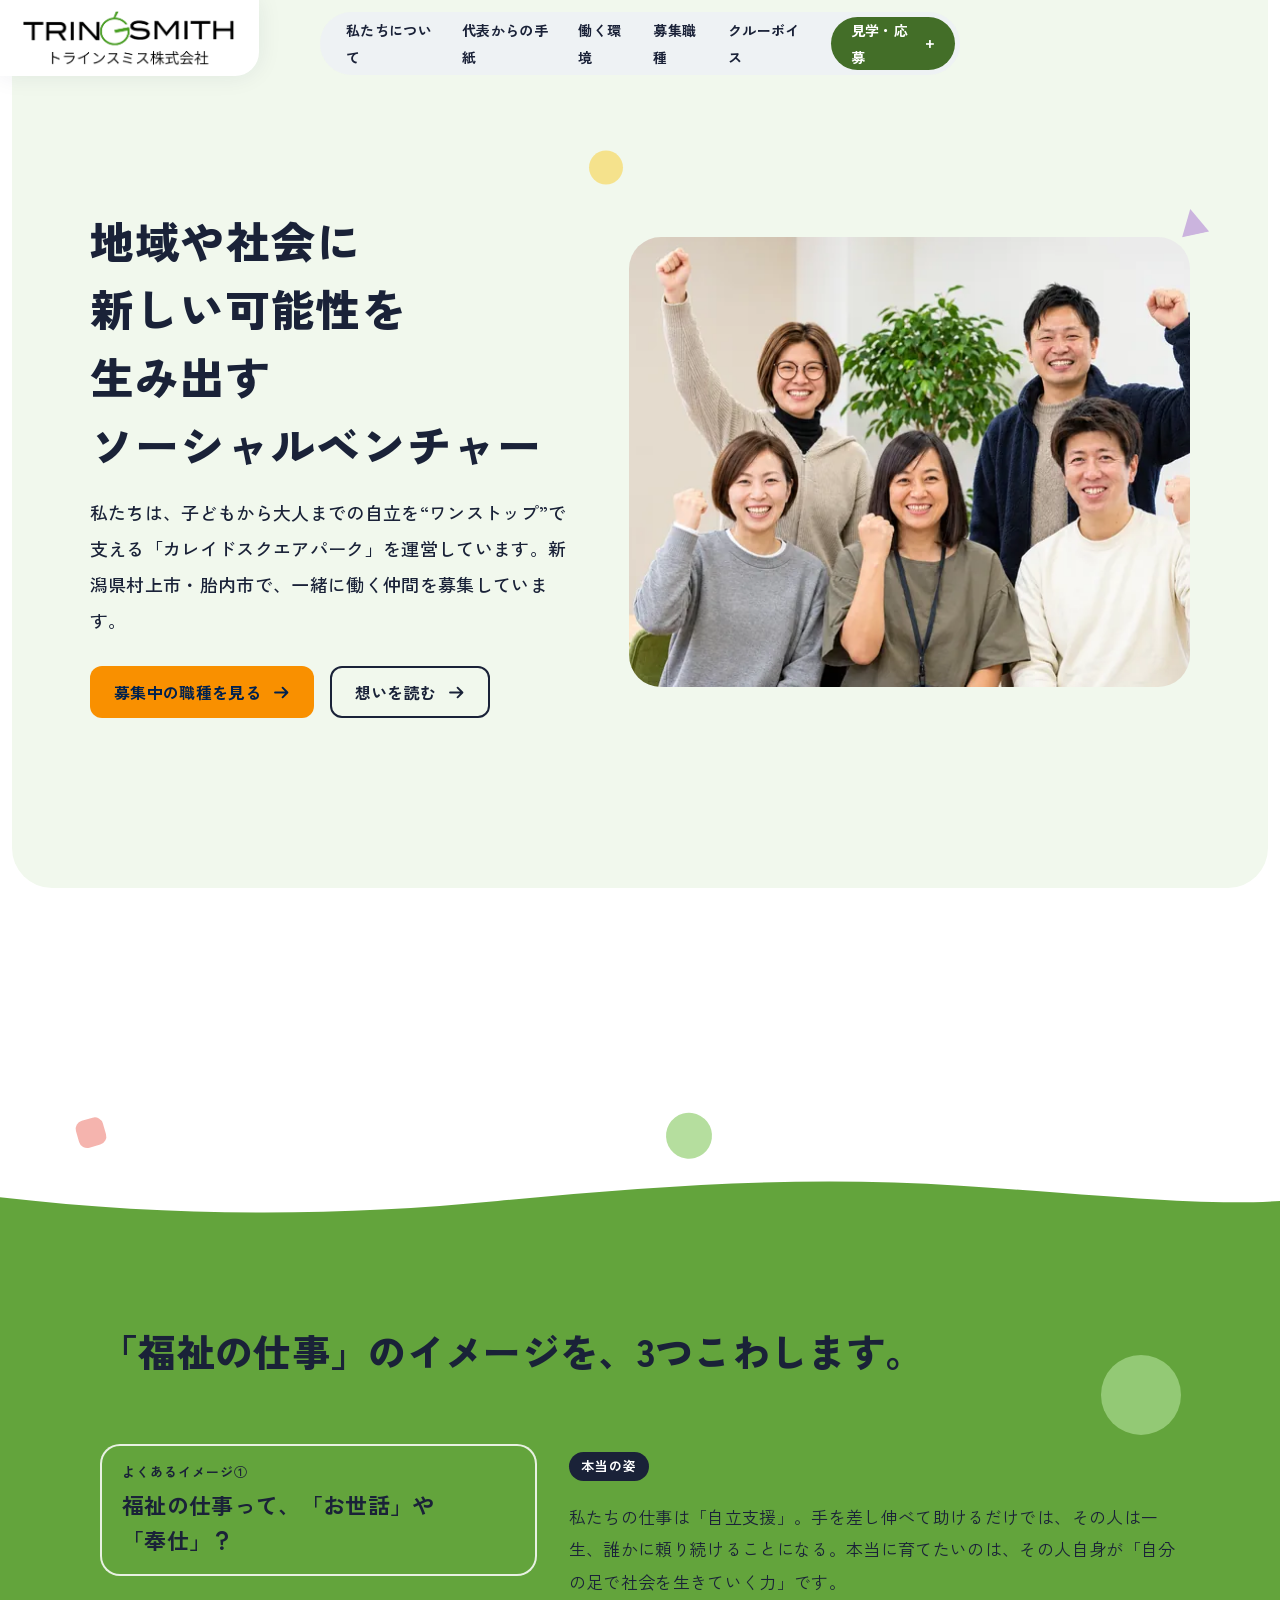
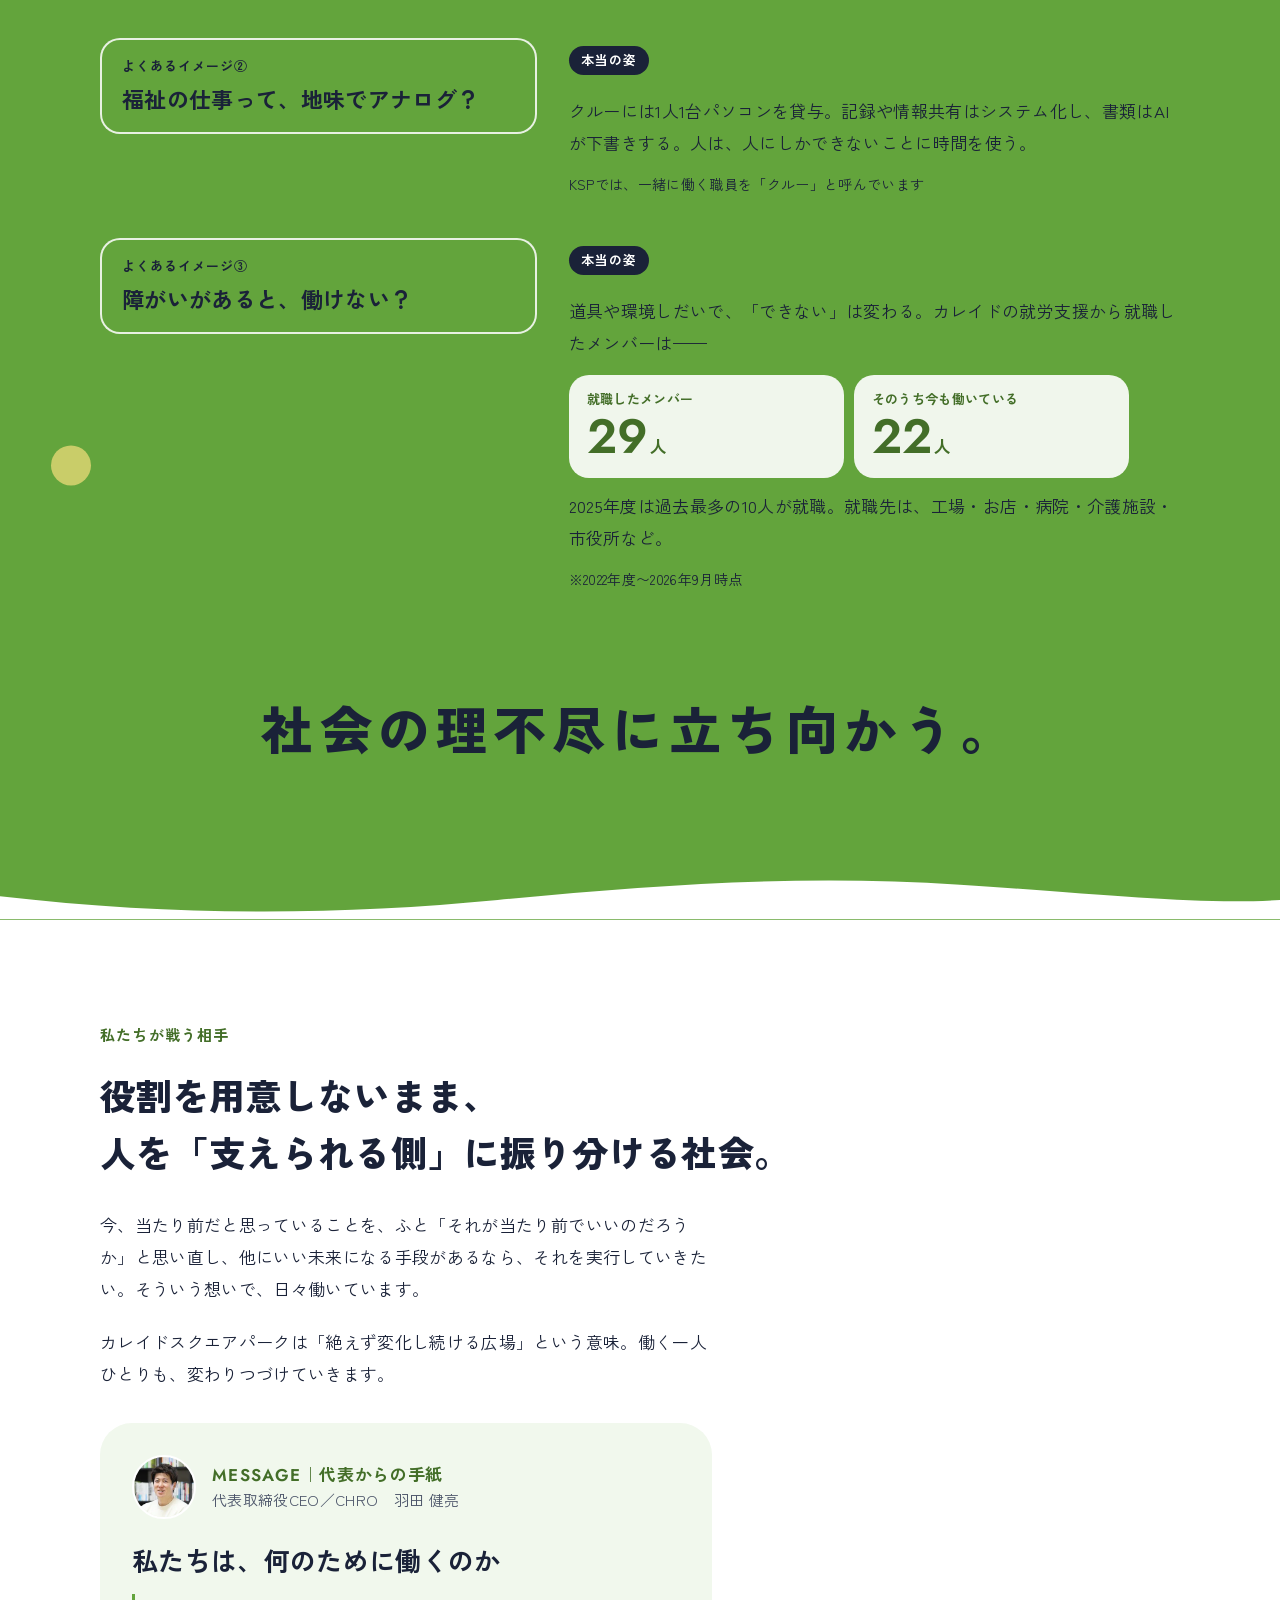
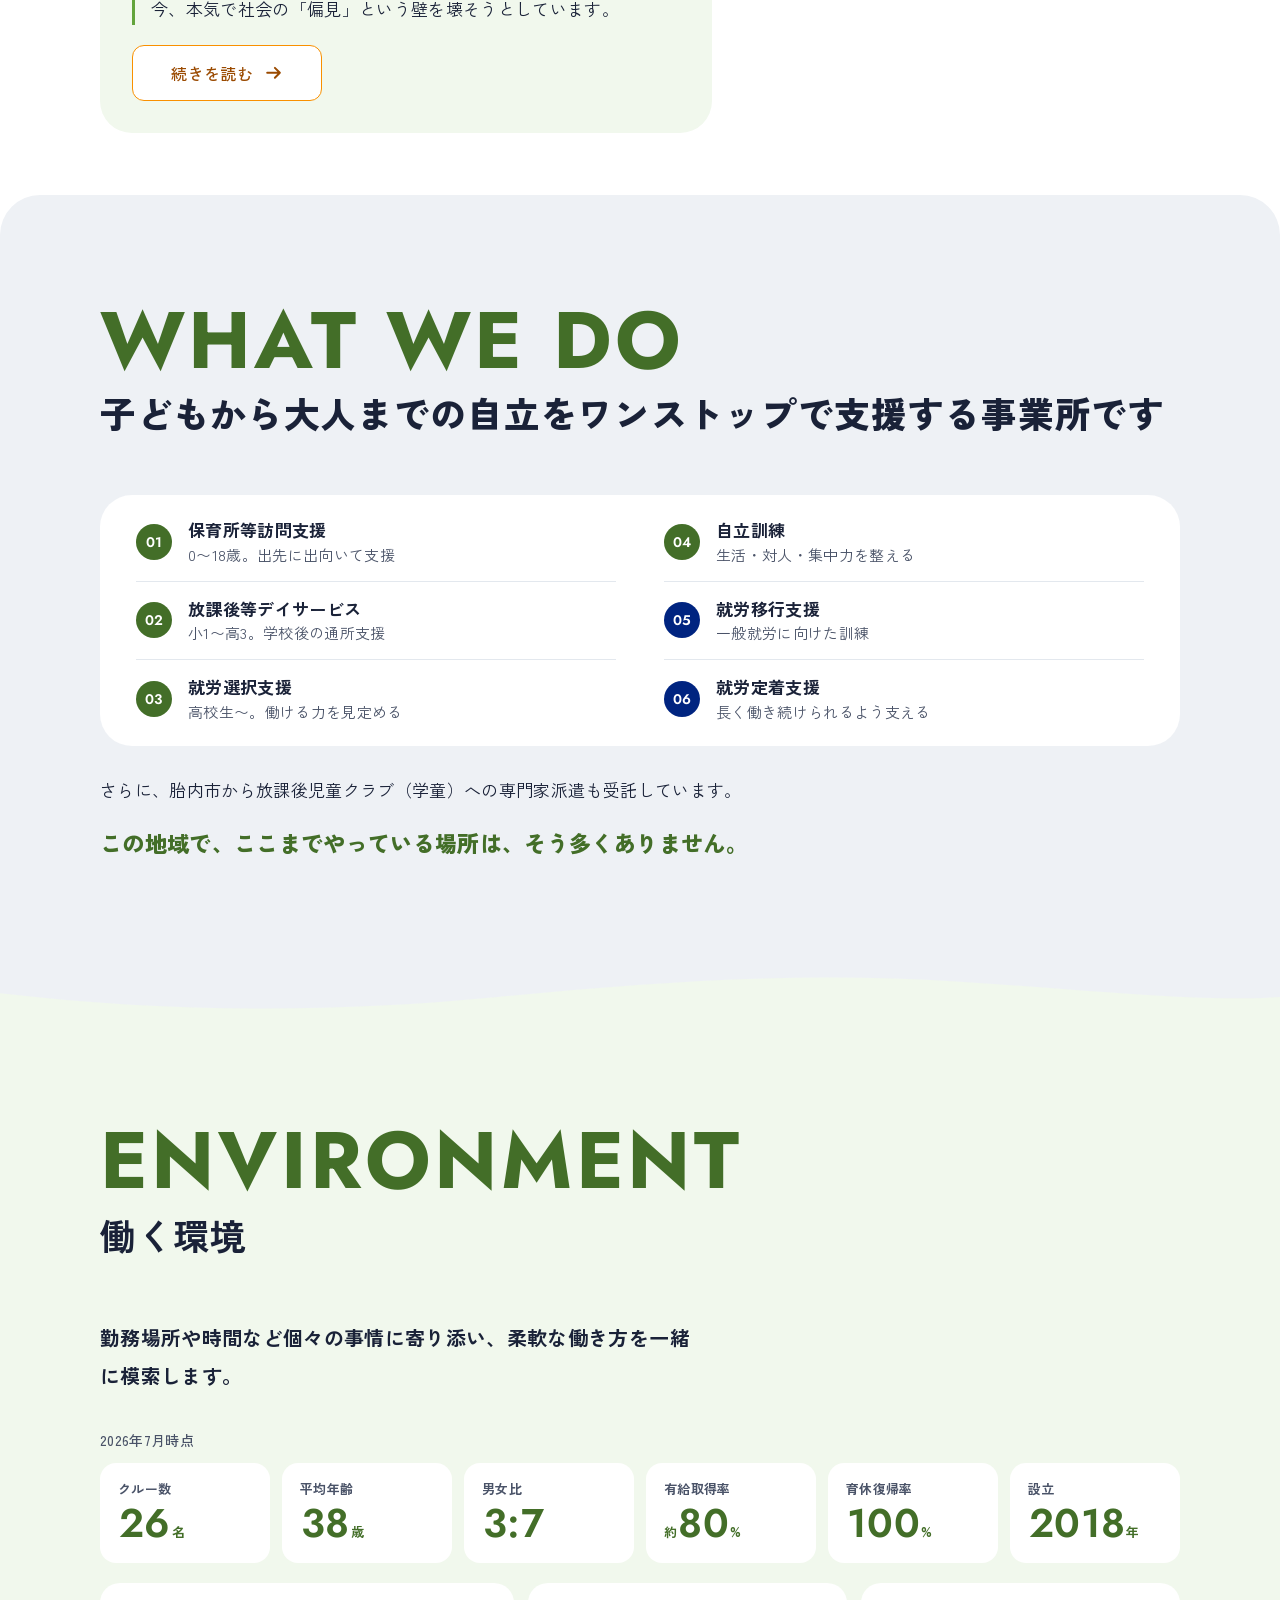
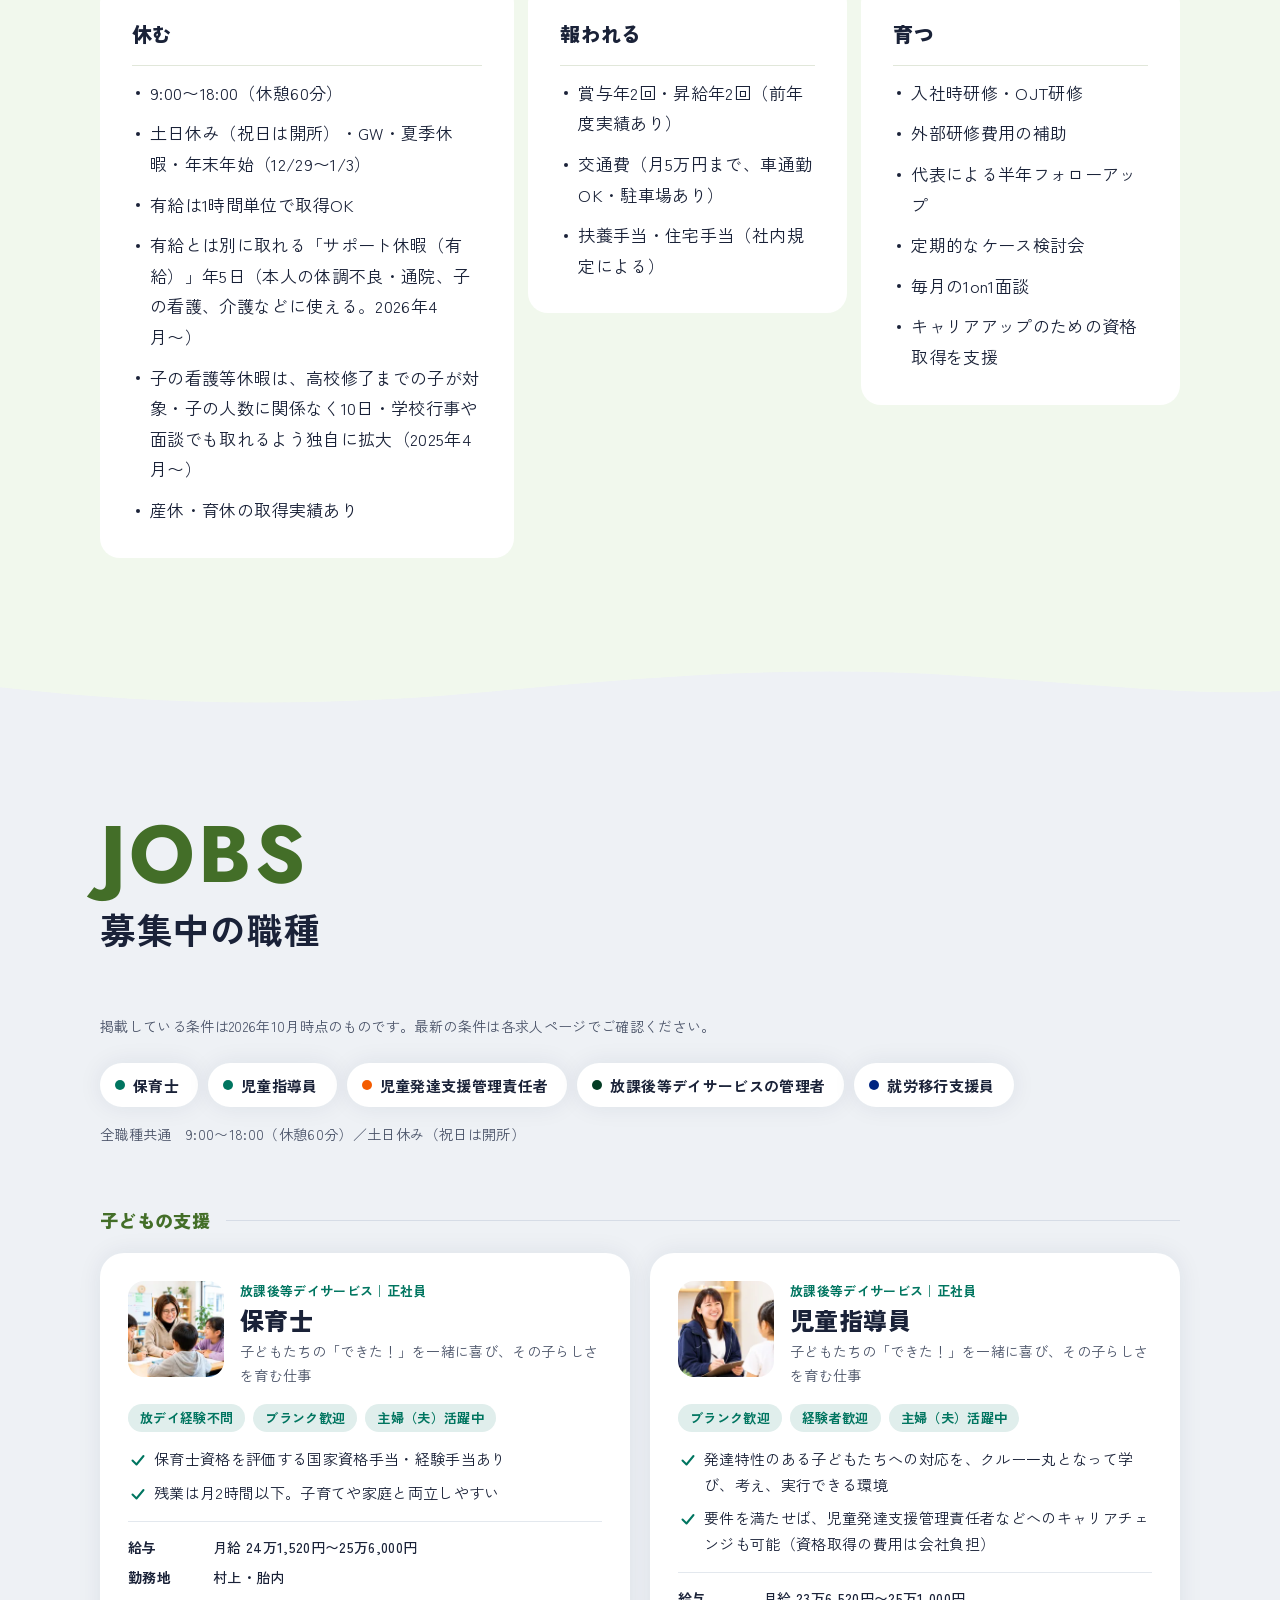
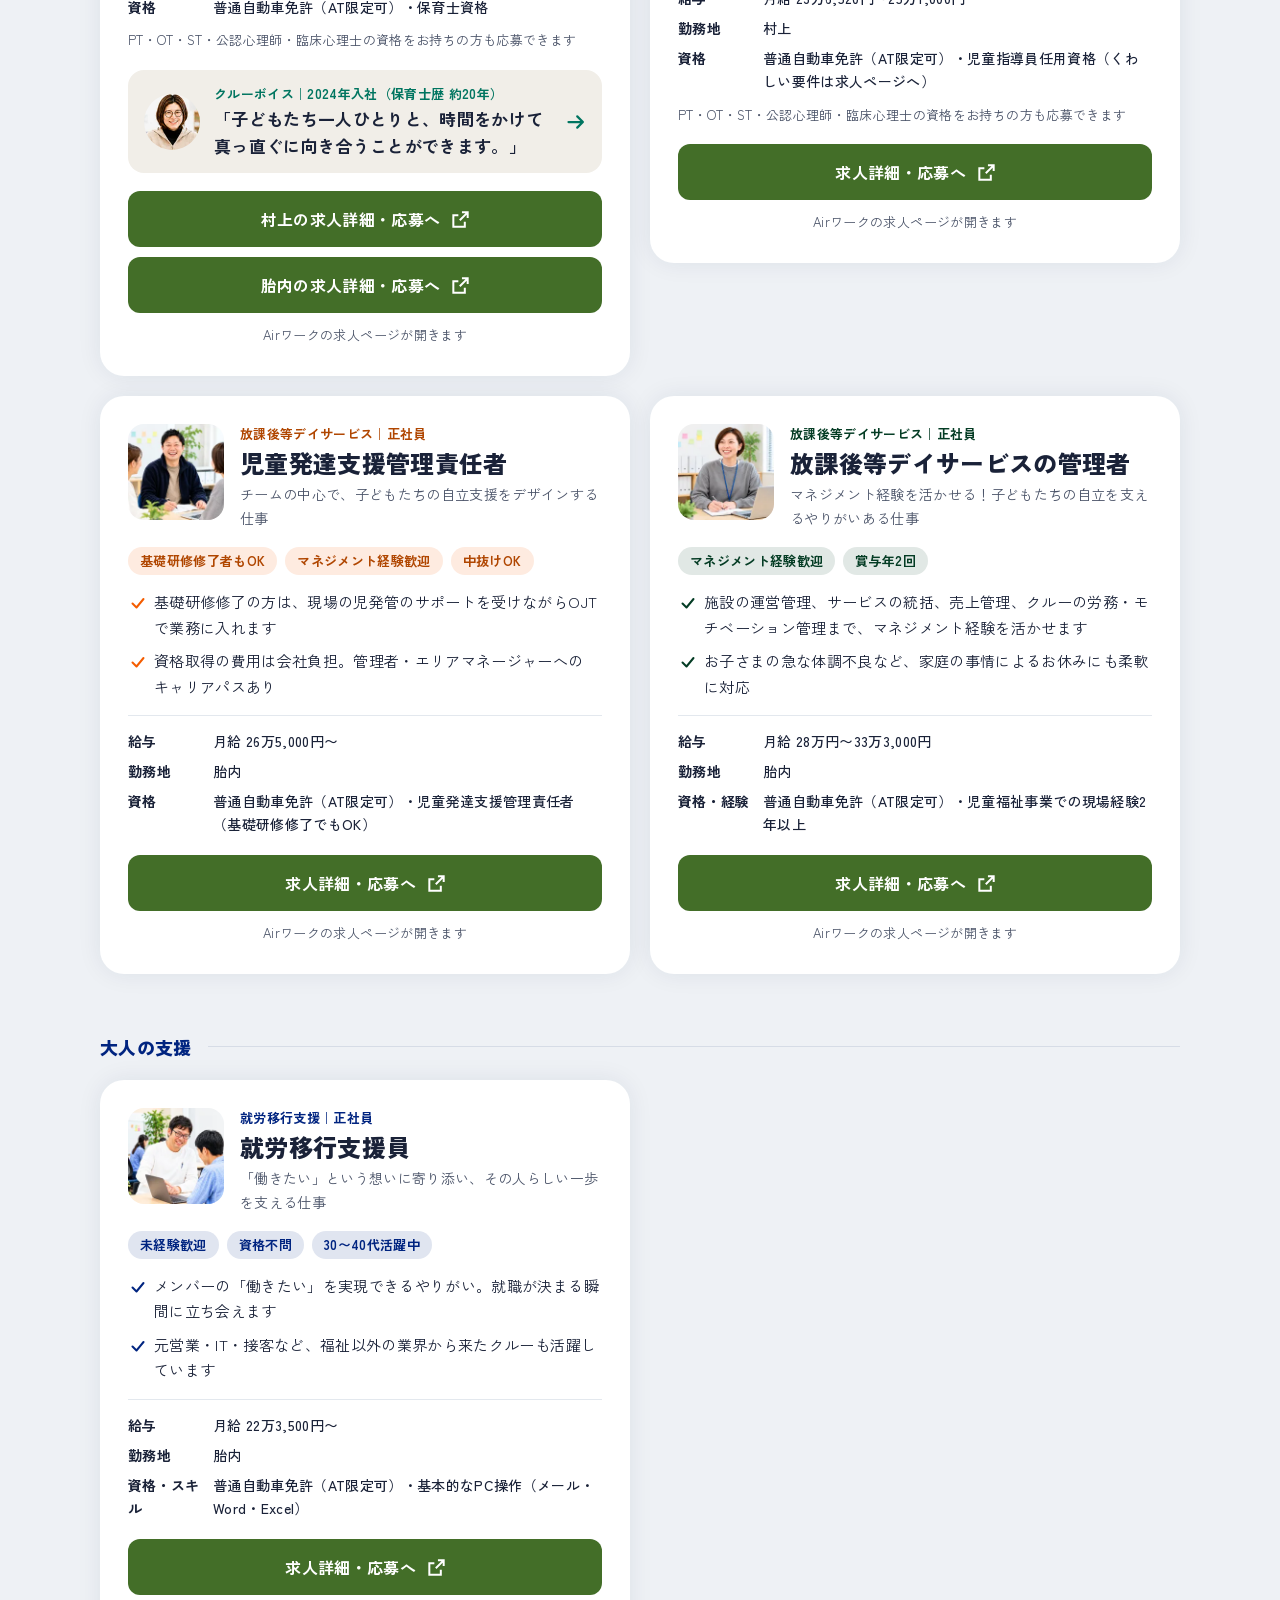
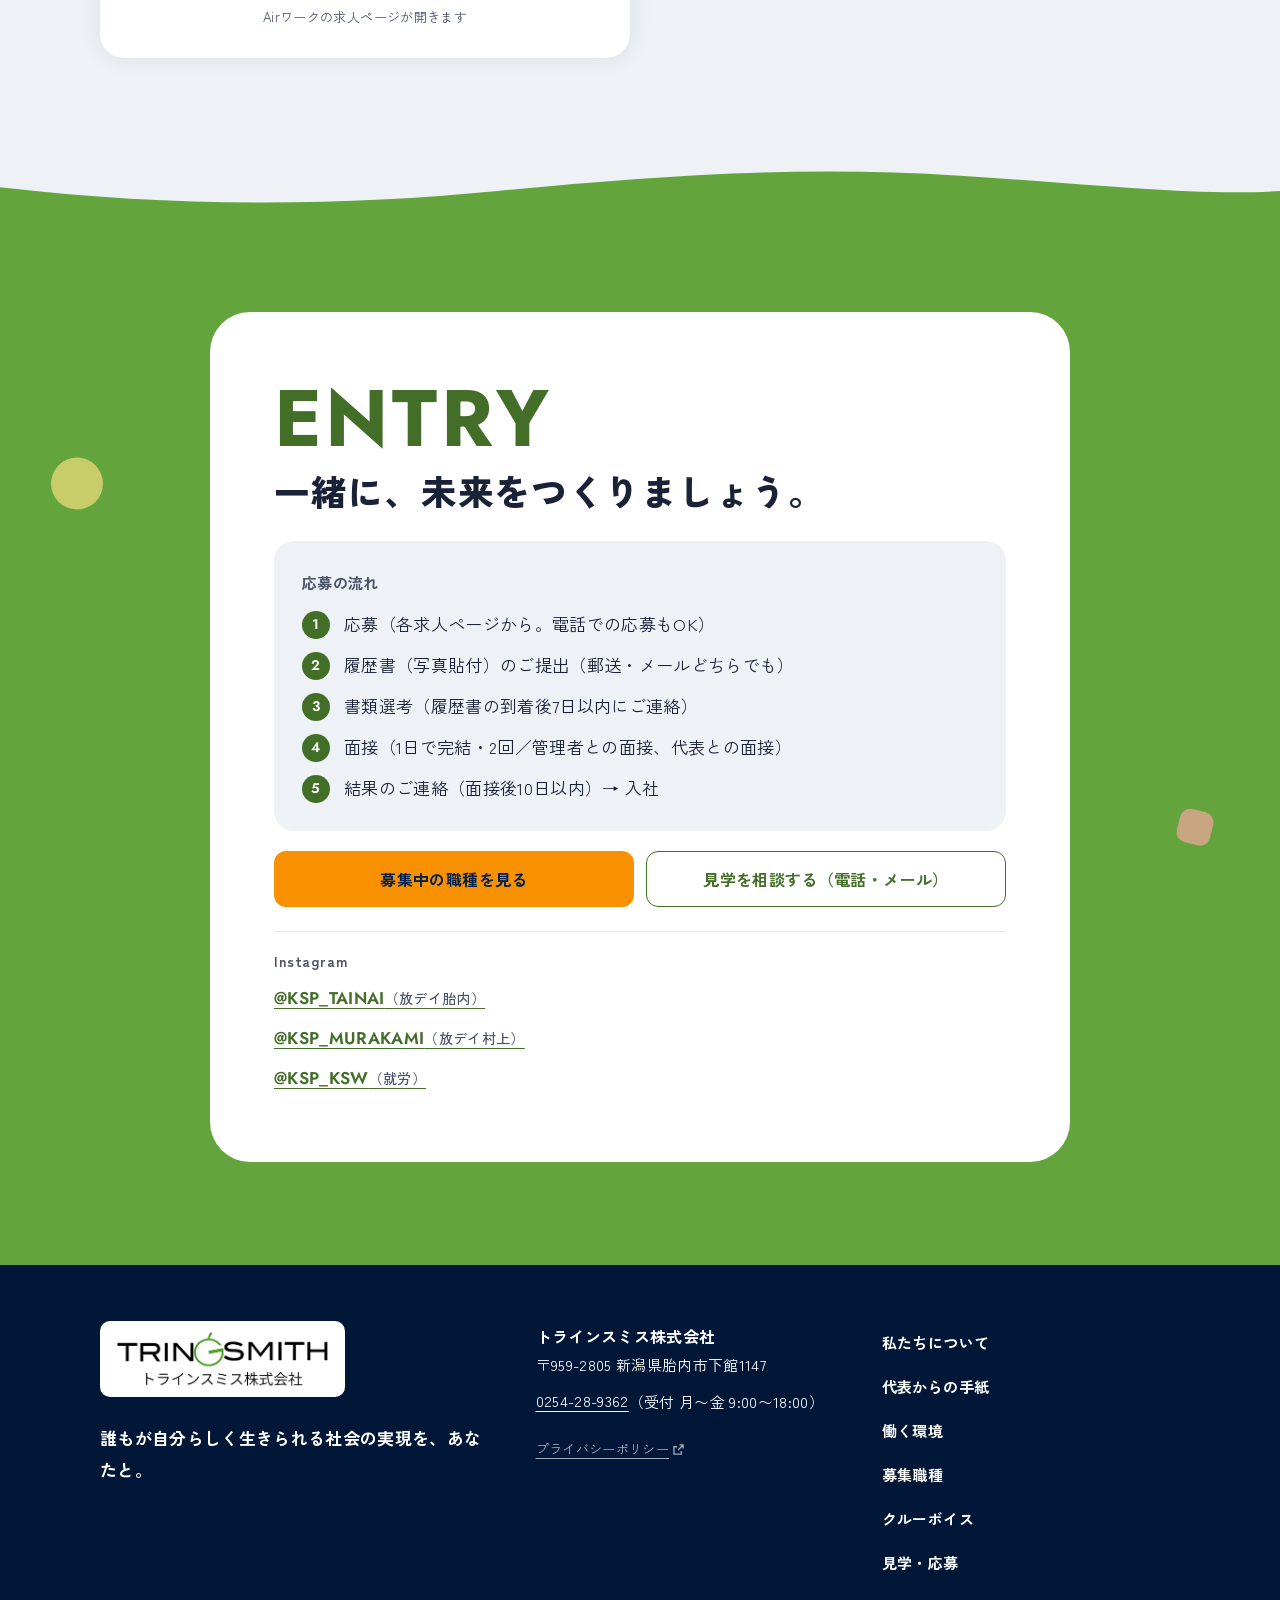
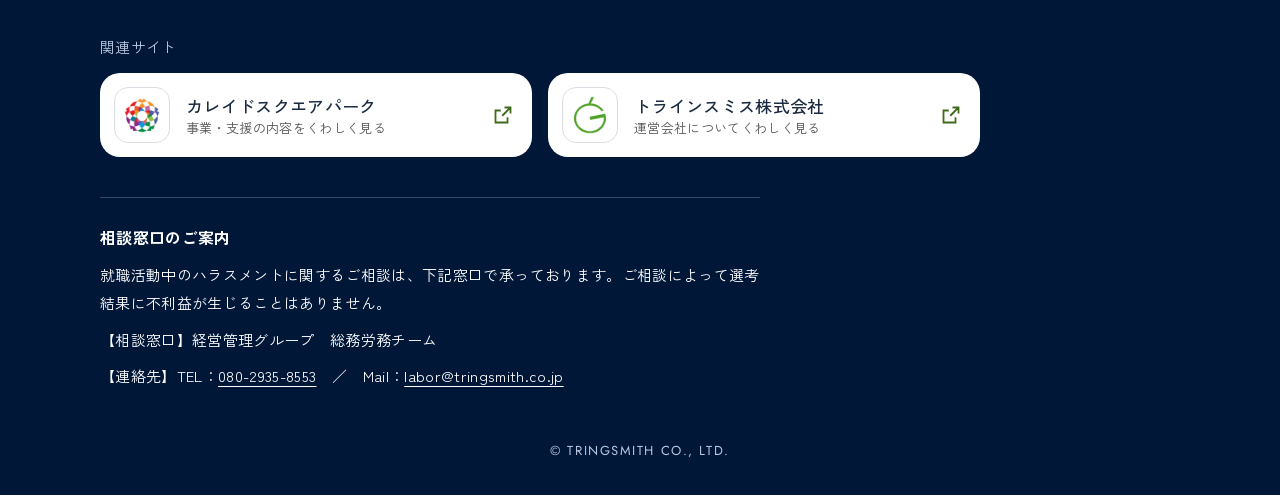
==== index.html @ 2d886155 "オープニングを第3版に作り直し（キラキラが集まって、ロゴが現れる） - 背景をサイトの淡い緑に、光の粒を濃いめの色に。粒は画面の中央に集まり、ふんわり光った中からロゴが現れて、ふわっとヒーローに切り替" ====
<!DOCTYPE html>
<html lang="ja">
<head>
<meta charset="UTF-8">
<meta name="viewport" content="width=device-width, initial-scale=1">
<title>採用情報｜カレイドスクエアパーク（新潟県村上市・胎内市）｜トラインスミス株式会社</title>
<meta name="description" content="地域や社会に新しい可能性を生み出すソーシャルベンチャー。子どもから大人までの自立を“ワンストップ”で支えるカレイドスクエアパークで、保育士・児童指導員・児童発達支援管理責任者・管理者・就労移行支援員を募集しています（新潟県村上市・胎内市）。">
<link rel="canonical" href="https://kaleido-square-park.github.io/ksp-recruit/">
<meta name="theme-color" content="#436E28">
<meta property="og:type" content="website">
<meta property="og:site_name" content="トラインスミス株式会社 採用情報">
<meta property="og:title" content="地域や社会に新しい可能性を生み出すソーシャルベンチャー｜トラインスミス株式会社 採用情報">
<meta property="og:description" content="子どもから大人までの自立を“ワンストップ”で支える「カレイドスクエアパーク」を運営しています。新潟県村上市・胎内市で、一緒に働く仲間を募集しています。">
<meta property="og:url" content="https://kaleido-square-park.github.io/ksp-recruit/">
<meta property="og:image" content="https://kaleido-square-park.github.io/ksp-recruit/assets/img/ogp.jpg">
<meta property="og:locale" content="ja_JP">
<meta name="twitter:card" content="summary_large_image">
<link rel="icon" href="favicon.ico" sizes="any">
<link rel="icon" href="assets/img/favicon-32.png" type="image/png" sizes="32x32">
<link rel="apple-touch-icon" href="assets/img/favicon-180.png">
<link rel="preconnect" href="https://fonts.googleapis.com">
<link rel="preconnect" href="https://fonts.gstatic.com" crossorigin>
<link rel="stylesheet" href="https://fonts.googleapis.com/css2?family=Jost:wght@400;500;600;700&family=Zen+Kaku+Gothic+New:wght@400;500;700;900&display=swap">
<link rel="stylesheet" href="assets/css/style.css">
<link rel="stylesheet" href="assets/css/theme.css">
<script>document.documentElement.classList.add('js');
// 動きを減らす設定でなければ、最初の描画の前に motion-ok を付ける（ちらつき防止）
if (!window.matchMedia('(prefers-reduced-motion: reduce)').matches) {
  document.documentElement.classList.add('motion-ok');
  // オープニングは、このタブで初めて開いたときだけ（#付きのURLで来たとき・sessionStorageが使えないときは出さない）
  try {
    if (!location.hash && !sessionStorage.getItem('ksp-opening')) {
      sessionStorage.setItem('ksp-opening', '1');
      document.documentElement.classList.add('opening');
      // オープニングで出すロゴは、ここで読み込みと展開を始めておく（間に合わないと、ページの読み込み中は描かれないため）
      var opLogo = window.opLogo = new Image();
      opLogo.src = 'assets/img/logo/tringsmith-logo.png';
      if (opLogo.decode) opLogo.decode().catch(function () {});
    }
  } catch (e) {}
}</script>
<script src="assets/js/main.js" defer></script>
<script src="assets/js/top.js" defer></script>
<script src="assets/js/wall.js" defer></script>
<script src="assets/js/tour.js" defer></script>
</head>
<body class="page-top theme-green">
<div class="op-cover" aria-hidden="true"></div>

<a class="skip-link" href="#main">本文へスキップ</a>

<!-- ===== ヘッダー（スマホはロゴとメニューだけ） ===== -->
<header class="site-header">
  <div class="site-header__inner">
    <a class="site-logo" href="./">
      <!-- PC：ロゴ全体／スマホ：小さいと「トラインスミス株式会社」が読めないので英字だけの版 -->
      <picture>
        <source media="(min-width: 900px)" srcset="assets/img/logo/tringsmith-logo.png" width="903" height="237">
        <img src="assets/img/logo/tringsmith-logo-en.png" width="903" height="154" alt="トラインスミス株式会社">
      </picture>
    </a>
    <button class="nav-toggle" type="button" aria-expanded="false" aria-controls="site-nav">
      <span class="nav-toggle__bar" aria-hidden="true"></span>
      <span class="nav-toggle__label">メニュー</span>
    </button>
    <nav class="site-nav" id="site-nav" aria-label="サイト内">
      <div class="site-nav__panel">
        <ul class="site-nav__list">
          <li><a href="#wall">私たちについて</a></li>
          <li><a href="message.html">代表からの手紙</a></li>
          <li><a href="#environment">働く環境</a></li>
          <li><a href="#jobs">募集職種</a></li>
          <li><a href="voice/yasuda.html">クルーボイス</a></li>
          <li><a class="site-nav__cta" href="#entry">見学・応募</a></li>
        </ul>
        <ul class="site-nav__sub">
          <li><a href="./">TOPへ戻る</a></li>
          <li><a href="https://ksp.work/" target="_blank" rel="noopener">カレイドスクエアパーク<svg class="ico-ext" viewBox="0 0 12 12" aria-hidden="true" focusable="false"><path d="M7 1h4v4M11 1 5.5 6.5M9 7.5V11H1V3h3.5" fill="none" stroke="currentColor" stroke-width="1.4"/></svg></a></li>
          <li><a href="https://www.tringsmith.co.jp/j/privacy" target="_blank" rel="noopener">プライバシーポリシー<svg class="ico-ext" viewBox="0 0 12 12" aria-hidden="true" focusable="false"><path d="M7 1h4v4M11 1 5.5 6.5M9 7.5V11H1V3h3.5" fill="none" stroke="currentColor" stroke-width="1.4"/></svg></a></li>
        </ul>
      </div>
    </nav>
  </div>
</header>

<main id="main">

<!-- ===== ① ヒーロー ===== -->
<!-- 丸い大きな面。PCでは面だけが先に流れ、写真と見出しは少し留まる。写真は1枚の固定 -->
<section class="hero-jr" id="top" aria-labelledby="hero-title">
  <div class="hero-jr__panel" aria-hidden="true"></div>
  <div class="floaties" aria-hidden="true">
    <span class="fl fl--half c-yellow" data-depth=".10" style="--x:46%;--y:14%;--size:34px;--dur:6s"><i></i></span>
    <span class="fl fl--square c-red" data-depth=".18" style="--x:6%;--y:70%;--size:28px;--dur:8s"><i></i></span>
    <span class="fl fl--circle c-green" data-depth=".12" style="--x:52%;--y:78%;--size:46px;--dur:7s"><i></i></span>
    <span class="fl fl--tri c-purple" data-depth=".2" style="--x:92%;--y:20%;--size:30px;--dur:9s"><i></i></span>
  </div>
  <div class="hero-jr__stage">
    <div class="hero-jr__media">
      <div class="hero-jr__photo"><img src="assets/img/photos/hero-1672.webp" srcset="assets/img/photos/hero-800.webp 800w, assets/img/photos/hero-1672.webp 1672w" sizes="(min-width: 900px) 50vw, 100vw" width="1672" height="933" alt="笑顔で拳を上げる5人の集合写真" fetchpriority="high"></div>
    </div>
    <div class="hero-jr__body">
      <h1 class="hero-jr__title" id="hero-title"><span class="nb">地域や社会に</span><span class="nb">新しい可能性を生み出す</span><span class="nb">ソーシャルベンチャー</span></h1>
      <p class="hero-jr__lead">私たちは、子どもから大人までの自立を“ワンストップ”で支える「カレイドスクエアパーク」を運営しています。新潟県村上市・胎内市で、一緒に働く仲間を募集しています。</p>
      <div class="btn-row">
        <a class="btn btn--accent" href="#jobs">募集中の職種を見る</a>
        <a class="btn btn--ghost-light" href="message.html">想いを読む</a>
      </div>
    </div>
  </div>
</section>
<!-- 入口の動きは、ページ全体を読み終わるのを待たずに、ヒーローを読んだらすぐ始める -->
<script src="assets/js/opening.js"></script>

<div class="wave" aria-hidden="true" style="--from:#fff;--to:var(--jr-brand)"><svg viewBox="0 0 1440 80" preserveAspectRatio="none" focusable="false"><path d="M0,44 C200,76 380,74 560,50 C740,26 900,10 1080,26 C1250,42 1350,58 1440,50 L1440,80 L0,80 Z"/></svg></div>

<!-- ===== ② 「福祉の仕事」のイメージを、3つこわす ===== -->
<section class="sec sec--green wall" id="wall" aria-labelledby="wall-title">
  <div class="floaties" aria-hidden="true">
    <span class="fl fl--circle c-green" data-depth=".15" style="--x:86%;--y:6%;--size:80px"><i></i></span>
    <span class="fl fl--half c-yellow" data-depth=".25" style="--x:4%;--y:40%;--size:40px"><i></i></span>
  </div>
  <div class="wrap">
    <h2 class="wall__title" id="wall-title">「福祉の仕事」のイメージを、3つこわします。</h2>
    <ol class="wall__list">
      <li class="wall__item">
        <p class="wall__myth"><span class="wall__tag">よくあるイメージ①</span>福祉の仕事って、「お世話」や「奉仕」？</p>
        <div class="wall__truth">
          <p class="wall__tag wall__tag--truth">本当の姿</p>
          <p>私たちの仕事は「自立支援」。手を差し伸べて助けるだけでは、その人は一生、誰かに頼り続けることになる。本当に育てたいのは、その人自身が「自分の足で社会を生きていく力」です。</p>
        </div>
      </li>
      <li class="wall__item">
        <p class="wall__myth"><span class="wall__tag">よくあるイメージ②</span>福祉の仕事って、地味でアナログ？</p>
        <div class="wall__truth">
          <p class="wall__tag wall__tag--truth">本当の姿</p>
          <p>クルーには1人1台パソコンを貸与。記録や情報共有はシステム化し、書類はAIが下書きする。人は、人にしかできないことに時間を使う。</p>
          <p class="wall__note wall__crew">KSPでは、一緒に働く職員を「クルー」と呼んでいます</p>
        </div>
      </li>
      <li class="wall__item">
        <p class="wall__myth"><span class="wall__tag">よくあるイメージ③</span>障がいがあると、働けない？</p>
        <div class="wall__truth">
          <p class="wall__tag wall__tag--truth">本当の姿</p>
          <p>道具や環境しだいで、「できない」は変わる。カレイドの就労支援から就職したメンバーは——</p>
          <dl class="wall__stats">
            <div class="wall__stat"><dt>就職したメンバー</dt><dd><span class="wall__num">29</span>人</dd></div>
            <div class="wall__stat"><dt>そのうち今も働いている</dt><dd><span class="wall__num">22</span>人</dd></div>
          </dl>
          <p>2025年度は過去最多の10人が就職。就職先は、工場・お店・病院・介護施設・市役所など。</p>
          <p class="wall__note">※2022年度〜2026年9月時点</p>
        </div>
      </li>
    </ol>
    <p class="wall__finale">社会の理不尽に立ち向かう。</p>
  </div>
</section>

<div class="wave" aria-hidden="true" style="--from:var(--jr-brand);--to:#fff"><svg viewBox="0 0 1440 80" preserveAspectRatio="none" focusable="false"><path d="M0,44 C200,76 380,74 560,50 C740,26 900,10 1080,26 C1250,42 1350,58 1440,50 L1440,80 L0,80 Z"/></svg></div>

<!-- ===== ③ 想い（私たちが戦う相手） ===== -->
<section class="sec sec--white about" id="about" aria-labelledby="about-title">
  <div class="wrap">
    <h2 class="about__label" id="about-title">私たちが戦う相手</h2>
    <p class="about__statement"><span class="nb">役割を用意しないまま、</span><span class="nb">人を「支えられる側」に</span><span class="nb">振り分ける社会。</span></p>
    <div class="prose about__body">
      <p>今、当たり前だと思っていることを、ふと「それが当たり前でいいのだろうか」と思い直し、他にいい未来になる手段があるなら、それを実行していきたい。そういう想いで、日々働いています。</p>
      <p>カレイドスクエアパークは「絶えず変化し続ける広場」という意味。働く一人ひとりも、変わりつづけていきます。</p>
    </div>
    <div class="lcard">
      <div class="lcard__head">
        <div class="lcard__photo"><img src="assets/img/photos/ceo-200.webp" srcset="assets/img/photos/ceo-200.webp 200w, assets/img/photos/ceo-400.webp 400w" sizes="64px" width="200" height="200" alt="羽田 健亮の写真" loading="lazy"></div>
        <div>
          <p class="lcard__label"><span lang="en">MESSAGE</span>｜代表からの手紙</p>
          <p class="lcard__name"><span class="nb">代表取締役CEO／CHRO　</span><span class="nb">羽田 健亮</span></p>
        </div>
      </div>
      <h3 class="lcard__title"><span class="nb">私たちは、</span><span class="nb">何のために働くのか</span></h3>
      <p class="lcard__excerpt">今、本気で社会の「偏見」という壁を壊そうとしています。</p>
      <a class="btn btn--letter btn--block btn--plain" href="message.html">続きを読む<svg class="ico" viewBox="0 0 16 16" aria-hidden="true" focusable="false"><path d="M2 8h11M9 3.5 13.5 8 9 12.5" fill="none" stroke="currentColor" stroke-width="1.8" stroke-linecap="round" stroke-linejoin="round"/></svg></a>
    </div>
  </div>
</section>

<!-- ===== ④ 事業紹介（WHAT WE DO） ===== -->
<section class="sec sec--gray sec--round-top work" id="work" aria-labelledby="work-title">
  <div class="wrap">
    <p class="eyebrow" lang="en" aria-hidden="true">WHAT WE DO</p>
    <h2 class="sec-title" id="work-title"><span class="nb">子どもから大人までの自立を</span><span class="nb">ワンストップで支援する事業所です</span></h2>
    <div class="work__card">
      <ol class="work__list" aria-label="0歳から働くまでの6つの事業">
        <li><span class="work__num" aria-hidden="true">01</span><span class="work__name">保育所等訪問支援</span><span class="work__desc">0〜18歳。出先に出向いて支援</span></li>
        <li><span class="work__num" aria-hidden="true">02</span><span class="work__name">放課後等デイサービス</span><span class="work__desc">小1〜高3。学校後の通所支援</span></li>
        <li><span class="work__num" aria-hidden="true">03</span><span class="work__name">就労選択支援</span><span class="work__desc">高校生〜。働ける力を見定める</span></li>
        <li><span class="work__num" aria-hidden="true">04</span><span class="work__name">自立訓練</span><span class="work__desc">生活・対人・集中力を整える</span></li>
        <li class="is-adult"><span class="work__num" aria-hidden="true">05</span><span class="work__name">就労移行支援</span><span class="work__desc">一般就労に向けた訓練</span></li>
        <li class="is-adult"><span class="work__num" aria-hidden="true">06</span><span class="work__name">就労定着支援</span><span class="work__desc">長く働き続けられるよう支える</span></li>
      </ol>
    </div>
    <p class="work__note">さらに、胎内市から放課後児童クラブ（学童）への専門家派遣も受託しています。</p>
    <p class="work__close">この地域で、ここまでやっている場所は、そう多くありません。</p>
  </div>
</section>

<div class="wave" aria-hidden="true" style="--from:var(--jr-gray);--to:var(--jr-green-pale)"><svg viewBox="0 0 1440 80" preserveAspectRatio="none" focusable="false"><path d="M0,44 C200,76 380,74 560,50 C740,26 900,10 1080,26 C1250,42 1350,58 1440,50 L1440,80 L0,80 Z"/></svg></div>

<!-- ===== ⑤ 働く環境（ENVIRONMENT。数字を含む） ===== -->
<section class="sec sec--pale env" id="environment" aria-labelledby="env-title">
  <div class="wrap">
    <p class="eyebrow" lang="en" aria-hidden="true">ENVIRONMENT</p>
    <h2 class="sec-title sec-title--sub" id="env-title">働く環境</h2>
    <p class="env__lead">勤務場所や時間など個々の事情に寄り添い、柔軟な働き方を一緒に模索します。</p>

    <h3 class="env__when">2026年7月時点</h3>
    <dl class="env__stats">
      <div class="env__stat"><dt>クルー数</dt><dd><span class="env__num">26</span>名</dd></div>
      <div class="env__stat"><dt>平均年齢</dt><dd><span class="env__num">38</span>歳</dd></div>
      <div class="env__stat"><dt>男女比</dt><dd><span class="env__num">3:7</span></dd></div>
      <div class="env__stat"><dt>有給取得率</dt><dd>約<span class="env__num">80</span>%</dd></div>
      <div class="env__stat"><dt>育休復帰率</dt><dd><span class="env__num">100</span>%</dd></div>
      <div class="env__stat"><dt>設立</dt><dd><span class="env__num">2018</span>年</dd></div>
    </dl>

    <div class="env__grid">
      <section data-reveal class="env__group" aria-labelledby="env-rest">
        <h3 class="env__head" id="env-rest">休む</h3>
        <ul>
          <li>9:00〜18:00（休憩60分）</li>
          <li>土日休み（祝日は開所）・GW・夏季休暇・年末年始（12/29〜1/3）</li>
          <li>有給は1時間単位で取得OK</li>
          <li>有給とは別に取れる「サポート休暇（有給）」年5日（本人の体調不良・通院、子の看護、介護などに使える。2026年4月〜）</li>
          <li>子の看護等休暇は、高校修了までの子が対象・子の人数に関係なく10日・学校行事や面談でも取れるよう独自に拡大（2025年4月〜）</li>
          <li>産休・育休の取得実績あり</li>
        </ul>
      </section>
      <section data-reveal class="env__group" aria-labelledby="env-reward">
        <h3 class="env__head" id="env-reward">報われる</h3>
        <ul>
          <li>賞与年2回・昇給年2回（前年度実績あり）</li>
          <li>交通費（月5万円まで、車通勤OK・駐車場あり）</li>
          <li>扶養手当・住宅手当（社内規定による）</li>
        </ul>
      </section>
      <section data-reveal class="env__group" aria-labelledby="env-grow">
        <h3 class="env__head" id="env-grow">育つ</h3>
        <ul>
          <li>入社時研修・OJT研修</li>
          <li>外部研修費用の補助</li>
          <li>代表による半年フォローアップ</li>
          <li>定期的なケース検討会</li>
          <li>毎月の1on1面談</li>
          <li>キャリアアップのための資格取得を支援</li>
        </ul>
      </section>
    </div>
  </div>
</section>

<div class="wave" aria-hidden="true" style="--from:var(--jr-green-pale);--to:var(--jr-gray)"><svg viewBox="0 0 1440 80" preserveAspectRatio="none" focusable="false"><path d="M0,44 C200,76 380,74 560,50 C740,26 900,10 1080,26 C1250,42 1350,58 1440,50 L1440,80 L0,80 Z"/></svg></div>

<!-- ===== ⑥ 募集職種（JOBS） ===== -->
<section class="sec sec--gray jobs" id="jobs" aria-labelledby="jobs-title">
  <div class="wrap">
    <p class="eyebrow" lang="en" aria-hidden="true">JOBS</p>
    <h2 class="sec-title sec-title--sub" id="jobs-title">募集中の職種</h2>
    <p class="jobs__note">掲載している条件は2026年10月時点のものです。最新の条件は各求人ページでご確認ください。</p>

    <nav class="job-chips" aria-label="職種の目次">
      <ul>
        <li><a class="chip chip--green" href="#job-hoikushi">保育士</a></li>
        <li><a class="chip chip--green" href="#job-jidoshidoin">児童指導員</a></li>
        <li><a class="chip chip--orange" href="#job-jihatsukan">児童発達支援管理責任者</a></li>
        <li><a class="chip chip--deep" href="#job-kanrisha">放課後等デイサービスの管理者</a></li>
        <li><a class="chip chip--navy" href="#job-shuro">就労移行支援員</a></li>
      </ul>
    </nav>
    <p class="jobs__shared">全職種共通　9:00〜18:00（休憩60分）／土日休み（祝日は開所）</p>

    <h3 class="job-group job-group--child">子どもの支援</h3>
    <div class="jcards">

      <!-- ===== 求人：保育士 ===== -->
      <article data-reveal class="jcard jcard--green" id="job-hoikushi" aria-labelledby="job-hoikushi-title">
        <div class="jcard__head">
          <div class="jcard__photo"><img src="assets/img/photos/job-hoikushi-200.webp" srcset="assets/img/photos/job-hoikushi-200.webp 200w, assets/img/photos/job-hoikushi-400.webp 400w" sizes="96px" width="200" height="200" alt="子どもたちと机を囲む保育士の仕事の様子" loading="lazy"></div>
          <div>
            <p class="jcard__service">放課後等デイサービス｜正社員</p>
            <h4 class="jcard__title" id="job-hoikushi-title">保育士</h4>
            <p class="jcard__catch">子どもたちの「できた！」を一緒に喜び、その子らしさを育む仕事</p>
          </div>
        </div>
        <ul class="jcard__badges" aria-label="特徴"><li>放デイ経験不問</li><li>ブランク歓迎</li><li>主婦（夫）活躍中</li></ul>
        <ul class="jcard__points" aria-label="この仕事の魅力">
          <li>保育士資格を評価する国家資格手当・経験手当あり</li>
          <li>残業は月2時間以下。子育てや家庭と両立しやすい</li>
        </ul>
        <dl class="jcard__info">
          <div><dt>給与</dt><dd>月給 24万1,520円〜25万6,000円</dd></div>
          <div><dt>勤務地</dt><dd>村上・胎内</dd></div>
          <div><dt>資格</dt><dd>普通自動車免許（AT限定可）・保育士資格</dd></div>
        </dl>
        <p class="jcard__plus">PT・OT・ST・公認心理師・臨床心理士の資格をお持ちの方も応募できます</p>
        <a class="jcard__voice" href="voice/yasuda.html">
          <span class="jcard__voice-photo"><img src="assets/img/photos/yasuda-112.webp" width="112" height="112" alt="安田先生の顔写真" loading="lazy"></span>
          <span class="jcard__voice-text"><span class="jcard__voice-label">クルーボイス｜2024年入社（保育士歴 約20年）</span><span class="jcard__voice-quote">「子どもたち一人ひとりと、時間をかけて真っ直ぐに向き合うことができます。」</span></span>
          <svg class="ico" viewBox="0 0 16 16" aria-hidden="true" focusable="false"><path d="M2 8h11M9 3.5 13.5 8 9 12.5" fill="none" stroke="currentColor" stroke-width="1.8" stroke-linecap="round" stroke-linejoin="round"/></svg>
        </a>
        <div class="jcard__cta">
          <a class="btn btn--green btn--block btn--ext" href="https://arwrk.net/recruit/tringsmith/11693881/" target="_blank" rel="noopener">村上の求人詳細・応募へ</a>
          <a class="btn btn--green btn--block btn--ext" href="https://arwrk.net/recruit/tringsmith/12866211/" target="_blank" rel="noopener">胎内の求人詳細・応募へ</a>
          <p class="jcard__note">Airワークの求人ページが開きます</p>
        </div>
      </article>

      <!-- ===== 求人：児童指導員 ===== -->
      <article data-reveal class="jcard jcard--green" id="job-jidoshidoin" aria-labelledby="job-jidoshidoin-title">
        <div class="jcard__head">
          <div class="jcard__photo"><img src="assets/img/photos/job-jidoshidoin-200.webp" srcset="assets/img/photos/job-jidoshidoin-200.webp 200w, assets/img/photos/job-jidoshidoin-400.webp 400w" sizes="96px" width="200" height="200" alt="子どもと向き合う児童指導員の仕事の様子" loading="lazy"></div>
          <div>
            <p class="jcard__service">放課後等デイサービス｜正社員</p>
            <h4 class="jcard__title" id="job-jidoshidoin-title">児童指導員</h4>
            <p class="jcard__catch">子どもたちの「できた！」を一緒に喜び、その子らしさを育む仕事</p>
          </div>
        </div>
        <ul class="jcard__badges" aria-label="特徴"><li>ブランク歓迎</li><li>経験者歓迎</li><li>主婦（夫）活躍中</li></ul>
        <ul class="jcard__points" aria-label="この仕事の魅力">
          <li>発達特性のある子どもたちへの対応を、クルー一丸となって学び、考え、実行できる環境</li>
          <li>要件を満たせば、児童発達支援管理責任者などへのキャリアチェンジも可能（資格取得の費用は会社負担）</li>
        </ul>
        <dl class="jcard__info">
          <div><dt>給与</dt><dd>月給 23万6,520円〜25万1,000円</dd></div>
          <div><dt>勤務地</dt><dd>村上</dd></div>
          <div><dt>資格</dt><dd>普通自動車免許（AT限定可）・児童指導員任用資格（くわしい要件は求人ページへ）</dd></div>
        </dl>
        <p class="jcard__plus">PT・OT・ST・公認心理師・臨床心理士の資格をお持ちの方も応募できます</p>
        <div class="jcard__cta">
          <a class="btn btn--green btn--block btn--ext" href="https://arwrk.net/recruit/tringsmith/11886854/" target="_blank" rel="noopener">求人詳細・応募へ</a>
          <p class="jcard__note">Airワークの求人ページが開きます</p>
        </div>
      </article>

      <!-- ===== 求人：児童発達支援管理責任者 ===== -->
      <article data-reveal class="jcard jcard--orange" id="job-jihatsukan" aria-labelledby="job-jihatsukan-title">
        <div class="jcard__head">
          <div class="jcard__photo"><img src="assets/img/photos/job-jihatsukan-200.webp" srcset="assets/img/photos/job-jihatsukan-200.webp 200w, assets/img/photos/job-jihatsukan-400.webp 400w" sizes="96px" width="200" height="200" alt="面談をする児童発達支援管理責任者の仕事の様子" loading="lazy"></div>
          <div>
            <p class="jcard__service">放課後等デイサービス｜正社員</p>
            <h4 class="jcard__title" id="job-jihatsukan-title">児童発達支援管理責任者</h4>
            <p class="jcard__catch">チームの中心で、子どもたちの自立支援をデザインする仕事</p>
          </div>
        </div>
        <ul class="jcard__badges" aria-label="特徴"><li>基礎研修修了者もOK</li><li>マネジメント経験歓迎</li><li>中抜けOK</li></ul>
        <ul class="jcard__points" aria-label="この仕事の魅力">
          <li>基礎研修修了の方は、現場の児発管のサポートを受けながらOJTで業務に入れます</li>
          <li>資格取得の費用は会社負担。管理者・エリアマネージャーへのキャリアパスあり</li>
        </ul>
        <dl class="jcard__info">
          <div><dt>給与</dt><dd>月給 26万5,000円〜</dd></div>
          <div><dt>勤務地</dt><dd>胎内</dd></div>
          <div><dt>資格</dt><dd>普通自動車免許（AT限定可）・児童発達支援管理責任者（基礎研修修了でもOK）</dd></div>
        </dl>
        <div class="jcard__cta">
          <a class="btn btn--green btn--block btn--ext" href="https://arwrk.net/recruit/tringsmith/7631910/" target="_blank" rel="noopener">求人詳細・応募へ</a>
          <p class="jcard__note">Airワークの求人ページが開きます</p>
        </div>
      </article>

      <!-- ===== 求人：放課後等デイサービスの管理者 ===== -->
      <article data-reveal class="jcard jcard--deep" id="job-kanrisha" aria-labelledby="job-kanrisha-title">
        <div class="jcard__head">
          <div class="jcard__photo"><img src="assets/img/photos/job-kanrisha-200.webp" srcset="assets/img/photos/job-kanrisha-200.webp 200w, assets/img/photos/job-kanrisha-400.webp 400w" sizes="96px" width="200" height="200" alt="パソコンと手帳を前にした管理者の仕事の様子" loading="lazy"></div>
          <div>
            <p class="jcard__service">放課後等デイサービス｜正社員</p>
            <h4 class="jcard__title" id="job-kanrisha-title">放課後等デイサービスの管理者</h4>
            <p class="jcard__catch">マネジメント経験を活かせる！子どもたちの自立を支えるやりがいある仕事</p>
          </div>
        </div>
        <ul class="jcard__badges" aria-label="特徴"><li>マネジメント経験歓迎</li><li>賞与年2回</li></ul>
        <ul class="jcard__points" aria-label="この仕事の魅力">
          <li>施設の運営管理、サービスの統括、売上管理、クルーの労務・モチベーション管理まで、マネジメント経験を活かせます</li>
          <li>お子さまの急な体調不良など、家庭の事情によるお休みにも柔軟に対応</li>
        </ul>
        <dl class="jcard__info">
          <div><dt>給与</dt><dd>月給 28万円〜33万3,000円</dd></div>
          <div><dt>勤務地</dt><dd>胎内</dd></div>
          <div><dt>資格・経験</dt><dd>普通自動車免許（AT限定可）・児童福祉事業での現場経験2年以上</dd></div>
        </dl>
        <div class="jcard__cta">
          <a class="btn btn--green btn--block btn--ext" href="https://arwrk.net/recruit/tringsmith/12048560/" target="_blank" rel="noopener">求人詳細・応募へ</a>
          <p class="jcard__note">Airワークの求人ページが開きます</p>
        </div>
      </article>
    </div>

    <h3 class="job-group job-group--adult">大人の支援</h3>
    <div class="jcards">

      <!-- ===== 求人：就労移行支援員 ===== -->
      <article data-reveal class="jcard jcard--navy" id="job-shuro" aria-labelledby="job-shuro-title">
        <div class="jcard__head">
          <div class="jcard__photo"><img src="assets/img/photos/job-shuro-200.webp" srcset="assets/img/photos/job-shuro-200.webp 200w, assets/img/photos/job-shuro-400.webp 400w" sizes="96px" width="200" height="200" alt="パソコンを見ながら話す就労移行支援員の仕事の様子" loading="lazy"></div>
          <div>
            <p class="jcard__service">就労移行支援｜正社員</p>
            <h4 class="jcard__title" id="job-shuro-title">就労移行支援員</h4>
            <p class="jcard__catch">「働きたい」という想いに寄り添い、その人らしい一歩を支える仕事</p>
          </div>
        </div>
        <ul class="jcard__badges" aria-label="特徴"><li>未経験歓迎</li><li>資格不問</li><li>30〜40代活躍中</li></ul>
        <ul class="jcard__points" aria-label="この仕事の魅力">
          <li>メンバーの「働きたい」を実現できるやりがい。就職が決まる瞬間に立ち会えます</li>
          <li>元営業・IT・接客など、福祉以外の業界から来たクルーも活躍しています</li>
        </ul>
        <dl class="jcard__info">
          <div><dt>給与</dt><dd>月給 22万3,500円〜</dd></div>
          <div><dt>勤務地</dt><dd>胎内</dd></div>
          <div><dt>資格・スキル</dt><dd>普通自動車免許（AT限定可）・基本的なPC操作（メール・Word・Excel）</dd></div>
        </dl>
        <div class="jcard__cta">
          <a class="btn btn--green btn--block btn--ext" href="https://arwrk.net/recruit/tringsmith/11744493/" target="_blank" rel="noopener">求人詳細・応募へ</a>
          <p class="jcard__note">Airワークの求人ページが開きます</p>
        </div>
      </article>
    </div>

  </div>
</section>

<div class="wave" aria-hidden="true" style="--from:var(--jr-gray);--to:var(--jr-brand)"><svg viewBox="0 0 1440 80" preserveAspectRatio="none" focusable="false"><path d="M0,44 C200,76 380,74 560,50 C740,26 900,10 1080,26 C1250,42 1350,58 1440,50 L1440,80 L0,80 Z"/></svg></div>

<!-- ===== ⑦ 見学・応募（ENTRY。応募の流れを含む） ===== -->
<section class="sec sec--green entry" id="entry" aria-labelledby="entry-title">
  <div class="floaties" aria-hidden="true">
    <span class="fl fl--circle c-yellow" data-depth=".2" style="--x:4%;--y:10%;--size:52px"><i></i></span>
    <span class="fl fl--square c-red" data-depth=".25" style="--x:92%;--y:40%;--size:34px"><i></i></span>
  </div>
  <div class="wrap">
  <div class="entry__card">
    <p class="eyebrow" lang="en" aria-hidden="true">ENTRY</p>
    <h2 class="sec-title entry__title" id="entry-title"><span class="nb">一緒に、未来を</span><span class="nb">つくりましょう。</span></h2>
    <div class="entry__flow">
      <h3 class="entry__flow-title">応募の流れ</h3>
      <ol>
        <li>応募（各求人ページから。電話での応募もOK）</li>
        <li>履歴書（写真貼付）のご提出（郵送・メールどちらでも）</li>
        <li>書類選考（履歴書の到着後7日以内にご連絡）</li>
        <li>面接（1日で完結・2回／管理者との面接、代表との面接）</li>
        <li>結果のご連絡（面接後10日以内）→ 入社</li>
      </ol>
    </div>
    <div class="entry__actions">
      <a class="btn btn--accent btn--block btn--plain" href="#jobs">募集中の職種を見る</a>
      <a class="btn btn--outline btn--block btn--plain" href="#tour" data-tour-open>見学を相談する（電話・メール）</a>
    </div>
    <div class="entry__insta">
      <h3 class="entry__head" lang="en">Instagram</h3>
      <ul>
        <li><a href="https://www.instagram.com/ksp_tainai/" target="_blank" rel="noopener">@KSP_TAINAI<span>（放デイ胎内）</span></a></li>
        <li><a href="https://www.instagram.com/ksp_murakami/" target="_blank" rel="noopener">@KSP_MURAKAMI<span>（放デイ村上）</span></a></li>
        <li><a href="https://www.instagram.com/ksp_ksw/" target="_blank" rel="noopener">@KSP_KSW<span>（就労）</span></a></li>
      </ul>
    </div>
  </div>
  </div>
</section>

<!-- ===== 見学パネル =====
  JSあり：「見学を相談する」で画面の下から開く（PCは画面の中央）。閉じる：×・背景・Esc。開いている間はパネルの中だけを操作できる。
  JSなし：ページ内のこの場所（#tour）に、電話番号とメールアドレスがそのまま表示される。 -->
<section class="tour" id="tour" aria-labelledby="tour-title" tabindex="-1">
  <div class="tour__sheet">
    <div class="tour__grip" aria-hidden="true"></div>
    <div class="tour__top">
      <h2 class="tour__title" id="tour-title">見学のご相談</h2>
      <button class="tour__close" type="button" aria-label="閉じる">
        <svg viewBox="0 0 24 24" aria-hidden="true" focusable="false"><path d="M6 6l12 12M18 6L6 18" fill="none" stroke="currentColor" stroke-width="2" stroke-linecap="round"/></svg>
      </button>
    </div>
    <p class="tour__lead">ご都合のよい方法でお気軽にどうぞ</p>
    <a class="tour__opt" href="tel:0254289362">
      <span class="tour__icon" aria-hidden="true"><svg viewBox="0 0 24 24" focusable="false"><path d="M6.6 3.5l2.6 3.2a1.4 1.4 0 0 1-.1 1.9L7.8 9.9a12 12 0 0 0 6.3 6.3l1.3-1.3a1.4 1.4 0 0 1 1.9-.1l3.2 2.6a1.4 1.4 0 0 1 .1 2l-1.5 1.6c-.9.9-2.2 1.2-3.4.8A19 19 0 0 1 3.2 7.3c-.4-1.2-.1-2.5.8-3.4l1.6-1.5a1.4 1.4 0 0 1 2 .1z" fill="none" stroke="currentColor" stroke-width="1.6" stroke-linejoin="round"/></svg></span>
      <span class="tour__text"><span class="tour__opt-title">電話で相談する</span><span class="tour__opt-sub"><span lang="en">0254-28-9362</span>｜受付 月〜金 9:00〜18:00</span></span>
      <span class="tour__chev" aria-hidden="true"></span>
    </a>
    <a class="tour__opt" href="mailto:recruit@tringsmith.co.jp?subject=%E8%A6%8B%E5%AD%A6%E5%B8%8C%E6%9C%9B">
      <span class="tour__icon" aria-hidden="true"><svg viewBox="0 0 24 24" focusable="false"><rect x="3" y="5.5" width="18" height="13" rx="2" fill="none" stroke="currentColor" stroke-width="1.6"/><path d="M3.8 7l8.2 6 8.2-6" fill="none" stroke="currentColor" stroke-width="1.6" stroke-linejoin="round"/></svg></span>
      <span class="tour__text"><span class="tour__opt-title">メールで相談する</span><span class="tour__opt-sub">24時間受付・2営業日以内にご返信</span></span>
      <span class="tour__chev" aria-hidden="true"></span>
    </a>
    <div class="tour__addr">
      <span class="tour__mail" id="tour-mail" lang="en">recruit@tringsmith.co.jp</span>
      <button class="tour__copy" type="button" aria-describedby="tour-mail">コピー</button>
    </div>
    <p class="tour__msg" role="status" aria-live="polite"></p>
  </div>
</section>

</main>

<!-- ===== フッター ===== -->
<footer class="site-footer">
  <div class="wrap site-footer__inner">
    <div class="site-footer__brand">
      <span class="logo-plate"><img src="assets/img/logo/tringsmith-logo.png" width="903" height="237" alt="トラインスミス株式会社" loading="lazy"></span>
      <p class="site-footer__copy">誰もが自分らしく生きられる社会の実現を、あなたと。</p>
    </div>
    <div class="site-footer__company">
      <p class="site-footer__name">トラインスミス株式会社</p>
      <p>〒959-2805 新潟県胎内市下館1147</p>
      <p><a href="tel:0254289362" lang="en">0254-28-9362</a>（受付 月〜金 9:00〜18:00）</p>
      <p class="site-footer__privacy"><a href="https://www.tringsmith.co.jp/j/privacy" target="_blank" rel="noopener">プライバシーポリシー<svg class="ico-ext" viewBox="0 0 12 12" aria-hidden="true" focusable="false"><path d="M7 1h4v4M11 1 5.5 6.5M9 7.5V11H1V3h3.5" fill="none" stroke="currentColor" stroke-width="1.4"/></svg></a></p>
    </div>
    <nav class="site-footer__nav" aria-label="フッター">
      <ul>
        <li><a href="#wall">私たちについて</a></li>
        <li><a href="message.html">代表からの手紙</a></li>
        <li><a href="#environment">働く環境</a></li>
        <li><a href="#jobs">募集職種</a></li>
        <li><a href="voice/yasuda.html">クルーボイス</a></li>
        <li><a href="#entry">見学・応募</a></li>
      </ul>
    </nav>
    <section class="site-footer__related" aria-labelledby="related-h">
      <h2 class="site-footer__related-h" id="related-h">関連サイト</h2>
      <ul class="related-cards">
        <li><a class="related-card" href="https://ksp.work/" target="_blank" rel="noopener">
          <span class="related-card__logo related-card__logo--ksp"><img src="assets/img/logo/ksp-mark.webp" width="48" height="48" alt="" loading="lazy"></span>
          <span class="related-card__body"><span class="related-card__name"><span>カレイド</span><span>スクエアパーク</span></span><span class="related-card__sub">事業・支援の内容をくわしく見る</span></span>
          <svg class="related-card__ico" viewBox="0 0 12 12" aria-hidden="true" focusable="false"><path d="M7 1h4v4M11 1 5.5 6.5M9 7.5V11H1V3h3.5" fill="none" stroke="currentColor" stroke-width="1.2"/></svg>
          <span class="visually-hidden">（新しいタブで開きます）</span></a></li>
        <li><a class="related-card" href="https://www.tringsmith.co.jp/" target="_blank" rel="noopener">
          <span class="related-card__logo related-card__logo--ts"><img src="assets/img/logo/ts-g.webp" width="48" height="48" alt="" loading="lazy"></span>
          <span class="related-card__body"><span class="related-card__name"><span>トラインスミス</span><span>株式会社</span></span><span class="related-card__sub">運営会社についてくわしく見る</span></span>
          <svg class="related-card__ico" viewBox="0 0 12 12" aria-hidden="true" focusable="false"><path d="M7 1h4v4M11 1 5.5 6.5M9 7.5V11H1V3h3.5" fill="none" stroke="currentColor" stroke-width="1.2"/></svg>
          <span class="visually-hidden">（新しいタブで開きます）</span></a></li>
      </ul>
    </section>
  </div>
  <div class="wrap">
    <section class="site-footer__consult" aria-labelledby="consult-h">
      <h2 class="site-footer__consult-title" id="consult-h">相談窓口のご案内</h2>
      <p>就職活動中のハラスメントに関するご相談は、下記窓口で承っております。ご相談によって選考結果に不利益が生じることはありません。</p>
      <p>【相談窓口】経営管理グループ　総務労務チーム<br>【連絡先】TEL：<a href="tel:08029358553" lang="en">080-2935-8553</a>　／　Mail：<a href="mailto:labor@tringsmith.co.jp" lang="en">labor@tringsmith.co.jp</a></p>
    </section>
  </div>
  <p class="site-footer__c" lang="en">© TRINGSMITH CO., LTD.</p>
</footer>

<!-- ===== スマホの固定バー（ヒーローを過ぎてから表示） ===== -->
<div class="fixed-bar" id="fixed-bar">
  <a class="fixed-bar__btn fixed-bar__btn--jobs" href="#jobs">募集職種を見る</a>
  <a class="fixed-bar__btn fixed-bar__btn--tour" href="#tour" data-tour-open>見学を相談する</a>
</div>

</body>
</html>
---- assets/css/style.css ----
/* =========================================================
   カレイドスクエアパーク 採用サイト
   ========================================================= */

:root {
  /* ブランド（表紙） */
  --navy: #00214E;        /* 表紙の紺地 */
  --navy-deep: #001738;   /* フッター */
  --navy-soft: #163A72;   /* 紺地の上の面 */
  --orange: #F99000;      /* 三角タイルの橙・強調（ボタン・文字の強調は1画面に1か所まで） */
  --green: #348800;       /* 三角タイルの緑（保育士・児童指導員の職種ページ） */
  --green-deep: #005436;  /* 三角タイルの深緑 */
  --ink: #1A2238;
  --ink-soft: #4A5368;
  --paper: #FFFFFF;
  --mist: #F3F5F8;
  --line: #D6DCE6;

  /* 職種の色 */
  --job-green: #348800;   /* 保育士・児童指導員 */
  --job-orange: #F45C00;  /* 児童発達支援管理責任者 */
  --job-deep: #043C24;    /* 管理者 */
  --job-navy: #002480;    /* 就労移行支援員 */
  --green-text: #2E7A00;  /* 白地の上で文字・白抜き文字に使う緑（AA） */

  --font-ja: "Zen Kaku Gothic New", "Hiragino Kaku Gothic ProN", "Hiragino Sans", "Yu Gothic", Meiryo, sans-serif;
  --font-en: "Jost", var(--font-ja);

  --wrap: 1120px;
  --gutter: clamp(16px, 4vw, 40px);
  --header-h: 64px;
  --focus: var(--navy);

  /* 角の丸み：要素が大きいほど大きく、ボタンはさらに丸く */
  --r-xs: 6px;     /* バッジ */
  --r-sm: 10px;    /* ロゴのプレートなど小さい面 */
  --r-md: 16px;    /* 写真の枠・情報欄・レンガ */
  --r-lg: 20px;    /* 章の中の面（働く環境・見学応募・流れ） */
  --r-xl: 28px;    /* 職種のシーン */
  --r-pill: 999px; /* ボタン・チップ */

  /* 影：灰色ではなく紺みのある色。近い影＋遠い影を重ねる。大事なものだけに付ける */
  --shadow-float:
    0 1px 2px rgba(0, 33, 78, .06),
    0 6px 14px -4px rgba(0, 33, 78, .10),
    0 24px 48px -12px rgba(0, 33, 78, .20);
  --shadow-btn:
    0 1px 2px rgba(0, 33, 78, .14),
    0 8px 18px -6px rgba(0, 33, 78, .36);
  --shadow-btn-hover:
    0 2px 4px rgba(0, 33, 78, .14),
    0 14px 26px -8px rgba(0, 33, 78, .42);
  /* 紺地の上：さらに深い紺の影 */
  --shadow-on-navy:
    0 1px 2px rgba(0, 8, 26, .30),
    0 12px 28px -10px rgba(0, 8, 26, .60);
}

/* ---------- 基本 ---------- */
*, *::before, *::after { box-sizing: border-box; }
html { -webkit-text-size-adjust: 100%; scroll-padding-top: calc(var(--header-h) + 12px); }
@media (prefers-reduced-motion: no-preference) { html { scroll-behavior: smooth; } }
body {
  margin: 0;
  background: var(--paper);
  color: var(--ink);
  font-family: var(--font-ja);
  font-weight: 500;
  font-size: clamp(1rem, 0.96rem + 0.2vw, 1.0625rem);
  line-height: 1.9;
  letter-spacing: 0.02em;
  font-feature-settings: "palt" 0;
  overflow-wrap: anywhere;
  line-break: strict;
}
img, svg { display: block; max-width: 100%; height: auto; }
h1, h2, h3, h4, h5, p, ul, ol, dl, dd, figure { margin: 0; }
ul, ol { padding: 0; list-style: none; }
a { color: inherit; }
small { font-size: 0.8125rem; }
:focus-visible { outline: 3px solid var(--focus); outline-offset: 3px; }
.sec--navy, .hero__panel, .site-footer, .fixed-bar { --focus: #FFC266; }

.wrap { width: min(100% - 2 * var(--gutter), var(--wrap)); margin-inline: auto; }
.prose { max-width: 35em; }
.prose > * + * { margin-top: 1.2em; }
.br-pc { display: none; }
@media (min-width: 768px) { .br-pc { display: inline; } }

.skip-link {
  position: absolute; left: 12px; top: -100px; z-index: 100;
  background: var(--navy); color: #fff; padding: 10px 16px; font-weight: 700; text-decoration: none;
}
.skip-link:focus { top: 12px; }

/* ---------- ボタン ---------- */
.btn-row { display: flex; flex-wrap: wrap; gap: 12px 16px; align-items: center; }
.btn {
  display: inline-flex; align-items: center; justify-content: center; gap: 0.5em;
  min-height: 52px; padding: 0.7em 1.8em;
  font-weight: 700; font-size: 1rem; line-height: 1.4; text-decoration: none;
  border: 2px solid transparent; border-radius: var(--r-pill);
  transition: background-color .2s, color .2s, border-color .2s, box-shadow .2s, transform .2s;
}
.btn::after { content: ""; width: 0.5em; height: 0.5em; border: solid currentColor; border-width: 2px 2px 0 0; transform: rotate(45deg); flex: none; }
/* 塗りのボタン（大事な導線）だけ浮かせる。枠線だけのボタンは影なし */
.btn--accent, .btn--navy { box-shadow: var(--shadow-btn); }
.btn--accent:hover, .btn--navy:hover { box-shadow: var(--shadow-btn-hover); transform: translateY(-1px); }
.sec--navy .btn--accent, .hero .btn--accent { box-shadow: var(--shadow-on-navy); }
.btn--accent { background: var(--orange); color: var(--navy); }
.btn--accent:hover { background: #FFA42B; }
.btn--navy { background: var(--navy); color: #fff; }
.btn--navy:hover { background: var(--navy-soft); }
.btn--outline { border-color: var(--navy); color: var(--navy); background: transparent; }
.btn--outline:hover { background: var(--navy); color: #fff; }
.btn--ghost-light { border-color: rgba(255,255,255,.8); color: #fff; background: transparent; }
.btn--ghost-light:hover { background: rgba(255,255,255,.12); }
.btn[target="_blank"]::after { width: 0.75em; height: 0.75em; border: 0; transform: none;
  background: currentColor;
  -webkit-mask: url("data:image/svg+xml,%3Csvg xmlns='http://www.w3.org/2000/svg' viewBox='0 0 12 12'%3E%3Cpath d='M7 1h4v4M11 1 5.5 6.5M9 7.5V11H1V3h3.5' fill='none' stroke='%23000' stroke-width='1.6'/%3E%3C/svg%3E") center / contain no-repeat;
          mask: url("data:image/svg+xml,%3Csvg xmlns='http://www.w3.org/2000/svg' viewBox='0 0 12 12'%3E%3Cpath d='M7 1h4v4M11 1 5.5 6.5M9 7.5V11H1V3h3.5' fill='none' stroke='%23000' stroke-width='1.6'/%3E%3C/svg%3E") center / contain no-repeat; }

/* ---------- 写真の仮の枠 ---------- */
.ph {
  display: grid; place-items: center; text-align: center;
  aspect-ratio: 3 / 2; width: 100%; padding: 16px;
  background: #E3E7EE; color: #4A5368; border: 1px dashed #A2ABBC; border-radius: var(--r-md);
  font-size: 0.875rem; font-weight: 500; line-height: 1.6;
}
.ph--fill { aspect-ratio: auto; height: 100%; border-radius: 0; }

/* カレイド・ラッコの仮の枠 */
.otter-slot {
  position: absolute; right: var(--gutter); top: 0; transform: translateY(-50%);
  width: 96px; height: 96px; display: grid; place-items: center; text-align: center;
  background: #E3E7EE; color: #4A5368; border: 1px dashed #A2ABBC; border-radius: 50%;
  font-size: 0.75rem; line-height: 1.4; padding: 8px; z-index: 2;
}

/* ---------- ヘッダー ---------- */
.site-header {
  position: sticky; top: 0; z-index: 50;
  background: #fff; border-bottom: 1px solid var(--line);
}
.site-header__inner {
  width: min(100% - 2 * var(--gutter), 1280px); margin-inline: auto;
  height: var(--header-h); display: flex; align-items: center; gap: 12px;
}
.site-logo { flex: none; margin-right: auto; }
.site-logo img { height: 40px; width: auto; }
.header-jobs {
  display: inline-flex; align-items: center; min-height: 44px; padding: 0 18px;
  background: var(--navy); color: #fff; font-weight: 700; font-size: 0.9375rem; text-decoration: none;
  border-radius: var(--r-pill); box-shadow: var(--shadow-btn);
}
.nav-toggle {
  display: inline-flex; align-items: center; gap: 8px; min-height: 44px; padding: 0 4px 0 8px;
  background: none; border: 0; color: var(--navy); font: inherit; font-weight: 700; font-size: 0.875rem; cursor: pointer;
}
.nav-toggle__bar, .nav-toggle__bar::before, .nav-toggle__bar::after {
  display: block; width: 22px; height: 2px; background: currentColor; position: relative; content: "";
}
.nav-toggle__bar::before { position: absolute; top: -7px; }
.nav-toggle__bar::after { position: absolute; top: 7px; }
.nav-toggle[aria-expanded="true"] .nav-toggle__bar { background: transparent; }
.nav-toggle[aria-expanded="true"] .nav-toggle__bar::before { top: 0; transform: rotate(45deg); }
.nav-toggle[aria-expanded="true"] .nav-toggle__bar::after { top: 0; transform: rotate(-45deg); }

.site-nav ul { display: flex; }
.site-nav a { display: flex; align-items: center; min-height: 44px; text-decoration: none; font-weight: 700; }
.site-nav a:hover { text-decoration: underline; text-underline-offset: 6px; }
.site-nav__cta { background: var(--navy); color: #fff; padding: 0 22px; border-radius: var(--r-pill); box-shadow: var(--shadow-btn); }
.site-nav__cta:hover { background: var(--navy-soft); text-decoration: none !important; }

/* スマホ：メニューは開閉。JSが動かないときはヘッダーの下に並べて見せる */
@media (max-width: 899px) {
  .site-header__inner { flex-wrap: wrap; }
  .site-logo img { height: 34px; }
  html:not(.js) .nav-toggle { display: none; }
  html:not(.js) .site-header { position: static; }
  html:not(.js) .site-header__inner { height: auto; padding-block: 10px; }
  html:not(.js) .site-nav { flex-basis: 100%; }
  html:not(.js) .site-nav ul { flex-wrap: wrap; gap: 0 18px; }
  html.js .site-nav {
    position: absolute; left: 0; right: 0; top: 100%;
    background: #fff; border-radius: 0 0 var(--r-lg) var(--r-lg); box-shadow: var(--shadow-float);
  }
  html.js .site-nav[hidden] { display: none; }
  /* main.js が動くまでは閉じておく（読み込み中にメニューが一瞬開いて見えるのを防ぐ） */
  html.js:not(.nav-ready) .site-nav { display: none; }
  html.js .site-nav ul { flex-direction: column; padding: 8px var(--gutter) 16px; }
  html.js .site-nav li + li { border-top: 1px solid var(--line); }
  html.js .site-nav a { min-height: 52px; }
  html.js .site-nav__cta { margin-top: 12px; justify-content: center; }
}
@media (min-width: 900px) {
  .header-jobs, .nav-toggle { display: none; }
  .site-nav ul { gap: 28px; align-items: center; }
  .site-nav[hidden] { display: block; }
}

/* ---------- 章の共通 ---------- */
.sec { position: relative; padding-block: clamp(64px, 10vw, 128px); }
.sec--paper { background: var(--paper); }
.sec--mist { background: var(--mist); }
.sec--navy { background: var(--navy); color: #fff; }

.eyebrow {
  display: flex; align-items: center; gap: 10px;
  font-family: var(--font-en); font-weight: 600; font-size: 0.875rem; letter-spacing: 0.2em;
  color: var(--green-deep); margin-bottom: 12px;
}
.eyebrow::before {
  content: ""; width: 8px; height: 8px; flex: none; border-radius: 50%; background: var(--orange);
}
.sec--navy .eyebrow { color: #B9C6E0; }
.sec-title {
  font-weight: 900; font-size: clamp(1.625rem, 1.2rem + 2vw, 2.5rem); line-height: 1.5; letter-spacing: 0.04em;
  margin-bottom: clamp(32px, 5vw, 56px);
}

/* ---------- 章の境目（斜めのエッジ＋三角タイル） ---------- */
.edge { position: relative; height: clamp(32px, 5vw, 80px); overflow: hidden; margin-block: -1px; z-index: 1; }
.edge__shape { position: absolute; inset: 0; width: 100%; height: 100%; }
.edge--navy-paper { background: var(--navy); }
.edge--navy-paper .edge__shape { fill: var(--paper); }
.edge--paper-navy { background: var(--paper); }
.edge--paper-navy .edge__shape { fill: var(--navy); }
.edge--mist-navy { background: var(--mist); }
.edge--mist-navy .edge__shape { fill: var(--navy); }

/* ---------- ① ヒーロー ---------- */
.hero { position: relative; background: var(--navy); color: #fff; }
.hero__photo { aspect-ratio: 4 / 3; }
@media (min-width: 600px) and (max-width: 899px) { .hero__photo { aspect-ratio: 16 / 9; } }
.hero__photo .ph { border: 0; }
.hero__panel {
  position: relative; background: var(--navy);
  margin-top: -14vw; padding: calc(14vw + 24px) var(--gutter) 48px;
  clip-path: polygon(0 14vw, 100% 0, 100% 100%, 0 100%);
}
.hero__title {
  font-weight: 900; font-size: clamp(2.25rem, 1.2rem + 4.4vw, 4.125rem); line-height: 1.4; letter-spacing: 0.08em;
}
/* 見出しや大きい文は、文節で改行して1〜2字だけの行を作らない（対応ブラウザのみ） */
h1, h2, h3, h4, .about__lead, .enemy__statement, .job__catch, .work__close, .wall__myth, .wall__finale, .jobs__visit p, .entry__lead {
  word-break: auto-phrase; text-wrap: pretty;
}
.hero__lead { margin-top: 20px; font-size: clamp(1rem, 0.95rem + 0.3vw, 1.125rem); line-height: 1.9; max-width: 30em; }
.hero .btn-row { margin-top: 32px; }

@media (min-width: 900px) {
  .hero { display: grid; grid-template-columns: 46% 54%; min-height: min(calc(100svh - var(--header-h)), 820px); }
  /* 三角タイルなし：パネルは文字が収まる幅まで細くし、写真を広く見せる */
  .hero__photo { grid-column: 1 / -1; grid-row: 1; aspect-ratio: auto; margin-left: 34%; }
  .hero__panel {
    grid-column: 1 / 3; grid-row: 1; margin: 0; width: max(54%, 660px);
    display: flex; align-items: center;
    padding: 64px 8% 64px max(var(--gutter), calc((100vw - 1280px) / 2));
    clip-path: polygon(0 0, 100% 0, 80% 100%, 0 100%);
  }
  .hero__body { position: relative; z-index: 1; }
}

/* ---------- ② 私たちについて ---------- */
.about__title {
  font-size: 0.9375rem; font-weight: 700; color: var(--green-deep); letter-spacing: 0.12em; margin-bottom: 20px;
}
.about__lead { font-size: clamp(1.1875rem, 1rem + 0.9vw, 1.5rem); font-weight: 700; line-height: 1.8; color: var(--navy); }
@media (min-width: 900px) {
  .about .wrap { display: grid; grid-template-columns: 1fr 2.6fr; gap: 48px; }
}

/* ---------- ③ 看板の演出（静的な形） ---------- */
.wall__title { font-weight: 900; font-size: clamp(1.5rem, 1.1rem + 2vw, 2.375rem); line-height: 1.55; margin-bottom: clamp(36px, 6vw, 64px); }
.wall__list { display: grid; gap: clamp(28px, 4vw, 40px); counter-reset: wall; }
.wall__item { display: grid; gap: 0; }
.wall__myth {
  position: relative;
  background: var(--navy-soft); padding: 22px 24px; border-radius: var(--r-md); box-shadow: var(--shadow-on-navy);
  font-size: clamp(1.125rem, 1rem + 0.6vw, 1.375rem); font-weight: 700; line-height: 1.6;
  /* レンガの目地 */
  background-image:
    linear-gradient(rgba(255,255,255,.08) 2px, transparent 2px),
    linear-gradient(90deg, rgba(255,255,255,.08) 2px, transparent 2px);
  background-size: 100% 50%, 25% 50%;
}
.wall__tag { display: block; font-size: 0.8125rem; font-weight: 700; letter-spacing: 0.08em; color: #B9C6E0; margin-bottom: 4px; }
.wall__truth { padding: 22px 24px 0; border-left: 4px solid var(--green); border-radius: 2px; margin-left: 0; }
.wall__tag--truth { color: #fff; }
.wall__truth p + p { margin-top: 4px; }
.wall__finale {
  margin-top: clamp(48px, 8vw, 96px); text-align: center;
  font-weight: 900; font-size: clamp(1.75rem, 1.2rem + 3vw, 3.25rem); letter-spacing: 0.12em; line-height: 1.5;
}
@media (min-width: 900px) {
  .wall__item { grid-template-columns: 1fr 1.4fr; gap: 32px; align-items: start; }
  .wall__truth { padding: 0 0 0 24px; }
}

/* ---------- ④ 戦う相手 ---------- */
.enemy__title { font-size: 0.9375rem; font-weight: 700; color: var(--green-deep); letter-spacing: 0.12em; margin-bottom: 20px; }
.enemy__statement {
  font-weight: 900; font-size: clamp(1.375rem, 1rem + 1.8vw, 2.125rem); line-height: 1.65; color: var(--navy);
  max-width: 24em; margin-bottom: 32px;
}
.enemy .btn-row { margin-top: 36px; }

/* ---------- ⑤ 0歳から働くまで ---------- */
.chevrons { display: grid; gap: 6px; counter-reset: chev; }
.chevron {
  position: relative; display: grid; gap: 2px; color: #fff; padding: 16px 20px 26px;
  clip-path: polygon(0 0, 100% 0, 100% calc(100% - 14px), 50% 100%, 0 calc(100% - 14px));
}
.chevron:nth-child(1), .chevron:nth-child(2) { background: var(--green-text); }
.chevron:nth-child(3), .chevron:nth-child(4) { background: var(--green-deep); }
.chevron:nth-child(5), .chevron:nth-child(6) { background: var(--job-navy); }
.chevron__name { font-weight: 900; font-size: 1.0625rem; line-height: 1.5; }
.chevron__desc { font-size: 0.9375rem; line-height: 1.7; }
@media (min-width: 900px) {
  .chevrons { grid-template-columns: repeat(6, 1fr); gap: 0; }
  .chevron {
    padding: 22px 28px 22px 34px; min-height: 168px; align-content: start;
    clip-path: polygon(0 0, calc(100% - 18px) 0, 100% 50%, calc(100% - 18px) 100%, 0 100%, 18px 50%);
    margin-right: -10px;
  }
  .chevron:first-child { clip-path: polygon(0 0, calc(100% - 18px) 0, 100% 50%, calc(100% - 18px) 100%, 0 100%); padding-left: 22px; }
}
.work__note { margin-top: 28px; }
.work__close { margin-top: 12px; font-weight: 900; font-size: clamp(1.125rem, 1rem + 0.6vw, 1.375rem); color: var(--navy); }
.work__values-title { margin-top: clamp(48px, 7vw, 80px); margin-bottom: 20px; font-size: 1.25rem; font-weight: 900; color: var(--navy); }
.values { display: grid; gap: 0; border-top: 2px solid var(--navy); }
.values li { display: grid; gap: 2px; padding: 18px 0; border-bottom: 1px solid var(--line); }
.values__name { font-weight: 700; color: var(--navy); font-size: 1.0625rem; }
.values__desc { color: var(--ink-soft); }
@media (min-width: 768px) {
  .values { grid-template-columns: repeat(2, 1fr); column-gap: 48px; }
}
@media (min-width: 1100px) {
  .values { grid-template-columns: repeat(4, 1fr); column-gap: 32px; }
  .values li { border-bottom: 0; }
}

/* ---------- ⑥ 募集職種 ---------- */
.job-chips ul { display: flex; flex-wrap: wrap; gap: 10px; }
.chip {
  display: inline-flex; align-items: center; gap: 8px; min-height: 44px; padding: 6px 18px 6px 14px;
  border: 1px solid var(--line); border-radius: var(--r-pill);
  background: #fff; text-decoration: none; font-weight: 700; font-size: 0.9375rem; line-height: 1.4;
}
.chip::before { content: ""; width: 10px; height: 10px; border-radius: 50%; background: var(--chip-c, var(--navy)); flex: none; }
.chip:hover { background: var(--mist); }
.chip--green { --chip-c: var(--job-green); }
.chip--orange { --chip-c: var(--job-orange); }
.chip--deep { --chip-c: var(--job-deep); }
.chip--navy { --chip-c: var(--job-navy); }
.jobs__note { margin-top: 16px; font-size: 0.875rem; color: var(--ink-soft); }

.job-group {
  display: flex; align-items: center; gap: 16px;
  margin-top: clamp(48px, 7vw, 80px); font-size: 1.125rem; font-weight: 900; color: var(--navy);
}
.job-group::after { content: ""; flex: 1; height: 1px; background: var(--line); }

.job {
  --job-c: var(--job-navy); --job-on: #fff; --job-pad: clamp(20px, 3.4vw, 44px);
  margin-top: clamp(32px, 5vw, 56px); scroll-margin-top: calc(var(--header-h) + 12px);
  background: #fff; border-radius: var(--r-xl); box-shadow: var(--shadow-float);
  padding: 0 var(--job-pad) var(--job-pad); overflow: hidden;
}
.job--green { --job-c: var(--job-green); --job-on: #fff; }
.job--orange { --job-c: var(--job-orange); --job-on: var(--navy); }
.job--deep { --job-c: var(--job-deep); --job-on: #fff; }
.job--navy { --job-c: var(--job-navy); --job-on: #fff; }

.job__band {
  background: var(--job-c); color: var(--job-on);
  /* シーンの左上の角に沿う帯。右端は斜めに切る */
  padding: 20px calc(var(--job-pad) + 24px) 20px var(--job-pad);
  margin: 0 0 24px calc(-1 * var(--job-pad));
  width: min(100% + var(--job-pad), 760px);
  clip-path: polygon(0 0, 100% 0, calc(100% - 36px) 100%, 0 100%);
}
.job__service { font-size: 0.8125rem; font-weight: 700; letter-spacing: 0.06em; }
.job--green .job__band { background: var(--green-text); }
.job__title { font-weight: 900; font-size: clamp(1.5rem, 1.1rem + 1.8vw, 2.25rem); line-height: 1.4; letter-spacing: 0.06em; }
.job__grid { display: grid; gap: 24px; }
.job__catch { font-weight: 700; font-size: clamp(1.0625rem, 1rem + 0.4vw, 1.25rem); line-height: 1.75; color: var(--navy); }
.job__badges { display: flex; flex-wrap: wrap; gap: 8px; margin-top: 16px; }
.job__badges li {
  font-size: 0.8125rem; font-weight: 700; line-height: 1.4; padding: 6px 14px;
  border: 1.5px solid var(--job-c); border-radius: var(--r-pill); color: var(--ink); background: #fff;
}
.job__points-title { margin-top: 24px; font-size: 0.875rem; font-weight: 700; color: var(--ink-soft); letter-spacing: 0.08em; }
.job__points { margin-top: 8px; display: grid; gap: 10px; }
.job__points li { position: relative; padding-left: 30px; line-height: 1.75; }
.job__points li::before {
  content: ""; position: absolute; left: 0; top: 0.42em; width: 18px; height: 18px; border-radius: 50%; background: var(--job-c);
}
.job__points li::after {
  content: ""; position: absolute; left: 5px; top: calc(0.42em + 4px); width: 8px; height: 5px;
  border: solid var(--job-on); border-width: 0 0 2px 2px; transform: rotate(-45deg);
}
.job__info {
  display: grid; gap: 0; margin-top: 28px; padding: 4px 20px;
  background: var(--mist); border-radius: var(--r-md); border-top: 4px solid var(--job-c);
}
.job__info-item { padding: 16px 0; border-bottom: 1px solid var(--line); }
.job__info-item:last-child { border-bottom: 0; }
.job__info dt { font-size: 0.8125rem; font-weight: 700; color: var(--ink-soft); letter-spacing: 0.08em; }
.job__info dd { margin-top: 4px; font-weight: 700; line-height: 1.75; }
.job__info dd small { display: block; font-weight: 500; color: var(--ink-soft); }
.job__also { margin-top: 16px; font-size: 0.9375rem; }
.job__cta { margin-top: 24px; }
.job__cta-note { margin-top: 10px; font-size: 0.8125rem; color: var(--ink-soft); }

@media (min-width: 700px) {
  .job__grid { grid-template-columns: 5fr 6fr; gap: clamp(24px, 3vw, 40px); align-items: start; }
  .job--flip .job__photo { order: 2; }
}
@media (min-width: 900px) {
  .job--flip .job__band {
    margin: 0 calc(-1 * var(--job-pad)) 24px auto; padding: 20px var(--job-pad) 20px calc(var(--job-pad) + 36px);
    clip-path: polygon(36px 0, 100% 0, 100% 100%, 0 100%);
  }
  .job__info-item:nth-last-child(2) { border-bottom: 1px solid var(--line); }
  .job__info { grid-template-columns: repeat(3, 1fr); column-gap: 32px; }
  .job__info-item--wide { grid-column: 1 / -1; }
}

.jobs__visit {
  margin-top: clamp(56px, 8vw, 96px); padding: clamp(24px, 3vw, 36px) clamp(20px, 3.4vw, 44px);
  background: var(--mist); border-radius: var(--r-lg);
  display: flex; flex-wrap: wrap; gap: 16px 32px; align-items: center; justify-content: space-between;
}
.jobs__visit p { font-weight: 900; font-size: clamp(1.125rem, 1rem + 0.6vw, 1.375rem); color: var(--navy); }

/* ---------- ⑦ 働く環境 ---------- */
.env__lead { font-size: clamp(1.0625rem, 1rem + 0.4vw, 1.25rem); font-weight: 700; max-width: 30em; margin-top: -16px; }
.env__grid { display: grid; gap: 16px; margin-top: clamp(40px, 6vw, 64px); }
.env__group { background: var(--navy-soft); border-radius: var(--r-lg); padding: clamp(20px, 3vw, 32px); }
.env__head {
  display: flex; align-items: center; gap: 12px;
  font-size: 1.375rem; font-weight: 900; padding-bottom: 12px; border-bottom: 1px solid rgba(255,255,255,.3);
}
.env__head::before { content: ""; width: 10px; height: 10px; border-radius: 50%; background: var(--orange); }
.env__group ul { margin-top: 12px; display: grid; gap: 10px; }
.env__group li { position: relative; padding-left: 18px; line-height: 1.8; }
.env__group li::before { content: ""; position: absolute; left: 0; top: 0.75em; width: 6px; height: 6px; border-radius: 50%; background: #B9C6E0; }
@media (min-width: 768px) { .env__grid { grid-template-columns: repeat(2, 1fr); gap: 20px; } }

/* ---------- ⑧ 数字 ---------- */
.numbers__when {
  font-size: 0.9375rem; font-weight: 700; color: var(--ink-soft); letter-spacing: 0.06em;
  margin-top: 40px; padding-bottom: 8px; border-bottom: 1px solid var(--line);
}
.numbers__when:first-of-type { margin-top: 0; }
.stats { display: grid; grid-template-columns: repeat(2, 1fr); }
.stat { padding: 20px 8px 20px 0; border-bottom: 1px solid var(--line); }
.stat dt { font-size: 0.875rem; font-weight: 700; color: var(--ink-soft); line-height: 1.5; }
.stat dd { font-weight: 700; color: var(--navy); }
.stat__num { font-family: var(--font-en); font-weight: 600; font-size: clamp(2.5rem, 1.6rem + 3.5vw, 4rem); line-height: 1.2; letter-spacing: 0.01em; margin-inline: 2px; }
.numbers__note { margin-top: 20px; }
@media (min-width: 768px) {
  .stats { grid-template-columns: repeat(3, 1fr); }
}
@media (min-width: 1100px) {
  .stats { grid-template-columns: repeat(6, 1fr); }
  .stats--three { grid-template-columns: repeat(3, 1fr); }
}

/* ---------- ⑩ 採用の流れ ---------- */
.flow__list { display: grid; gap: 10px; }
.flow__list li { display: grid; grid-template-columns: 56px 1fr; gap: 12px; align-items: baseline; padding: 18px 20px; background: #fff; border-radius: var(--r-md); }
.flow__step { font-family: var(--font-en); font-weight: 600; font-size: 1.75rem; line-height: 1; color: var(--green-deep); }
.flow__list p { font-weight: 700; }
.flow__note { margin-top: 28px; font-weight: 700; color: var(--navy); }
@media (min-width: 1000px) {
  .flow__list { grid-template-columns: repeat(5, 1fr); gap: 12px; }
  .flow__list li { grid-template-columns: 1fr; gap: 8px; align-content: start; padding: 24px 20px; }
}

/* ---------- ⑪ 見学・応募 ---------- */
.entry .sec-title { margin-bottom: 16px; }
.entry__lead { font-size: clamp(1.0625rem, 1rem + 0.4vw, 1.25rem); font-weight: 700; }
.entry__grid { display: grid; gap: 16px; margin-top: clamp(40px, 6vw, 64px); }
.entry__block { display: grid; gap: 12px; align-content: start; justify-items: start; padding: clamp(20px, 3vw, 32px); background: var(--navy-soft); border-radius: var(--r-lg); }
.entry__head { font-size: 1rem; font-weight: 700; color: #B9C6E0; letter-spacing: 0.06em; }
.entry__tel { font-family: var(--font-en); font-weight: 600; font-size: clamp(1.875rem, 1.4rem + 2vw, 2.5rem); line-height: 1.2; text-decoration: none; letter-spacing: 0.04em; }
.entry__tel:hover { text-decoration: underline; }
.entry__mail { font-family: var(--font-en); font-weight: 500; font-size: 1.125rem; }
.entry__small { font-size: 0.875rem; color: #D5DDEC; }
.entry__insta { margin-top: 40px; padding-top: 20px; border-top: 1px solid rgba(255,255,255,.3); }
.entry__insta ul { display: flex; flex-wrap: wrap; gap: 8px 32px; margin-top: 12px; }
.entry__insta a { display: inline-flex; align-items: center; min-height: 44px; font-family: var(--font-en); font-weight: 600; text-underline-offset: 4px; }
.entry__insta a span { font-family: var(--font-ja); font-weight: 500; font-size: 0.875rem; }
@media (min-width: 900px) { .entry__grid { grid-template-columns: repeat(3, 1fr); gap: 20px; } }

/* ---------- ⑫ フッター ---------- */
.site-footer { background: var(--navy-deep); color: #fff; padding-block: 56px 32px; }
.site-footer__inner { display: grid; gap: 32px; }
.logo-plate { display: inline-block; background: #fff; padding: 10px 16px; border-radius: var(--r-sm); }
.logo-plate img { height: 40px; width: auto; }
.site-footer__copy { margin-top: 16px; font-weight: 700; }
.site-footer__company { font-size: 0.9375rem; line-height: 1.9; }
.site-footer__name { font-weight: 700; font-size: 1rem; }
.site-footer__company a { display: inline-flex; min-height: 44px; align-items: center; text-underline-offset: 4px; }
.site-footer__nav ul { display: flex; flex-wrap: wrap; gap: 0 24px; }
.site-footer__nav a { display: inline-flex; min-height: 44px; align-items: center; text-decoration: none; font-weight: 700; font-size: 0.9375rem; }
.site-footer__nav a:hover { text-decoration: underline; }
.site-footer__c { text-align: center; margin-top: 40px; font-family: var(--font-en); font-size: 0.8125rem; letter-spacing: 0.12em; color: #B9C6E0; }
@media (min-width: 900px) {
  .site-footer__inner { grid-template-columns: 1.3fr 1fr 1fr; gap: 48px; }
  .site-footer__nav ul { flex-direction: column; }
}

/* ---------- スマホの固定バー ---------- */
.fixed-bar { display: none; }
@media (max-width: 767px) {
  .fixed-bar {
    position: fixed; left: 0; right: 0; bottom: 0; z-index: 40;
    display: grid; grid-template-columns: 1fr 1fr; gap: 8px;
    padding: 8px 10px calc(8px + env(safe-area-inset-bottom));
    background: var(--navy); border-radius: var(--r-lg) var(--r-lg) 0 0;
    box-shadow: 0 -2px 6px rgba(0, 33, 78, .10), 0 -12px 28px -8px rgba(0, 33, 78, .32);
    transition: transform .3s ease;
  }
  html.js .fixed-bar:not(.is-visible) { transform: translateY(110%); visibility: hidden; }
  .fixed-bar__btn {
    display: flex; align-items: center; justify-content: center; min-height: 48px; padding: 6px 8px; border-radius: var(--r-pill);
    font-weight: 700; font-size: 0.9375rem; text-decoration: none; text-align: center; line-height: 1.4;
  }
  .fixed-bar__btn--jobs { background: var(--orange); color: var(--navy); }
  .fixed-bar__btn--tel { color: #fff; border: 2px solid rgba(255,255,255,.8); }
  .site-footer { padding-bottom: calc(32px + 64px + env(safe-area-inset-bottom)); }
}
@media (prefers-reduced-motion: reduce) {
  .fixed-bar, .btn { transition: none; }
}

/* ---------- 404 ---------- */
.notfound { min-height: calc(100svh - var(--header-h)); display: grid; place-items: center; text-align: center; padding-block: 64px; }
.notfound .otter-slot { position: static; transform: none; margin: 0 auto 24px; width: 120px; height: 120px; }
.notfound h1 { font-weight: 900; font-size: clamp(1.5rem, 1.2rem + 1.6vw, 2.25rem); color: var(--navy); }
.notfound p { margin-top: 12px; }
.notfound .btn-row { justify-content: center; margin-top: 32px; }
.notfound__code { font-family: var(--font-en); font-weight: 600; letter-spacing: 0.2em; color: var(--green-deep); }
---- assets/css/theme.css ----
/* =========================================================
   緑のテーマ：style.css の上に重ねる
   - 基調はトラインスミス株式会社のロゴの緑（#63A43C）。白い文字を載せる所は濃い緑（#436E28）
   - 明るい地・丸い面・ふんわりした影・波の境目
   - body.theme-green のときだけ効く
   ========================================================= */

.theme-green {
  /* 地の色：白と、ごく薄いグレー（青み）。章ごとに淡い緑も使う */
  --jr-gray: #EEF1F5;
  --jr-hero: #F1F8ED;   /* ヒーローの面も淡い緑 */
  /* 基調：トラインスミス株式会社のロゴの緑（ロゴ画像から拾った値・JPEGからの近似値）。
     白い文字とは約3:1しかないので、地・波・点などの面と装飾に使う */
  --jr-brand: #63A43C;
  /* 同じ色味で濃くした緑：白い文字を載せるところ（ボタンなど）と、緑の文字に使う
     （白と6.0、淡いグレーの地とも4.5以上） */
  --jr-green: #436E28;
  --jr-green-dark: #3A6022;   /* ボタンのhover */
  --jr-green-pale: #F1F8ED;   /* 淡い緑の地（本文と14.6） */
  /* 職種の色：保育士・児童指導員の緑は、基調の黄みの緑とまぎれないよう青みに寄せる（色相98°→169°、白と5.66） */
  --job-green: #007560;
  --jr-orange-pale: #FFF4E0;
  --jr-dot: var(--orange);  /* 小見出しの点・タイムラインの線 */

  /* ロゴの多色をやわらげた色（浮かぶ図形だけに使う） */
  --k-red: #F4A7A0; --k-orange: #FBC67C; --k-yellow: #F6DE7C;
  --k-green: #A9D98D; --k-blue: #92C6EA; --k-purple: #C5A9DC;

  /* 丸み：大きい面40px／カード20〜32px／ボタン12px／タグは丸い端 */
  --r-hero: 40px;
  --r-card: 32px;
  --r-box: 20px;
  --r-btn: 12px;

  /* 影：ほぼ平ら。浮かせたいものだけ、ふんわり広がる紺みの影 */
  --jr-soft: 0 0 24px rgba(0, 33, 78, .08);
  --jr-soft-hover: 0 0 32px rgba(0, 33, 78, .14);

  /* 動き：小さなUIは0.2〜0.3秒 ease-out。写真の切り替えはゆっくり */
  --t-ui: .25s cubic-bezier(.2, .7, .3, 1);
  --t-reveal: .6s cubic-bezier(.2, .7, .3, 1);

  font-weight: 400;
}
.theme-green .prose { max-width: 36em; }
.theme-green .wrap { width: min(100% - 2 * var(--gutter), 1080px); }

/* ---------- ヘッダー：左上のロゴのタブ＋上に浮かぶ丸いナビ ---------- */
.theme-green { --header-h: 72px; }
.theme-green .site-header {
  position: fixed; inset: 0 0 auto; background: transparent; border: 0; pointer-events: none;
}
.theme-green .site-header__inner { width: 100%; height: var(--header-h); padding: 0 12px 0 0; gap: 8px; }
.theme-green .site-header a, .theme-green .site-header button, .theme-green .site-nav { pointer-events: auto; }
.theme-green .site-logo {
  align-self: flex-start; background: #fff; padding: 14px 22px 14px 18px;
  border-radius: 0 0 24px 0; box-shadow: var(--jr-soft);
}
.theme-green .site-logo img { height: 38px; }
.theme-green .header-jobs { background: var(--jr-green); box-shadow: none; }
.theme-green .nav-toggle { background: rgba(255,255,255,.92); border-radius: var(--r-pill); padding: 0 16px 0 12px; box-shadow: var(--jr-soft); }
@media (min-width: 900px) {
  .theme-green .site-nav {
    position: absolute; left: 50%; top: 12px; transform: translateX(-50%);
    background: rgba(238, 241, 245, .92); backdrop-filter: blur(8px); -webkit-backdrop-filter: blur(8px);
    border-radius: var(--r-pill); padding: 5px 5px 5px 26px; transition: box-shadow var(--t-ui);
  }
  .theme-green.is-scrolled .site-nav { box-shadow: var(--jr-soft); }
  .theme-green .site-nav ul { gap: 26px; }
  .theme-green .site-nav a { font-size: 0.875rem; min-height: 40px; }
  .theme-green .site-nav__cta { background: var(--jr-green); box-shadow: none; padding: 0 20px; gap: 8px; }
  .theme-green .site-nav__cta::after { content: "+"; font-family: var(--font-en); font-weight: 500; font-size: 1.1em; }
}
@media (max-width: 899px) {
  .theme-green .site-header__inner { flex-wrap: nowrap; }
  .theme-green .site-logo { padding: 10px 16px 10px 14px; border-radius: 0 0 20px 0; }
  .theme-green .site-logo img { height: 30px; }
  .theme-green .header-jobs { margin-top: 0; }
  html.js .theme-green .site-nav { top: calc(100% + 4px); left: 12px; right: 12px; border-radius: var(--r-box); }
  html:not(.js) .theme-green .site-header { position: static; pointer-events: auto; }
  html:not(.js) .theme-green .site-header__inner { flex-wrap: wrap; padding: 0 12px 8px 0; }
  html:not(.js) .theme-green .site-nav { padding-left: 16px; }
}

/* ---------- ① ヒーロー：丸い大きな面。PCでは面だけが先に流れ、写真と見出しは少し留まる ---------- */
.theme-green .hero-jr { position: relative; background: #fff; }
.theme-green .hero-jr__panel {
  position: absolute; inset: 0 12px auto; height: calc(100% - 12px);
  background: var(--jr-hero); border-radius: 0 0 var(--r-hero) var(--r-hero);
}
.theme-green .hero-jr__stage {
  position: relative; display: grid; gap: 24px;
  padding: calc(var(--header-h) + 16px) calc(var(--gutter) + 12px) 48px;
}
.theme-green .hero-jr__media { position: relative; }
.theme-green .hero-jr__photo {
  position: relative; aspect-ratio: 4 / 3; border-radius: var(--r-box); overflow: hidden; background: #E3E7EE;
}
.theme-green .hero-jr__photo .ph { height: 100%; aspect-ratio: auto; border-radius: 0; border: 0; }
.theme-green .hero-jr__photo img { display: block; width: 100%; height: 100%; object-fit: cover; }

.theme-green .hero-jr__title {
  font-weight: 900; font-size: clamp(2rem, 1.2rem + 3.6vw, 3.5rem); line-height: 1.5; letter-spacing: 0.02em; color: var(--ink);
}
.theme-green .hero-jr__lead { margin-top: 16px; font-size: clamp(1rem, .95rem + .3vw, 1.125rem); font-weight: 500; line-height: 2; max-width: 32em; }
.theme-green .hero-jr .btn-row { margin-top: 28px; }

@media (min-width: 900px) {
  /* 面の高さ＝1画面。ステージは sticky で、面が流れきるまで少し留まる */
  .theme-green .hero-jr { height: calc(100svh + 30svh); }
  .theme-green .hero-jr__panel { height: calc(100svh - 12px); }
  .theme-green .hero-jr__stage {
    position: sticky; top: 0; height: 100svh; min-height: 640px;
    grid-template-columns: 1fr 1.15fr; align-items: center; gap: clamp(32px, 4vw, 64px);
    padding: calc(var(--header-h) + 8px) clamp(48px, 7vw, 120px) 56px;
  }
  .theme-green .hero-jr__media { order: 2; }
  .theme-green .hero-jr__photo { border-radius: var(--r-card); aspect-ratio: 5 / 4; }
  }

/* ---------- 章の境目：やわらかい波（または上の角を丸めた面） ---------- */
.theme-green .wave { position: relative; height: clamp(36px, 5vw, 72px); background: var(--from); margin-block: -1px; z-index: 1; }
.theme-green .wave svg { position: absolute; inset: 0; width: 100%; height: 100%; display: block; }
.theme-green .wave path { fill: var(--to); }
.theme-green .sec--round-top { border-radius: var(--r-hero) var(--r-hero) 0 0; margin-top: calc(-1 * var(--r-hero)); z-index: 1; }

/* ---------- 章の色（明るい地＋はっきりした緑） ---------- */
.theme-green .sec { padding-block: clamp(80px, 12vw, 160px); }
.theme-green .sec--white { background: #fff; color: var(--ink); }
.theme-green .sec--gray { background: var(--jr-gray); color: var(--ink); }
.theme-green .sec--pale { background: var(--jr-green-pale); color: var(--ink); }
/* ロゴの緑の章：文字は黒に近い色（ロゴの緑と5.19） */
.theme-green .sec--green { background: var(--jr-brand); color: var(--ink); --focus: var(--navy); }

/* 大きい英字＋小さい日本語（前に橙の点） */
.theme-green .eyebrow {
  display: block; margin-bottom: 8px;
  font-family: var(--font-en); font-weight: 700; font-size: clamp(2.75rem, 1.6rem + 5vw, 5rem);
  line-height: 1.05; letter-spacing: 0.04em; color: var(--jr-green);
}
.theme-green .eyebrow::before { content: none; }

.theme-green .sec-title--sub {
  display: flex; align-items: center; gap: 10px;
  font-size: 1.0625rem; font-weight: 700; letter-spacing: 0.06em; line-height: 1.6;
}
.theme-green .sec-title--sub::before { content: ""; width: 8px; height: 8px; border-radius: 50%; background: var(--jr-dot); flex: none; }
.theme-green .sec-head { display: grid; gap: 16px; margin-bottom: clamp(40px, 6vw, 72px); }
.theme-green .sec-head .sec-title { margin-bottom: 0; }
@media (min-width: 900px) {
  .theme-green .sec-head--split { grid-template-columns: 1fr 1fr; align-items: end; column-gap: 64px; }
}

/* ---------- ボタン：角丸12px＋右に丸の矢印 ---------- */
.theme-green .btn {
  position: relative; border-radius: var(--r-btn); padding: 0.7em 0.8em 0.7em 1.4em; gap: 14px;
  box-shadow: none; transition: background-color var(--t-ui), color var(--t-ui), border-color var(--t-ui);
}
.theme-green .btn:hover { transform: none; box-shadow: none; }
/* 右の丸（文字色で塗る） */
.theme-green .btn::after, .theme-green .btn[target="_blank"]::after {
  content: ""; width: 26px; height: 26px; flex: none; border: 0; border-radius: 50%; transform: none;
  background: currentColor; -webkit-mask: none; mask: none;
}
/* 丸の中の矢印（ボタンの地の色で描く）。外部リンクは右上向き */
.theme-green .btn::before {
  content: ""; position: absolute; right: calc(0.8em + 10px); top: 50%; width: 7px; height: 7px; margin-top: -3.5px;
  border: solid var(--btn-bg, #fff); border-width: 2px 2px 0 0; rotate: 45deg; z-index: 1;
  transition: translate var(--t-ui);
}
.theme-green .btn[target="_blank"]::before { rotate: 0deg; right: calc(0.8em + 9px); }
.theme-green .btn:hover::before { translate: 2px 0; }
.theme-green .btn[target="_blank"]:hover::before { translate: 1px -1px; }

.theme-green .btn--accent { --btn-bg: var(--orange); }
.theme-green .btn--navy, .theme-green .btn--green { --btn-bg: var(--jr-green); background: var(--jr-green); color: #fff; }
.theme-green .btn--navy:hover, .theme-green .btn--green:hover { --btn-bg: var(--jr-green-dark); background: var(--jr-green-dark); }
.theme-green .btn--outline, .theme-green .btn--ghost-light { --btn-bg: #fff; border-color: var(--jr-green); color: var(--jr-green); background: #fff; }
.theme-green .btn--outline:hover, .theme-green .btn--ghost-light:hover { --btn-bg: var(--jr-green-pale); background: var(--jr-green-pale); }
.theme-green .hero-jr .btn--ghost-light { --btn-bg: var(--jr-hero); border-color: var(--ink); color: var(--ink); background: transparent; }
.theme-green .hero-jr .btn--ghost-light:hover { --btn-bg: #fff; background: #fff; }

/* ---------- ② 「福祉の仕事」のイメージを3つこわす：ロゴの緑の地。レンガは白い丸い面 ---------- */
.theme-green .wall { overflow: hidden; }
.theme-green .wall__title { color: var(--ink); }
.theme-green .wall__myth {
  background: rgba(255, 255, 255, .9); color: var(--ink); border-radius: var(--r-box); box-shadow: none; padding: 24px 28px;
  background-image: none;
}
.theme-green .wall__tag { color: var(--ink-soft); }
.theme-green .wall__truth { border-left: 0; padding: 20px 4px 0; }
.theme-green .wall__tag--truth { display: inline-block; background: var(--ink); color: #fff; border-radius: var(--r-pill); padding: 2px 12px; margin-bottom: 8px; }
@media (min-width: 900px) { .theme-green .wall__truth { padding: 4px 0 0; } }

/* 割れる演出（wall.js）：ひび・破片・光は、カードの面の上・文字の下に置く */
.theme-green .wall__myth { position: relative; isolation: isolate; }
.theme-green .wall__shards, .theme-green .wall__crack, .theme-green .wall__glow { position: absolute; z-index: -1; pointer-events: none; }
.theme-green .wall__shards, .theme-green .wall__crack { inset: 0; width: 100%; height: 100%; border-radius: inherit; }
.theme-green .wall__shards i { position: absolute; will-change: transform, opacity; }
.theme-green .wall__shards b { position: absolute; background: rgba(255, 255, 255, .9); }
.theme-green .wall__glow {
  width: 260px; height: 260px; border-radius: 50%; transform: translate(-50%, -50%) scale(.2); opacity: 0;
  background: radial-gradient(closest-side, rgba(255, 246, 200, .95), rgba(246, 222, 124, .5) 45%, rgba(246, 222, 124, 0));
}
.theme-green .wall__myth.is-cracking { background: transparent; }
/* 割れた後：問いの文字は残し、白い細い枠線だけにする */
.theme-green .wall__myth::after {
  content: ""; position: absolute; inset: 0; z-index: -2; border-radius: inherit; pointer-events: none;
  box-shadow: inset 0 0 0 2px rgba(255, 255, 255, .85); opacity: 0;
}
.theme-green .wall__myth.is-broken { background: transparent; }
.theme-green .wall__myth.is-broken::after { opacity: 1; }
.theme-green .wall__myth.is-broken .wall__tag { color: var(--ink); }
html.motion-ok .theme-green .wall__myth::after { transition: opacity .3s ease .2s; }
/* 本当の姿：カードが割れるまで隠す（JSの準備ができてから。場所は空けたまま） */
html.motion-ok .theme-green .wall__truth { transition: opacity .45s ease .1s, translate .45s cubic-bezier(.2, .7, .3, 1) .1s; }
html.motion-ok .theme-green .wall.is-armed .wall__item:not(.is-open) .wall__truth { opacity: 0; translate: 0 16px; }

/* ---------- ⑤ 働く環境：淡い緑の地に、白い丸いカード ---------- */
.theme-green .env__lead { color: var(--ink); margin-top: 0; }
.theme-green .env__group { background: #fff; color: var(--ink); border-radius: var(--r-box); }
.theme-green .env__head { border-bottom-color: #E1E7DA; color: var(--ink); }
.theme-green .env__head::before { width: 10px; height: 10px; border-radius: 50%; background: var(--jr-brand); }
.theme-green .env__group li::before { background: var(--jr-dot); }

/* ---------- フッター（紺のまま。ロゴのプレートも同じ） ---------- */

/* ---------- 浮かぶ図形（ロゴの多色をやわらげた色。飾り） ---------- */
.theme-green .floaties { position: absolute; inset: 0; pointer-events: none; overflow: hidden; z-index: 0; }
.theme-green .hero-jr .floaties { overflow: visible; }
.theme-green .fl { position: absolute; left: var(--x); top: var(--y); width: var(--size); height: var(--size); translate: 0 var(--py, 0px); }
.theme-green .fl i { display: block; width: 100%; height: 100%; opacity: .85; }
.theme-green .fl--circle i { border-radius: 50%; }
.theme-green .fl--square i { border-radius: 30%; rotate: 14deg; }
.theme-green .fl--half i { border-radius: 50%; }
.theme-green .fl--tri i { clip-path: polygon(50% 6%, 96% 92%, 4% 92%); border-radius: 0; rotate: -12deg; }
.theme-green .c-red i    { background: var(--k-red); }
.theme-green .c-yellow i { background: var(--k-yellow); }
.theme-green .c-green i  { background: var(--k-green); }
.theme-green .c-blue i   { background: var(--k-blue); }
.theme-green .c-purple i { background: var(--k-purple); }
.theme-green .c-orange i { background: var(--k-orange); }
.theme-green .sec--green .fl i { opacity: .7; }
.theme-green .wall > .wrap, .theme-green .env > .wrap, .theme-green .entry > .wrap, .theme-green .work > .wrap { position: relative; z-index: 1; }

/* 動き：動きを減らす設定でないときだけ（html.motion-ok は JS が付ける） */
/* ヒーローの図形：スクロールに合わせて回る（--pr は top.js） */
.theme-green .hero-jr .fl { rotate: var(--pr, 0deg); }
/* ヒーローの図形：飛んでくるまで隠しておく（opening.js が hero-in を付ける。JSが止まっても3秒で出す） */
@keyframes fl-show { to { opacity: .85; } }
html.motion-ok:not(.hero-in) .theme-green .hero-jr .fl i { opacity: 0; animation: fl-show 0s 3s forwards; }

/* スクロールで現れる：カード類だけ、少し下から（章ごとの一律フェードにはしない） */
html.motion-ok .theme-green [data-reveal] { transition: opacity var(--t-reveal), translate var(--t-reveal); transition-delay: var(--delay, 0s); }
html.motion-ok .theme-green [data-reveal]:not(.is-in) { opacity: 0; translate: 0 28px; }

@media (prefers-reduced-motion: reduce) {
  .theme-green .btn, .theme-green .btn::before, .theme-green .job, .theme-green .site-nav { transition: none !important; }
  .theme-green .fl { translate: none !important; rotate: none !important; }
}

/* ---------- オープニング（TOPを初めて開いたときだけ。opening.js） ----------
   サイトと同じ淡い緑の画面に光の粒が瞬いて集まり、ふんわり光った中からロゴが現れる。覆いは飾り（aria-hidden） */
.op-cover { display: none; }
html.opening .op-cover {
  display: block; position: fixed; inset: 0; z-index: 300; background: var(--jr-hero); overflow: hidden;
  animation: op-failsafe .3s 3s forwards; /* JSが止まっても3秒で消える */
}
html.opening .op-cover.is-live { background: none; animation: none; }
@keyframes op-failsafe { to { opacity: 0; visibility: hidden; } }
.op-cover > * { position: absolute; left: 0; top: 0; pointer-events: none; }
.op-bg { inset: 0; background: var(--jr-hero); }
.op-glow {
  border-radius: 50%; opacity: 0;
  background: radial-gradient(circle, rgba(255, 255, 255, .95) 0, rgba(255, 250, 232, .7) 26%, rgba(255, 246, 220, .25) 50%, rgba(255, 246, 220, 0) 68%);
}
.op-logo { max-width: none; opacity: 0; }
.op-spark { width: var(--s); height: var(--s); margin: calc(var(--s) / -2) 0 0 calc(var(--s) / -2); }
.op-spark i {
  display: block; width: 100%; height: 100%; border-radius: 50%; opacity: 0;
  background: radial-gradient(circle, #fff 0 10%, var(--c) 30%, transparent 70%);
}
.op-star i {
  border-radius: 0; background: radial-gradient(circle, #fff 0 12%, var(--c) 40%);
  clip-path: polygon(50% 0, 60% 40%, 100% 50%, 60% 60%, 50% 100%, 40% 60%, 0 50%, 40% 40%);
}

/* 大きい英字は単語の途中で折らない。スマホでは少し小さく */
.theme-green .eyebrow { overflow-wrap: normal; word-break: keep-all; font-size: clamp(2.25rem, 1rem + 6vw, 5rem); }
/* スマホのヒーロー：文字に重なる位置の図形は出さない */
@media (max-width: 899px) {
  .theme-green .hero-jr .fl--square, .theme-green .hero-jr .fl.c-orange { display: none; }
}


/* =========================================================
   TOPの7章
   ========================================================= */
.theme-green { --job-text-orange: #B04600; } /* 児発管の文字（白と5.64、淡い地と4.88） */

/* 横に1pxはみ出さないように（浮かぶ図形などを、ページの幅で切る） */
.theme-green { overflow-x: clip; }
.theme-green .hero-jr .floaties { overflow: hidden; }

/* 文節のまとまり：まとまりの途中では折り返さない（幅が足りないときだけ折れる） */
.theme-green .nb { display: inline-block; }

/* ---------- ヘッダー：会社のロゴ ---------- */
.theme-green .site-logo { padding: 12px 18px 12px 16px; }
.theme-green .site-logo img { height: 24px; width: auto; }  /* スマホ：英字だけの版 */
@media (min-width: 900px) {
  .theme-green .site-logo { padding: 10px 24px 10px 22px; }
  .theme-green .site-logo img { height: 56px; }             /* PC：ロゴ全体（下の社名が約14pxで読める） */
  .theme-green .site-nav ul { gap: 20px; }
}
@media (min-width: 900px) and (max-width: 1180px) {
  .theme-green .site-logo img { height: 48px; }
  .theme-green .site-nav { left: auto; right: 12px; transform: none; padding-left: 18px; }
  .theme-green .site-nav ul { gap: 14px; }
  .theme-green .site-nav a { font-size: 0.8125rem; }
}

/* ---------- ① ヒーロー ---------- */
.theme-green .hero-jr__title { font-size: clamp(1.625rem, 1rem + 2.6vw, 2.75rem); line-height: 1.55; letter-spacing: 0.03em; }
.theme-green .hero-jr__lead { max-width: 34em; }

/* ---------- ② 就労支援の実績（イメージ③の本当の姿の中） ---------- */
.theme-green .wall__truth p + p, .theme-green .wall__truth dl + p { margin-top: 12px; }
.theme-green .wall__stats { display: grid; grid-template-columns: 1fr 1fr; gap: 10px; margin-top: 16px; max-width: 560px; }
.theme-green .wall__stat { background: rgba(255, 255, 255, .9); border-radius: var(--r-box); padding: 14px 18px; }
.theme-green .wall__stat dt { font-size: 0.875rem; font-weight: 700; color: var(--jr-green); line-height: 1.5; }
.theme-green .wall__stat dd { font-weight: 700; color: var(--jr-green); }
.theme-green .wall__num { font-family: var(--font-en); font-weight: 600; font-size: clamp(2.25rem, 1.8rem + 2vw, 3rem); line-height: 1.15; margin-right: 2px; }
.theme-green .wall__note { font-size: 0.875rem; }

/* ---------- ③ 想い（私たちが戦う相手） ---------- */
.theme-green .about .wrap { display: block; }
.theme-green .about__label { font-size: 0.9375rem; font-weight: 700; color: var(--jr-green); letter-spacing: 0.08em; margin-bottom: 16px; }
.theme-green .about__statement { font-weight: 900; font-size: clamp(1.5rem, 1.1rem + 1.6vw, 2.25rem); line-height: 1.6; color: var(--ink); max-width: 22em; margin-bottom: 28px; }
.theme-green .about__body { max-width: 36em; }
.theme-green .about__value {
  display: inline-block; margin-top: 24px; padding: 4px 16px;
  border: 1.5px solid var(--jr-green); border-radius: var(--r-pill);
  color: var(--jr-green); font-weight: 700; font-size: 0.9375rem; line-height: 1.6;
}
.theme-green .about .btn-row { margin-top: 24px; }

/* ---------- ④ 事業紹介：1枚のカードの中の番号付きリスト ---------- */
.theme-green .work__card { background: #fff; border-radius: var(--r-card); padding: 8px clamp(20px, 3vw, 36px); }
.theme-green .work__list { display: grid; }
.theme-green .work__list li {
  display: grid; grid-template-columns: 44px 1fr; column-gap: 18px; align-items: center;
  padding: 18px 0; border-bottom: 1px solid #E3E8EE;
}
.theme-green .work__list li:last-child { border-bottom: 0; }
.theme-green .work__num {
  grid-row: span 2; display: grid; place-items: center; width: 44px; height: 44px; border-radius: 50%;
  background: var(--jr-green); color: #fff; font-family: var(--font-en); font-weight: 600; font-size: 0.9375rem;
}
.theme-green .work__list li.is-adult .work__num { background: var(--job-navy); }
.theme-green .work__name { font-weight: 700; font-size: 1.0625rem; line-height: 1.5; }
.theme-green .work__desc { color: var(--ink-soft); font-size: 0.9375rem; line-height: 1.6; }
@media (min-width: 900px) {
  .theme-green .work__list { grid-template-columns: 1fr 1fr; grid-template-rows: repeat(3, auto); grid-auto-flow: column; column-gap: 48px; }
  .theme-green .work__list li:nth-child(3) { border-bottom: 0; }
}
.theme-green .work__note { margin-top: 28px; }
.theme-green .work__close { margin-top: 16px; color: var(--jr-green); font-weight: 900; font-size: clamp(1.125rem, 1rem + .6vw, 1.375rem); }

/* ---------- ⑤ 働く環境：冒頭に6つの数字 ---------- */
.theme-green .sec-title--sub::before { content: none; }
.theme-green .env__lead { font-weight: 700; font-size: clamp(1.0625rem, 1rem + .4vw, 1.25rem); max-width: 30em; }
.theme-green .env__when { margin-top: 32px; font-size: 0.875rem; font-weight: 500; color: var(--ink-soft); }
.theme-green .env__stats { display: grid; grid-template-columns: repeat(3, 1fr); gap: 10px; margin-top: 10px; }
.theme-green .env__stat { background: #fff; border-radius: 16px; padding: 12px 14px; }
.theme-green .env__stat dt { font-size: 0.8125rem; font-weight: 700; color: var(--ink-soft); line-height: 1.5; }
.theme-green .env__stat dd { font-weight: 700; color: var(--jr-green); font-size: 0.8125rem; }
.theme-green .env__num { font-family: var(--font-en); font-weight: 600; font-size: clamp(1.625rem, 1.2rem + 1.8vw, 2.5rem); line-height: 1.2; margin-inline: 1px; }
@media (min-width: 900px) { .theme-green .env__stats { grid-template-columns: repeat(6, 1fr); gap: 12px; } .theme-green .env__stat { padding: 16px 18px; } }
.theme-green .env__grid { margin-top: 20px; gap: 14px; }
@media (min-width: 768px) { .theme-green .env__grid { grid-template-columns: 1fr; } }
@media (min-width: 1000px) { .theme-green .env__grid { grid-template-columns: 1.3fr 1fr 1fr; align-items: start; } }

/* ---------- ⑥ 募集職種：2グループのカード ---------- */
.theme-green .job-group { margin-top: clamp(36px, 5vw, 56px); margin-bottom: 16px; font-size: 1.125rem; }
.theme-green .job-group--child { color: var(--jr-green); }
.theme-green .job-group--adult { color: var(--job-navy); }
.theme-green .jcards { display: grid; gap: 16px; }
@media (min-width: 900px) { .theme-green .jcards { grid-template-columns: 1fr 1fr; gap: 20px; align-items: start; } }

.theme-green .jcard {
  --jc: var(--job-navy); --jc-text: var(--job-navy);
  background: #fff; border-radius: 24px; box-shadow: var(--jr-soft);
  padding: clamp(18px, 2.4vw, 28px); scroll-margin-top: calc(var(--header-h) + 12px);
}
.theme-green .jcard--green  { --jc: var(--job-green);  --jc-text: var(--job-green); }
.theme-green .jcard--orange { --jc: var(--job-orange); --jc-text: var(--job-text-orange); }
.theme-green .jcard--deep   { --jc: var(--job-deep);   --jc-text: var(--job-deep); }
.theme-green .jcard--navy   { --jc: var(--job-navy);   --jc-text: var(--job-navy); }
.theme-green .jcard__head { display: grid; grid-template-columns: 96px 1fr; gap: 16px; align-items: start; }
.theme-green .jcard__photo .ph { aspect-ratio: 1 / 1; border-radius: 16px; font-size: 0.75rem; padding: 6px; }
.theme-green .jcard__photo img { display: block; width: 100%; aspect-ratio: 1 / 1; object-fit: cover; border-radius: 16px; }
.theme-green .jcard__service { font-size: 0.8125rem; font-weight: 700; color: var(--jc-text); line-height: 1.5; }
.theme-green .jcard__title { font-size: clamp(1.25rem, 1.1rem + .6vw, 1.5rem); font-weight: 900; line-height: 1.4; margin-top: 2px; }
.theme-green .jcard__catch { font-size: 0.875rem; color: var(--ink-soft); line-height: 1.7; margin-top: 4px; }
.theme-green .jcard__badges { display: flex; flex-wrap: wrap; gap: 8px; margin-top: 16px; }
.theme-green .jcard__badges li {
  font-size: 0.8125rem; font-weight: 700; line-height: 1.4; padding: 5px 12px;
  border-radius: var(--r-pill); color: var(--jc-text); background: color-mix(in srgb, var(--jc) 12%, #fff);
}
.theme-green .jcard__points { margin-top: 14px; display: grid; gap: 8px; }
.theme-green .jcard__points li { position: relative; padding-left: 26px; font-size: 0.9375rem; line-height: 1.7; }
.theme-green .jcard__points li::before {
  content: ""; position: absolute; left: 2px; top: 0.4em; width: 16px; height: 16px; background: var(--jc);
  -webkit-mask: url("data:image/svg+xml,%3Csvg xmlns='http://www.w3.org/2000/svg' viewBox='0 0 16 16'%3E%3Cpath d='M2.5 8.5 6.5 12.5 13.5 4' fill='none' stroke='%23000' stroke-width='2' stroke-linecap='round' stroke-linejoin='round'/%3E%3C/svg%3E") center / contain no-repeat;
          mask: url("data:image/svg+xml,%3Csvg xmlns='http://www.w3.org/2000/svg' viewBox='0 0 16 16'%3E%3Cpath d='M2.5 8.5 6.5 12.5 13.5 4' fill='none' stroke='%23000' stroke-width='2' stroke-linecap='round' stroke-linejoin='round'/%3E%3C/svg%3E") center / contain no-repeat;
}
.theme-green .jcard__info { margin-top: 16px; padding-top: 14px; border-top: 1px solid #E3E8EE; display: grid; gap: 6px; }
.theme-green .jcard__info > div { display: grid; grid-template-columns: 5.5em 1fr; gap: 8px; font-size: 0.875rem; line-height: 1.7; }
.theme-green .jcard__info dt { font-weight: 700; }
.theme-green .jcard__info dd { font-weight: 500; }
.theme-green .jcard__cta { margin-top: 18px; display: grid; gap: 10px; }
.theme-green .jcard__note { font-size: 0.8125rem; color: var(--ink-soft); text-align: center; }

/* ボタン：幅いっぱい／矢印なし／外部リンクの印だけ */
.theme-green .btn--block { display: flex; width: 100%; justify-content: center; min-height: 56px; padding: 0.8em 1.2em; }
.theme-green .btn--plain::before, .theme-green .btn--plain::after { content: none; }
.theme-green .btn--ext::before { content: none; }
.theme-green .btn--ext::after, .theme-green .btn--ext[target="_blank"]::after {
  width: 1em; height: 1em; border-radius: 0; background: currentColor;
  -webkit-mask: url("data:image/svg+xml,%3Csvg xmlns='http://www.w3.org/2000/svg' viewBox='0 0 12 12'%3E%3Cpath d='M7 1h4v4M11 1 5.5 6.5M9 7.5V11H1V3h3.5' fill='none' stroke='%23000' stroke-width='1.4'/%3E%3C/svg%3E") center / contain no-repeat;
          mask: url("data:image/svg+xml,%3Csvg xmlns='http://www.w3.org/2000/svg' viewBox='0 0 12 12'%3E%3Cpath d='M7 1h4v4M11 1 5.5 6.5M9 7.5V11H1V3h3.5' fill='none' stroke='%23000' stroke-width='1.4'/%3E%3C/svg%3E") center / contain no-repeat;
}

/* ---------- ⑦ 見学・応募：ロゴの緑の地に白い大きな面 ---------- */
.theme-green .entry__card { background: #fff; color: var(--ink); border-radius: var(--r-hero); padding: clamp(24px, 5vw, 64px); position: relative; z-index: 1; max-width: 860px; margin-inline: auto; }
.theme-green .entry .eyebrow { color: var(--jr-green); }
.theme-green .entry .sec-title { margin-bottom: 24px; }
.theme-green .entry__flow { background: var(--jr-gray); border-radius: var(--r-box); padding: clamp(18px, 3vw, 28px); }
.theme-green .entry__flow-title { font-size: 0.9375rem; font-weight: 700; color: var(--ink-soft); }
.theme-green .entry__flow ol { counter-reset: flow; display: grid; gap: 12px; margin-top: 12px; }
.theme-green .entry__flow li { counter-increment: flow; display: grid; grid-template-columns: 28px 1fr; gap: 14px; align-items: start; line-height: 1.7; }
.theme-green .entry__flow li::before {
  content: counter(flow); display: grid; place-items: center; width: 28px; height: 28px; border-radius: 50%;
  background: var(--jr-green); color: #fff; font-family: var(--font-en); font-weight: 600; font-size: 0.875rem; margin-top: 1px;
}
.theme-green .entry__actions { display: grid; gap: 12px; margin-top: 20px; }
@media (min-width: 768px) { .theme-green .entry__actions { grid-template-columns: 1fr 1fr; } }
.theme-green .entry__actions .btn--outline { border-width: 1.5px; }
.theme-green .entry__insta { margin-top: 24px; padding-top: 16px; border-top: 1px solid #E3E8EE; }
.theme-green .entry__head { font-size: 0.875rem; font-weight: 700; color: var(--ink-soft); }
.theme-green .entry__insta ul { display: grid; gap: 0; margin-top: 4px; }
.theme-green .entry__insta a { color: var(--jr-green); display: inline-flex; align-items: center; min-height: 40px; font-family: var(--font-en); font-weight: 600; text-underline-offset: 4px; }
.theme-green .entry__insta a span { color: var(--ink-soft); }

/* ---------- 見学パネル ---------- */
/* JSなし：⑦の下に、そのまま案内として表示する */
.theme-green .tour { background: var(--jr-brand); padding: 0 var(--gutter) clamp(56px, 8vw, 96px); }
.theme-green .tour__sheet { background: #fff; border-radius: var(--r-card); padding: 24px clamp(20px, 4vw, 32px); max-width: 560px; margin-inline: auto; }
.theme-green .tour__grip, html:not(.js) .theme-green .tour__close, html:not(.js) .theme-green .tour__copy { display: none; }
.theme-green .tour__top { display: flex; align-items: center; justify-content: space-between; gap: 12px; }
.theme-green .tour__title { font-size: 1.375rem; font-weight: 900; }
.theme-green .tour__close { display: grid; place-items: center; width: 44px; height: 44px; margin-right: -8px; border: 0; background: none; color: var(--ink-soft); border-radius: 50%; cursor: pointer; }
.theme-green .tour__close svg { width: 22px; height: 22px; }
.theme-green .tour__close:hover { background: var(--jr-gray); }
.theme-green .tour__lead { color: var(--ink-soft); font-size: 0.9375rem; margin: 6px 0 16px; }
.theme-green .tour__opt {
  display: grid; grid-template-columns: 48px 1fr 12px; gap: 14px; align-items: center;
  padding: 14px 16px; border: 1px solid #D3DAE3; border-radius: 16px; text-decoration: none; color: var(--ink);
  transition: background-color var(--t-ui), border-color var(--t-ui);
}
.theme-green .tour__opt + .tour__opt { margin-top: 10px; }
.theme-green .tour__opt:hover { background: var(--jr-green-pale); border-color: var(--jr-brand); }
.theme-green .tour__icon { display: grid; place-items: center; width: 48px; height: 48px; border-radius: 50%; background: var(--jr-green-pale); color: var(--jr-green); }
.theme-green .tour__icon svg { width: 24px; height: 24px; }
.theme-green .tour__text { display: grid; }
.theme-green .tour__opt-title { font-weight: 700; font-size: 1.0625rem; }
.theme-green .tour__opt-sub { font-size: 0.875rem; color: var(--ink-soft); line-height: 1.6; }
.theme-green .tour__chev { width: 8px; height: 8px; border: solid #8A93A3; border-width: 2px 2px 0 0; transform: rotate(45deg); }
.theme-green .tour__addr {
  display: flex; align-items: center; justify-content: space-between; gap: 12px;
  margin-top: 12px; padding: 10px 10px 10px 16px; background: var(--jr-gray); border-radius: 14px;
}
.theme-green .tour__mail { font-family: var(--font-en); font-size: 1rem; overflow-wrap: anywhere; user-select: all; -webkit-user-select: all; }
.theme-green .tour__copy {
  flex: none; min-height: 40px; padding: 0 16px; border: 1.5px solid var(--jr-green); border-radius: 10px;
  background: #fff; color: var(--jr-green); font: inherit; font-weight: 700; font-size: 0.875rem; cursor: pointer;
}
.theme-green .tour__copy:hover { background: var(--jr-green-pale); }
.theme-green .tour__msg { min-height: 1.6em; margin-top: 8px; font-size: 0.875rem; color: var(--jr-green); font-weight: 700; }

/* JSあり：画面の下から開くパネル（PCは画面の中央） */
html.js .theme-green .tour { position: fixed; inset: 0; z-index: 200; padding: 0; background: rgba(16, 28, 12, .5); display: none; opacity: 0; transition: opacity .25s ease; }
html.js .theme-green .tour.is-open { display: block; }
html.js .theme-green .tour.is-shown { opacity: 1; }
html.js .theme-green .tour:focus { outline: none; }
html.js .theme-green .tour__sheet {
  position: absolute; left: 0; right: 0; bottom: 0; max-width: none; margin: 0;
  border-radius: 24px 24px 0 0; padding: 10px 20px calc(20px + env(safe-area-inset-bottom));
  max-height: 92vh; overflow-y: auto; box-shadow: 0 -12px 40px rgba(0, 33, 78, .2);
  transform: translateY(100%); transition: transform .3s cubic-bezier(.2, .7, .3, 1);
}
html.js .theme-green .tour.is-shown .tour__sheet { transform: none; }
html.js .theme-green .tour__grip { display: block; width: 40px; height: 4px; border-radius: 2px; background: #CBD3DE; margin: 0 auto 10px; }
@media (min-width: 768px) {
  html.js .theme-green .tour__sheet {
    left: 50%; top: 50%; bottom: auto; width: min(480px, calc(100% - 32px));
    border-radius: var(--r-card); padding: 24px 28px; transform: translate(-50%, -46%);
  }
  html.js .theme-green .tour.is-shown .tour__sheet { transform: translate(-50%, -50%); }
  html.js .theme-green .tour__grip { display: none; }
}
html.is-locked { overflow: hidden; }

/* ---------- スマホの固定バー：「募集職種を見る」「見学を相談する」 ---------- */
@media (max-width: 767px) {
  .theme-green .fixed-bar { background: #fff; box-shadow: 0 -4px 24px rgba(0, 33, 78, .12); }
  .theme-green .fixed-bar__btn { border-radius: var(--r-btn); }
  .theme-green .fixed-bar__btn--tour { color: var(--jr-green); border: 1.5px solid var(--jr-green); background: #fff; }
}

@media (prefers-reduced-motion: reduce) {
  html.js .theme-green .tour, html.js .theme-green .tour__sheet, .theme-green .tour__opt { transition: none; }
}

/* ---------- 余白と見出しの調整（間延びしないように） ---------- */
.theme-green .sec { padding-block: clamp(56px, 8vw, 112px); }
.theme-green .sec-title { font-size: clamp(1.3rem, 0.95rem + 1.6vw, 2.25rem); letter-spacing: 0.02em; }
.theme-green .eyebrow { margin-bottom: 4px; }
.theme-green .wave { height: clamp(28px, 4vw, 60px); }
/* フッターのロゴ：下の社名が読める大きさに */
.theme-green .logo-plate img { height: 56px; }
/* スマホ：文字の多い章では浮かぶ図形を出さない（本文に重なるため） */
@media (max-width: 899px) {
  .theme-green .wall .floaties, .theme-green .entry .floaties { display: none; }
}

/* ---------- 文字組みの調整 ---------- */
/* 約物を詰めて、1行の字数を増やす（本文の大きさは16px以上のまま） */
.theme-green { font-feature-settings: "palt" 1; letter-spacing: 0.02em; }
/* ボタンの矢印：丸の中の矢印 → シンプルな「→」 */
.theme-green .btn { padding: 0.7em 1.4em; gap: 12px; }
.theme-green .btn::before { content: none; }
.theme-green .btn::after, .theme-green .btn[target="_blank"]::after {
  width: 1.05em; height: 1.05em; border-radius: 0; background: currentColor;
  -webkit-mask: url("data:image/svg+xml,%3Csvg xmlns='http://www.w3.org/2000/svg' viewBox='0 0 16 16'%3E%3Cpath d='M2 8h11M9 3.5 13.5 8 9 12.5' fill='none' stroke='%23000' stroke-width='1.8' stroke-linecap='round' stroke-linejoin='round'/%3E%3C/svg%3E") center / contain no-repeat;
          mask: url("data:image/svg+xml,%3Csvg xmlns='http://www.w3.org/2000/svg' viewBox='0 0 16 16'%3E%3Cpath d='M2 8h11M9 3.5 13.5 8 9 12.5' fill='none' stroke='%23000' stroke-width='1.8' stroke-linecap='round' stroke-linejoin='round'/%3E%3C/svg%3E") center / contain no-repeat;
  transition: translate var(--t-ui);
}
.theme-green .btn:hover::after { translate: 2px 0; }
.theme-green .btn--ext::after, .theme-green .btn--ext[target="_blank"]::after {
  -webkit-mask: url("data:image/svg+xml,%3Csvg xmlns='http://www.w3.org/2000/svg' viewBox='0 0 12 12'%3E%3Cpath d='M7 1h4v4M11 1 5.5 6.5M9 7.5V11H1V3h3.5' fill='none' stroke='%23000' stroke-width='1.4'/%3E%3C/svg%3E") center / contain no-repeat;
          mask: url("data:image/svg+xml,%3Csvg xmlns='http://www.w3.org/2000/svg' viewBox='0 0 12 12'%3E%3Cpath d='M7 1h4v4M11 1 5.5 6.5M9 7.5V11H1V3h3.5' fill='none' stroke='%23000' stroke-width='1.4'/%3E%3C/svg%3E") center / contain no-repeat;
}
.theme-green .btn--plain::after { content: none; }
/* ② イメージの問い・実績カード */
.theme-green .wall__myth { font-size: clamp(1.0625rem, 0.95rem + 0.6vw, 1.375rem); padding: 18px 22px; }
.theme-green .wall__stat dt { font-size: 0.8125rem; }
/* ④ 番号の丸を小さく */
.theme-green .work__list li { grid-template-columns: 36px 1fr; column-gap: 16px; padding: 14px 0; }
.theme-green .work__num { width: 36px; height: 36px; font-size: 0.875rem; }
/* ⑤ 見出しの点をなくし、箇条書きは黒っぽい小さな点 */
.theme-green .env__head::before { content: none; }
.theme-green .env__head { font-size: 1.25rem; }
.theme-green .env__group li::before { background: var(--ink); width: 4px; height: 4px; top: 0.8em; left: 4px; }
/* 見学パネル：右端の「›」はなし */
.theme-green .tour__opt { grid-template-columns: 48px 1fr; }
.theme-green .tour__chev { display: none; }


/* =========================================================
   二野先生の提案（TOP修正）
   ========================================================= */
.theme-green { --orange-text: #9A4A00; } /* 橙の枠線ボタンの文字（白と6.8、淡い緑の地と6.2） */

/* ② 注釈 */
.theme-green .wall__crew { margin-top: 12px; }

/* ③ 代表からの手紙の予告カード */
.theme-green .lcard { margin-top: 32px; max-width: 36em; background: var(--jr-green-pale); border-radius: var(--r-card); padding: clamp(20px, 4vw, 32px); }
.theme-green .lcard__head { display: flex; align-items: center; gap: 16px; }
.theme-green .lcard__photo { flex: none; width: 64px; height: 64px; border-radius: 50%; overflow: hidden; border: 2px solid #fff; background: #E3E7EE; }
.theme-green .lcard__photo .ph, .theme-green .lcard__photo img { width: 100%; height: 100%; aspect-ratio: 1 / 1; border: 0; border-radius: 0; object-fit: cover; font-size: 0.75rem; padding: 0; }
.theme-green .lcard__label { font-weight: 700; color: var(--jr-green); letter-spacing: 0.04em; line-height: 1.5; }
.theme-green .lcard__label span { font-family: var(--font-en); font-weight: 600; letter-spacing: 0.08em; }
.theme-green .lcard__name { font-size: 0.9375rem; color: var(--ink-soft); line-height: 1.6; }
.theme-green .lcard__title { margin-top: 20px; font-size: clamp(1.25rem, 1.05rem + 1vw, 1.625rem); font-weight: 700; line-height: 1.6; }
.theme-green .lcard__excerpt { margin-top: 14px; padding-left: 16px; border-left: 3px solid var(--jr-brand); line-height: 1.8; }
.theme-green .btn--letter { margin-top: 20px; background: #fff; border: 1.5px solid var(--orange); color: var(--orange-text); font-weight: 500; }
.theme-green .btn--letter:hover { background: var(--jr-orange-pale); }
.theme-green .ico { width: 1.1em; height: 1.1em; flex: none; transition: translate var(--t-ui); }
.theme-green .btn:hover .ico { translate: 2px 0; }
@media (min-width: 600px) { .theme-green .btn--letter { display: inline-flex; width: auto; padding-inline: 2.4em; } }

/* ⑥ 職種タグ・共通の一行 */
.theme-green .jobs__shared { margin-top: 16px; font-size: 0.875rem; color: var(--ink-soft); line-height: 1.7; }
.theme-green .jcard__plus { margin-top: 10px; font-size: 0.8125rem; color: var(--ink-soft); line-height: 1.7; }

/* クルーボイス（データのある職種だけ、カードに入れる） */
.theme-green .jcard__voice {
  display: grid; grid-template-columns: 56px 1fr 20px; gap: 14px; align-items: center; margin-top: 18px;
  padding: 14px 16px; background: #F1EEE8; border-radius: 16px; color: var(--ink); text-decoration: none;
  transition: background-color var(--t-ui);
}
.theme-green .jcard__voice:hover { background: #E8E4DB; }
.theme-green .jcard__voice-photo { width: 56px; height: 56px; border-radius: 50%; overflow: hidden; background: #B7B1A6; }
.theme-green .jcard__voice-photo img { display: block; width: 100%; height: 100%; object-fit: cover; }
.theme-green .jcard__voice-label { display: block; font-size: 0.8125rem; font-weight: 700; color: var(--jc-text); line-height: 1.5; }
.theme-green .jcard__voice-quote { display: block; margin-top: 2px; font-weight: 700; line-height: 1.6; }
.theme-green .jcard__voice .ico { width: 20px; height: 20px; color: var(--jc-text); }
.theme-green .jcard__voice:hover .ico { translate: 2px 0; }



/* 職種タグ：丸い端＋職種色のドット（緑版では影つき） */
.theme-green .chip { border-color: transparent; box-shadow: var(--jr-soft); }
.theme-green .job-chips { margin-top: 24px; }


/* =========================================================
   ヘッダーとメニュー（二野先生の提案）
   ========================================================= */
.ico-ext { display: inline-block; width: 0.85em; height: 0.85em; margin-left: 4px; flex: none; vertical-align: -0.05em; }

/* PC：メニューの外側の箱は無いものとして扱い、下の小さなリンクは出さない */
.theme-green .site-nav__panel { display: contents; }
.theme-green .site-nav__sub { display: none; }

/* フッター：プライバシーポリシーは薄い文字 */
.site-footer__privacy { margin-top: 4px; }
.site-footer__privacy a { font-size: 0.8125rem; color: rgba(255, 255, 255, .65); }
.site-footer__privacy a:hover { color: #fff; }

/* フッター：相談窓口のご案内（紺地で読める白い文字） */
.site-footer__consult { margin-top: 40px; padding-top: 24px; border-top: 1px solid rgba(255, 255, 255, .22); font-size: 0.9375rem; line-height: 1.9; color: #fff; max-width: 44em; }
.site-footer__consult-title { font-size: 1rem; font-weight: 700; margin-bottom: 8px; }
.site-footer__consult p + p { margin-top: 8px; }
.site-footer__consult a { display: inline-block; padding-block: 8px; color: #fff; text-decoration: underline; text-underline-offset: 4px; }

@media (max-width: 899px) {
  .theme-green { --header-h: 60px; }
  /* 背景は透けない白。下にスクロールしている間は隠し、少し戻すと出る（main.js） */
  .theme-green .site-header {
    background: #fff; pointer-events: auto;
    box-shadow: 0 1px 0 rgba(0, 33, 78, .08), 0 6px 18px rgba(0, 33, 78, .06);
    transition: transform .25s ease, background-color .2s ease;
  }
  html.js .theme-green .site-header.is-hidden { transform: translateY(-100%); }
  .theme-green .site-header__inner { height: var(--header-h); }
  .theme-green .site-logo { box-shadow: none; }
  .theme-green .nav-toggle { background: var(--jr-gray); box-shadow: none; }
  /* メニューを開いている間：ヘッダーはうす青いグレー、ロゴとボタンは白、下の固定バーは隠す */
  .theme-green.menu-open .site-header { background: #E3E7EE; box-shadow: none; }
  .theme-green.menu-open .nav-toggle { background: #fff; }
  .theme-green.menu-open .fixed-bar { display: none; }

  html.js .theme-green .site-nav {
    left: 0; right: 0; top: 100%; background: #E3E7EE; padding: 0 12px 16px;
    border-radius: 0 0 var(--r-card) var(--r-card); box-shadow: 0 16px 32px rgba(0, 33, 78, .16);
    max-height: calc(100svh - var(--header-h)); overflow-y: auto;
  }
  .theme-green .site-nav__panel { display: block; background: #fff; border-radius: var(--r-box); padding: 4px 20px 20px; }
  html.js .theme-green .site-nav ul { padding: 0; }
  html.js .theme-green .site-nav .site-nav__sub li + li { border-top: 0; }
  .theme-green .site-nav__list li + li { border-top: 1px solid #D5DBC9; }
  .theme-green .site-nav__list a { justify-content: space-between; min-height: 56px; font-weight: 500; }
  .theme-green .site-nav__list a:hover { text-decoration: none; color: var(--jr-green); }
  .theme-green .site-nav__list a:not(.site-nav__cta)::after {
    content: ""; width: 16px; height: 16px; background: var(--jr-green);
    -webkit-mask: url("data:image/svg+xml,%3Csvg xmlns='http://www.w3.org/2000/svg' viewBox='0 0 16 16'%3E%3Cpath d='M6 3l5 5-5 5' fill='none' stroke='%23000' stroke-width='2' stroke-linecap='round' stroke-linejoin='round'/%3E%3C/svg%3E") center / contain no-repeat; mask: url("data:image/svg+xml,%3Csvg xmlns='http://www.w3.org/2000/svg' viewBox='0 0 16 16'%3E%3Cpath d='M6 3l5 5-5 5' fill='none' stroke='%23000' stroke-width='2' stroke-linecap='round' stroke-linejoin='round'/%3E%3C/svg%3E") center / contain no-repeat;
  }
  .theme-green .site-nav__list li:last-child { border-top: 0; }
  /* 見学・応募：塗りのオレンジ（固定バーと同じ色） */
  .theme-green .site-nav .site-nav__cta {
    margin-top: 20px; justify-content: center; min-height: 56px; padding: 0 22px;
    background: var(--orange); color: var(--navy); border-radius: var(--r-pill); box-shadow: none; font-weight: 700;
  }
  .theme-green .site-nav .site-nav__cta:hover { background: #FFA42B; color: var(--navy); }
  .theme-green .site-nav .site-nav__cta::after { content: none; }
  .theme-green .site-nav__sub { display: flex; flex-wrap: wrap; justify-content: center; gap: 0 18px; margin-top: 12px; }
  .theme-green .site-nav .site-nav__sub a {
    justify-content: center; min-height: 44px; font-size: 0.875rem; font-weight: 400; color: var(--ink-soft);
    text-decoration: underline; text-underline-offset: 4px;
  }
  .theme-green .site-nav .site-nav__sub a:hover { color: var(--ink); }
  /* JSが動かないとき：ヘッダーの下に並べて表示 */
  html:not(.js) .theme-green .site-nav__panel { background: none; padding: 0; }
  html:not(.js) .theme-green .site-nav__sub { justify-content: flex-start; }
}
@media (prefers-reduced-motion: reduce) {
  .theme-green .site-header { transition: none; }
}

/* ---------- フッター：関連サイト ---------- */
.visually-hidden { position: absolute; width: 1px; height: 1px; margin: -1px; padding: 0; overflow: hidden; clip: rect(0 0 0 0); white-space: nowrap; border: 0; }
.site-footer__related { grid-column: 1 / -1; }
.site-footer__related-h { font-size: 0.9375rem; font-weight: 400; color: #B9C6E0; margin-bottom: 12px; }
.related-cards { display: grid; gap: 16px; }
.related-card { display: flex; align-items: center; gap: 16px; min-height: 68px; padding: 14px 20px 14px 14px; background: #fff; color: #1B2A41; border-radius: 20px; text-decoration: none; }
.related-card__logo { flex: none; display: grid; place-items: center; width: 56px; height: 56px; border-radius: 14px; background: #fff; border: 1px solid #DADDE2; }
.related-card__logo img { width: 40px; height: 40px; }
.related-card__body { flex: 1; min-width: 0; display: flex; flex-direction: column; line-height: 1.5; }
.related-card__name { font-size: 1.0625rem; font-weight: 500; }
/* 名前：折り返すときは「カレイド／スクエアパーク」「トラインスミス／株式会社」の間だけ */
.related-card__name > span { display: inline-block; }
.related-card__sub { font-size: 0.8125rem; color: #555; }
.related-card__ico { flex: none; width: 18px; height: 18px; color: #3E6B1A; }
@media (max-width: 899px) {
  .site-footer__company { order: 3; border-top: 1px solid rgba(255, 255, 255, .2); padding-top: 24px; }
}
@media (min-width: 900px) {
  .related-cards { grid-template-columns: 1fr 1fr; max-width: 880px; }
}
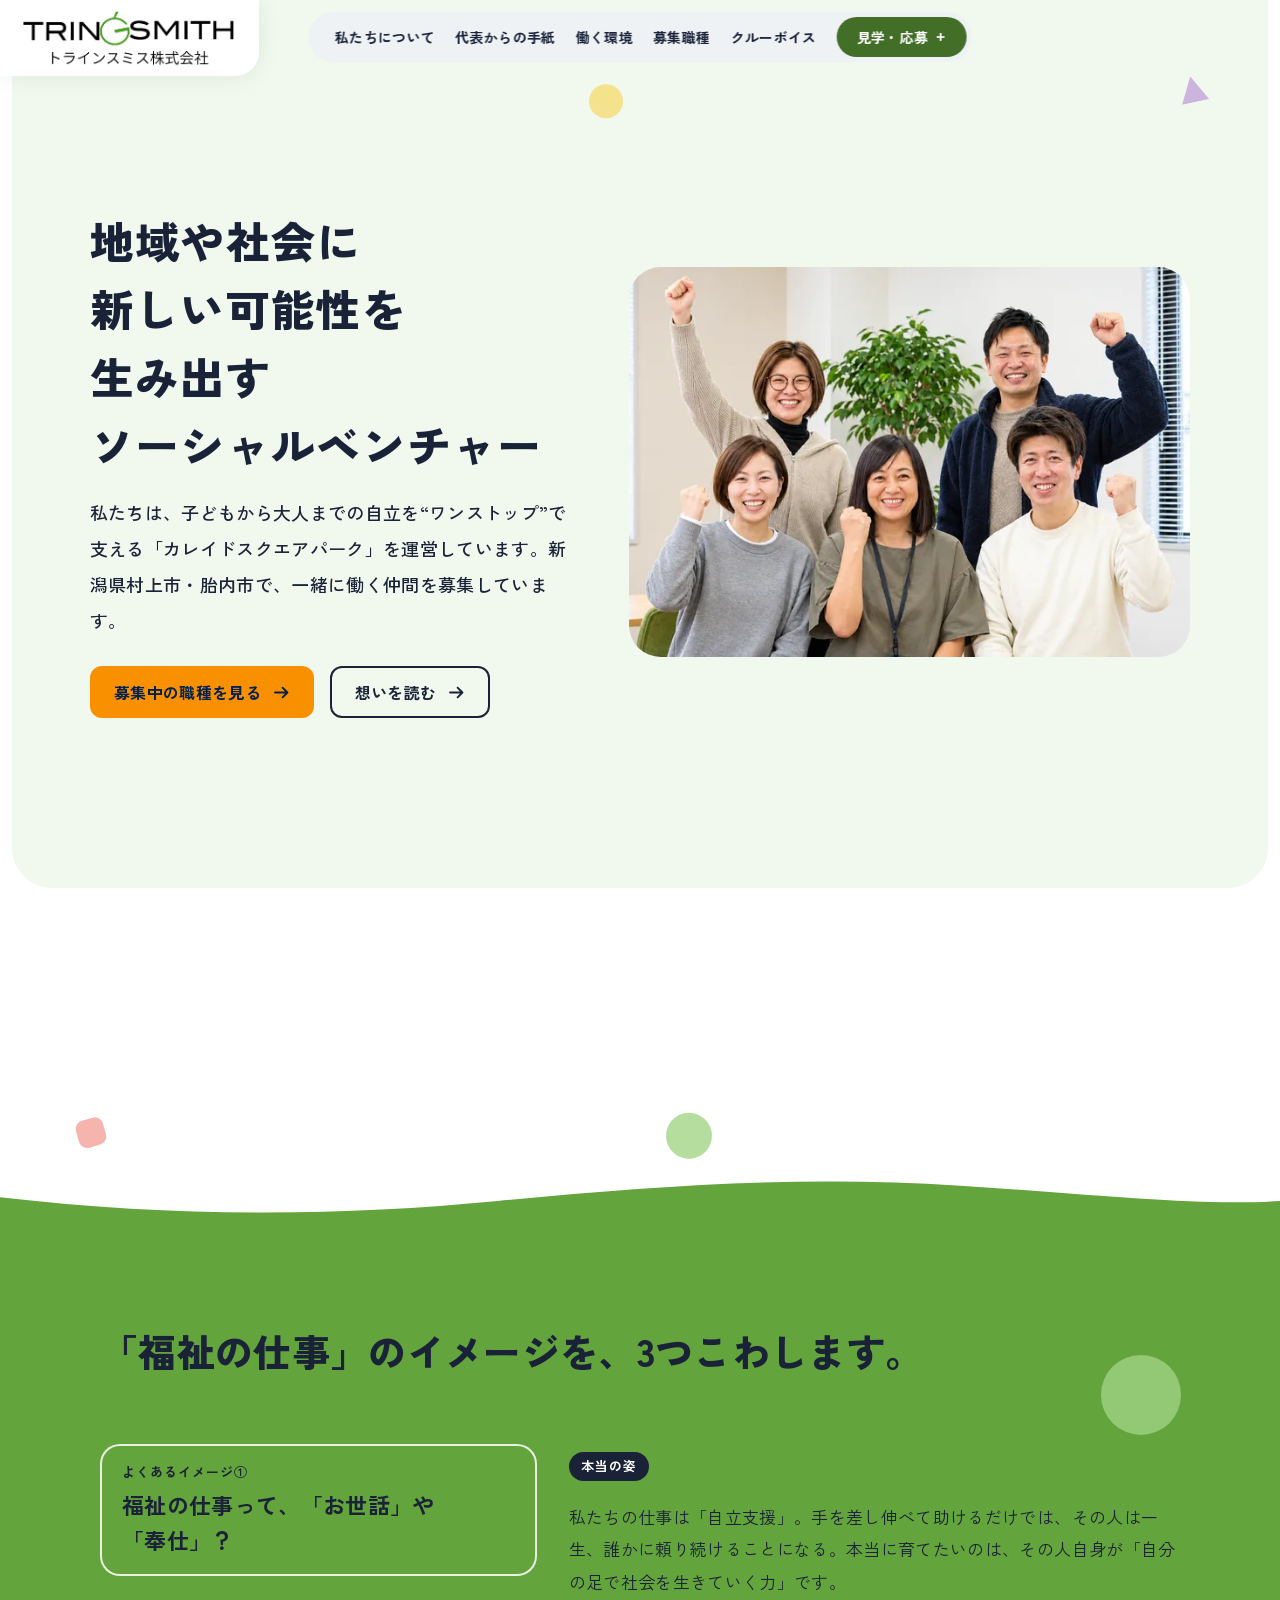
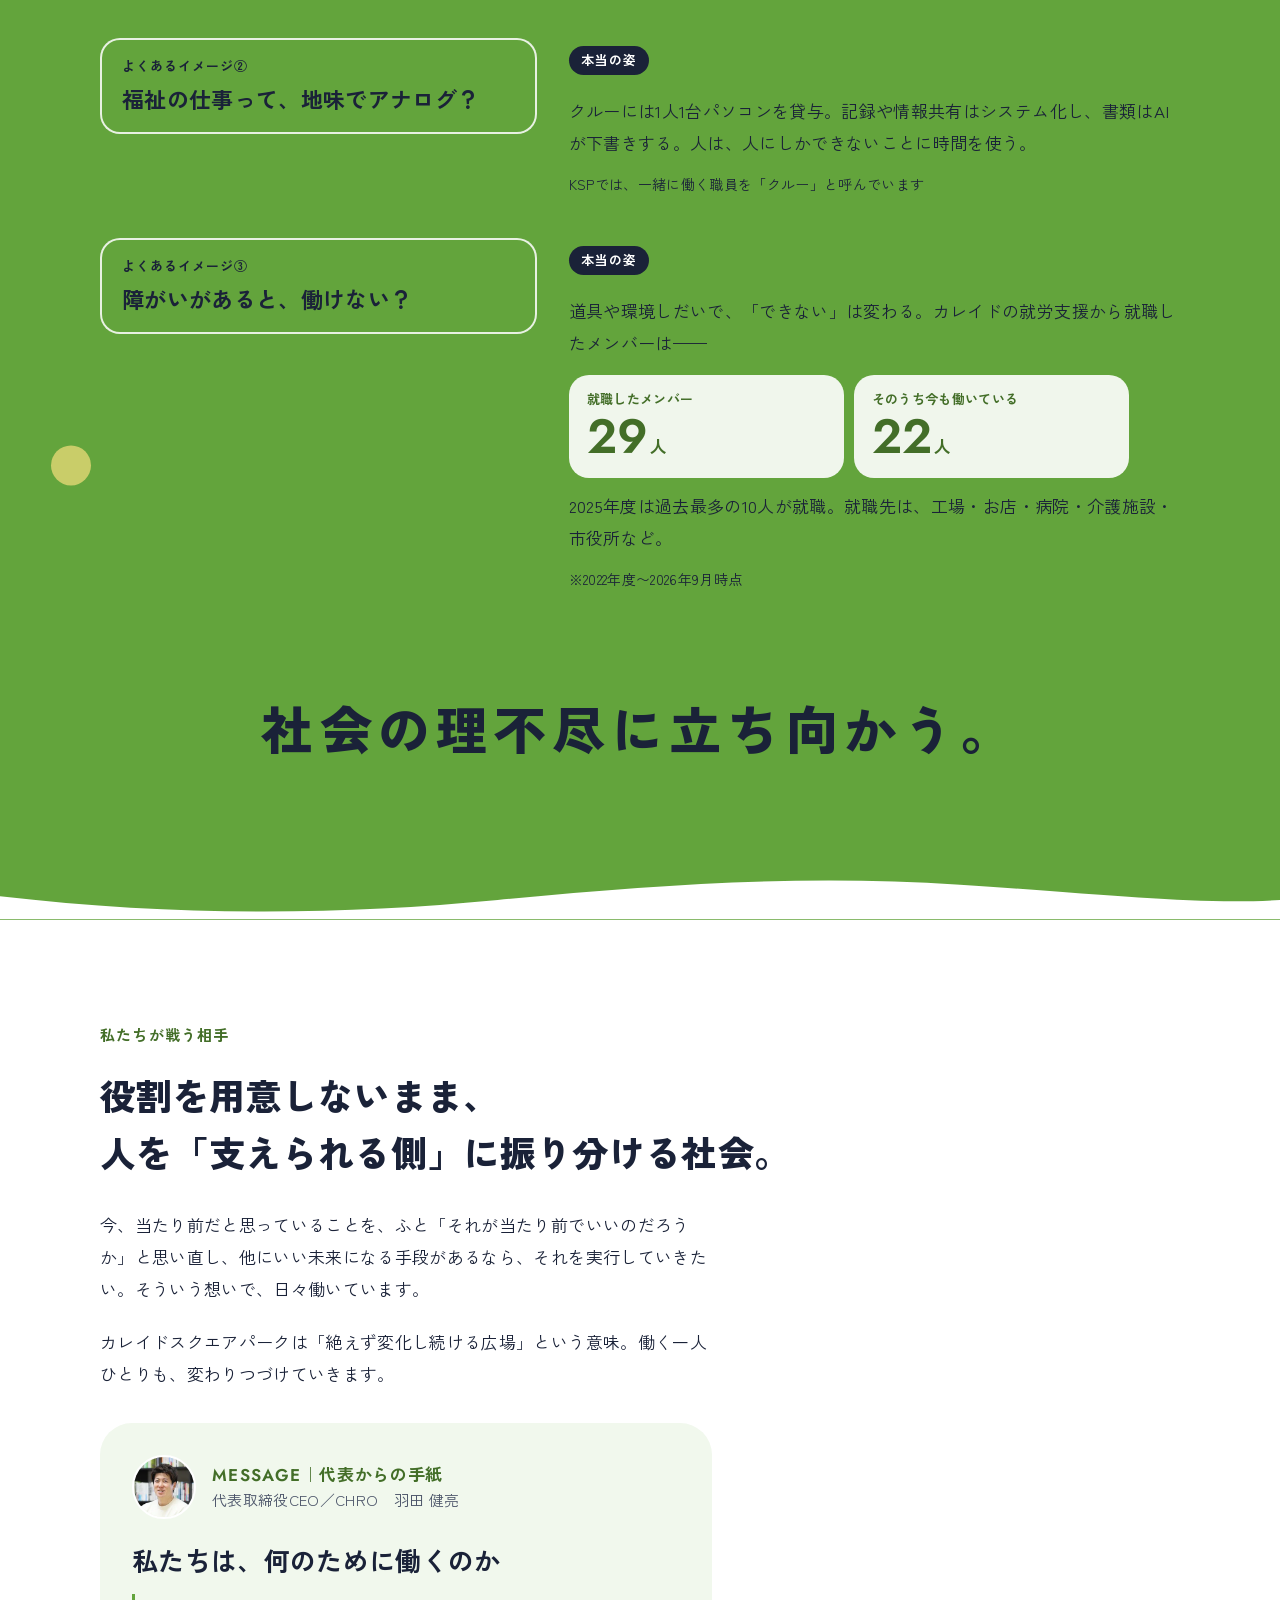
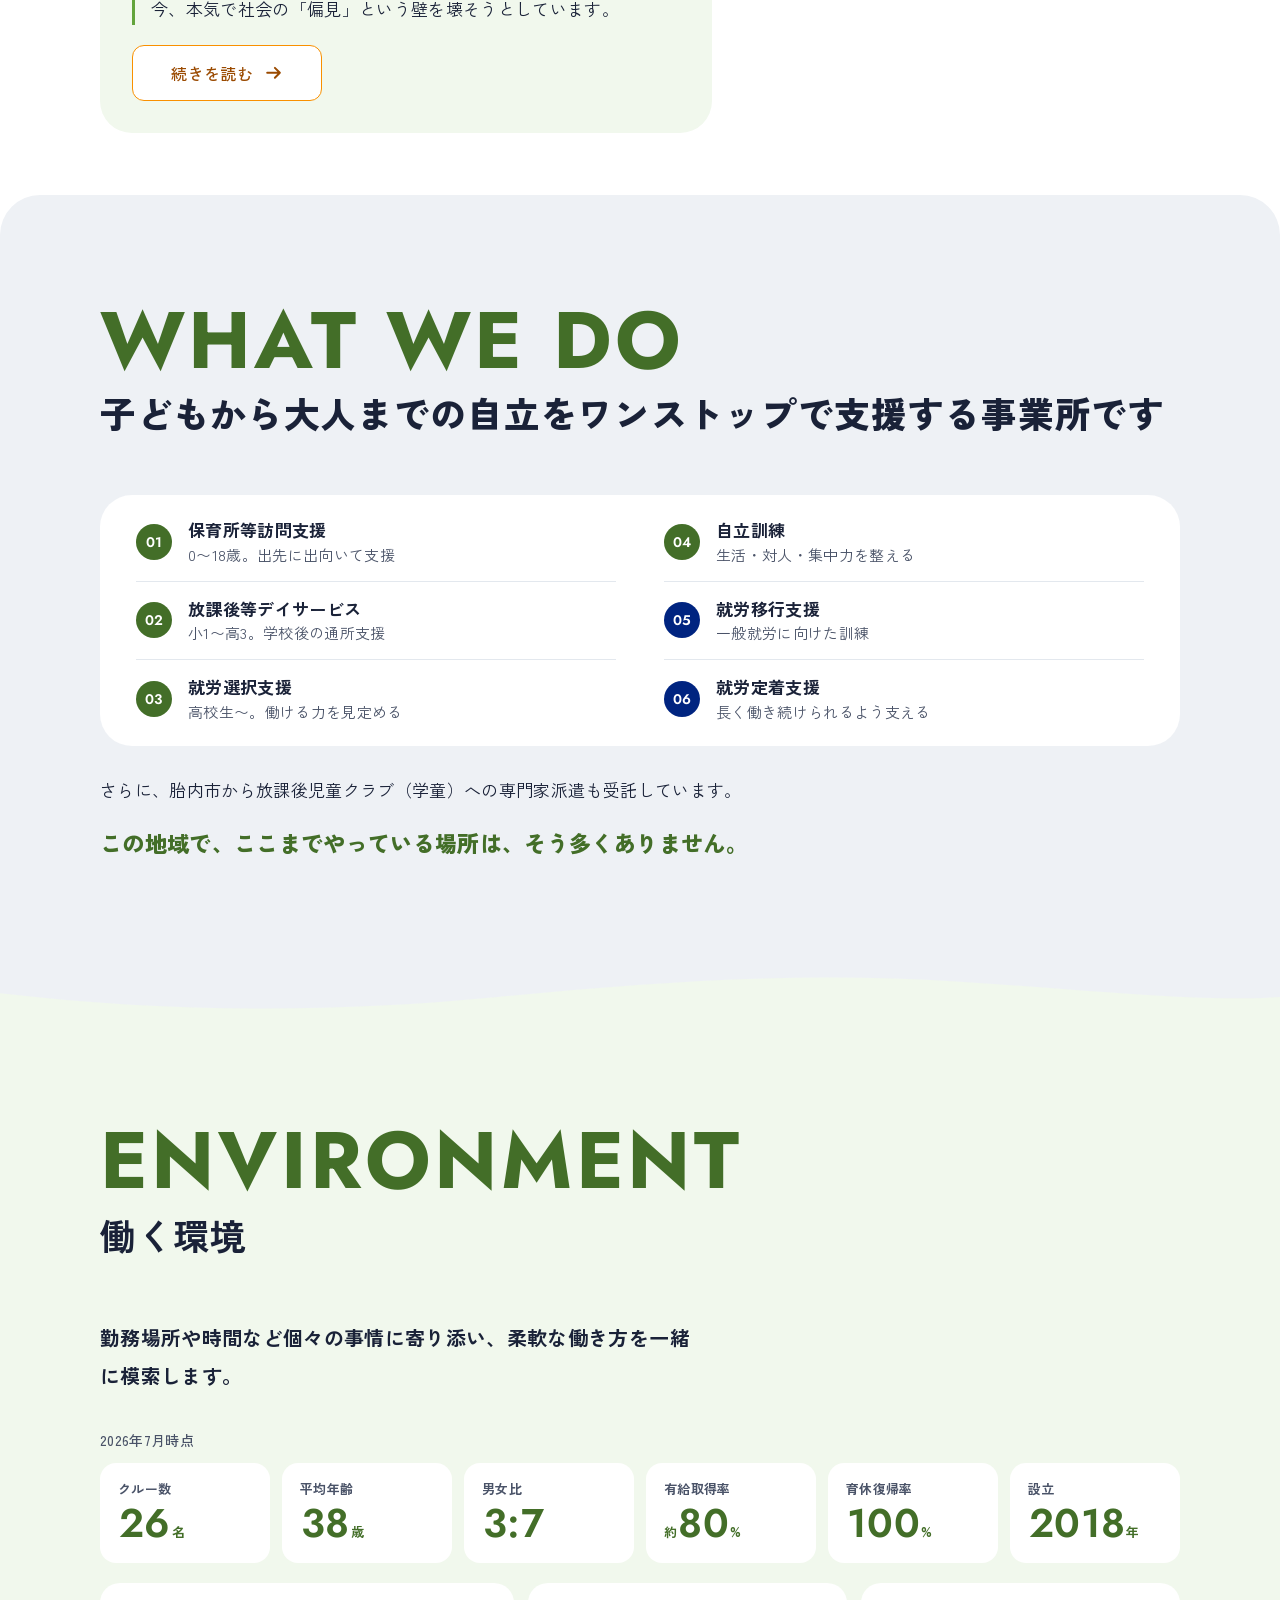
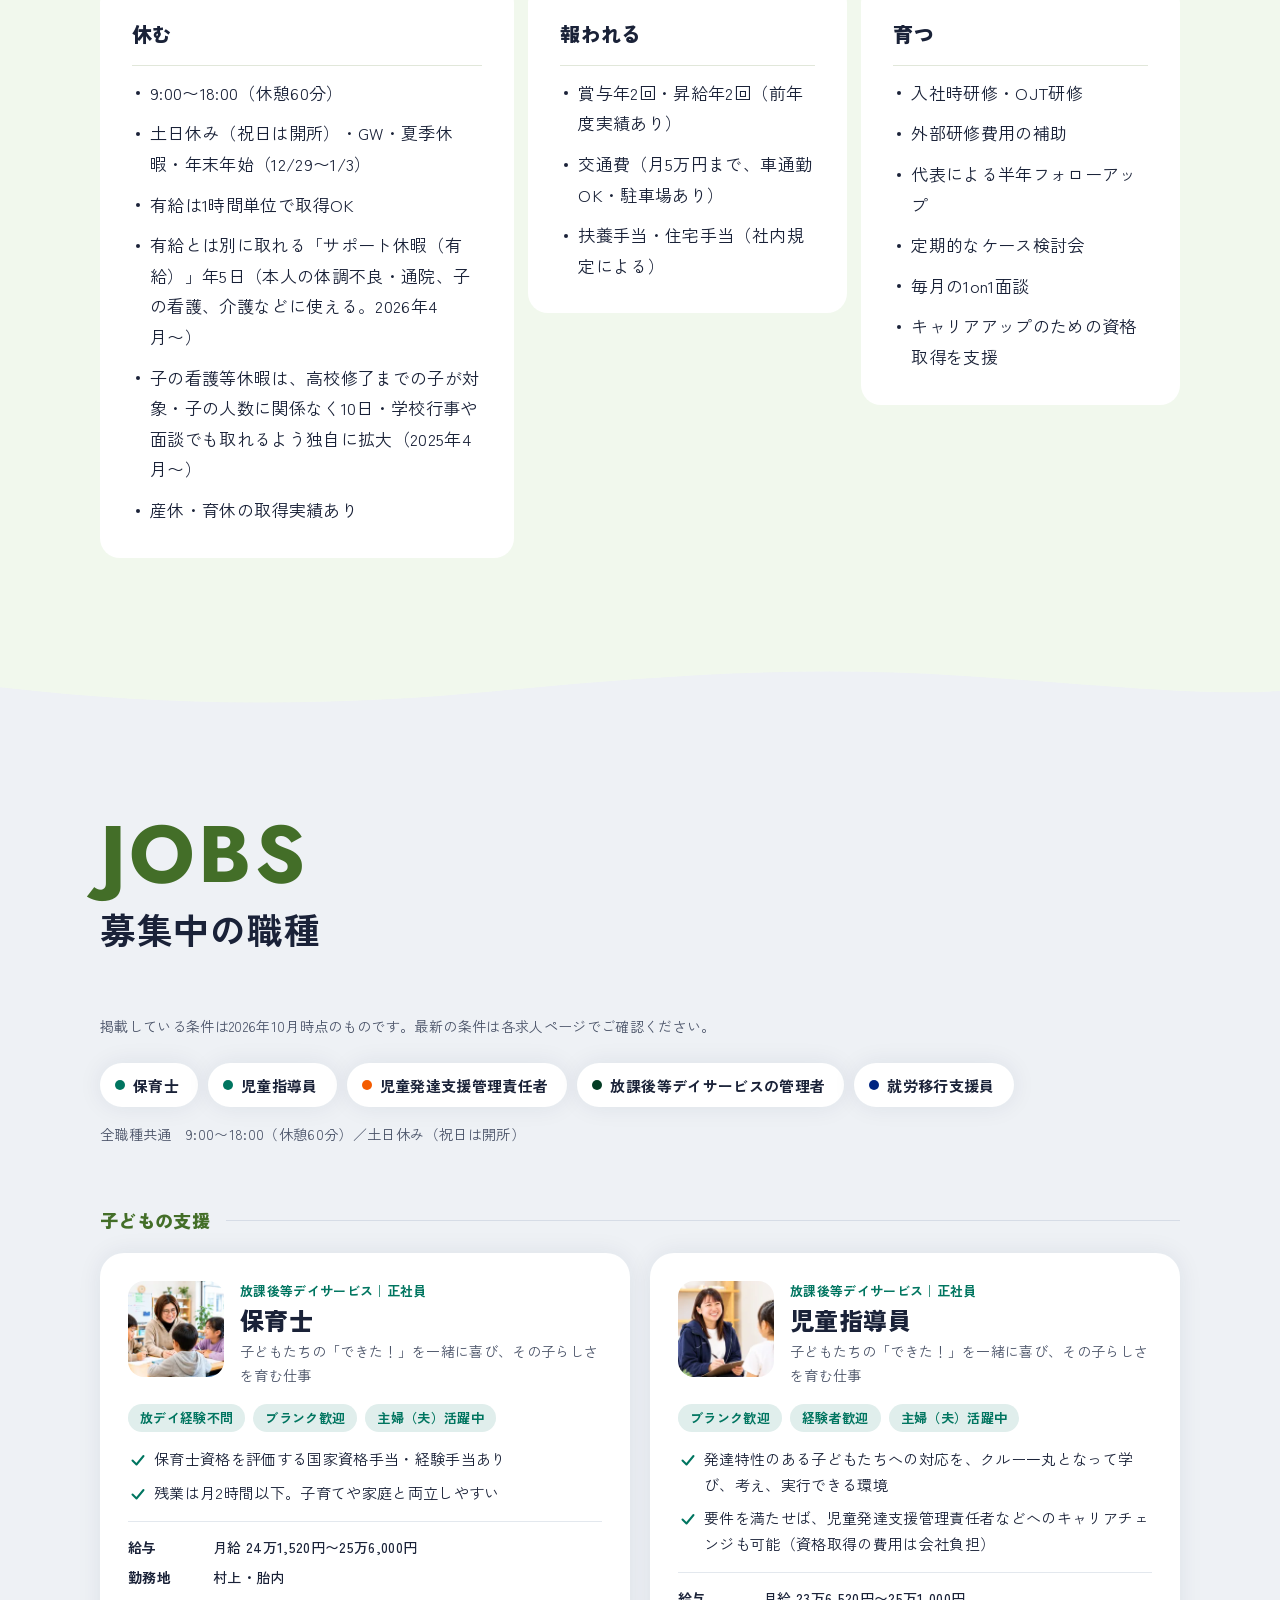
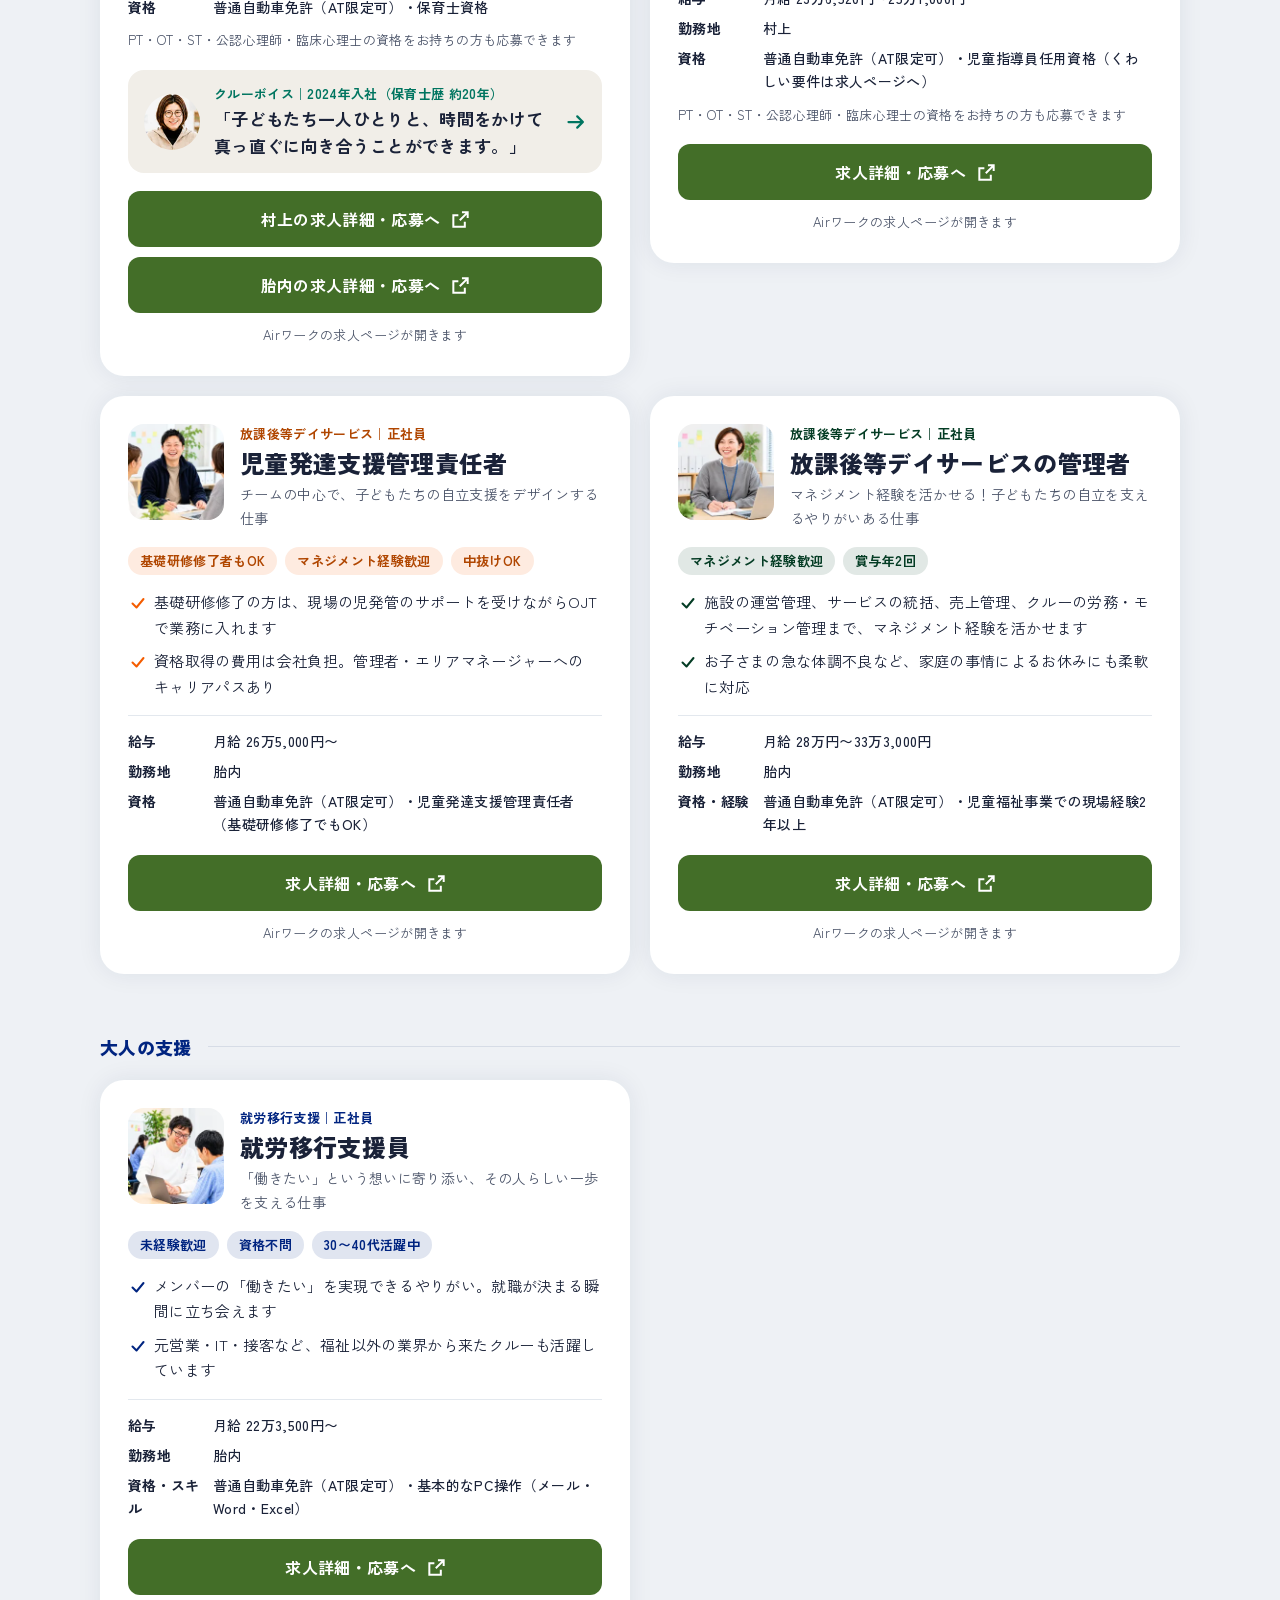
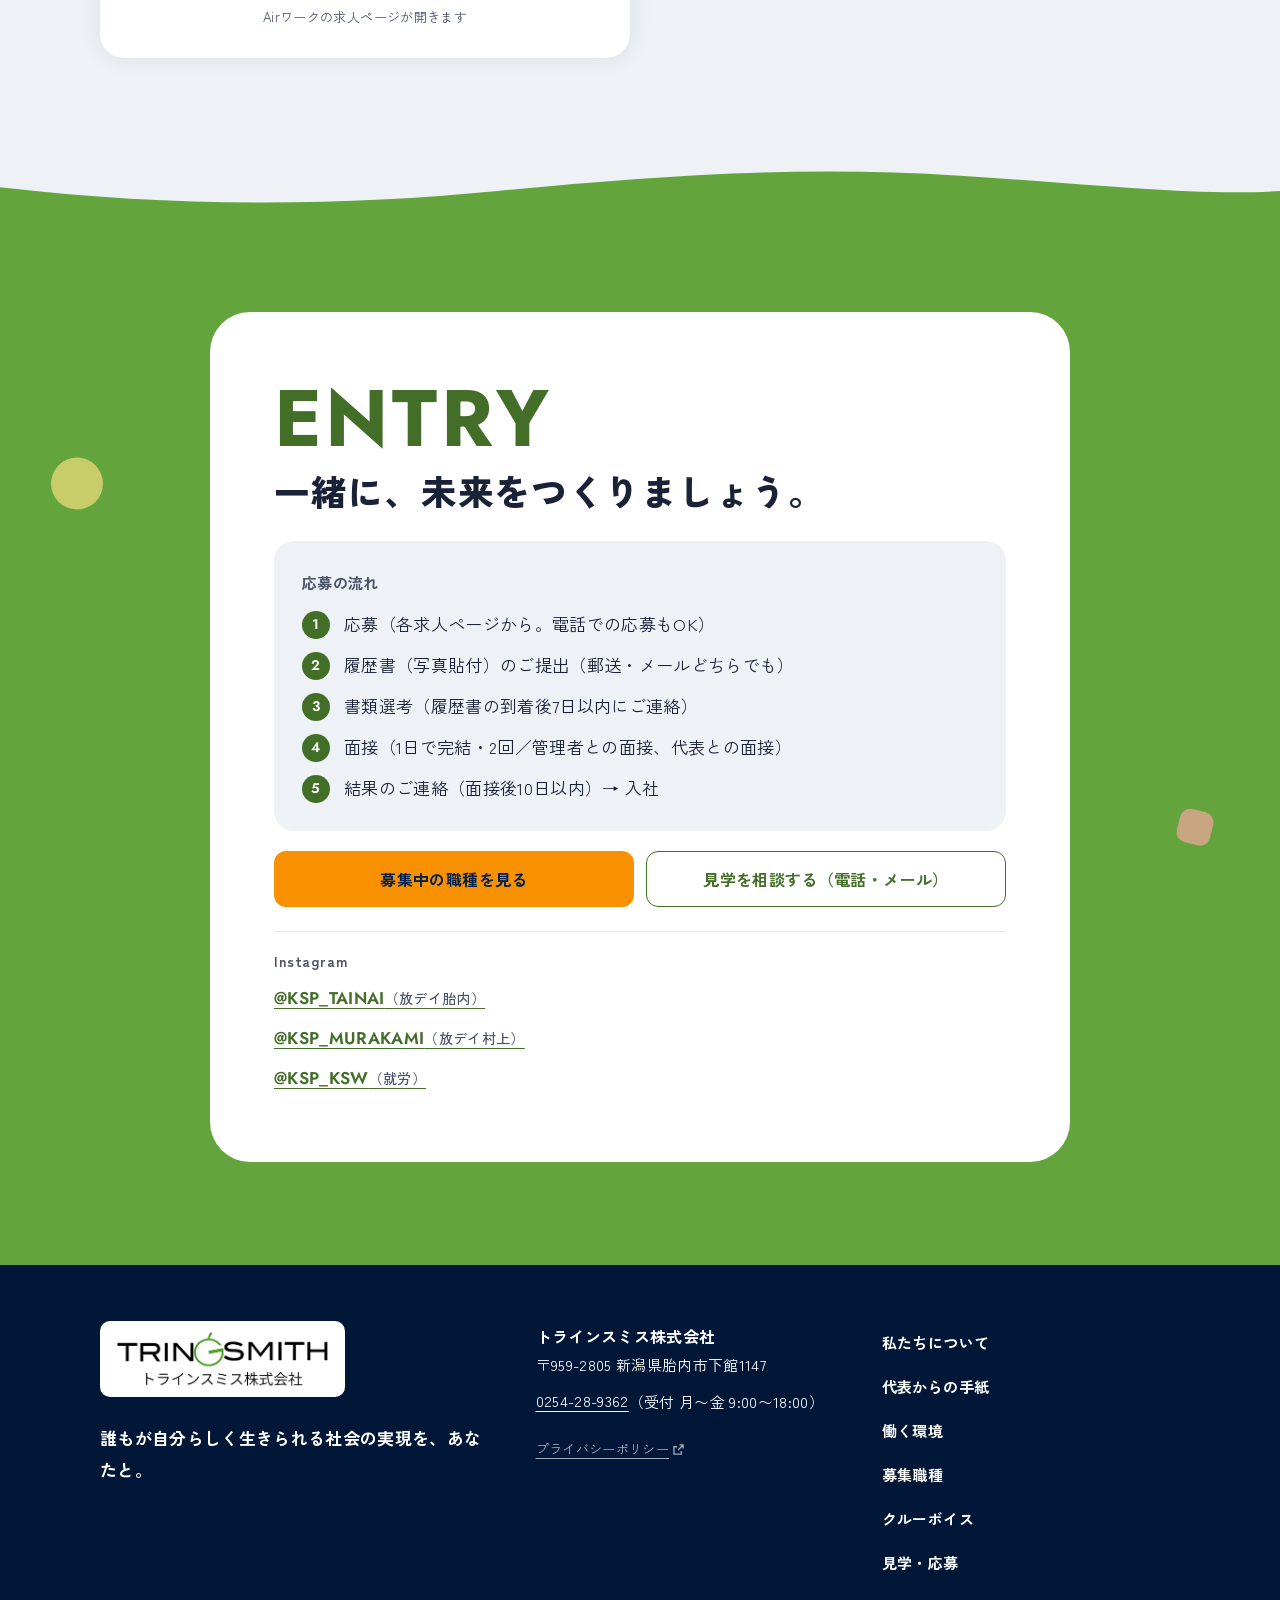
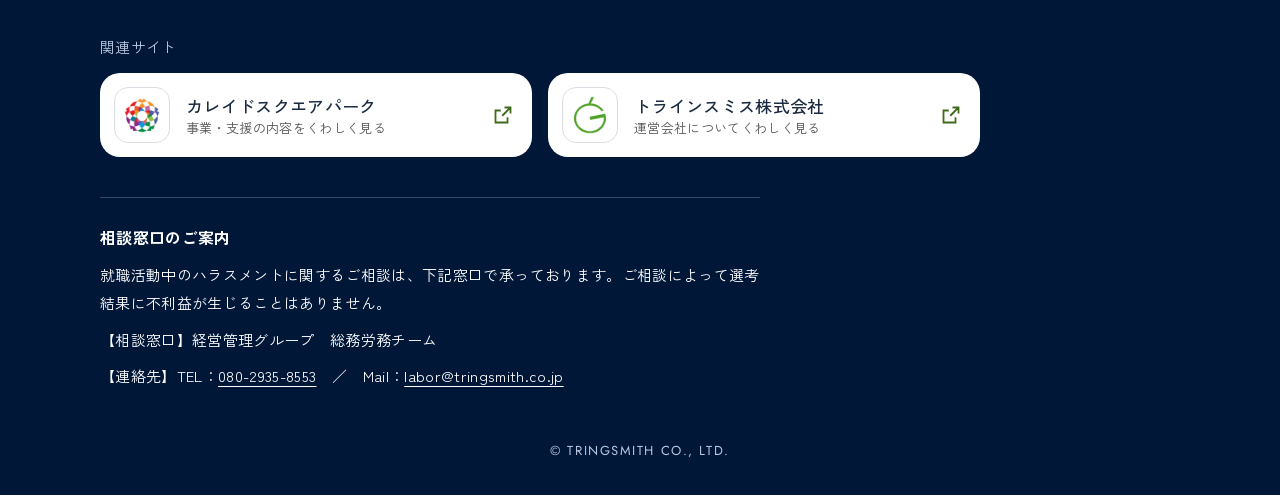
==== commit 905045ec: "GA4 を追加（本番のURLのときだけ計測。Airワーク・電話・メールのリンクのクリックを区別して記録） - TOP・想い・voice の記事とひな形で assets/js/ga.js を読み込む -" ====
--- a/index.html
+++ b/index.html
@@ -43,6 +43,7 @@
 <script src="assets/js/top.js" defer></script>
 <script src="assets/js/wall.js" defer></script>
 <script src="assets/js/tour.js" defer></script>
+<script src="assets/js/ga.js" defer></script>
 </head>
 <body class="page-top theme-green">
 <div class="op-cover" aria-hidden="true"></div>
@@ -100,7 +101,7 @@
       <div class="hero-jr__photo"><img src="assets/img/photos/hero-1672.webp" srcset="assets/img/photos/hero-800.webp 800w, assets/img/photos/hero-1672.webp 1672w" sizes="(min-width: 900px) 50vw, 100vw" width="1672" height="933" alt="笑顔で拳を上げる5人の集合写真" fetchpriority="high"></div>
     </div>
     <div class="hero-jr__body">
-      <h1 class="hero-jr__title" id="hero-title"><span class="nb">地域や社会に</span><span class="nb">新しい可能性を生み出す</span><span class="nb">ソーシャルベンチャー</span></h1>
+      <h1 class="hero-jr__title" id="hero-title"><span class="nb">地域や社会に</span><span class="nb"><span class="nb">新しい可能性を</span><span class="nb">生み出す</span></span><span class="nb"><span class="nb">ソーシャル</span><span class="nb">ベンチャー</span></span></h1>
       <p class="hero-jr__lead">私たちは、子どもから大人までの自立を“ワンストップ”で支える「カレイドスクエアパーク」を運営しています。新潟県村上市・胎内市で、一緒に働く仲間を募集しています。</p>
       <div class="btn-row">
         <a class="btn btn--accent" href="#jobs">募集中の職種を見る</a>
--- a/assets/css/theme.css
+++ b/assets/css/theme.css
@@ -115,7 +115,9 @@
     padding: calc(var(--header-h) + 8px) clamp(48px, 7vw, 120px) 56px;
   }
   .theme-green .hero-jr__media { order: 2; }
-  .theme-green .hero-jr__photo { border-radius: var(--r-card); aspect-ratio: 5 / 4; }
+  /* 写真の枠：左右の人の拳と肘が入り、肘の外の余白が左右でそろう比率と位置（元の画像1679×937のうち、x=223〜1575が見える） */
+  .theme-green .hero-jr__photo { border-radius: var(--r-card); aspect-ratio: 1352 / 937; }
+  .theme-green .hero-jr__photo img { object-position: 68.2% 50%; }
   }
 
 /* ---------- 章の境目：やわらかい波（または上の角を丸めた面） ---------- */
@@ -312,6 +314,14 @@
   .theme-green .site-logo { padding: 10px 24px 10px 22px; }
   .theme-green .site-logo img { height: 56px; }             /* PC：ロゴ全体（下の社名が約14pxで読める） */
   .theme-green .site-nav ul { gap: 20px; }
+  /* メニューの項目は1行に（真ん中寄せのときも、画面の半分の幅で折り返さない） */
+  .theme-green .site-nav { width: max-content; }
+  .theme-green .site-nav a { white-space: nowrap; }
+}
+/* 1行に収めるとロゴに近づく幅は、文字と間隔を少し詰める */
+@media (min-width: 1181px) and (max-width: 1279px) {
+  .theme-green .site-nav ul { gap: 14px; }
+  .theme-green .site-nav a { font-size: 0.8125rem; }
 }
 @media (min-width: 900px) and (max-width: 1180px) {
   .theme-green .site-logo img { height: 48px; }
@@ -322,6 +332,10 @@
 
 /* ---------- ① ヒーロー ---------- */
 .theme-green .hero-jr__title { font-size: clamp(1.625rem, 1rem + 2.6vw, 2.75rem); line-height: 1.55; letter-spacing: 0.03em; }
+/* PCの狭い幅（900〜1199px）は見出しの列が細いので、「ソーシャルベンチャー」が1行に収まる大きさに（4行） */
+@media (min-width: 900px) and (max-width: 1199px) {
+  .theme-green .hero-jr__title { font-size: 3.6vw; }
+}
 .theme-green .hero-jr__lead { max-width: 34em; }
 
 /* ---------- ② 就労支援の実績（イメージ③の本当の姿の中） ---------- */
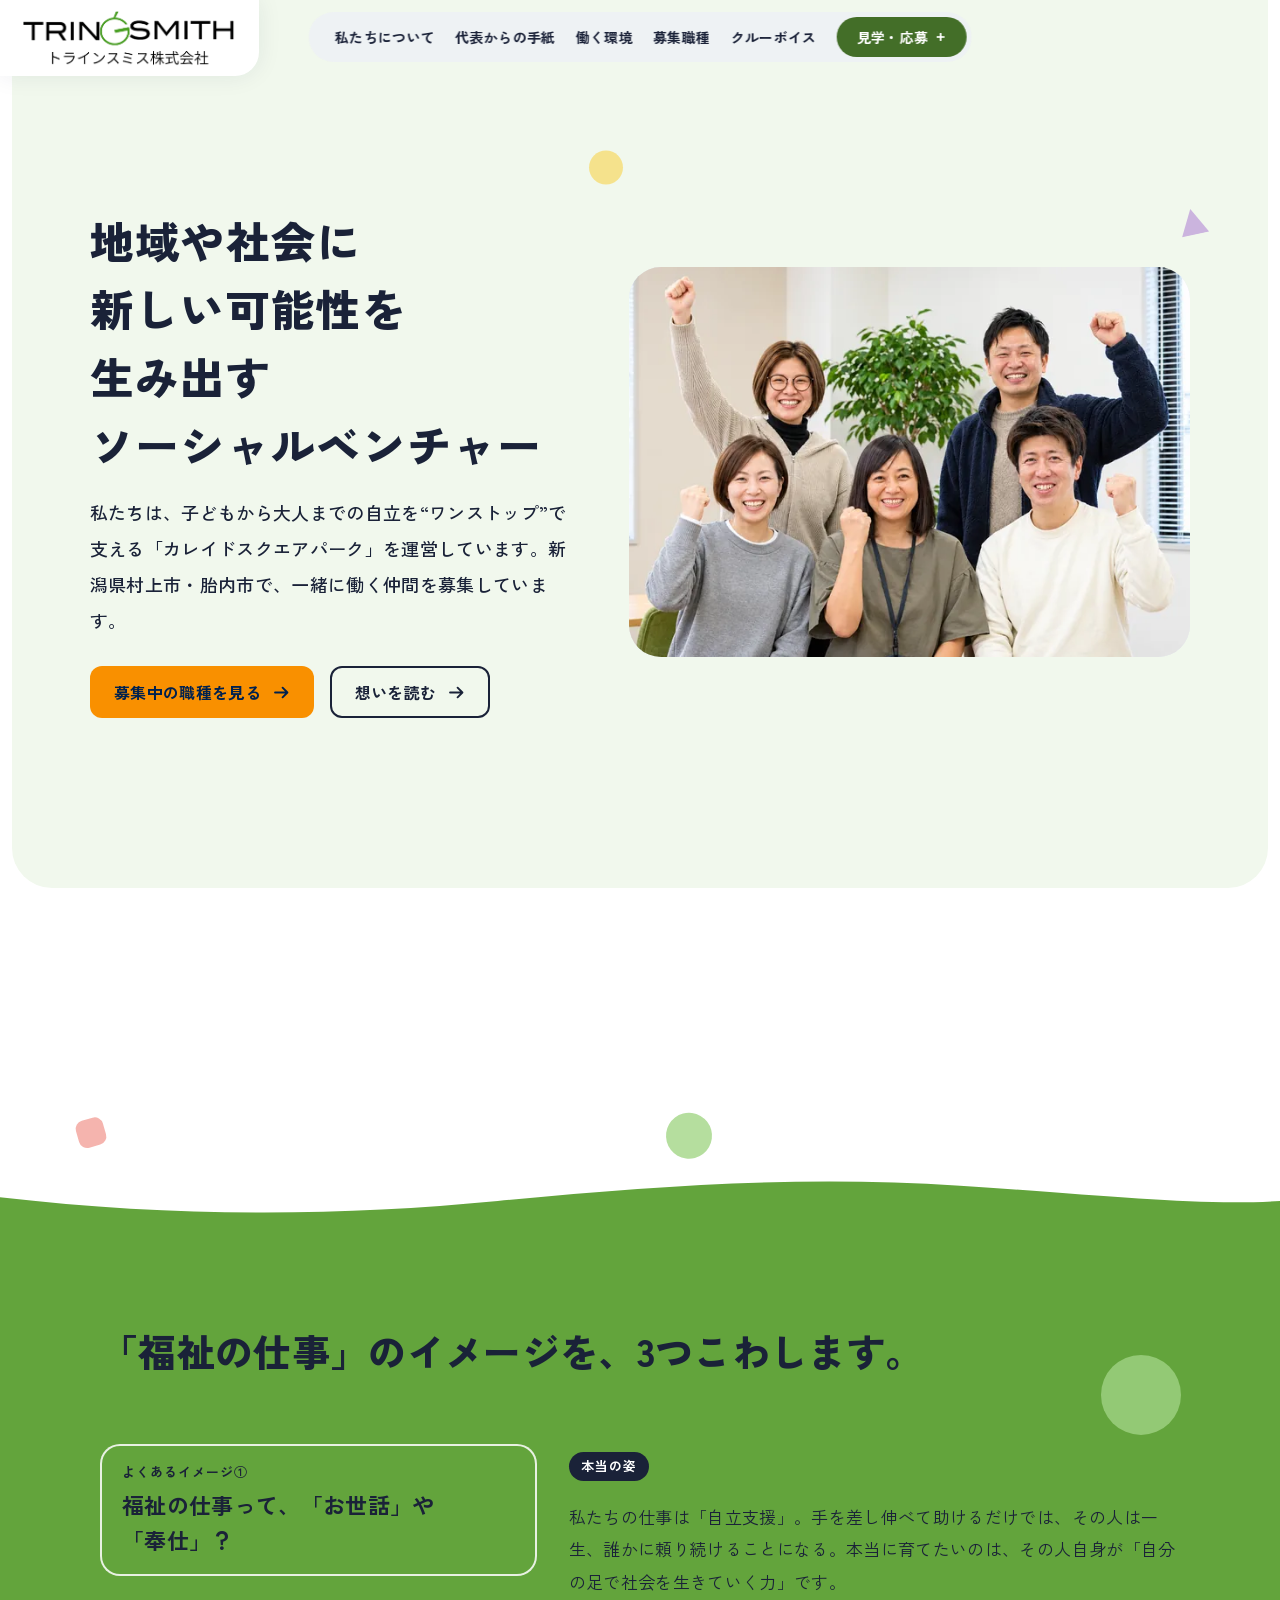
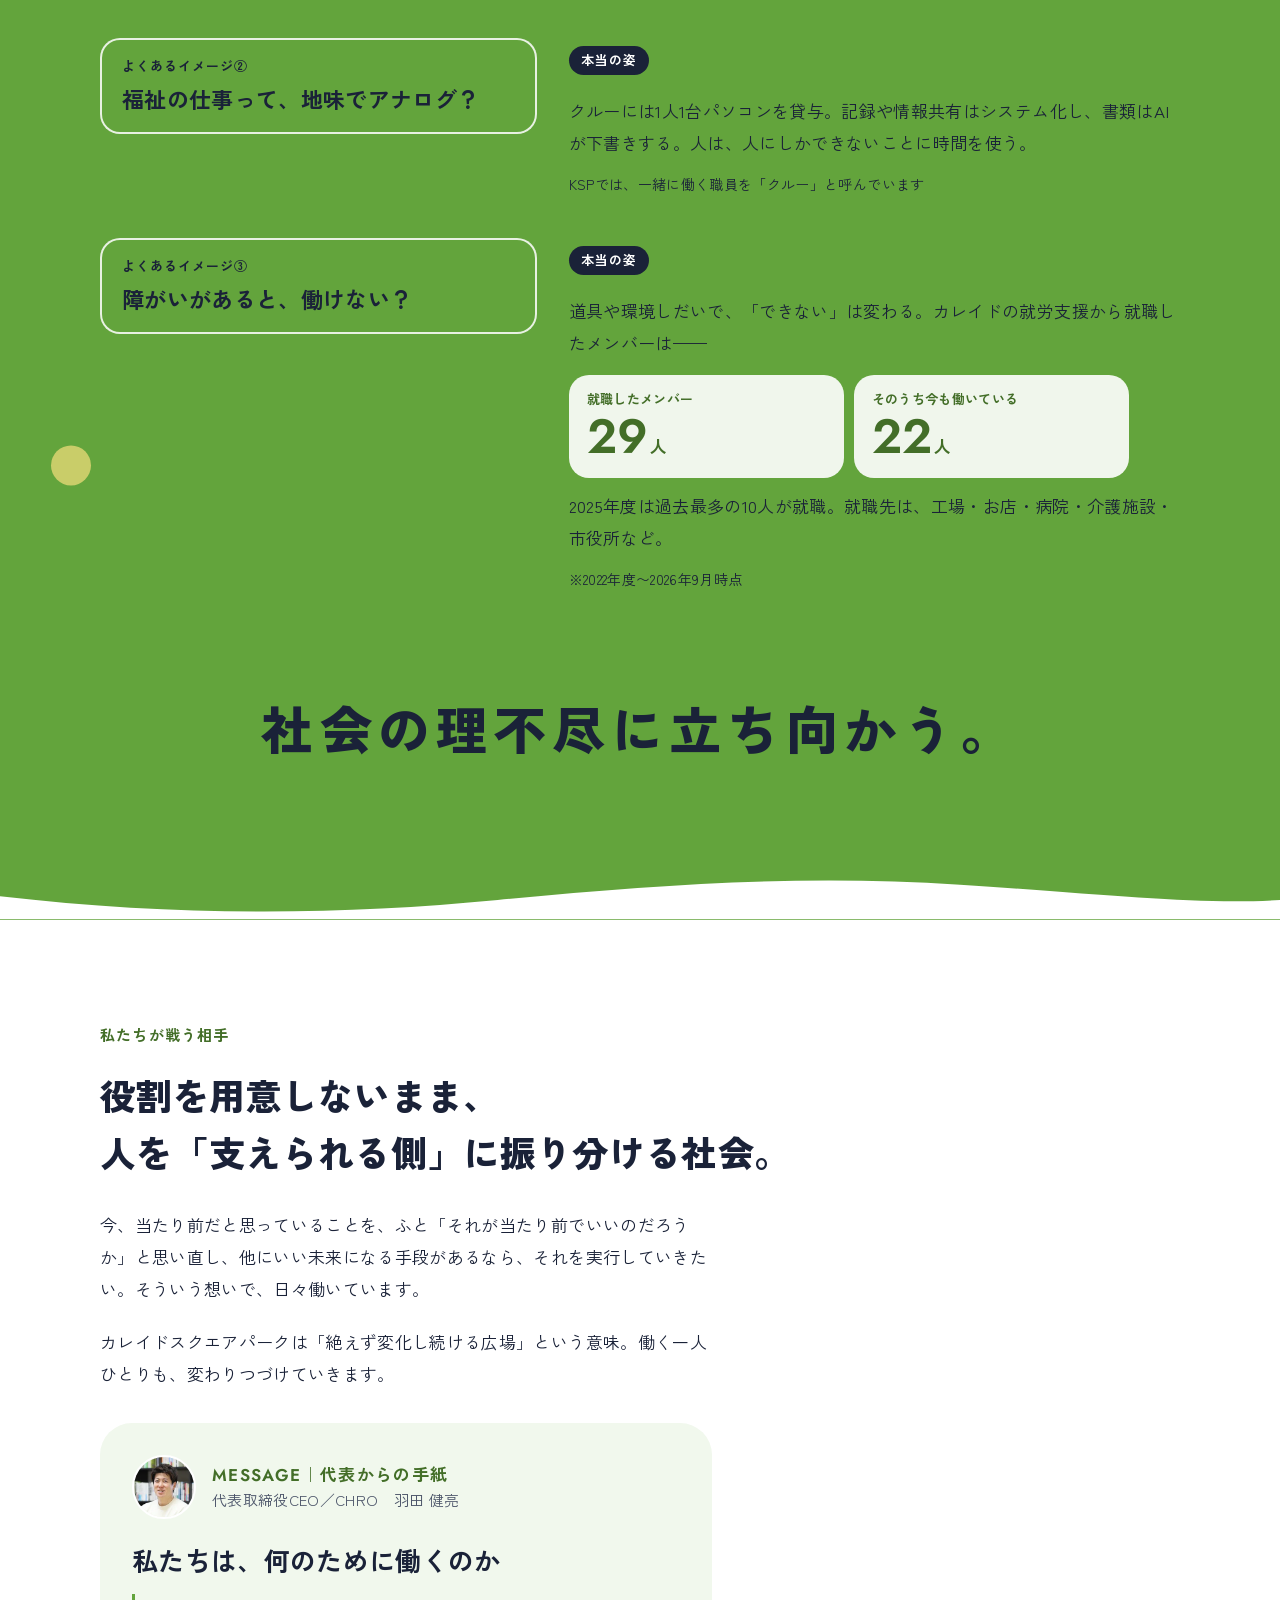
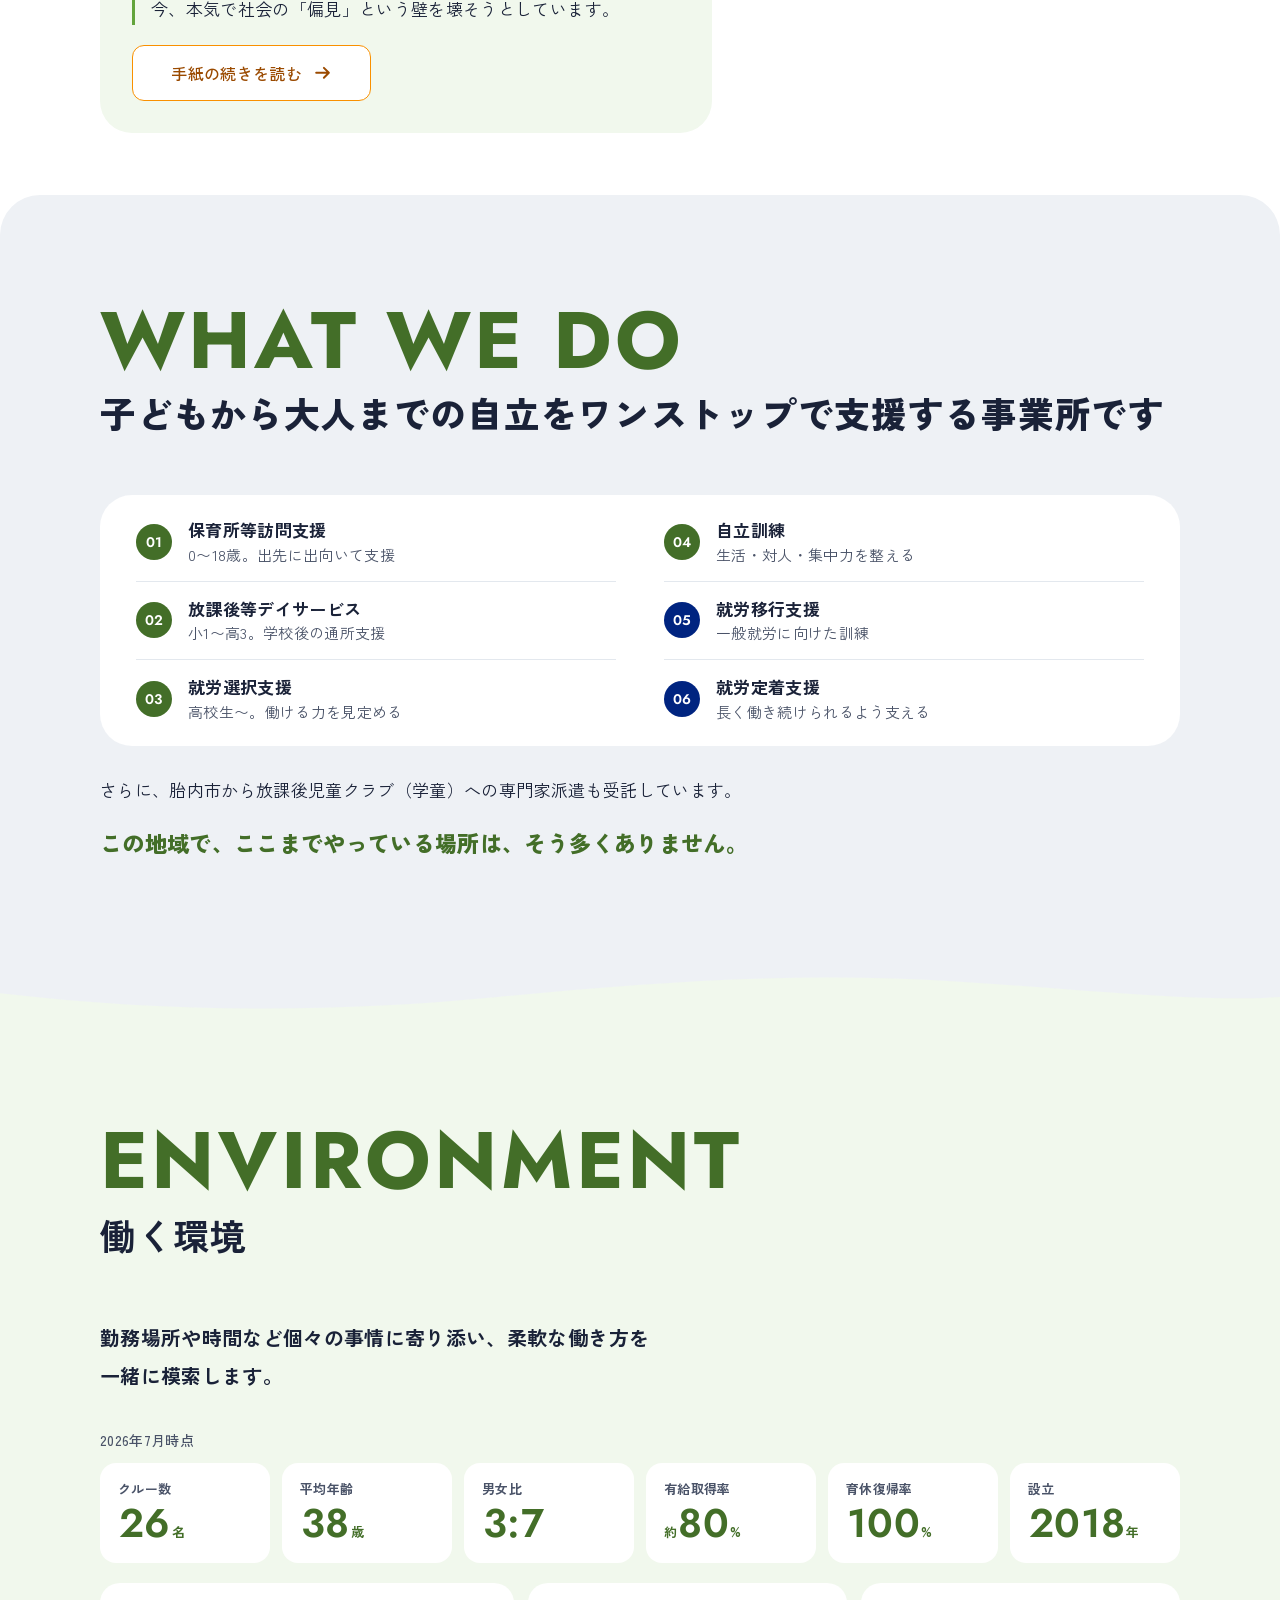
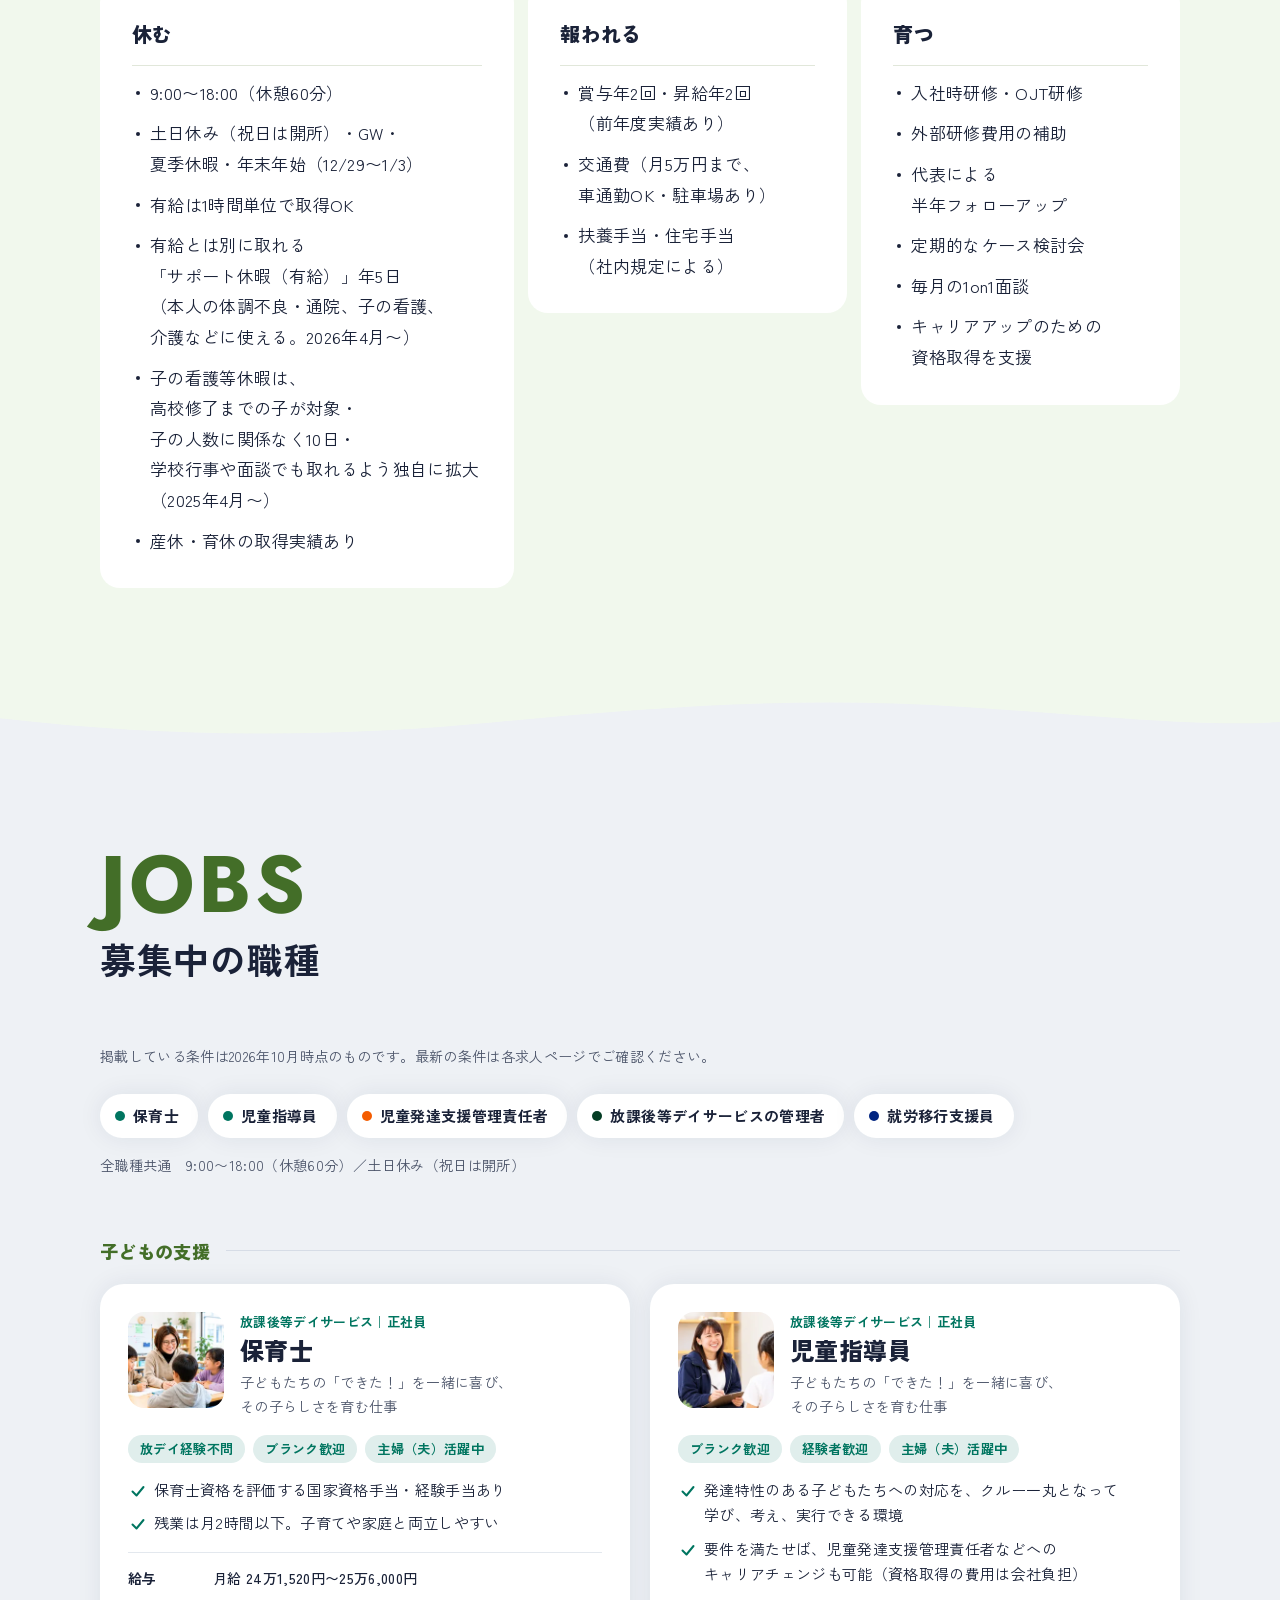
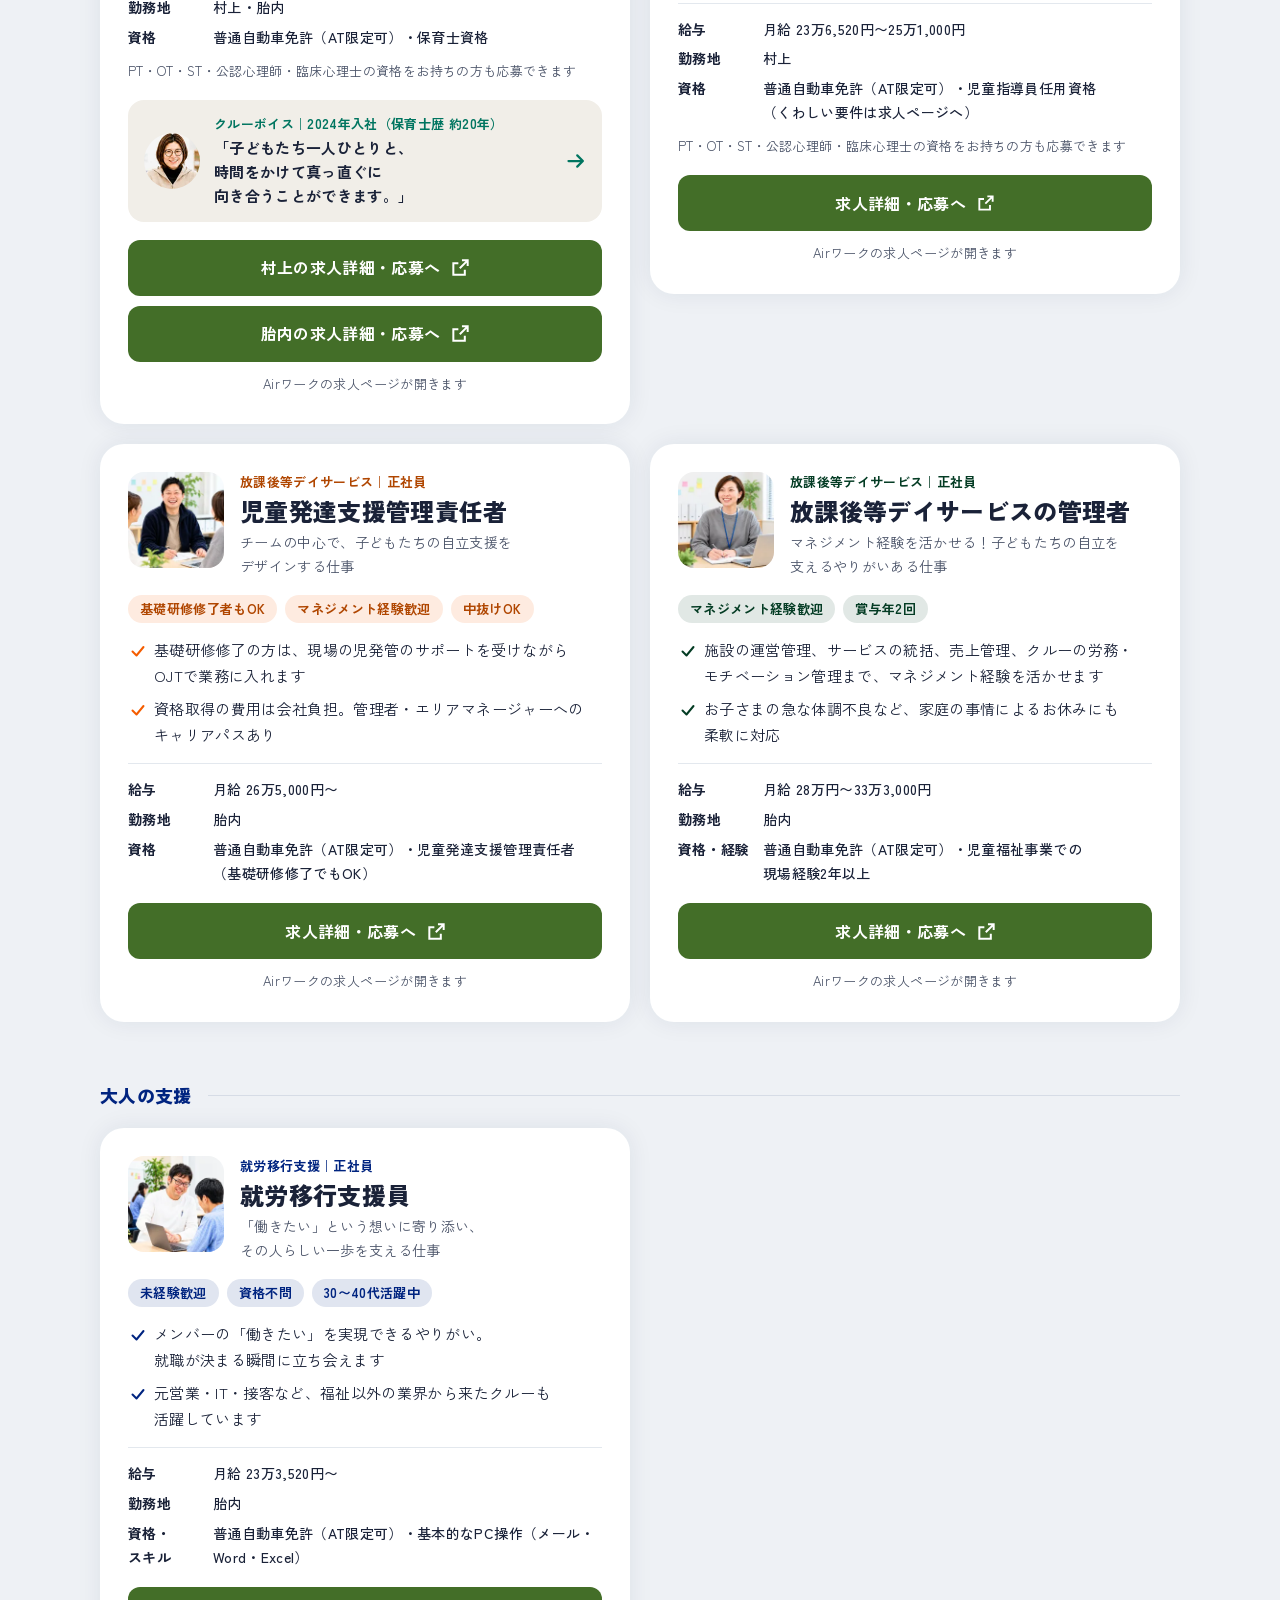
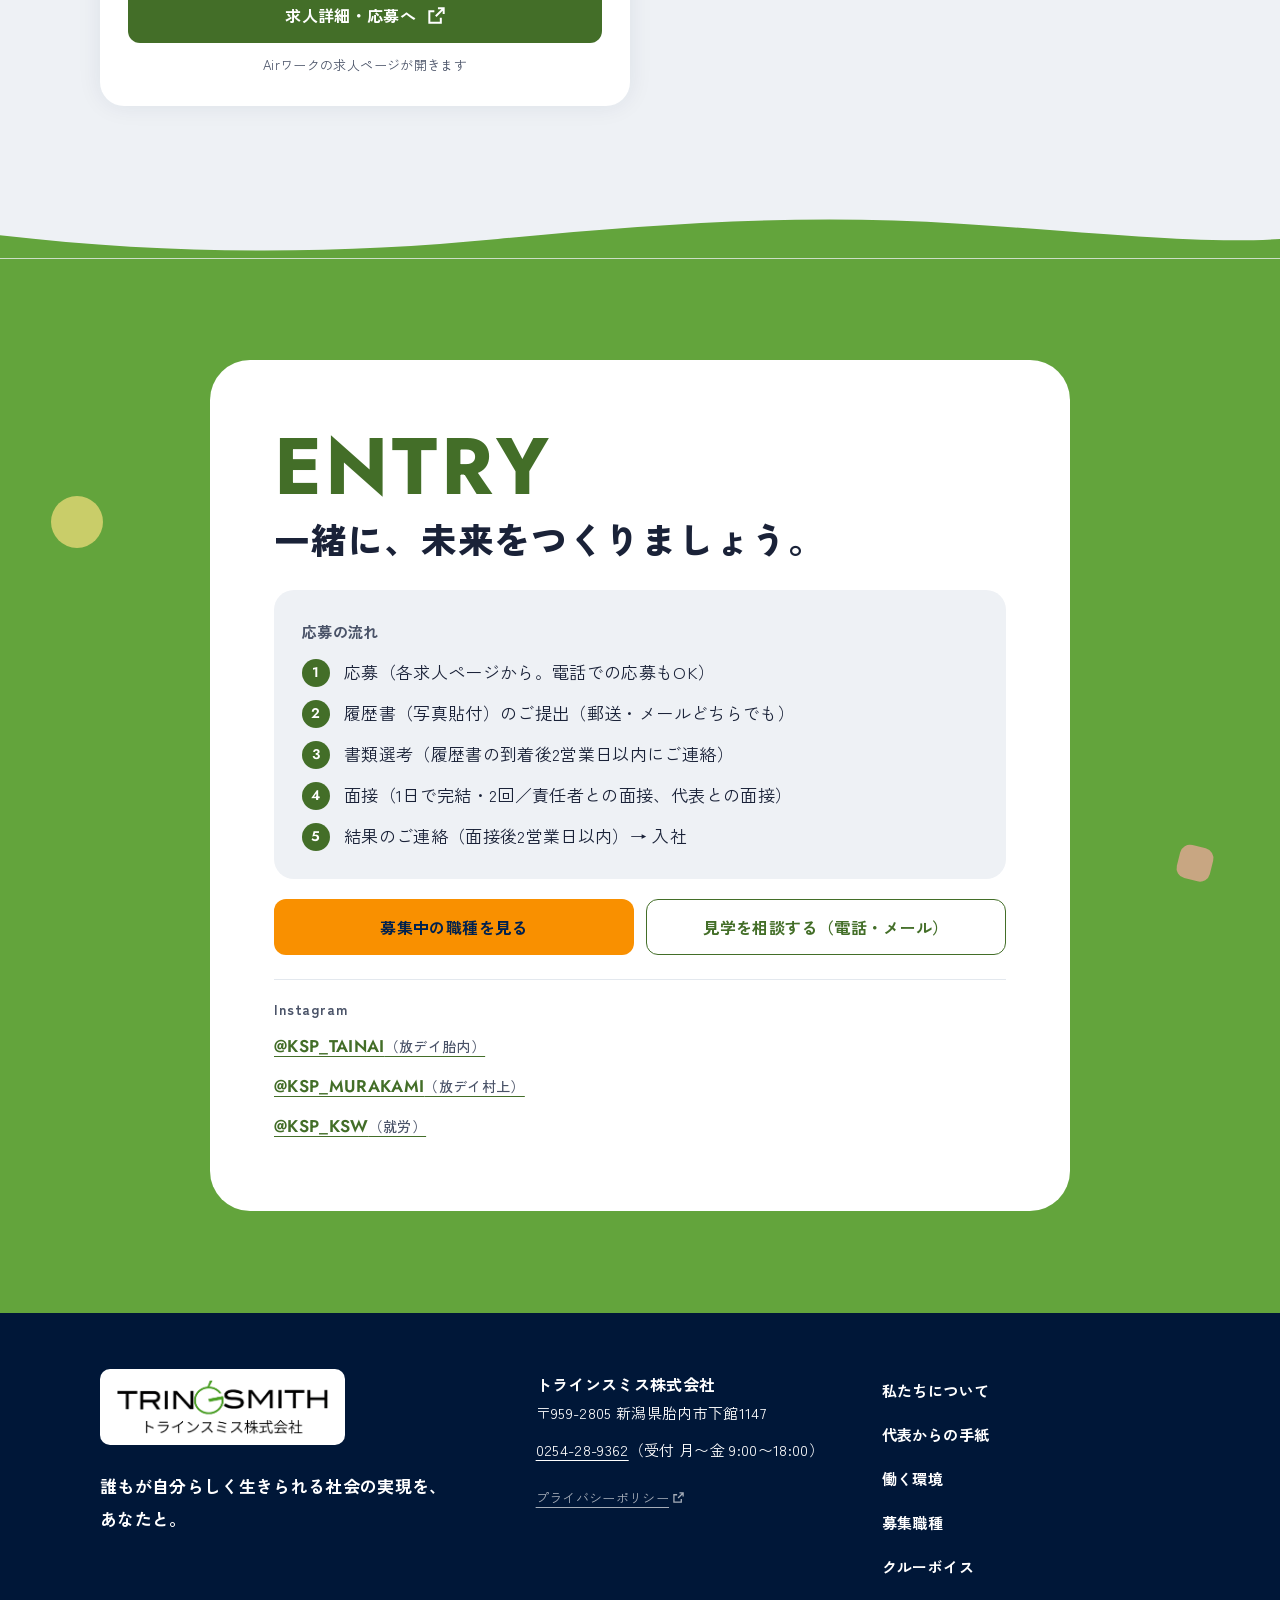
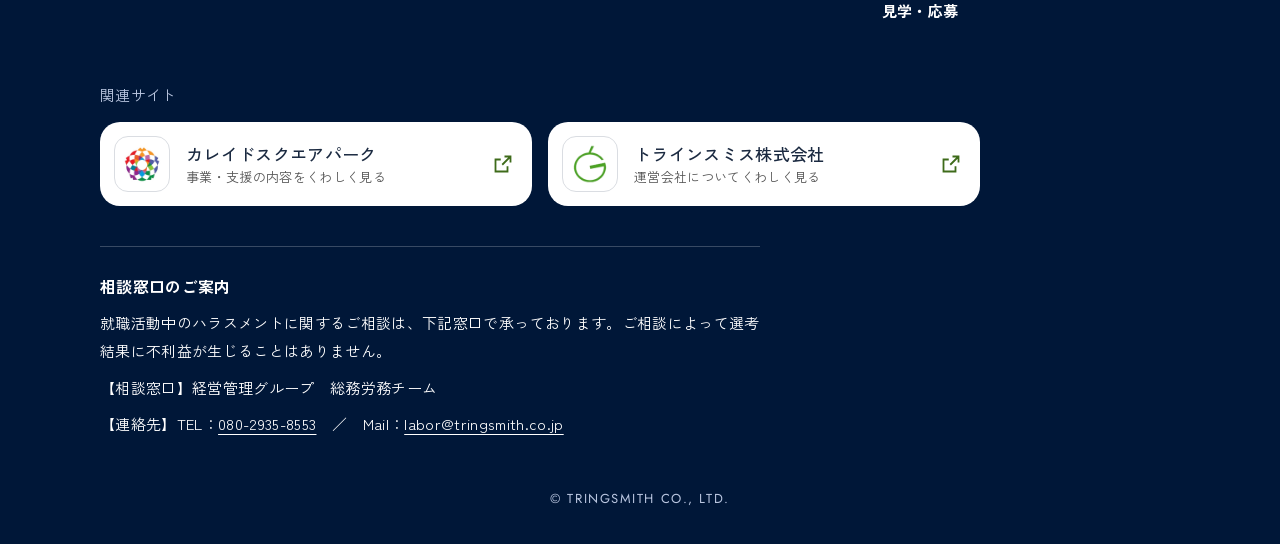
==== commit c0c54d84: "採用サイトをリニューアル" ====
--- a/index.html
+++ b/index.html
@@ -4,17 +4,18 @@
 <meta charset="UTF-8">
 <meta name="viewport" content="width=device-width, initial-scale=1">
 <title>採用情報｜カレイドスクエアパーク（新潟県村上市・胎内市）｜トラインスミス株式会社</title>
-<meta name="description" content="地域や社会に新しい可能性を生み出すソーシャルベンチャー。子どもから大人までの自立を“ワンストップ”で支えるカレイドスクエアパークで、保育士・児童指導員・児童発達支援管理責任者・管理者・就労移行支援員を募集しています（新潟県村上市・胎内市）。">
+<meta name="description" content="新潟県村上市・胎内市で、カレイドスクエアパーク（放課後等デイサービス・就労移行支援など）を運営しています。一緒に働く仲間を募集中です。">
 <link rel="canonical" href="https://kaleido-square-park.github.io/ksp-recruit/">
 <meta name="theme-color" content="#436E28">
 <meta property="og:type" content="website">
 <meta property="og:site_name" content="トラインスミス株式会社 採用情報">
 <meta property="og:title" content="地域や社会に新しい可能性を生み出すソーシャルベンチャー｜トラインスミス株式会社 採用情報">
-<meta property="og:description" content="子どもから大人までの自立を“ワンストップ”で支える「カレイドスクエアパーク」を運営しています。新潟県村上市・胎内市で、一緒に働く仲間を募集しています。">
+<meta property="og:description" content="新潟県村上市・胎内市で、カレイドスクエアパーク（放課後等デイサービス・就労移行支援など）を運営しています。一緒に働く仲間を募集中です。">
 <meta property="og:url" content="https://kaleido-square-park.github.io/ksp-recruit/">
 <meta property="og:image" content="https://kaleido-square-park.github.io/ksp-recruit/assets/img/ogp.jpg">
 <meta property="og:locale" content="ja_JP">
 <meta name="twitter:card" content="summary_large_image">
+<meta name="twitter:image" content="https://kaleido-square-park.github.io/ksp-recruit/assets/img/ogp.jpg">
 <link rel="icon" href="favicon.ico" sizes="any">
 <link rel="icon" href="assets/img/favicon-32.png" type="image/png" sizes="32x32">
 <link rel="apple-touch-icon" href="assets/img/favicon-180.png">
@@ -122,38 +123,38 @@
     <span class="fl fl--half c-yellow" data-depth=".25" style="--x:4%;--y:40%;--size:40px"><i></i></span>
   </div>
   <div class="wrap">
-    <h2 class="wall__title" id="wall-title">「福祉の仕事」のイメージを、3つこわします。</h2>
+    <h2 class="wall__title" id="wall-title"><span class="nb">「福祉の仕事」の</span><span class="nb">イメージを、</span><span class="nb">3つこわします。</span></h2>
     <ol class="wall__list">
       <li class="wall__item">
-        <p class="wall__myth"><span class="wall__tag">よくあるイメージ①</span>福祉の仕事って、「お世話」や「奉仕」？</p>
+        <p class="wall__myth"><span class="wall__tag">よくあるイメージ①</span><span class="nb">福祉の仕事って、</span><span class="nb">「お世話」や</span><span class="nb">「奉仕」？</span></p>
         <div class="wall__truth">
           <p class="wall__tag wall__tag--truth">本当の姿</p>
           <p>私たちの仕事は「自立支援」。手を差し伸べて助けるだけでは、その人は一生、誰かに頼り続けることになる。本当に育てたいのは、その人自身が「自分の足で社会を生きていく力」です。</p>
         </div>
       </li>
       <li class="wall__item">
-        <p class="wall__myth"><span class="wall__tag">よくあるイメージ②</span>福祉の仕事って、地味でアナログ？</p>
+        <p class="wall__myth"><span class="wall__tag">よくあるイメージ②</span><span class="nb">福祉の仕事って、</span><span class="nb">地味で</span><span class="nb">アナログ？</span></p>
         <div class="wall__truth">
           <p class="wall__tag wall__tag--truth">本当の姿</p>
           <p>クルーには1人1台パソコンを貸与。記録や情報共有はシステム化し、書類はAIが下書きする。人は、人にしかできないことに時間を使う。</p>
-          <p class="wall__note wall__crew">KSPでは、一緒に働く職員を「クルー」と呼んでいます</p>
+          <p class="wall__note wall__crew"><span class="nb">KSPでは、</span><span class="nb">一緒に働く職員を</span><span class="nb">「クルー」と</span><span class="nb">呼んでいます</span></p>
         </div>
       </li>
       <li class="wall__item">
-        <p class="wall__myth"><span class="wall__tag">よくあるイメージ③</span>障がいがあると、働けない？</p>
+        <p class="wall__myth"><span class="wall__tag">よくあるイメージ③</span><span class="nb">障がいがあると、</span><span class="nb">働けない？</span></p>
         <div class="wall__truth">
           <p class="wall__tag wall__tag--truth">本当の姿</p>
           <p>道具や環境しだいで、「できない」は変わる。カレイドの就労支援から就職したメンバーは——</p>
           <dl class="wall__stats">
-            <div class="wall__stat"><dt>就職したメンバー</dt><dd><span class="wall__num">29</span>人</dd></div>
-            <div class="wall__stat"><dt>そのうち今も働いている</dt><dd><span class="wall__num">22</span>人</dd></div>
+            <div class="wall__stat"><dt><span class="nb">就職した</span><span class="nb">メンバー</span></dt><dd><span class="wall__num">29</span>人</dd></div>
+            <div class="wall__stat"><dt><span class="nb">そのうち</span><span class="nb">今も働いている</span></dt><dd><span class="wall__num">22</span>人</dd></div>
           </dl>
           <p>2025年度は過去最多の10人が就職。就職先は、工場・お店・病院・介護施設・市役所など。</p>
           <p class="wall__note">※2022年度〜2026年9月時点</p>
         </div>
       </li>
     </ol>
-    <p class="wall__finale">社会の理不尽に立ち向かう。</p>
+    <p class="wall__finale"><span class="nb">社会の理不尽に</span><span class="nb">立ち向かう。</span></p>
   </div>
 </section>
 
@@ -172,13 +173,13 @@
       <div class="lcard__head">
         <div class="lcard__photo"><img src="assets/img/photos/ceo-200.webp" srcset="assets/img/photos/ceo-200.webp 200w, assets/img/photos/ceo-400.webp 400w" sizes="64px" width="200" height="200" alt="羽田 健亮の写真" loading="lazy"></div>
         <div>
-          <p class="lcard__label"><span lang="en">MESSAGE</span>｜代表からの手紙</p>
+          <p class="lcard__label"><span class="nb"><span lang="en">MESSAGE</span>｜</span><span class="nb">代表からの手紙</span></p>
           <p class="lcard__name"><span class="nb">代表取締役CEO／CHRO　</span><span class="nb">羽田 健亮</span></p>
         </div>
       </div>
       <h3 class="lcard__title"><span class="nb">私たちは、</span><span class="nb">何のために働くのか</span></h3>
-      <p class="lcard__excerpt">今、本気で社会の「偏見」という壁を壊そうとしています。</p>
-      <a class="btn btn--letter btn--block btn--plain" href="message.html">続きを読む<svg class="ico" viewBox="0 0 16 16" aria-hidden="true" focusable="false"><path d="M2 8h11M9 3.5 13.5 8 9 12.5" fill="none" stroke="currentColor" stroke-width="1.8" stroke-linecap="round" stroke-linejoin="round"/></svg></a>
+      <p class="lcard__excerpt"><span class="nb">今、本気で</span><span class="nb">社会の「偏見」という</span><span class="nb">壁を</span><span class="nb">壊そうとしています。</span></p>
+      <a class="btn btn--letter btn--block btn--plain" href="message.html">手紙の続きを読む<svg class="ico" viewBox="0 0 16 16" aria-hidden="true" focusable="false"><path d="M2 8h11M9 3.5 13.5 8 9 12.5" fill="none" stroke="currentColor" stroke-width="1.8" stroke-linecap="round" stroke-linejoin="round"/></svg></a>
     </div>
   </div>
 </section>
@@ -187,19 +188,19 @@
 <section class="sec sec--gray sec--round-top work" id="work" aria-labelledby="work-title">
   <div class="wrap">
     <p class="eyebrow" lang="en" aria-hidden="true">WHAT WE DO</p>
-    <h2 class="sec-title" id="work-title"><span class="nb">子どもから大人までの自立を</span><span class="nb">ワンストップで支援する事業所です</span></h2>
+    <h2 class="sec-title" id="work-title"><span class="nb">子どもから</span><span class="nb">大人までの自立を</span><span class="nb">ワンストップで支援する</span><span class="nb">事業所です</span></h2>
     <div class="work__card">
       <ol class="work__list" aria-label="0歳から働くまでの6つの事業">
-        <li><span class="work__num" aria-hidden="true">01</span><span class="work__name">保育所等訪問支援</span><span class="work__desc">0〜18歳。出先に出向いて支援</span></li>
-        <li><span class="work__num" aria-hidden="true">02</span><span class="work__name">放課後等デイサービス</span><span class="work__desc">小1〜高3。学校後の通所支援</span></li>
-        <li><span class="work__num" aria-hidden="true">03</span><span class="work__name">就労選択支援</span><span class="work__desc">高校生〜。働ける力を見定める</span></li>
-        <li><span class="work__num" aria-hidden="true">04</span><span class="work__name">自立訓練</span><span class="work__desc">生活・対人・集中力を整える</span></li>
-        <li class="is-adult"><span class="work__num" aria-hidden="true">05</span><span class="work__name">就労移行支援</span><span class="work__desc">一般就労に向けた訓練</span></li>
-        <li class="is-adult"><span class="work__num" aria-hidden="true">06</span><span class="work__name">就労定着支援</span><span class="work__desc">長く働き続けられるよう支える</span></li>
+        <li><span class="work__num" aria-hidden="true">01</span><span class="work__name">保育所等訪問支援</span><span class="work__desc"><span class="nb">0〜18歳。</span><span class="nb">出先に出向いて支援</span></span></li>
+        <li><span class="work__num" aria-hidden="true">02</span><span class="work__name">放課後等デイサービス</span><span class="work__desc"><span class="nb">小1〜高3。</span><span class="nb">学校後の通所支援</span></span></li>
+        <li><span class="work__num" aria-hidden="true">03</span><span class="work__name">就労選択支援</span><span class="work__desc"><span class="nb">高校生〜。</span><span class="nb">働ける力を見定める</span></span></li>
+        <li><span class="work__num" aria-hidden="true">04</span><span class="work__name">自立訓練</span><span class="work__desc"><span class="nb">生活・対人・</span><span class="nb">集中力を整える</span></span></li>
+        <li class="is-adult"><span class="work__num" aria-hidden="true">05</span><span class="work__name">就労移行支援</span><span class="work__desc"><span class="nb">一般就労に</span><span class="nb">向けた訓練</span></span></li>
+        <li class="is-adult"><span class="work__num" aria-hidden="true">06</span><span class="work__name">就労定着支援</span><span class="work__desc"><span class="nb">長く働き続けられるよう</span><span class="nb">支える</span></span></li>
       </ol>
     </div>
-    <p class="work__note">さらに、胎内市から放課後児童クラブ（学童）への専門家派遣も受託しています。</p>
-    <p class="work__close">この地域で、ここまでやっている場所は、そう多くありません。</p>
+    <p class="work__note"><span class="nb">さらに、</span><span class="nb">胎内市から</span><span class="nb">放課後児童クラブ（学童）への</span><span class="nb">専門家派遣も</span><span class="nb">受託しています。</span></p>
+    <p class="work__close"><span class="nb">この地域で、</span><span class="nb">ここまでやっている</span><span class="nb">場所は、</span><span class="nb">そう多くありません。</span></p>
   </div>
 </section>
 
@@ -210,7 +211,7 @@
   <div class="wrap">
     <p class="eyebrow" lang="en" aria-hidden="true">ENVIRONMENT</p>
     <h2 class="sec-title sec-title--sub" id="env-title">働く環境</h2>
-    <p class="env__lead">勤務場所や時間など個々の事情に寄り添い、柔軟な働き方を一緒に模索します。</p>
+    <p class="env__lead"><span class="nb">勤務場所や時間など</span><span class="nb">個々の事情に寄り添い、</span><span class="nb">柔軟な働き方を</span><span class="nb">一緒に模索します。</span></p>
 
     <h3 class="env__when">2026年7月時点</h3>
     <dl class="env__stats">
@@ -227,19 +228,19 @@
         <h3 class="env__head" id="env-rest">休む</h3>
         <ul>
           <li>9:00〜18:00（休憩60分）</li>
-          <li>土日休み（祝日は開所）・GW・夏季休暇・年末年始（12/29〜1/3）</li>
+          <li><span class="nb">土日休み</span><span class="nb">（祝日は開所）・</span><span class="nb">GW・</span><span class="nb">夏季休暇・</span><span class="nb">年末年始</span><span class="nb">（12/29〜1/3）</span></li>
           <li>有給は1時間単位で取得OK</li>
-          <li>有給とは別に取れる「サポート休暇（有給）」年5日（本人の体調不良・通院、子の看護、介護などに使える。2026年4月〜）</li>
-          <li>子の看護等休暇は、高校修了までの子が対象・子の人数に関係なく10日・学校行事や面談でも取れるよう独自に拡大（2025年4月〜）</li>
+          <li><span class="nb">有給とは別に取れる</span><span class="nb">「サポート休暇（有給）」</span><span class="nb">年5日</span><span class="nb">（本人の体調不良・</span><span class="nb">通院、</span><span class="nb">子の看護、</span><span class="nb">介護などに使える。</span><span class="nb">2026年4月〜）</span></li>
+          <li><span class="nb">子の看護等休暇は、</span><span class="nb">高校修了までの子が対象・</span><span class="nb">子の人数に関係なく10日・</span><span class="nb">学校行事や面談でも</span><span class="nb">取れるよう</span><span class="nb">独自に拡大</span><span class="nb">（2025年4月〜）</span></li>
           <li>産休・育休の取得実績あり</li>
         </ul>
       </section>
       <section data-reveal class="env__group" aria-labelledby="env-reward">
         <h3 class="env__head" id="env-reward">報われる</h3>
         <ul>
-          <li>賞与年2回・昇給年2回（前年度実績あり）</li>
-          <li>交通費（月5万円まで、車通勤OK・駐車場あり）</li>
-          <li>扶養手当・住宅手当（社内規定による）</li>
+          <li><span class="nb">賞与年2回・</span><span class="nb">昇給年2回</span><span class="nb">（前年度実績あり）</span></li>
+          <li><span class="nb">交通費</span><span class="nb">（月5万円まで、</span><span class="nb">車通勤OK・</span><span class="nb">駐車場あり）</span></li>
+          <li><span class="nb">扶養手当・</span><span class="nb">住宅手当</span><span class="nb">（社内規定による）</span></li>
         </ul>
       </section>
       <section data-reveal class="env__group" aria-labelledby="env-grow">
@@ -247,10 +248,10 @@
         <ul>
           <li>入社時研修・OJT研修</li>
           <li>外部研修費用の補助</li>
-          <li>代表による半年フォローアップ</li>
+          <li><span><span class="nb">代表による</span><span class="nb">半年フォローアップ</span></span></li>
           <li>定期的なケース検討会</li>
           <li>毎月の1on1面談</li>
-          <li>キャリアアップのための資格取得を支援</li>
+          <li><span class="nb">キャリアアップのための</span><span class="nb">資格取得を支援</span></li>
         </ul>
       </section>
     </div>
@@ -264,18 +265,18 @@
   <div class="wrap">
     <p class="eyebrow" lang="en" aria-hidden="true">JOBS</p>
     <h2 class="sec-title sec-title--sub" id="jobs-title">募集中の職種</h2>
-    <p class="jobs__note">掲載している条件は2026年10月時点のものです。最新の条件は各求人ページでご確認ください。</p>
+    <p class="jobs__note"><span class="nb">掲載している条件は</span><span class="nb">2026年10月時点のものです。</span><span class="nb">最新の条件は</span><span class="nb">各求人ページで</span><span class="nb">ご確認ください。</span></p>
 
     <nav class="job-chips" aria-label="職種の目次">
       <ul>
         <li><a class="chip chip--green" href="#job-hoikushi">保育士</a></li>
         <li><a class="chip chip--green" href="#job-jidoshidoin">児童指導員</a></li>
-        <li><a class="chip chip--orange" href="#job-jihatsukan">児童発達支援管理責任者</a></li>
-        <li><a class="chip chip--deep" href="#job-kanrisha">放課後等デイサービスの管理者</a></li>
-        <li><a class="chip chip--navy" href="#job-shuro">就労移行支援員</a></li>
+        <li><a class="chip chip--orange" href="#job-jihatsukan"><span><span class="nb">児童発達支援</span><span class="nb">管理責任者</span></span></a></li>
+        <li><a class="chip chip--deep" href="#job-kanrisha"><span><span class="nb">放課後等</span><span class="nb">デイサービス</span><span class="nb">の管理者</span></span></a></li>
+        <li><a class="chip chip--navy" href="#job-shuro"><span><span class="nb">就労移行</span><span class="nb">支援員</span></span></a></li>
       </ul>
     </nav>
-    <p class="jobs__shared">全職種共通　9:00〜18:00（休憩60分）／土日休み（祝日は開所）</p>
+    <p class="jobs__shared"><span class="nb">全職種共通　</span><span class="nb">9:00〜18:00</span><span class="nb">（休憩60分）／</span><span class="nb">土日休み</span><span class="nb">（祝日は開所）</span></p>
 
     <h3 class="job-group job-group--child">子どもの支援</h3>
     <div class="jcards">
@@ -285,30 +286,30 @@
         <div class="jcard__head">
           <div class="jcard__photo"><img src="assets/img/photos/job-hoikushi-200.webp" srcset="assets/img/photos/job-hoikushi-200.webp 200w, assets/img/photos/job-hoikushi-400.webp 400w" sizes="96px" width="200" height="200" alt="子どもたちと机を囲む保育士の仕事の様子" loading="lazy"></div>
           <div>
-            <p class="jcard__service">放課後等デイサービス｜正社員</p>
+            <p class="jcard__service"><span class="nb">放課後等</span><span class="nb">デイサービス｜</span><span class="nb">正社員</span></p>
             <h4 class="jcard__title" id="job-hoikushi-title">保育士</h4>
-            <p class="jcard__catch">子どもたちの「できた！」を一緒に喜び、その子らしさを育む仕事</p>
+            <p class="jcard__catch"><span class="nb">子どもたちの</span><span class="nb">「できた！」を</span><span class="nb">一緒に喜び、</span><span class="nb">その子らしさを</span><span class="nb">育む仕事</span></p>
           </div>
         </div>
         <ul class="jcard__badges" aria-label="特徴"><li>放デイ経験不問</li><li>ブランク歓迎</li><li>主婦（夫）活躍中</li></ul>
         <ul class="jcard__points" aria-label="この仕事の魅力">
-          <li>保育士資格を評価する国家資格手当・経験手当あり</li>
-          <li>残業は月2時間以下。子育てや家庭と両立しやすい</li>
+          <li><span class="nb">保育士資格を評価する</span><span class="nb">国家資格手当・</span><span class="nb">経験手当あり</span></li>
+          <li><span class="nb">残業は月2時間以下。</span><span class="nb">子育てや家庭と</span><span class="nb">両立しやすい</span></li>
         </ul>
         <dl class="jcard__info">
-          <div><dt>給与</dt><dd>月給 24万1,520円〜25万6,000円</dd></div>
+          <div><dt>給与</dt><dd><span class="nb">月給 24万1,520円〜</span><span class="nb">25万6,000円</span></dd></div>
           <div><dt>勤務地</dt><dd>村上・胎内</dd></div>
-          <div><dt>資格</dt><dd>普通自動車免許（AT限定可）・保育士資格</dd></div>
+          <div><dt>資格</dt><dd><span class="nb">普通自動車免許</span><span class="nb">（AT限定可）・</span><span class="nb">保育士資格</span></dd></div>
         </dl>
-        <p class="jcard__plus">PT・OT・ST・公認心理師・臨床心理士の資格をお持ちの方も応募できます</p>
+        <p class="jcard__plus"><span class="nb">PT・OT・ST・</span><span class="nb">公認心理師・</span><span class="nb">臨床心理士の資格を</span><span class="nb">お持ちの方も</span><span class="nb">応募できます</span></p>
         <a class="jcard__voice" href="voice/yasuda.html">
           <span class="jcard__voice-photo"><img src="assets/img/photos/yasuda-112.webp" width="112" height="112" alt="安田先生の顔写真" loading="lazy"></span>
-          <span class="jcard__voice-text"><span class="jcard__voice-label">クルーボイス｜2024年入社（保育士歴 約20年）</span><span class="jcard__voice-quote">「子どもたち一人ひとりと、時間をかけて真っ直ぐに向き合うことができます。」</span></span>
+          <span class="jcard__voice-text"><span class="jcard__voice-label"><span class="nb">クルーボイス｜</span><span class="nb">2024年入社</span><span class="nb">（保育士歴</span> <span class="nb">約20年）</span></span><span class="jcard__voice-quote"><span class="nb"><span class="nb">「子どもたち</span><span class="nb">一人ひとりと、</span></span><span class="nb"><span class="nb">時間をかけて</span><span class="nb">真っ直ぐに</span></span><span class="nb"><span class="nb">向き合うことが</span><span class="nb">できます。」</span></span></span></span>
           <svg class="ico" viewBox="0 0 16 16" aria-hidden="true" focusable="false"><path d="M2 8h11M9 3.5 13.5 8 9 12.5" fill="none" stroke="currentColor" stroke-width="1.8" stroke-linecap="round" stroke-linejoin="round"/></svg>
         </a>
         <div class="jcard__cta">
-          <a class="btn btn--green btn--block btn--ext" href="https://arwrk.net/recruit/tringsmith/11693881/" target="_blank" rel="noopener">村上の求人詳細・応募へ</a>
-          <a class="btn btn--green btn--block btn--ext" href="https://arwrk.net/recruit/tringsmith/12866211/" target="_blank" rel="noopener">胎内の求人詳細・応募へ</a>
+          <a class="btn btn--green btn--block btn--ext" href="https://arwrk.net/recruit/tringsmith/11693881/" target="_blank" rel="noopener"><span class="btn__text"><span class="nb">村上の求人詳細・</span><span class="nb">応募へ</span></span></a>
+          <a class="btn btn--green btn--block btn--ext" href="https://arwrk.net/recruit/tringsmith/12866211/" target="_blank" rel="noopener"><span class="btn__text"><span class="nb">胎内の求人詳細・</span><span class="nb">応募へ</span></span></a>
           <p class="jcard__note">Airワークの求人ページが開きます</p>
         </div>
       </article>
@@ -318,24 +319,24 @@
         <div class="jcard__head">
           <div class="jcard__photo"><img src="assets/img/photos/job-jidoshidoin-200.webp" srcset="assets/img/photos/job-jidoshidoin-200.webp 200w, assets/img/photos/job-jidoshidoin-400.webp 400w" sizes="96px" width="200" height="200" alt="子どもと向き合う児童指導員の仕事の様子" loading="lazy"></div>
           <div>
-            <p class="jcard__service">放課後等デイサービス｜正社員</p>
+            <p class="jcard__service"><span class="nb">放課後等</span><span class="nb">デイサービス｜</span><span class="nb">正社員</span></p>
             <h4 class="jcard__title" id="job-jidoshidoin-title">児童指導員</h4>
-            <p class="jcard__catch">子どもたちの「できた！」を一緒に喜び、その子らしさを育む仕事</p>
+            <p class="jcard__catch"><span class="nb">子どもたちの</span><span class="nb">「できた！」を</span><span class="nb">一緒に喜び、</span><span class="nb">その子らしさを</span><span class="nb">育む仕事</span></p>
           </div>
         </div>
         <ul class="jcard__badges" aria-label="特徴"><li>ブランク歓迎</li><li>経験者歓迎</li><li>主婦（夫）活躍中</li></ul>
         <ul class="jcard__points" aria-label="この仕事の魅力">
-          <li>発達特性のある子どもたちへの対応を、クルー一丸となって学び、考え、実行できる環境</li>
-          <li>要件を満たせば、児童発達支援管理責任者などへのキャリアチェンジも可能（資格取得の費用は会社負担）</li>
+          <li><span class="nb">発達特性のある</span><span class="nb">子どもたちへの対応を、</span><span class="nb">クルー一丸となって</span><span class="nb">学び、</span><span class="nb">考え、</span><span class="nb">実行できる環境</span></li>
+          <li><span class="nb">要件を満たせば、</span><span class="nb">児童発達支援</span><span class="nb">管理責任者などへの</span><span class="nb">キャリアチェンジも可能</span><span class="nb">（資格取得の</span><span class="nb">費用は会社負担）</span></li>
         </ul>
         <dl class="jcard__info">
-          <div><dt>給与</dt><dd>月給 23万6,520円〜25万1,000円</dd></div>
+          <div><dt>給与</dt><dd><span class="nb">月給 23万6,520円〜</span><span class="nb">25万1,000円</span></dd></div>
           <div><dt>勤務地</dt><dd>村上</dd></div>
-          <div><dt>資格</dt><dd>普通自動車免許（AT限定可）・児童指導員任用資格（くわしい要件は求人ページへ）</dd></div>
+          <div><dt>資格</dt><dd><span class="nb">普通自動車免許</span><span class="nb">（AT限定可）・</span><span class="nb">児童指導員任用資格</span><span class="nb">（くわしい要件は</span><span class="nb">求人ページへ）</span></dd></div>
         </dl>
-        <p class="jcard__plus">PT・OT・ST・公認心理師・臨床心理士の資格をお持ちの方も応募できます</p>
+        <p class="jcard__plus"><span class="nb">PT・OT・ST・</span><span class="nb">公認心理師・</span><span class="nb">臨床心理士の資格を</span><span class="nb">お持ちの方も</span><span class="nb">応募できます</span></p>
         <div class="jcard__cta">
-          <a class="btn btn--green btn--block btn--ext" href="https://arwrk.net/recruit/tringsmith/11886854/" target="_blank" rel="noopener">求人詳細・応募へ</a>
+          <a class="btn btn--green btn--block btn--ext" href="https://arwrk.net/recruit/tringsmith/11886854/" target="_blank" rel="noopener"><span class="btn__text"><span class="nb">求人詳細・</span><span class="nb">応募へ</span></span></a>
           <p class="jcard__note">Airワークの求人ページが開きます</p>
         </div>
       </article>
@@ -345,23 +346,23 @@
         <div class="jcard__head">
           <div class="jcard__photo"><img src="assets/img/photos/job-jihatsukan-200.webp" srcset="assets/img/photos/job-jihatsukan-200.webp 200w, assets/img/photos/job-jihatsukan-400.webp 400w" sizes="96px" width="200" height="200" alt="面談をする児童発達支援管理責任者の仕事の様子" loading="lazy"></div>
           <div>
-            <p class="jcard__service">放課後等デイサービス｜正社員</p>
-            <h4 class="jcard__title" id="job-jihatsukan-title">児童発達支援管理責任者</h4>
-            <p class="jcard__catch">チームの中心で、子どもたちの自立支援をデザインする仕事</p>
+            <p class="jcard__service"><span class="nb">放課後等</span><span class="nb">デイサービス｜</span><span class="nb">正社員</span></p>
+            <h4 class="jcard__title" id="job-jihatsukan-title"><span class="nb">児童発達支援</span><span class="nb">管理責任者</span></h4>
+            <p class="jcard__catch"><span class="nb">チームの中心で、</span><span class="nb">子どもたちの</span><span class="nb">自立支援を</span><span class="nb">デザインする仕事</span></p>
           </div>
         </div>
         <ul class="jcard__badges" aria-label="特徴"><li>基礎研修修了者もOK</li><li>マネジメント経験歓迎</li><li>中抜けOK</li></ul>
         <ul class="jcard__points" aria-label="この仕事の魅力">
-          <li>基礎研修修了の方は、現場の児発管のサポートを受けながらOJTで業務に入れます</li>
-          <li>資格取得の費用は会社負担。管理者・エリアマネージャーへのキャリアパスあり</li>
+          <li><span class="nb">基礎研修修了の方は、</span><span class="nb">現場の児発管の</span><span class="nb">サポートを受けながら</span><span class="nb">OJTで</span><span class="nb">業務に入れます</span></li>
+          <li><span class="nb">資格取得の費用は</span><span class="nb">会社負担。</span><span class="nb">管理者・</span><span class="nb">エリアマネージャーへの</span><span class="nb">キャリアパスあり</span></li>
         </ul>
         <dl class="jcard__info">
           <div><dt>給与</dt><dd>月給 26万5,000円〜</dd></div>
           <div><dt>勤務地</dt><dd>胎内</dd></div>
-          <div><dt>資格</dt><dd>普通自動車免許（AT限定可）・児童発達支援管理責任者（基礎研修修了でもOK）</dd></div>
+          <div><dt>資格</dt><dd><span class="nb">普通自動車免許</span><span class="nb">（AT限定可）・</span><span class="nb">児童発達支援</span><span class="nb">管理責任者</span><span class="nb">（基礎研修修了でもOK）</span></dd></div>
         </dl>
         <div class="jcard__cta">
-          <a class="btn btn--green btn--block btn--ext" href="https://arwrk.net/recruit/tringsmith/7631910/" target="_blank" rel="noopener">求人詳細・応募へ</a>
+          <a class="btn btn--green btn--block btn--ext" href="https://arwrk.net/recruit/tringsmith/7631910/" target="_blank" rel="noopener"><span class="btn__text"><span class="nb">求人詳細・</span><span class="nb">応募へ</span></span></a>
           <p class="jcard__note">Airワークの求人ページが開きます</p>
         </div>
       </article>
@@ -371,23 +372,23 @@
         <div class="jcard__head">
           <div class="jcard__photo"><img src="assets/img/photos/job-kanrisha-200.webp" srcset="assets/img/photos/job-kanrisha-200.webp 200w, assets/img/photos/job-kanrisha-400.webp 400w" sizes="96px" width="200" height="200" alt="パソコンと手帳を前にした管理者の仕事の様子" loading="lazy"></div>
           <div>
-            <p class="jcard__service">放課後等デイサービス｜正社員</p>
-            <h4 class="jcard__title" id="job-kanrisha-title">放課後等デイサービスの管理者</h4>
-            <p class="jcard__catch">マネジメント経験を活かせる！子どもたちの自立を支えるやりがいある仕事</p>
+            <p class="jcard__service"><span class="nb">放課後等</span><span class="nb">デイサービス｜</span><span class="nb">正社員</span></p>
+            <h4 class="jcard__title" id="job-kanrisha-title"><span class="nb">放課後等</span><span class="nb">デイサービス</span><span class="nb">の管理者</span></h4>
+            <p class="jcard__catch"><span class="nb">マネジメント経験を</span><span class="nb">活かせる！</span><span class="nb">子どもたちの自立を</span><span class="nb">支える</span><span class="nb">やりがいある仕事</span></p>
           </div>
         </div>
         <ul class="jcard__badges" aria-label="特徴"><li>マネジメント経験歓迎</li><li>賞与年2回</li></ul>
         <ul class="jcard__points" aria-label="この仕事の魅力">
-          <li>施設の運営管理、サービスの統括、売上管理、クルーの労務・モチベーション管理まで、マネジメント経験を活かせます</li>
-          <li>お子さまの急な体調不良など、家庭の事情によるお休みにも柔軟に対応</li>
+          <li><span class="nb">施設の運営管理、</span><span class="nb">サービスの統括、</span><span class="nb">売上管理、</span><span class="nb">クルーの労務・</span><span class="nb">モチベーション管理まで、</span><span class="nb">マネジメント経験を</span><span class="nb">活かせます</span></li>
+          <li><span class="nb">お子さまの急な</span><span class="nb">体調不良など、</span><span class="nb">家庭の事情による</span><span class="nb">お休みにも</span><span class="nb">柔軟に対応</span></li>
         </ul>
         <dl class="jcard__info">
-          <div><dt>給与</dt><dd>月給 28万円〜33万3,000円</dd></div>
+          <div><dt>給与</dt><dd><span class="nb">月給 28万円〜</span><span class="nb">33万3,000円</span></dd></div>
           <div><dt>勤務地</dt><dd>胎内</dd></div>
-          <div><dt>資格・経験</dt><dd>普通自動車免許（AT限定可）・児童福祉事業での現場経験2年以上</dd></div>
+          <div><dt><span class="nb">資格・</span><span class="nb">経験</span></dt><dd><span class="nb">普通自動車免許</span><span class="nb">（AT限定可）・</span><span class="nb">児童福祉事業での</span><span class="nb">現場経験2年以上</span></dd></div>
         </dl>
         <div class="jcard__cta">
-          <a class="btn btn--green btn--block btn--ext" href="https://arwrk.net/recruit/tringsmith/12048560/" target="_blank" rel="noopener">求人詳細・応募へ</a>
+          <a class="btn btn--green btn--block btn--ext" href="https://arwrk.net/recruit/tringsmith/12048560/" target="_blank" rel="noopener"><span class="btn__text"><span class="nb">求人詳細・</span><span class="nb">応募へ</span></span></a>
           <p class="jcard__note">Airワークの求人ページが開きます</p>
         </div>
       </article>
@@ -401,23 +402,23 @@
         <div class="jcard__head">
           <div class="jcard__photo"><img src="assets/img/photos/job-shuro-200.webp" srcset="assets/img/photos/job-shuro-200.webp 200w, assets/img/photos/job-shuro-400.webp 400w" sizes="96px" width="200" height="200" alt="パソコンを見ながら話す就労移行支援員の仕事の様子" loading="lazy"></div>
           <div>
-            <p class="jcard__service">就労移行支援｜正社員</p>
-            <h4 class="jcard__title" id="job-shuro-title">就労移行支援員</h4>
-            <p class="jcard__catch">「働きたい」という想いに寄り添い、その人らしい一歩を支える仕事</p>
+            <p class="jcard__service"><span class="nb">就労移行支援｜</span><span class="nb">正社員</span></p>
+            <h4 class="jcard__title" id="job-shuro-title"><span class="nb">就労移行</span><span class="nb">支援員</span></h4>
+            <p class="jcard__catch"><span class="nb">「働きたい」という</span><span class="nb">想いに寄り添い、</span><span class="nb">その人らしい一歩を</span><span class="nb">支える仕事</span></p>
           </div>
         </div>
         <ul class="jcard__badges" aria-label="特徴"><li>未経験歓迎</li><li>資格不問</li><li>30〜40代活躍中</li></ul>
         <ul class="jcard__points" aria-label="この仕事の魅力">
-          <li>メンバーの「働きたい」を実現できるやりがい。就職が決まる瞬間に立ち会えます</li>
-          <li>元営業・IT・接客など、福祉以外の業界から来たクルーも活躍しています</li>
+          <li><span class="nb">メンバーの</span><span class="nb">「働きたい」を</span><span class="nb">実現できるやりがい。</span><span class="nb">就職が決まる瞬間に</span><span class="nb">立ち会えます</span></li>
+          <li><span class="nb">元営業・</span><span class="nb">IT・</span><span class="nb">接客など、</span><span class="nb">福祉以外の業界から来た</span><span class="nb">クルーも</span><span class="nb">活躍しています</span></li>
         </ul>
         <dl class="jcard__info">
-          <div><dt>給与</dt><dd>月給 22万3,500円〜</dd></div>
+          <div><dt>給与</dt><dd>月給 23万3,520円〜</dd></div>
           <div><dt>勤務地</dt><dd>胎内</dd></div>
-          <div><dt>資格・スキル</dt><dd>普通自動車免許（AT限定可）・基本的なPC操作（メール・Word・Excel）</dd></div>
+          <div><dt><span class="nb">資格・</span><span class="nb">スキル</span></dt><dd><span class="nb">普通自動車免許</span><span class="nb">（AT限定可）・</span><span class="nb">基本的なPC操作</span><span class="nb">（メール・</span><span class="nb">Word・Excel）</span></dd></div>
         </dl>
         <div class="jcard__cta">
-          <a class="btn btn--green btn--block btn--ext" href="https://arwrk.net/recruit/tringsmith/11744493/" target="_blank" rel="noopener">求人詳細・応募へ</a>
+          <a class="btn btn--green btn--block btn--ext" href="https://arwrk.net/recruit/tringsmith/11744493/" target="_blank" rel="noopener"><span class="btn__text"><span class="nb">求人詳細・</span><span class="nb">応募へ</span></span></a>
           <p class="jcard__note">Airワークの求人ページが開きます</p>
         </div>
       </article>
@@ -441,23 +442,23 @@
     <div class="entry__flow">
       <h3 class="entry__flow-title">応募の流れ</h3>
       <ol>
-        <li>応募（各求人ページから。電話での応募もOK）</li>
-        <li>履歴書（写真貼付）のご提出（郵送・メールどちらでも）</li>
-        <li>書類選考（履歴書の到着後7日以内にご連絡）</li>
-        <li>面接（1日で完結・2回／管理者との面接、代表との面接）</li>
-        <li>結果のご連絡（面接後10日以内）→ 入社</li>
+        <li><span><span class="nb">応募</span><span class="nb">（各求人</span><span class="nb">ページから。</span><span class="nb">電話での応募もOK）</span></span></li>
+        <li><span><span class="nb">履歴書</span><span class="nb">（写真貼付）の</span><span class="nb">ご提出</span><span class="nb">（郵送・</span><span class="nb">メールどちらでも）</span></span></li>
+        <li><span><span class="nb">書類選考</span><span class="nb">（履歴書の到着後</span><span class="nb">2営業日以内にご連絡）</span></span></li>
+        <li><span><span class="nb">面接</span><span class="nb">（1日で完結・2回／</span><span class="nb">責任者との面接、</span><span class="nb">代表との面接）</span></span></li>
+        <li><span><span class="nb">結果のご連絡</span><span class="nb">（面接後2営業日以内）</span><span class="nb">→ 入社</span></span></li>
       </ol>
     </div>
     <div class="entry__actions">
       <a class="btn btn--accent btn--block btn--plain" href="#jobs">募集中の職種を見る</a>
-      <a class="btn btn--outline btn--block btn--plain" href="#tour" data-tour-open>見学を相談する（電話・メール）</a>
+      <a class="btn btn--outline btn--block btn--plain" href="#tour" data-tour-open><span class="btn__text"><span class="nb">見学を相談する</span><span class="nb">（電話・メール）</span></span></a>
     </div>
     <div class="entry__insta">
       <h3 class="entry__head" lang="en">Instagram</h3>
       <ul>
-        <li><a href="https://www.instagram.com/ksp_tainai/" target="_blank" rel="noopener">@KSP_TAINAI<span>（放デイ胎内）</span></a></li>
-        <li><a href="https://www.instagram.com/ksp_murakami/" target="_blank" rel="noopener">@KSP_MURAKAMI<span>（放デイ村上）</span></a></li>
-        <li><a href="https://www.instagram.com/ksp_ksw/" target="_blank" rel="noopener">@KSP_KSW<span>（就労）</span></a></li>
+        <li><a href="https://www.instagram.com/ksp_tainai/" target="_blank" rel="noopener">@KSP_TAINAI<span class="nb">（放デイ胎内）</span></a></li>
+        <li><a href="https://www.instagram.com/ksp_murakami/" target="_blank" rel="noopener">@KSP_MURAKAMI<span class="nb">（放デイ村上）</span></a></li>
+        <li><a href="https://www.instagram.com/ksp_ksw/" target="_blank" rel="noopener">@KSP_KSW<span class="nb">（就労）</span></a></li>
       </ul>
     </div>
   </div>
@@ -502,7 +503,7 @@
   <div class="wrap site-footer__inner">
     <div class="site-footer__brand">
       <span class="logo-plate"><img src="assets/img/logo/tringsmith-logo.png" width="903" height="237" alt="トラインスミス株式会社" loading="lazy"></span>
-      <p class="site-footer__copy">誰もが自分らしく生きられる社会の実現を、あなたと。</p>
+      <p class="site-footer__copy"><span class="nb">誰もが自分らしく</span><span class="nb">生きられる社会の</span><span class="nb">実現を、</span><span class="nb">あなたと。</span></p>
     </div>
     <div class="site-footer__company">
       <p class="site-footer__name">トラインスミス株式会社</p>
@@ -525,12 +526,12 @@
       <ul class="related-cards">
         <li><a class="related-card" href="https://ksp.work/" target="_blank" rel="noopener">
           <span class="related-card__logo related-card__logo--ksp"><img src="assets/img/logo/ksp-mark.webp" width="48" height="48" alt="" loading="lazy"></span>
-          <span class="related-card__body"><span class="related-card__name"><span>カレイド</span><span>スクエアパーク</span></span><span class="related-card__sub">事業・支援の内容をくわしく見る</span></span>
+          <span class="related-card__body"><span class="related-card__name"><span>カレイド</span><span>スクエアパーク</span></span><span class="related-card__sub"><span class="nb">事業・支援の内容を</span><span class="nb">くわしく見る</span></span></span>
           <svg class="related-card__ico" viewBox="0 0 12 12" aria-hidden="true" focusable="false"><path d="M7 1h4v4M11 1 5.5 6.5M9 7.5V11H1V3h3.5" fill="none" stroke="currentColor" stroke-width="1.2"/></svg>
           <span class="visually-hidden">（新しいタブで開きます）</span></a></li>
         <li><a class="related-card" href="https://www.tringsmith.co.jp/" target="_blank" rel="noopener">
           <span class="related-card__logo related-card__logo--ts"><img src="assets/img/logo/ts-g.webp" width="48" height="48" alt="" loading="lazy"></span>
-          <span class="related-card__body"><span class="related-card__name"><span>トラインスミス</span><span>株式会社</span></span><span class="related-card__sub">運営会社についてくわしく見る</span></span>
+          <span class="related-card__body"><span class="related-card__name"><span>トラインスミス</span><span>株式会社</span></span><span class="related-card__sub"><span class="nb">運営会社について</span><span class="nb">くわしく見る</span></span></span>
           <svg class="related-card__ico" viewBox="0 0 12 12" aria-hidden="true" focusable="false"><path d="M7 1h4v4M11 1 5.5 6.5M9 7.5V11H1V3h3.5" fill="none" stroke="currentColor" stroke-width="1.2"/></svg>
           <span class="visually-hidden">（新しいタブで開きます）</span></a></li>
       </ul>
--- a/assets/css/style.css
+++ b/assets/css/style.css
@@ -3,13 +3,13 @@
    ========================================================= */
 
 :root {
-  /* ブランド（表紙） */
-  --navy: #00214E;        /* 表紙の紺地 */
+  /* 基本の色 */
+  --navy: #00214E;        /* 紺 */
   --navy-deep: #001738;   /* フッター */
   --navy-soft: #163A72;   /* 紺地の上の面 */
-  --orange: #F99000;      /* 三角タイルの橙・強調（ボタン・文字の強調は1画面に1か所まで） */
-  --green: #348800;       /* 三角タイルの緑（保育士・児童指導員の職種ページ） */
-  --green-deep: #005436;  /* 三角タイルの深緑 */
+  --orange: #F99000;      /* 強調の橙（ボタン・文字の強調は1画面に1か所まで） */
+  --green: #348800;       /* 緑（保育士・児童指導員） */
+  --green-deep: #005436;  /* 深緑 */
   --ink: #1A2238;
   --ink-soft: #4A5368;
   --paper: #FFFFFF;
@@ -119,23 +119,6 @@
   background: currentColor;
   -webkit-mask: url("data:image/svg+xml,%3Csvg xmlns='http://www.w3.org/2000/svg' viewBox='0 0 12 12'%3E%3Cpath d='M7 1h4v4M11 1 5.5 6.5M9 7.5V11H1V3h3.5' fill='none' stroke='%23000' stroke-width='1.6'/%3E%3C/svg%3E") center / contain no-repeat;
           mask: url("data:image/svg+xml,%3Csvg xmlns='http://www.w3.org/2000/svg' viewBox='0 0 12 12'%3E%3Cpath d='M7 1h4v4M11 1 5.5 6.5M9 7.5V11H1V3h3.5' fill='none' stroke='%23000' stroke-width='1.6'/%3E%3C/svg%3E") center / contain no-repeat; }
-
-/* ---------- 写真の仮の枠 ---------- */
-.ph {
-  display: grid; place-items: center; text-align: center;
-  aspect-ratio: 3 / 2; width: 100%; padding: 16px;
-  background: #E3E7EE; color: #4A5368; border: 1px dashed #A2ABBC; border-radius: var(--r-md);
-  font-size: 0.875rem; font-weight: 500; line-height: 1.6;
-}
-.ph--fill { aspect-ratio: auto; height: 100%; border-radius: 0; }
-
-/* カレイド・ラッコの仮の枠 */
-.otter-slot {
-  position: absolute; right: var(--gutter); top: 0; transform: translateY(-50%);
-  width: 96px; height: 96px; display: grid; place-items: center; text-align: center;
-  background: #E3E7EE; color: #4A5368; border: 1px dashed #A2ABBC; border-radius: 50%;
-  font-size: 0.75rem; line-height: 1.4; padding: 8px; z-index: 2;
-}
 
 /* ---------- ヘッダー ---------- */
 .site-header {
@@ -219,7 +202,7 @@
   margin-bottom: clamp(32px, 5vw, 56px);
 }
 
-/* ---------- 章の境目（斜めのエッジ＋三角タイル） ---------- */
+/* ---------- 章の境目（斜めのエッジ） ---------- */
 .edge { position: relative; height: clamp(32px, 5vw, 80px); overflow: hidden; margin-block: -1px; z-index: 1; }
 .edge__shape { position: absolute; inset: 0; width: 100%; height: 100%; }
 .edge--navy-paper { background: var(--navy); }
@@ -233,7 +216,6 @@
 .hero { position: relative; background: var(--navy); color: #fff; }
 .hero__photo { aspect-ratio: 4 / 3; }
 @media (min-width: 600px) and (max-width: 899px) { .hero__photo { aspect-ratio: 16 / 9; } }
-.hero__photo .ph { border: 0; }
 .hero__panel {
   position: relative; background: var(--navy);
   margin-top: -14vw; padding: calc(14vw + 24px) var(--gutter) 48px;
@@ -540,7 +522,6 @@
 
 /* ---------- 404 ---------- */
 .notfound { min-height: calc(100svh - var(--header-h)); display: grid; place-items: center; text-align: center; padding-block: 64px; }
-.notfound .otter-slot { position: static; transform: none; margin: 0 auto 24px; width: 120px; height: 120px; }
 .notfound h1 { font-weight: 900; font-size: clamp(1.5rem, 1.2rem + 1.6vw, 2.25rem); color: var(--navy); }
 .notfound p { margin-top: 12px; }
 .notfound .btn-row { justify-content: center; margin-top: 32px; }
--- a/assets/css/theme.css
+++ b/assets/css/theme.css
@@ -94,10 +94,10 @@
 }
 .theme-green .hero-jr__media { position: relative; }
 .theme-green .hero-jr__photo {
-  position: relative; aspect-ratio: 4 / 3; border-radius: var(--r-box); overflow: hidden; background: #E3E7EE;
-}
-.theme-green .hero-jr__photo .ph { height: 100%; aspect-ratio: auto; border-radius: 0; border: 0; }
-.theme-green .hero-jr__photo img { display: block; width: 100%; height: 100%; object-fit: cover; }
+  /* 写真の枠：左右の人の拳と肘が入り、肘の外の余白が左右でそろう比率と位置（元の画像1679×937のうち、x=223〜1575が見える。スマホもPCも同じ） */
+  position: relative; aspect-ratio: 1352 / 937; border-radius: var(--r-box); overflow: hidden; background: #E3E7EE;
+}
+.theme-green .hero-jr__photo img { display: block; width: 100%; height: 100%; object-fit: cover; object-position: 68.2% 50%; }
 
 .theme-green .hero-jr__title {
   font-weight: 900; font-size: clamp(2rem, 1.2rem + 3.6vw, 3.5rem); line-height: 1.5; letter-spacing: 0.02em; color: var(--ink);
@@ -115,9 +115,7 @@
     padding: calc(var(--header-h) + 8px) clamp(48px, 7vw, 120px) 56px;
   }
   .theme-green .hero-jr__media { order: 2; }
-  /* 写真の枠：左右の人の拳と肘が入り、肘の外の余白が左右でそろう比率と位置（元の画像1679×937のうち、x=223〜1575が見える） */
-  .theme-green .hero-jr__photo { border-radius: var(--r-card); aspect-ratio: 1352 / 937; }
-  .theme-green .hero-jr__photo img { object-position: 68.2% 50%; }
+  .theme-green .hero-jr__photo { border-radius: var(--r-card); }
   }
 
 /* ---------- 章の境目：やわらかい波（または上の角を丸めた面） ---------- */
@@ -292,6 +290,13 @@
 /* スマホのヒーロー：文字に重なる位置の図形は出さない */
 @media (max-width: 899px) {
   .theme-green .hero-jr .fl--square, .theme-green .hero-jr .fl.c-orange { display: none; }
+  /* 黄色の半円：写真の左下の外側に、半分ほどのぞかせる（写真の下端は ヘッダー＋16px＋写真の高さ） */
+  .theme-green .hero-jr .fl--half.c-yellow {
+    left: calc(var(--gutter) + 12px - var(--size) * .55);
+    top: calc(var(--header-h) + 16px + (100vw - 2 * (var(--gutter) + 12px)) * 937 / 1352 - var(--size) * 1.6);
+  }
+  /* 緑の丸：ボタンから離して、ヒーローの右下に */
+  .theme-green .hero-jr .fl--circle.c-green { left: auto; top: auto; right: calc(var(--gutter) + 8px); bottom: 40px; }
 }
 
 
@@ -412,7 +417,6 @@
 .theme-green .jcard--deep   { --jc: var(--job-deep);   --jc-text: var(--job-deep); }
 .theme-green .jcard--navy   { --jc: var(--job-navy);   --jc-text: var(--job-navy); }
 .theme-green .jcard__head { display: grid; grid-template-columns: 96px 1fr; gap: 16px; align-items: start; }
-.theme-green .jcard__photo .ph { aspect-ratio: 1 / 1; border-radius: 16px; font-size: 0.75rem; padding: 6px; }
 .theme-green .jcard__photo img { display: block; width: 100%; aspect-ratio: 1 / 1; object-fit: cover; border-radius: 16px; }
 .theme-green .jcard__service { font-size: 0.8125rem; font-weight: 700; color: var(--jc-text); line-height: 1.5; }
 .theme-green .jcard__title { font-size: clamp(1.25rem, 1.1rem + .6vw, 1.5rem); font-weight: 900; line-height: 1.4; margin-top: 2px; }
@@ -583,7 +587,7 @@
 
 
 /* =========================================================
-   二野先生の提案（TOP修正）
+   TOPの調整
    ========================================================= */
 .theme-green { --orange-text: #9A4A00; } /* 橙の枠線ボタンの文字（白と6.8、淡い緑の地と6.2） */
 
@@ -594,7 +598,7 @@
 .theme-green .lcard { margin-top: 32px; max-width: 36em; background: var(--jr-green-pale); border-radius: var(--r-card); padding: clamp(20px, 4vw, 32px); }
 .theme-green .lcard__head { display: flex; align-items: center; gap: 16px; }
 .theme-green .lcard__photo { flex: none; width: 64px; height: 64px; border-radius: 50%; overflow: hidden; border: 2px solid #fff; background: #E3E7EE; }
-.theme-green .lcard__photo .ph, .theme-green .lcard__photo img { width: 100%; height: 100%; aspect-ratio: 1 / 1; border: 0; border-radius: 0; object-fit: cover; font-size: 0.75rem; padding: 0; }
+.theme-green .lcard__photo img { width: 100%; height: 100%; aspect-ratio: 1 / 1; border: 0; border-radius: 0; object-fit: cover; font-size: 0.75rem; padding: 0; }
 .theme-green .lcard__label { font-weight: 700; color: var(--jr-green); letter-spacing: 0.04em; line-height: 1.5; }
 .theme-green .lcard__label span { font-family: var(--font-en); font-weight: 600; letter-spacing: 0.08em; }
 .theme-green .lcard__name { font-size: 0.9375rem; color: var(--ink-soft); line-height: 1.6; }
@@ -620,9 +624,19 @@
 .theme-green .jcard__voice-photo { width: 56px; height: 56px; border-radius: 50%; overflow: hidden; background: #B7B1A6; }
 .theme-green .jcard__voice-photo img { display: block; width: 100%; height: 100%; object-fit: cover; }
 .theme-green .jcard__voice-label { display: block; font-size: 0.8125rem; font-weight: 700; color: var(--jc-text); line-height: 1.5; }
-.theme-green .jcard__voice-quote { display: block; margin-top: 2px; font-weight: 700; line-height: 1.6; }
+.theme-green .jcard__voice-quote { display: block; margin-top: 2px; font-size: 0.9375rem; font-weight: 700; line-height: 1.6; } /* 魅力の箇条書きと同じ大きさ */
 .theme-green .jcard__voice .ico { width: 20px; height: 20px; color: var(--jc-text); }
 .theme-green .jcard__voice:hover .ico { translate: 2px 0; }
+/* スマホ：矢印を右上の角に移し、一言の幅を広げる（375pxで3行に収める）。ラベルは矢印の分だけ右をあける */
+@media (max-width: 599px) {
+  .theme-green .jcard__voice { position: relative; grid-template-columns: 56px 1fr; padding-right: 12px; }
+  .theme-green .jcard__voice .ico { position: absolute; top: 14px; right: 12px; }
+  .theme-green .jcard__voice-label { padding-right: 28px; }
+}
+/* 374px以下：写真との間隔と枠の左の余白を詰めて、360pxでも3行に収める */
+@media (max-width: 374px) {
+  .theme-green .jcard__voice { gap: 8px; padding-left: 12px; }
+}
 
 
 
@@ -632,7 +646,7 @@
 
 
 /* =========================================================
-   ヘッダーとメニュー（二野先生の提案）
+   ヘッダーとメニュー
    ========================================================= */
 .ico-ext { display: inline-block; width: 0.85em; height: 0.85em; margin-left: 4px; flex: none; vertical-align: -0.05em; }
 
@@ -725,3 +739,13 @@
 @media (min-width: 900px) {
   .related-cards { grid-template-columns: 1fr 1fr; max-width: 880px; }
 }
+
+/* 言葉の途中で折り返さない（.nb のまとまりの間だけで改行。Safariでも効く） */
+.theme-green .entry__insta a { flex-wrap: wrap; }
+/* 数字の枠：320pxで「2018年」が「201／8」と折れないよう、狭い画面だけ余白を詰める */
+@media (max-width: 359px) {
+  .theme-green .env__stats { gap: 8px; }
+  .theme-green .env__stat { padding-inline: 8px; }
+  .theme-green .env__num { font-size: 1.5rem; }
+}
+.theme-green .btn__text { text-align: center; }
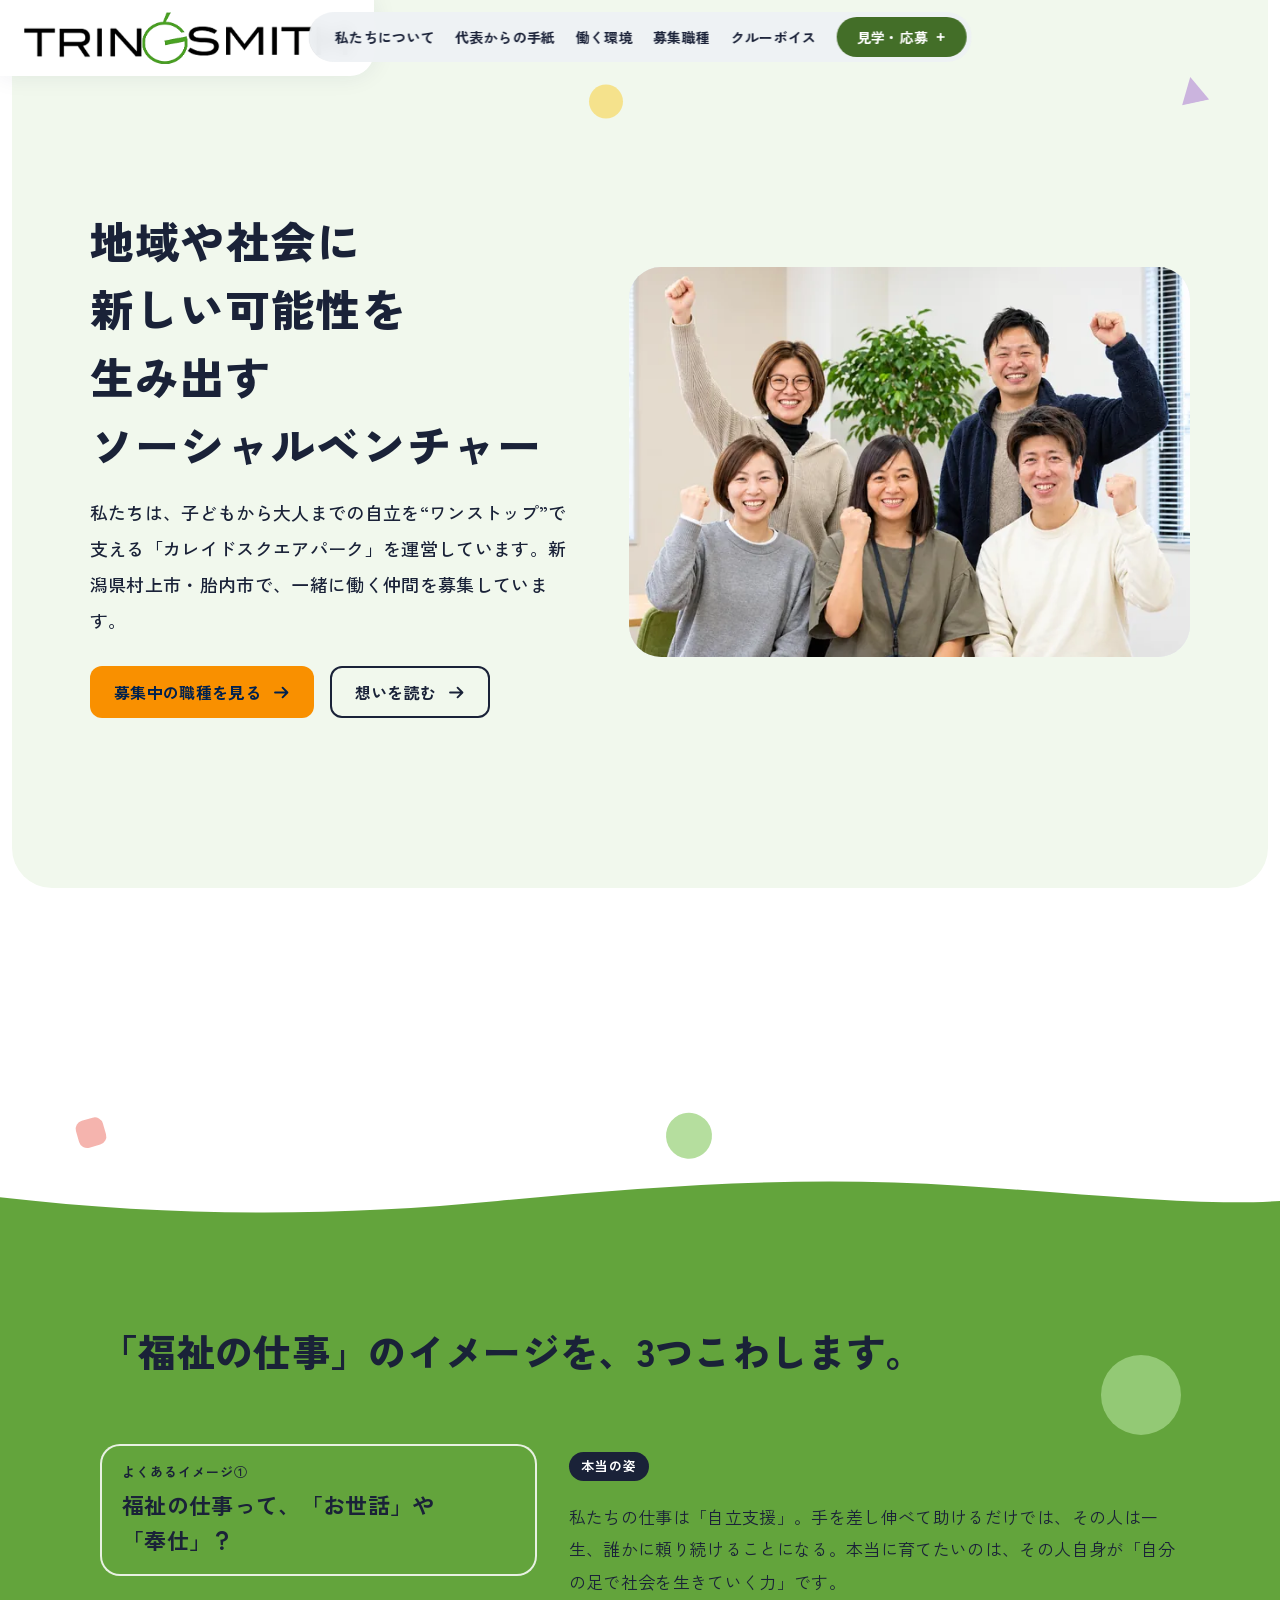
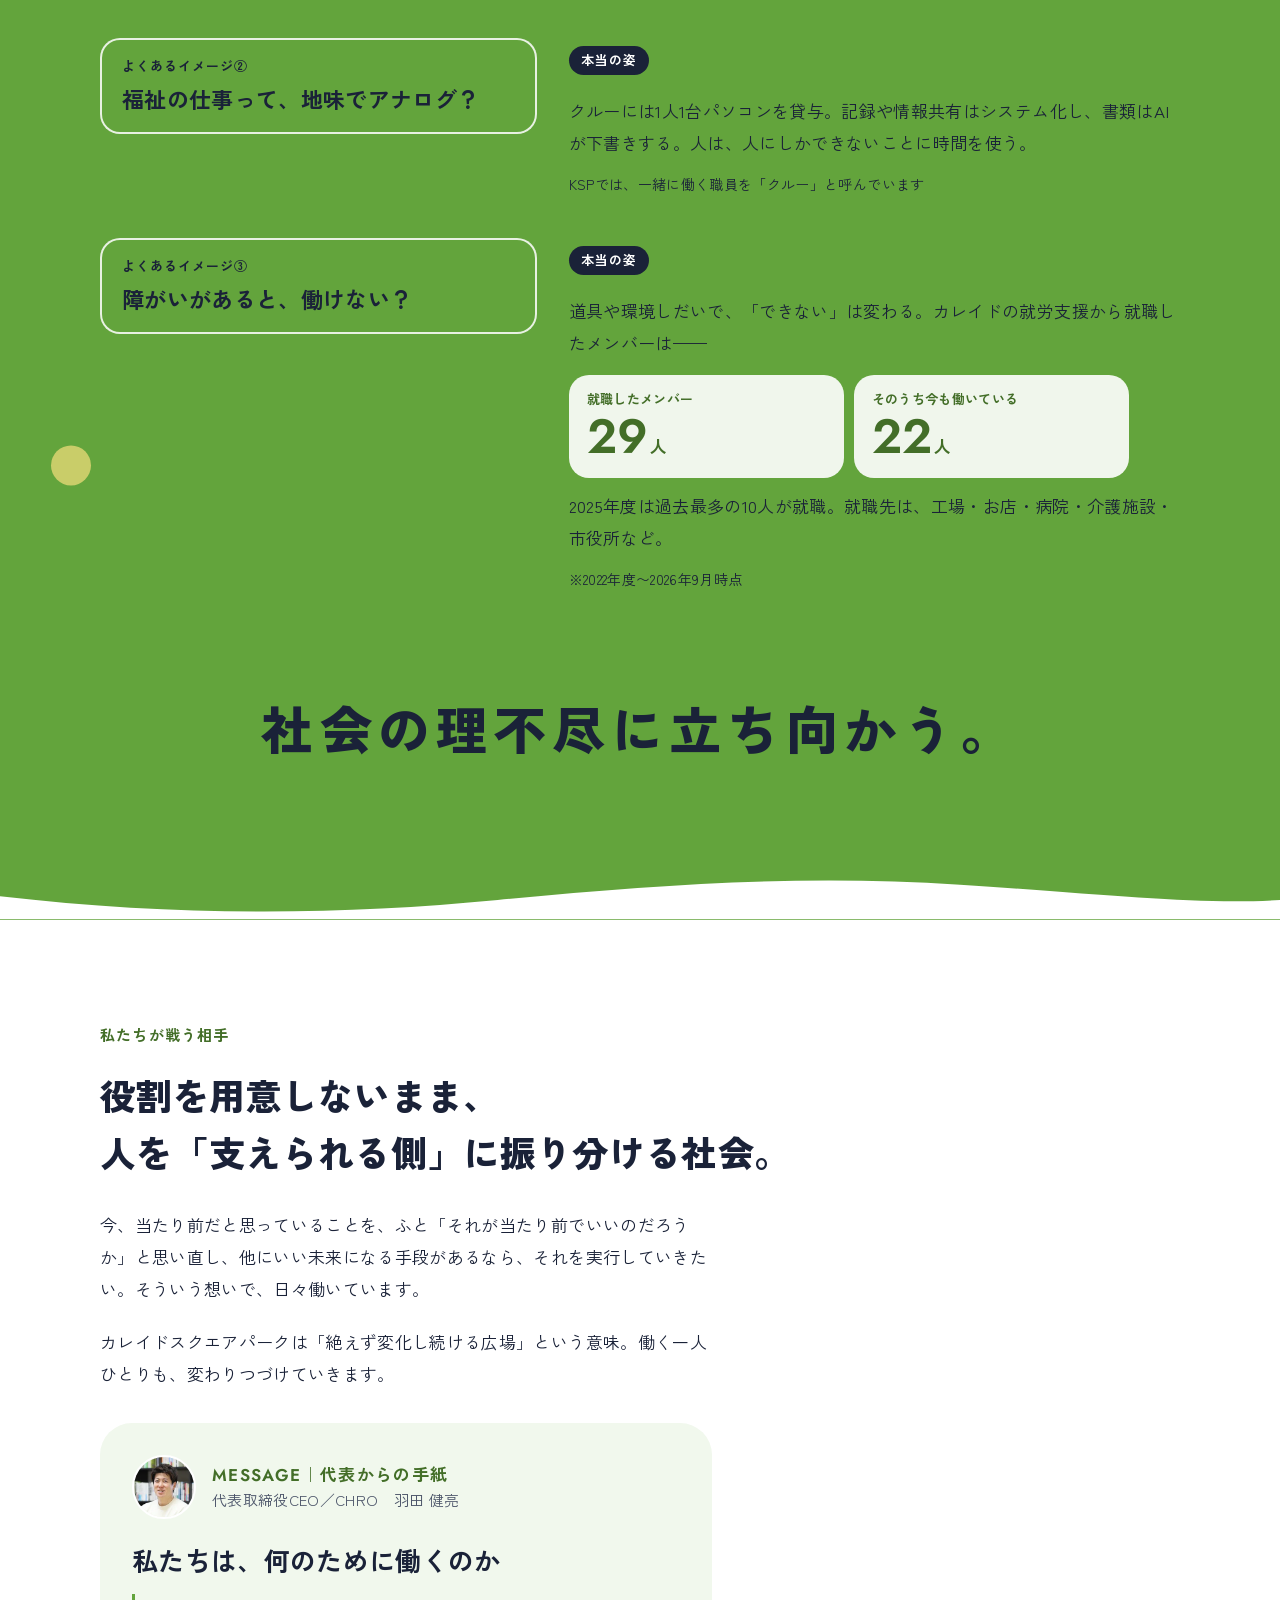
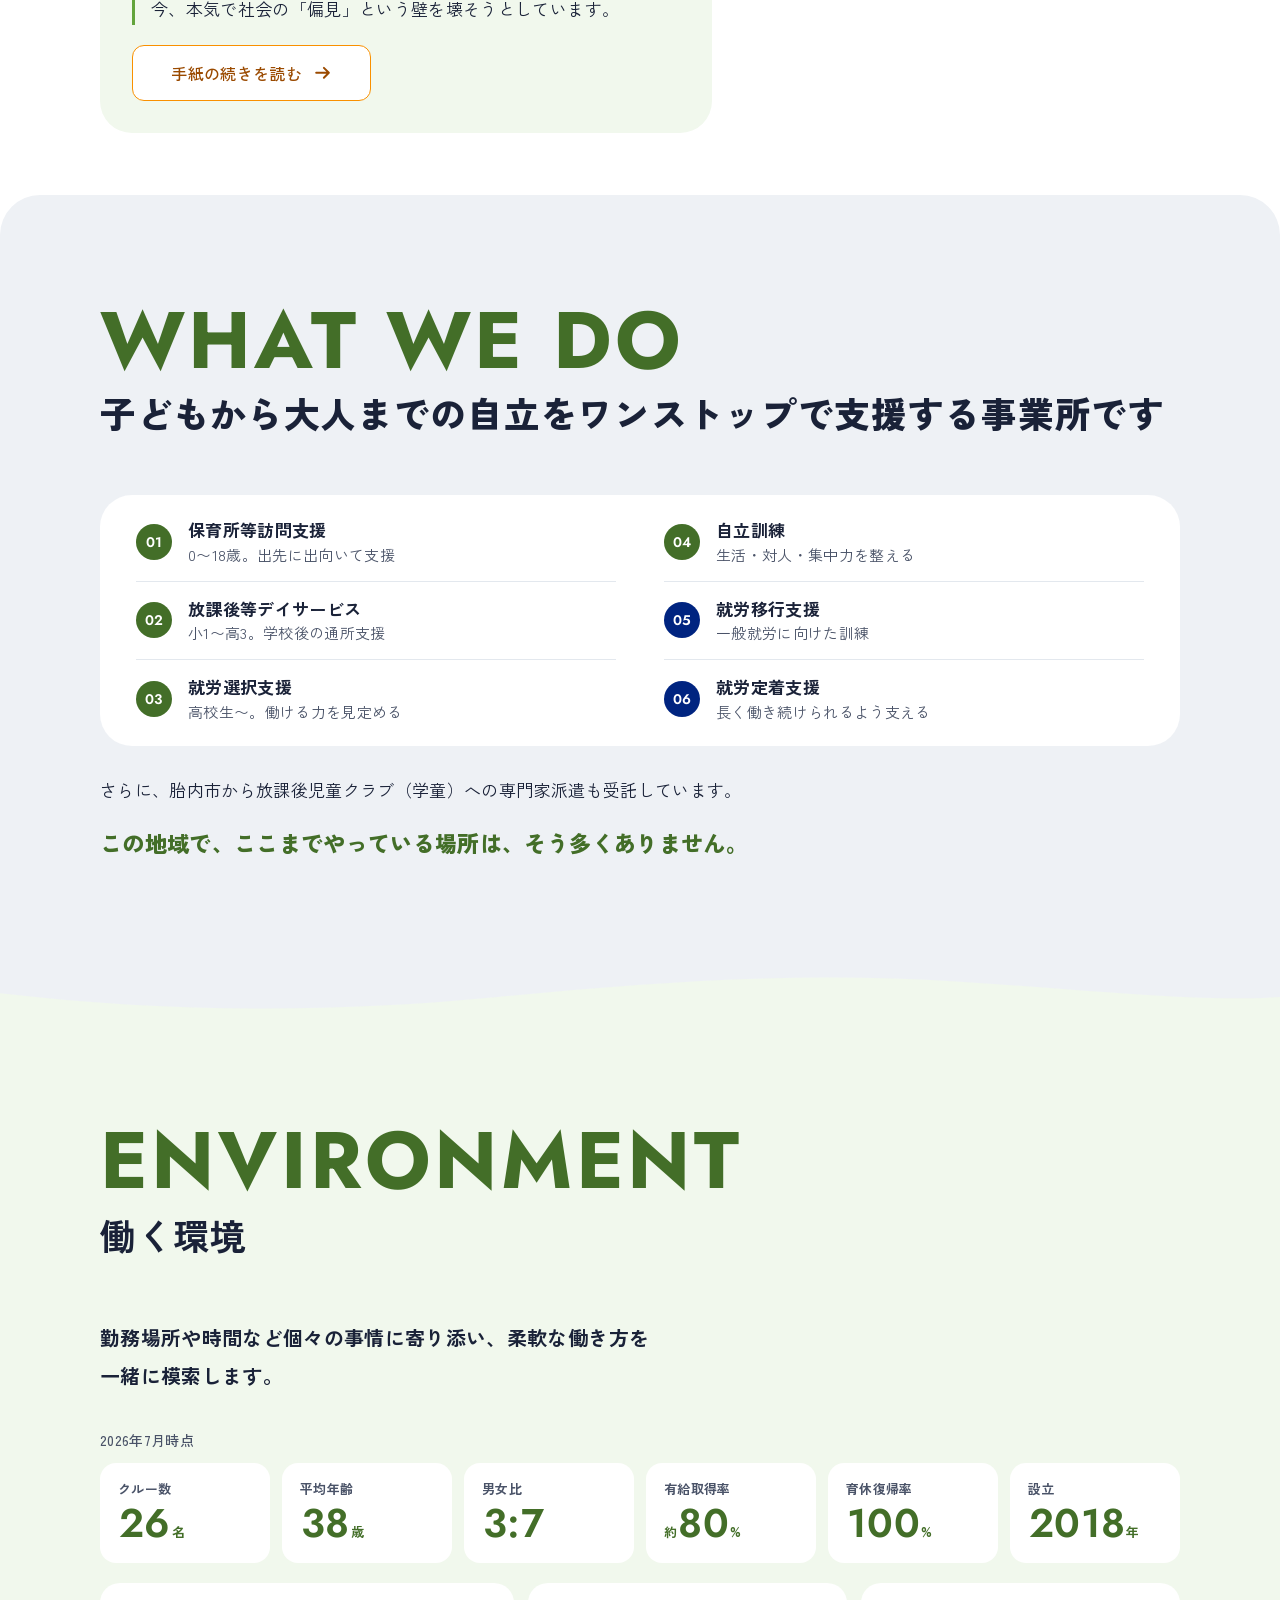
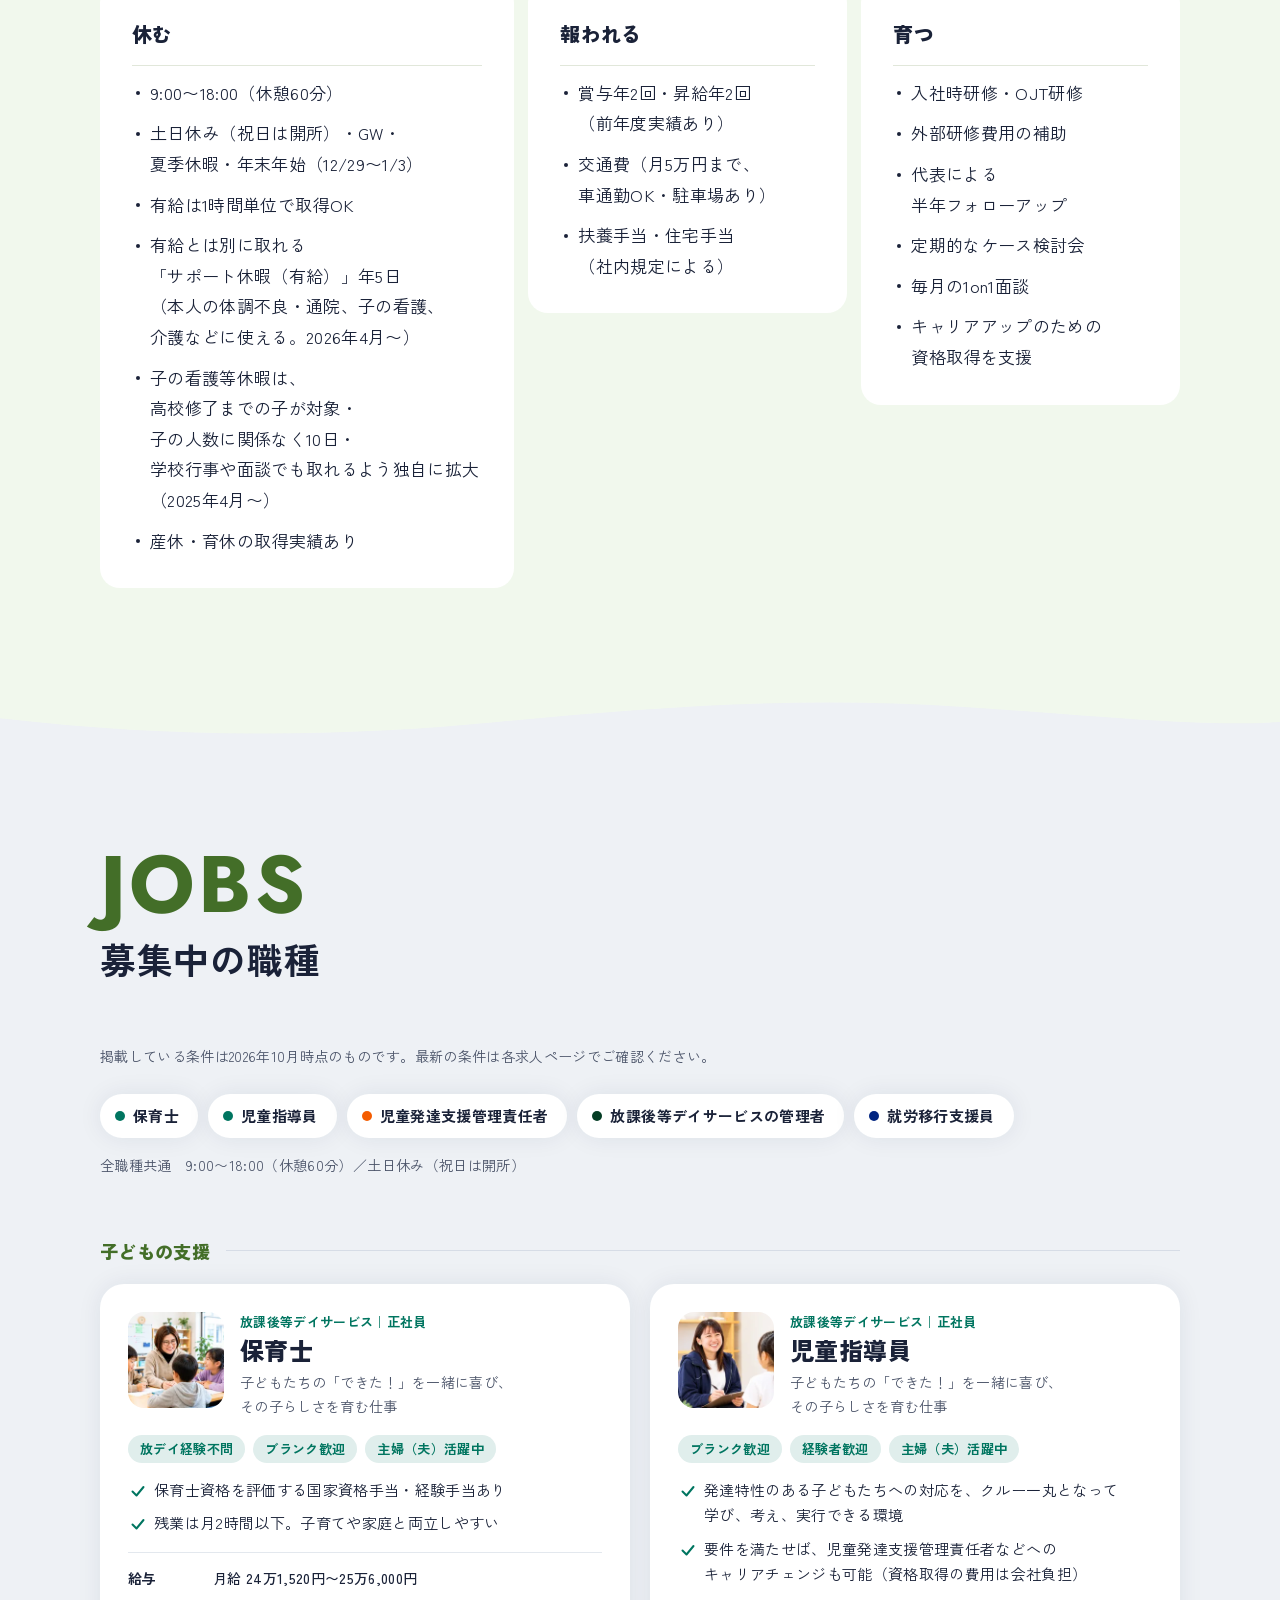
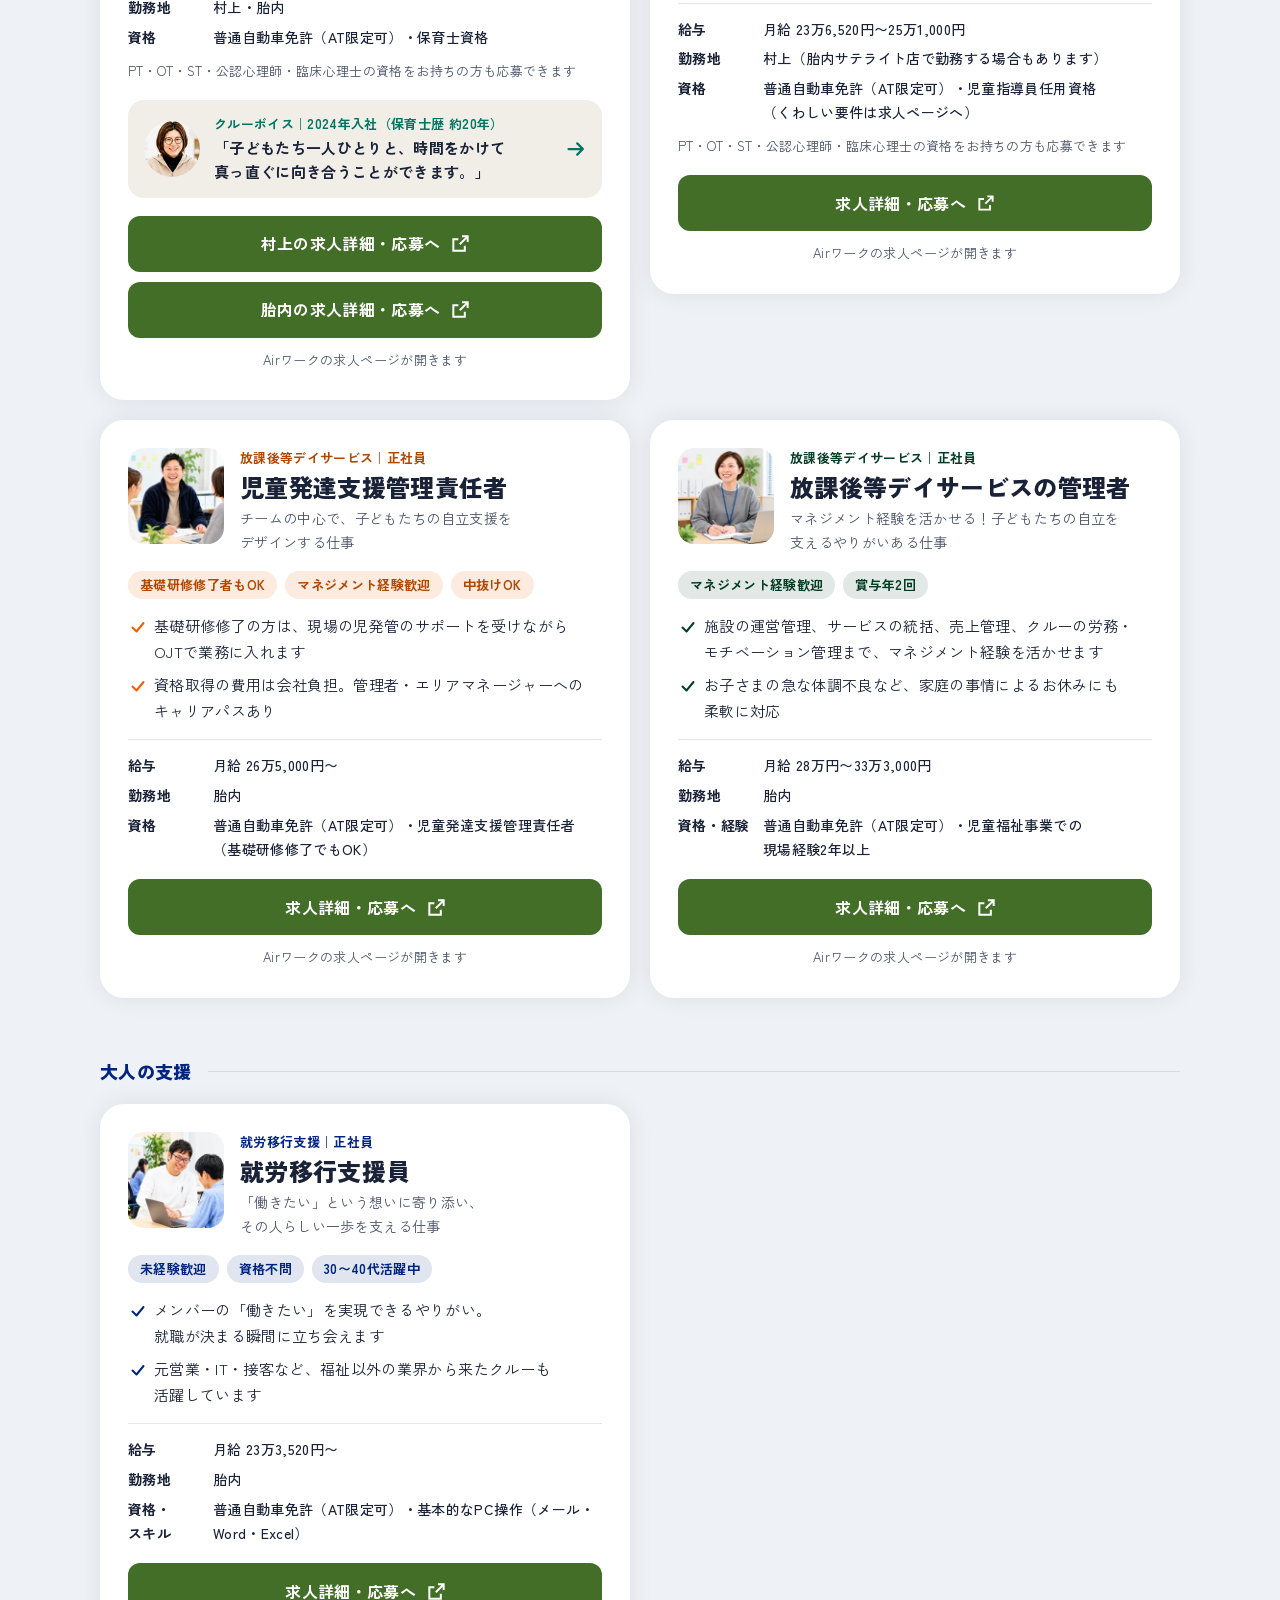
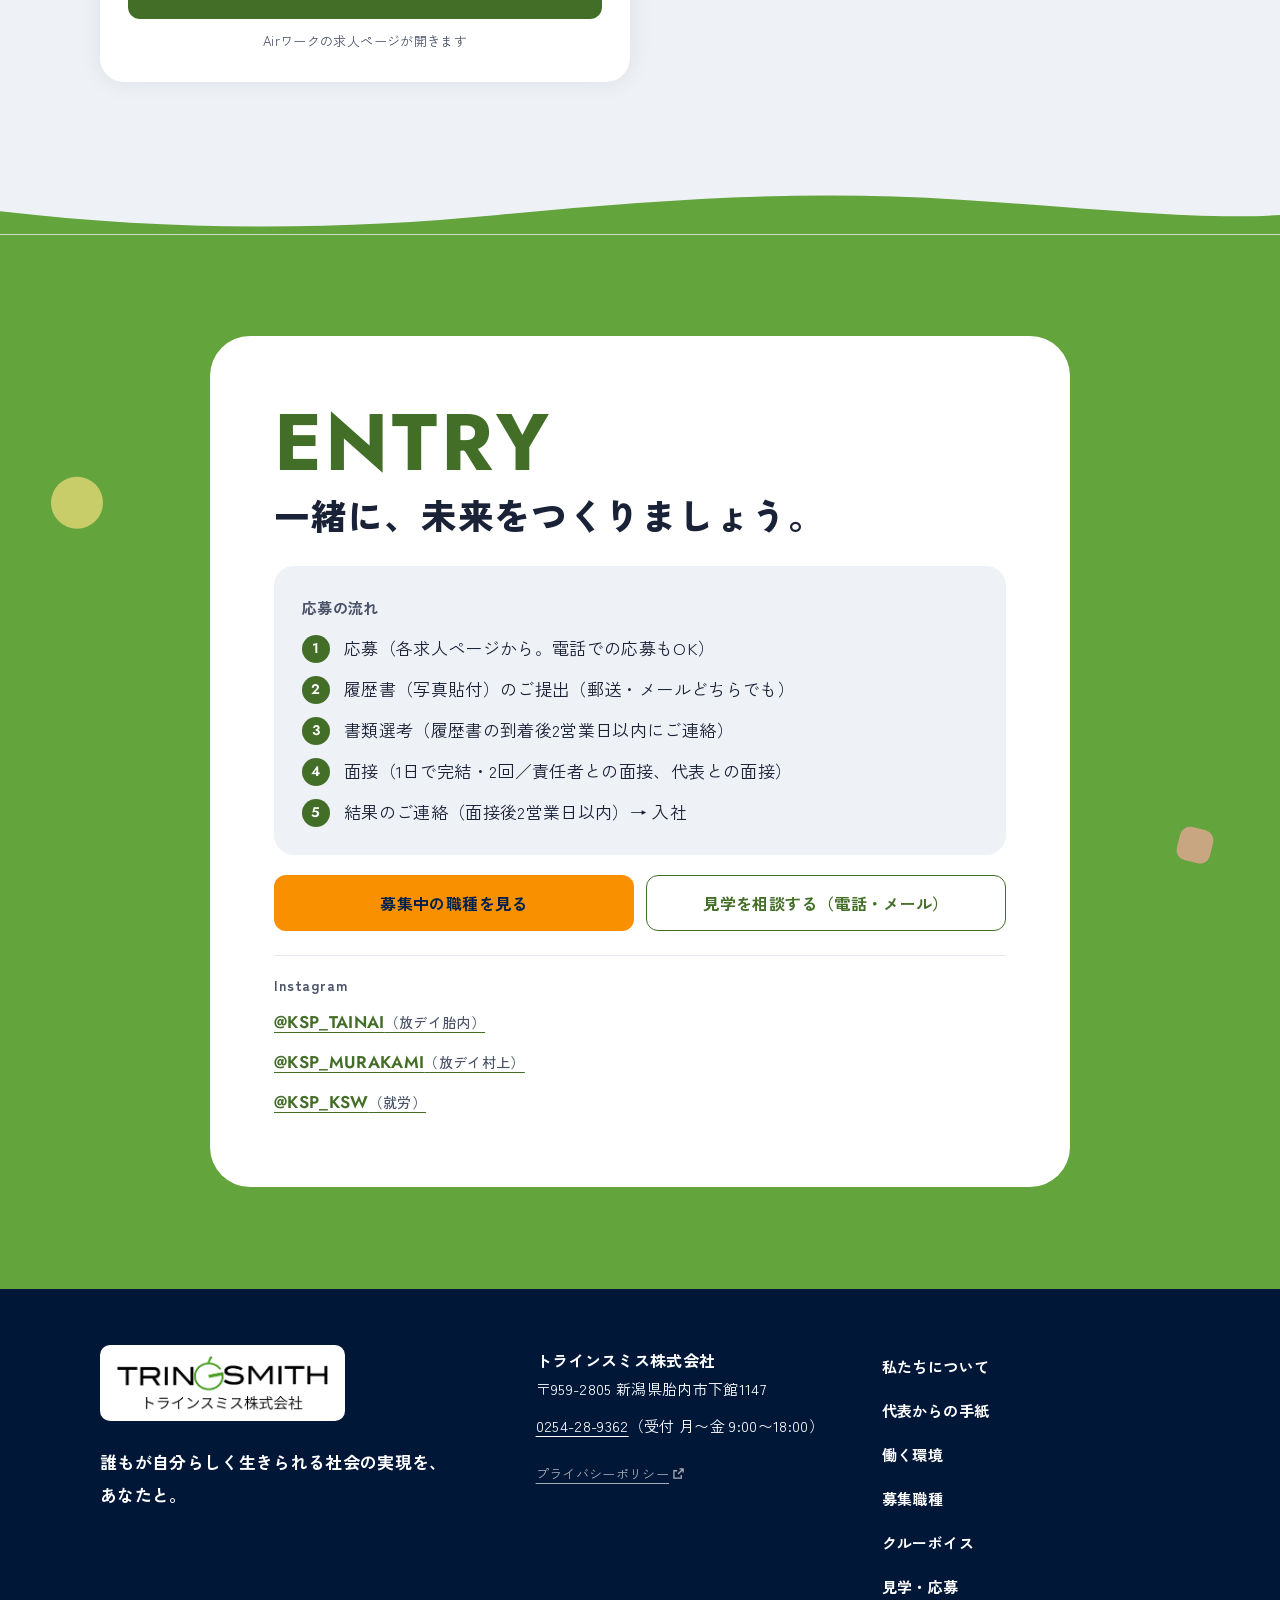
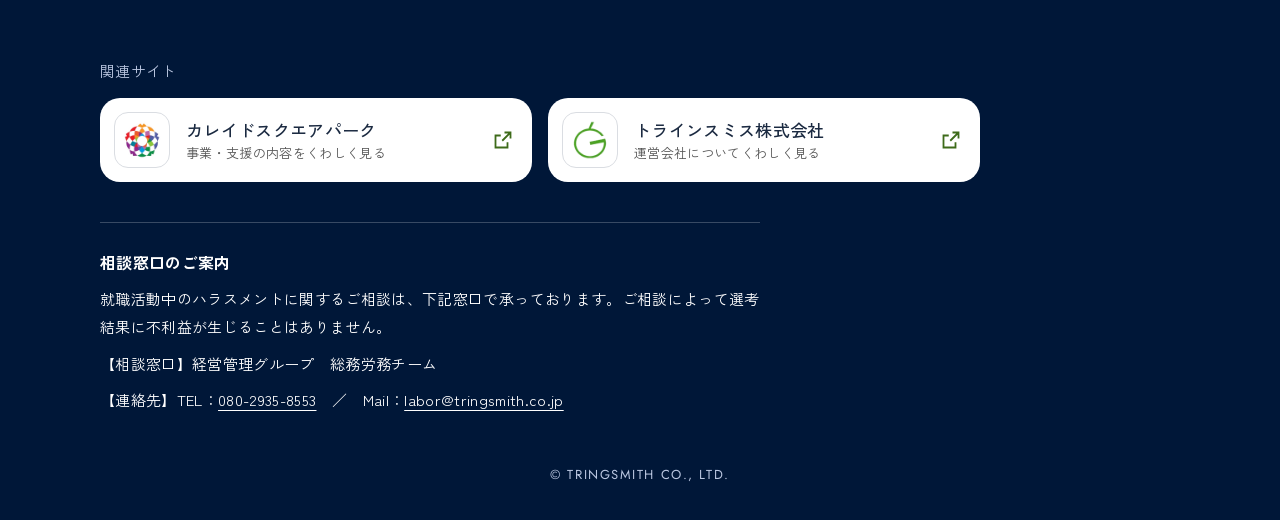
==== commit 39532b52: "児童指導員の勤務地に、胎内サテライト店で勤務する場合があることを書き添える Co-Authored-By: Claude Opus 5.5 <noreply@anthropic.com>" ====
--- a/index.html
+++ b/index.html
@@ -5,17 +5,20 @@
 <meta name="viewport" content="width=device-width, initial-scale=1">
 <title>採用情報｜カレイドスクエアパーク（新潟県村上市・胎内市）｜トラインスミス株式会社</title>
 <meta name="description" content="新潟県村上市・胎内市で、カレイドスクエアパーク（放課後等デイサービス・就労移行支援など）を運営しています。一緒に働く仲間を募集中です。">
-<link rel="canonical" href="https://kaleido-square-park.github.io/ksp-recruit/">
+<link rel="canonical" href="https://recruit.tringsmith.co.jp/">
 <meta name="theme-color" content="#436E28">
 <meta property="og:type" content="website">
 <meta property="og:site_name" content="トラインスミス株式会社 採用情報">
 <meta property="og:title" content="地域や社会に新しい可能性を生み出すソーシャルベンチャー｜トラインスミス株式会社 採用情報">
 <meta property="og:description" content="新潟県村上市・胎内市で、カレイドスクエアパーク（放課後等デイサービス・就労移行支援など）を運営しています。一緒に働く仲間を募集中です。">
-<meta property="og:url" content="https://kaleido-square-park.github.io/ksp-recruit/">
-<meta property="og:image" content="https://kaleido-square-park.github.io/ksp-recruit/assets/img/ogp.jpg">
+<meta property="og:url" content="https://recruit.tringsmith.co.jp/">
+<meta property="og:image" content="https://recruit.tringsmith.co.jp/assets/img/ogp.jpg">
+<meta property="og:image:width" content="1200">
+<meta property="og:image:height" content="630">
+<meta property="og:image:alt" content="トラインスミス株式会社 採用サイト　地域や社会に新しい可能性を生み出すソーシャルベンチャー">
 <meta property="og:locale" content="ja_JP">
 <meta name="twitter:card" content="summary_large_image">
-<meta name="twitter:image" content="https://kaleido-square-park.github.io/ksp-recruit/assets/img/ogp.jpg">
+<meta name="twitter:image" content="https://recruit.tringsmith.co.jp/assets/img/ogp.jpg">
 <link rel="icon" href="favicon.ico" sizes="any">
 <link rel="icon" href="assets/img/favicon-32.png" type="image/png" sizes="32x32">
 <link rel="apple-touch-icon" href="assets/img/favicon-180.png">
@@ -331,7 +334,7 @@
         </ul>
         <dl class="jcard__info">
           <div><dt>給与</dt><dd><span class="nb">月給 23万6,520円〜</span><span class="nb">25万1,000円</span></dd></div>
-          <div><dt>勤務地</dt><dd>村上</dd></div>
+          <div><dt>勤務地</dt><dd><span class="nb">村上</span><span class="nb">（胎内サテライト店で</span><span class="nb">勤務する場合も</span><span class="nb">あります）</span></dd></div>
           <div><dt>資格</dt><dd><span class="nb">普通自動車免許</span><span class="nb">（AT限定可）・</span><span class="nb">児童指導員任用資格</span><span class="nb">（くわしい要件は</span><span class="nb">求人ページへ）</span></dd></div>
         </dl>
         <p class="jcard__plus"><span class="nb">PT・OT・ST・</span><span class="nb">公認心理師・</span><span class="nb">臨床心理士の資格を</span><span class="nb">お持ちの方も</span><span class="nb">応募できます</span></p>
--- a/assets/css/theme.css
+++ b/assets/css/theme.css
@@ -637,6 +637,11 @@
 @media (max-width: 374px) {
   .theme-green .jcard__voice { gap: 8px; padding-left: 12px; }
 }
+/* 600px以上：一言を3つのまとまりで区切らず横に流し（2行）、行の長さをそろえる。単語の途中では折り返さない */
+@media (min-width: 600px) {
+  .theme-green .jcard__voice-quote { text-wrap: balance; }
+  .theme-green .jcard__voice-quote > .nb { display: inline; }
+}
 
 
 
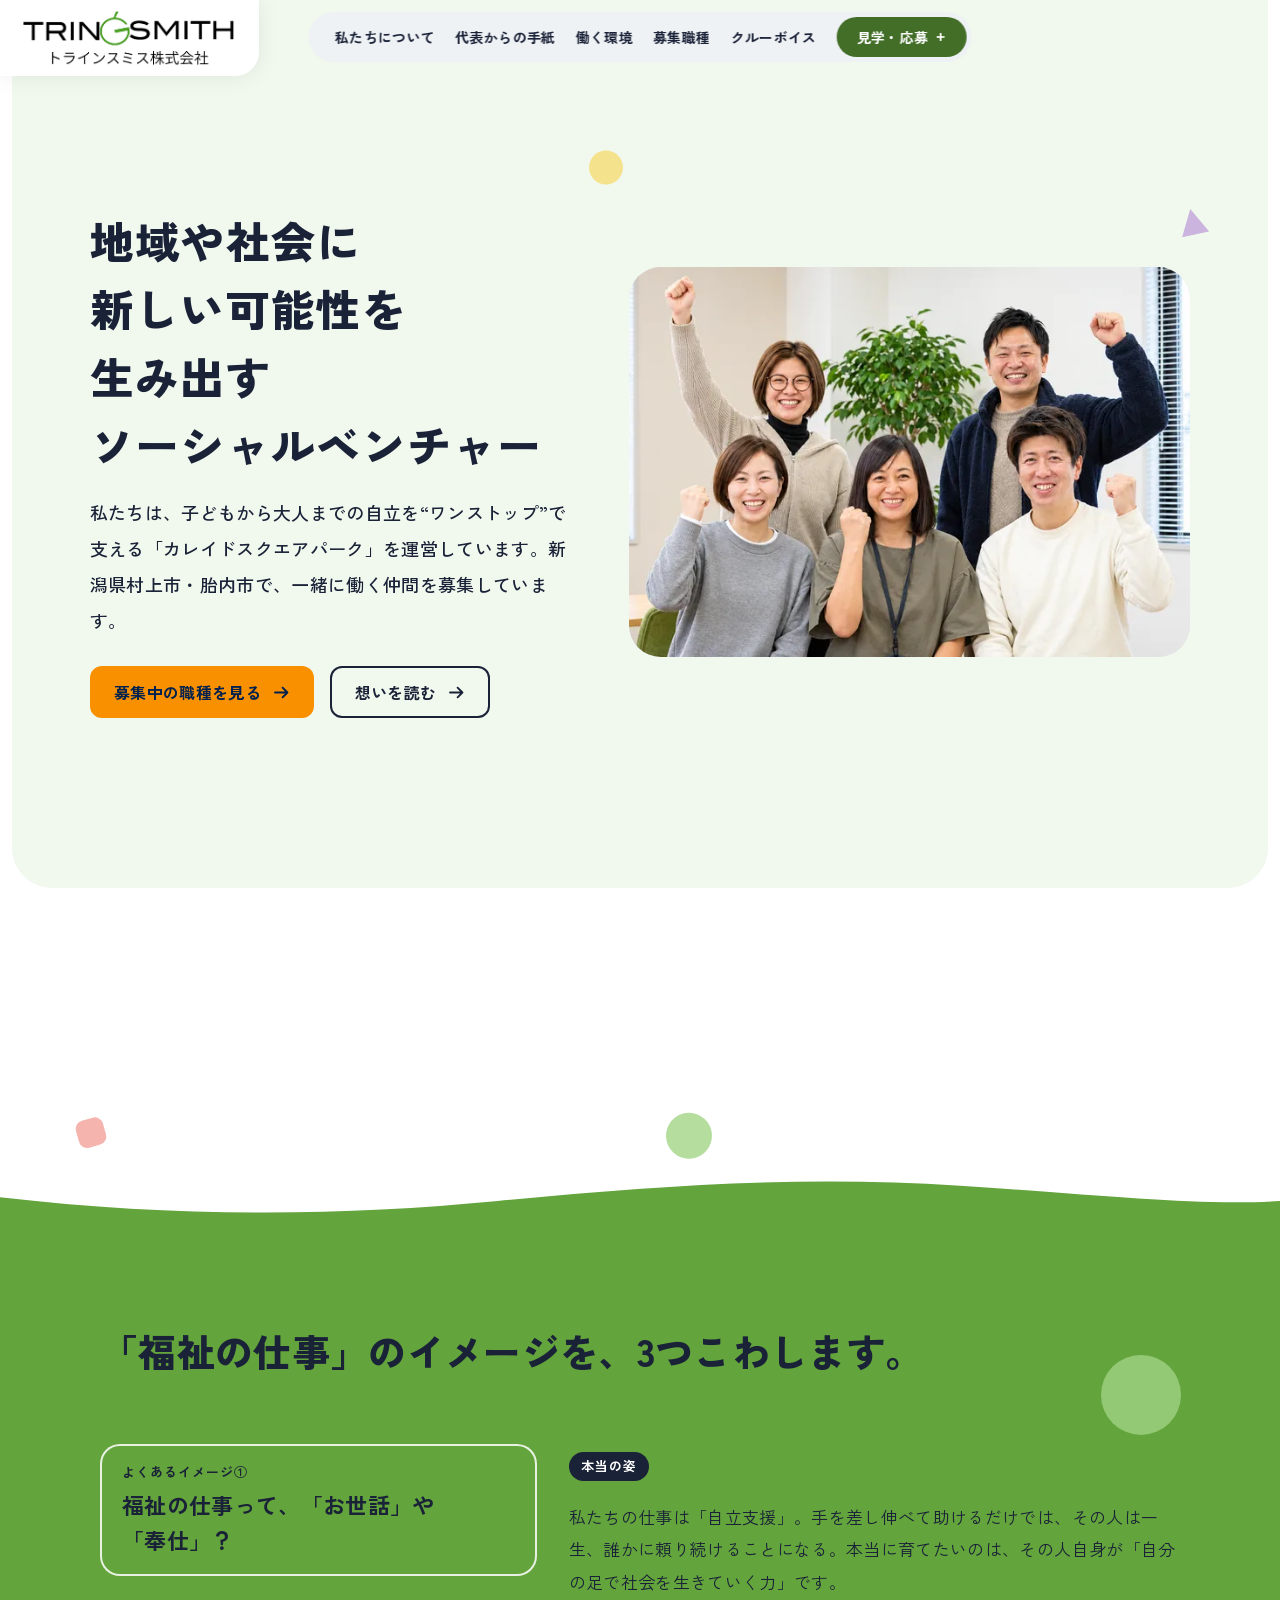
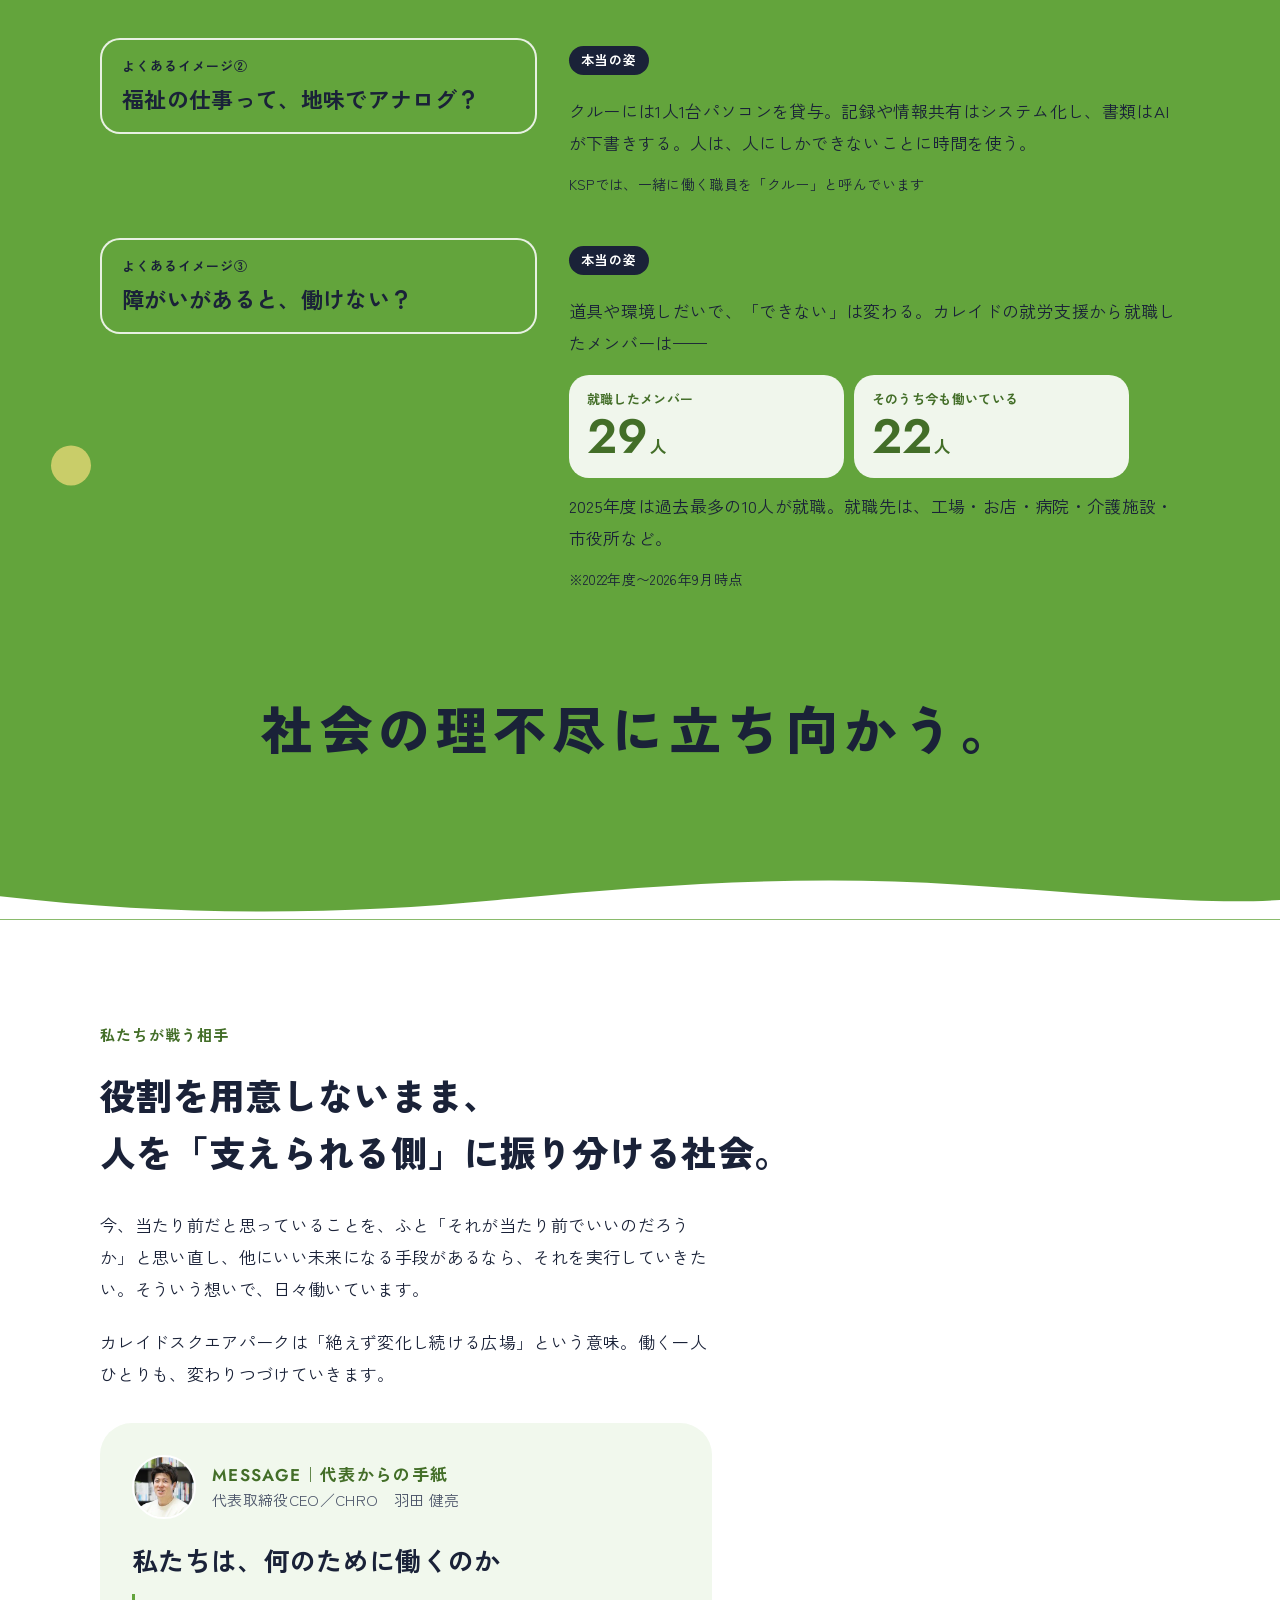
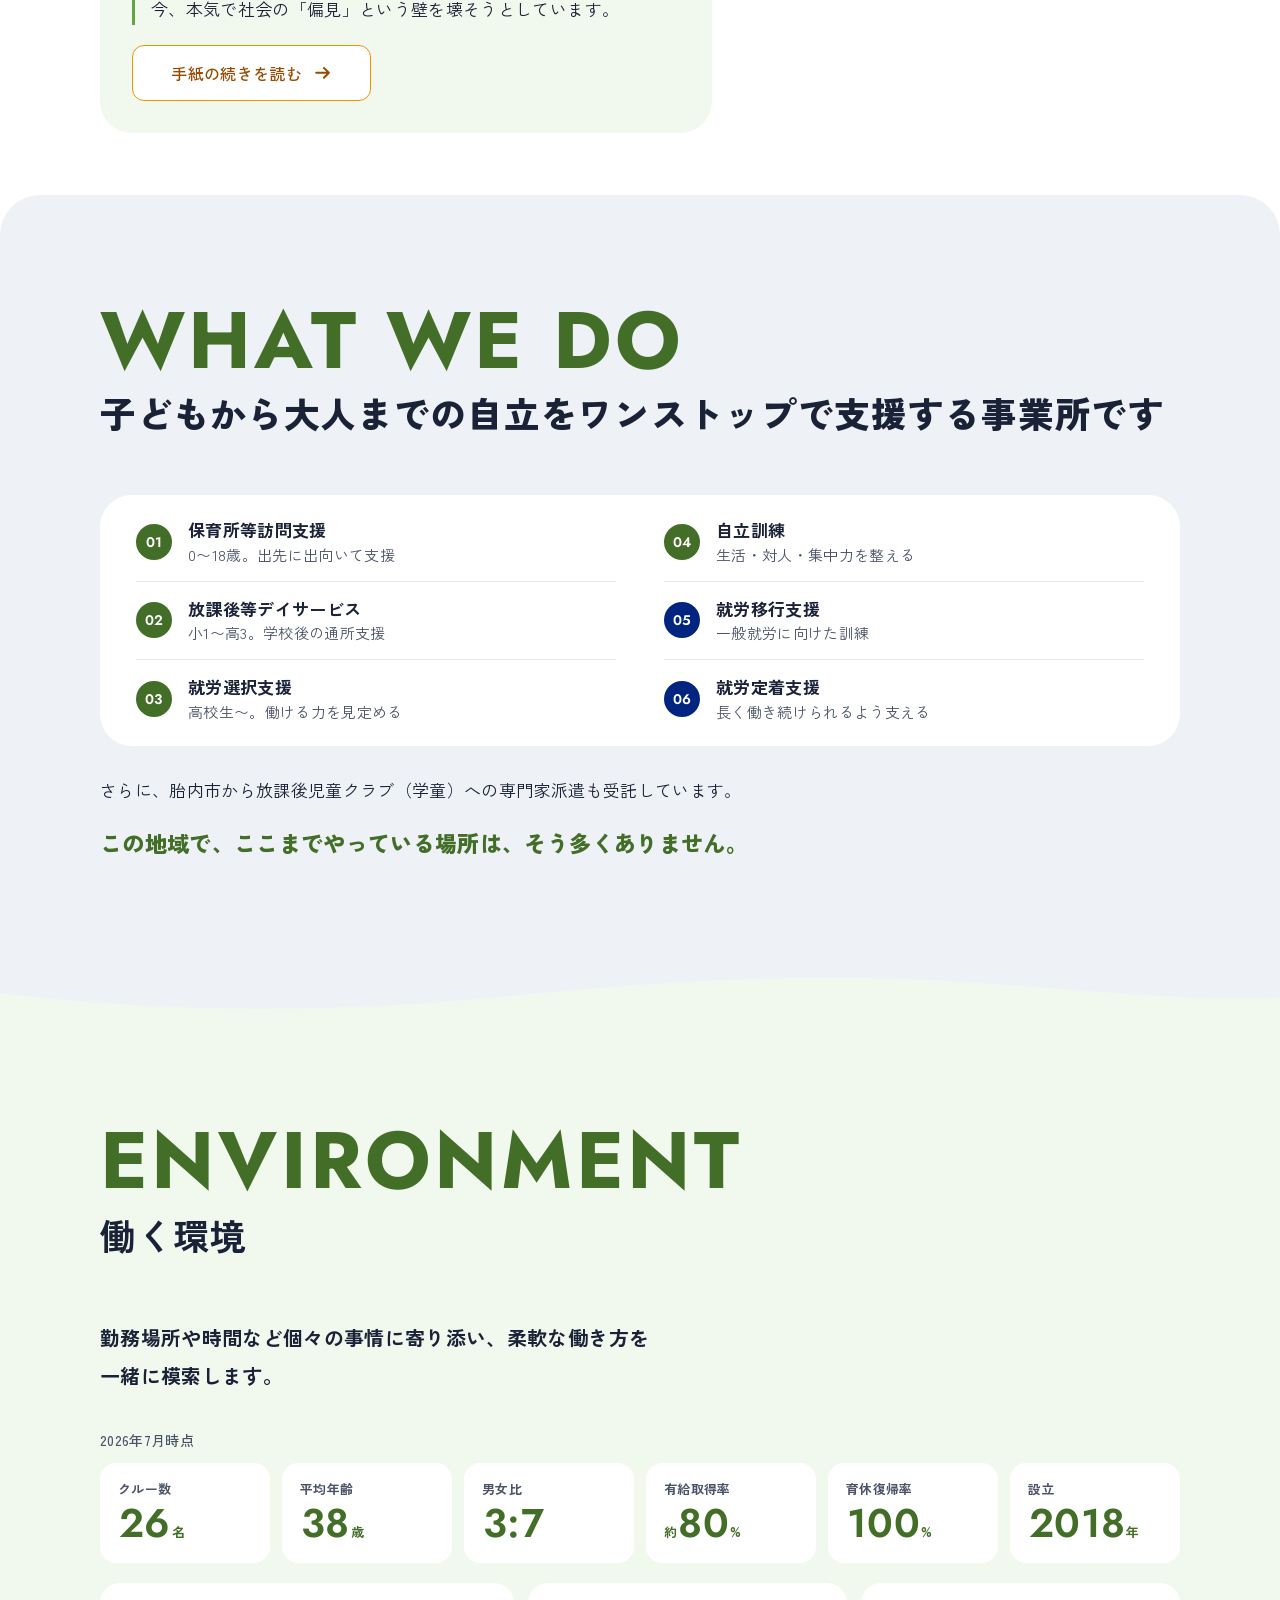
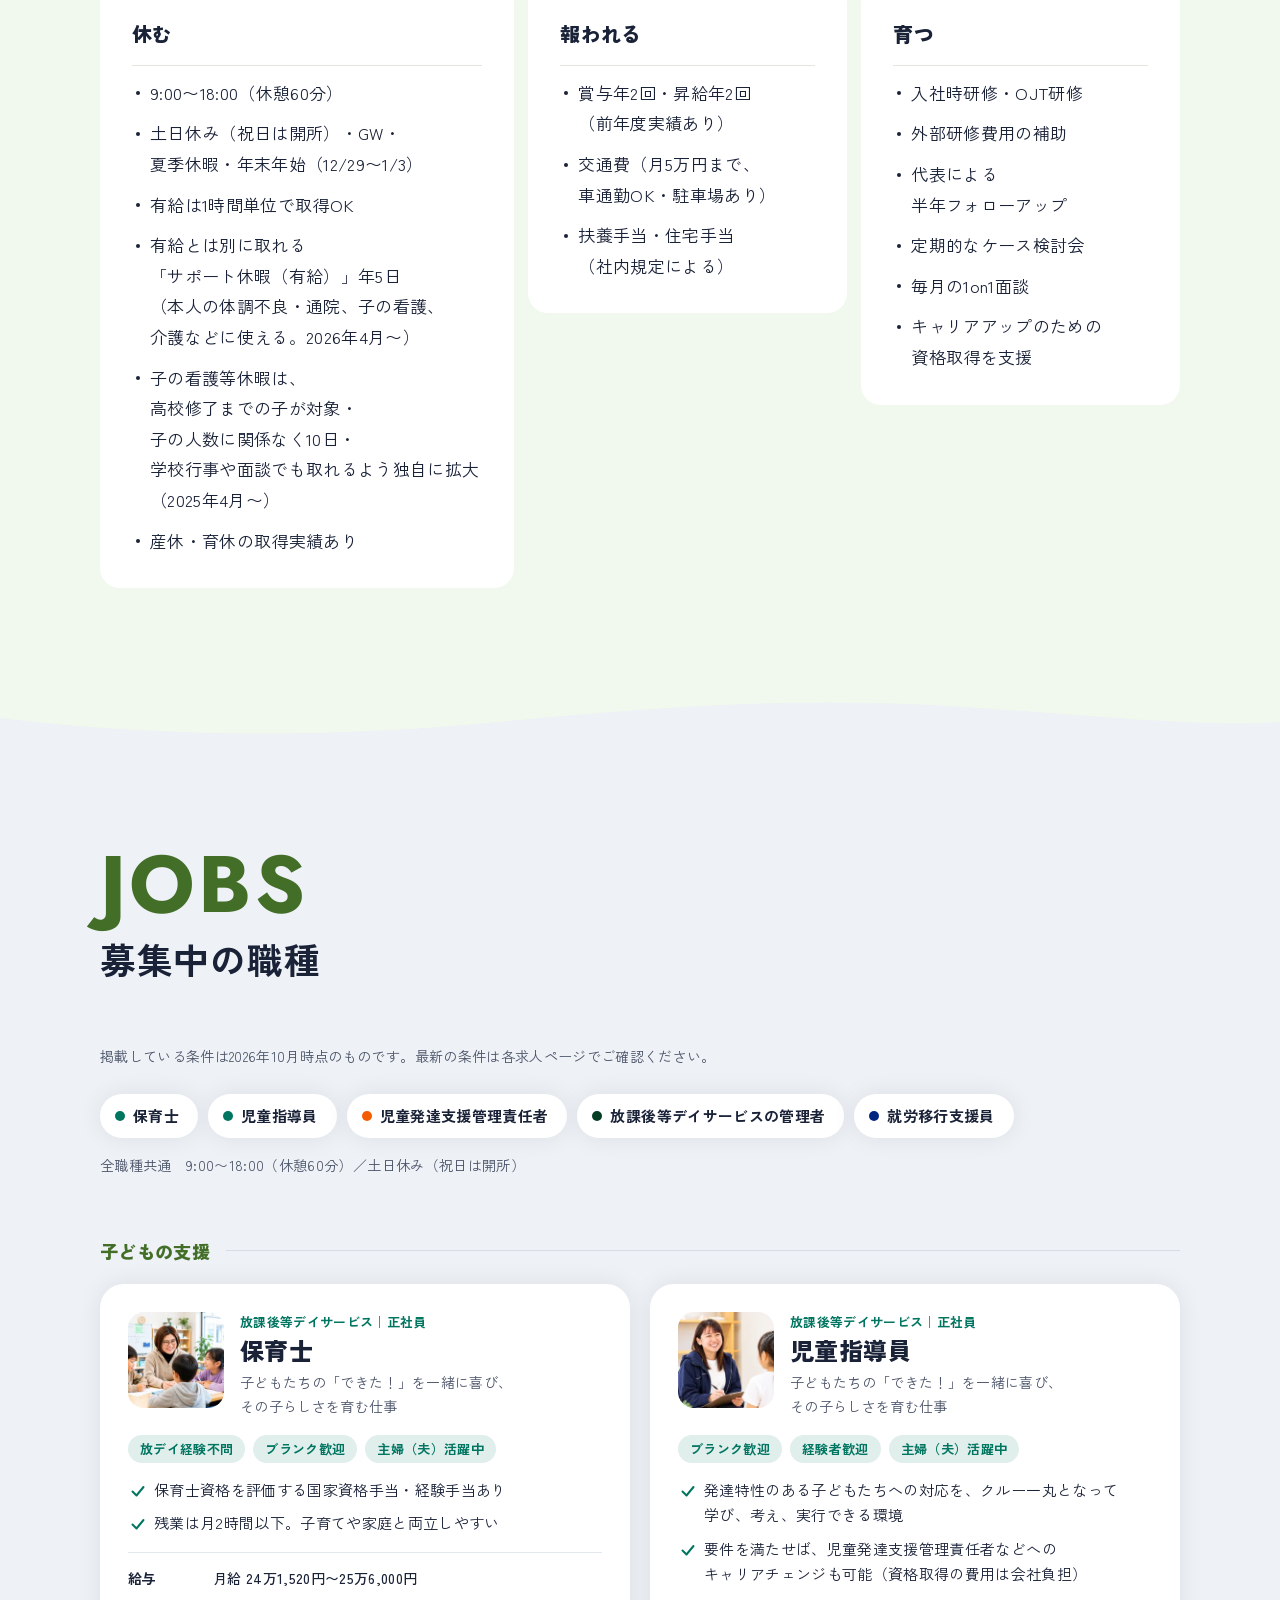
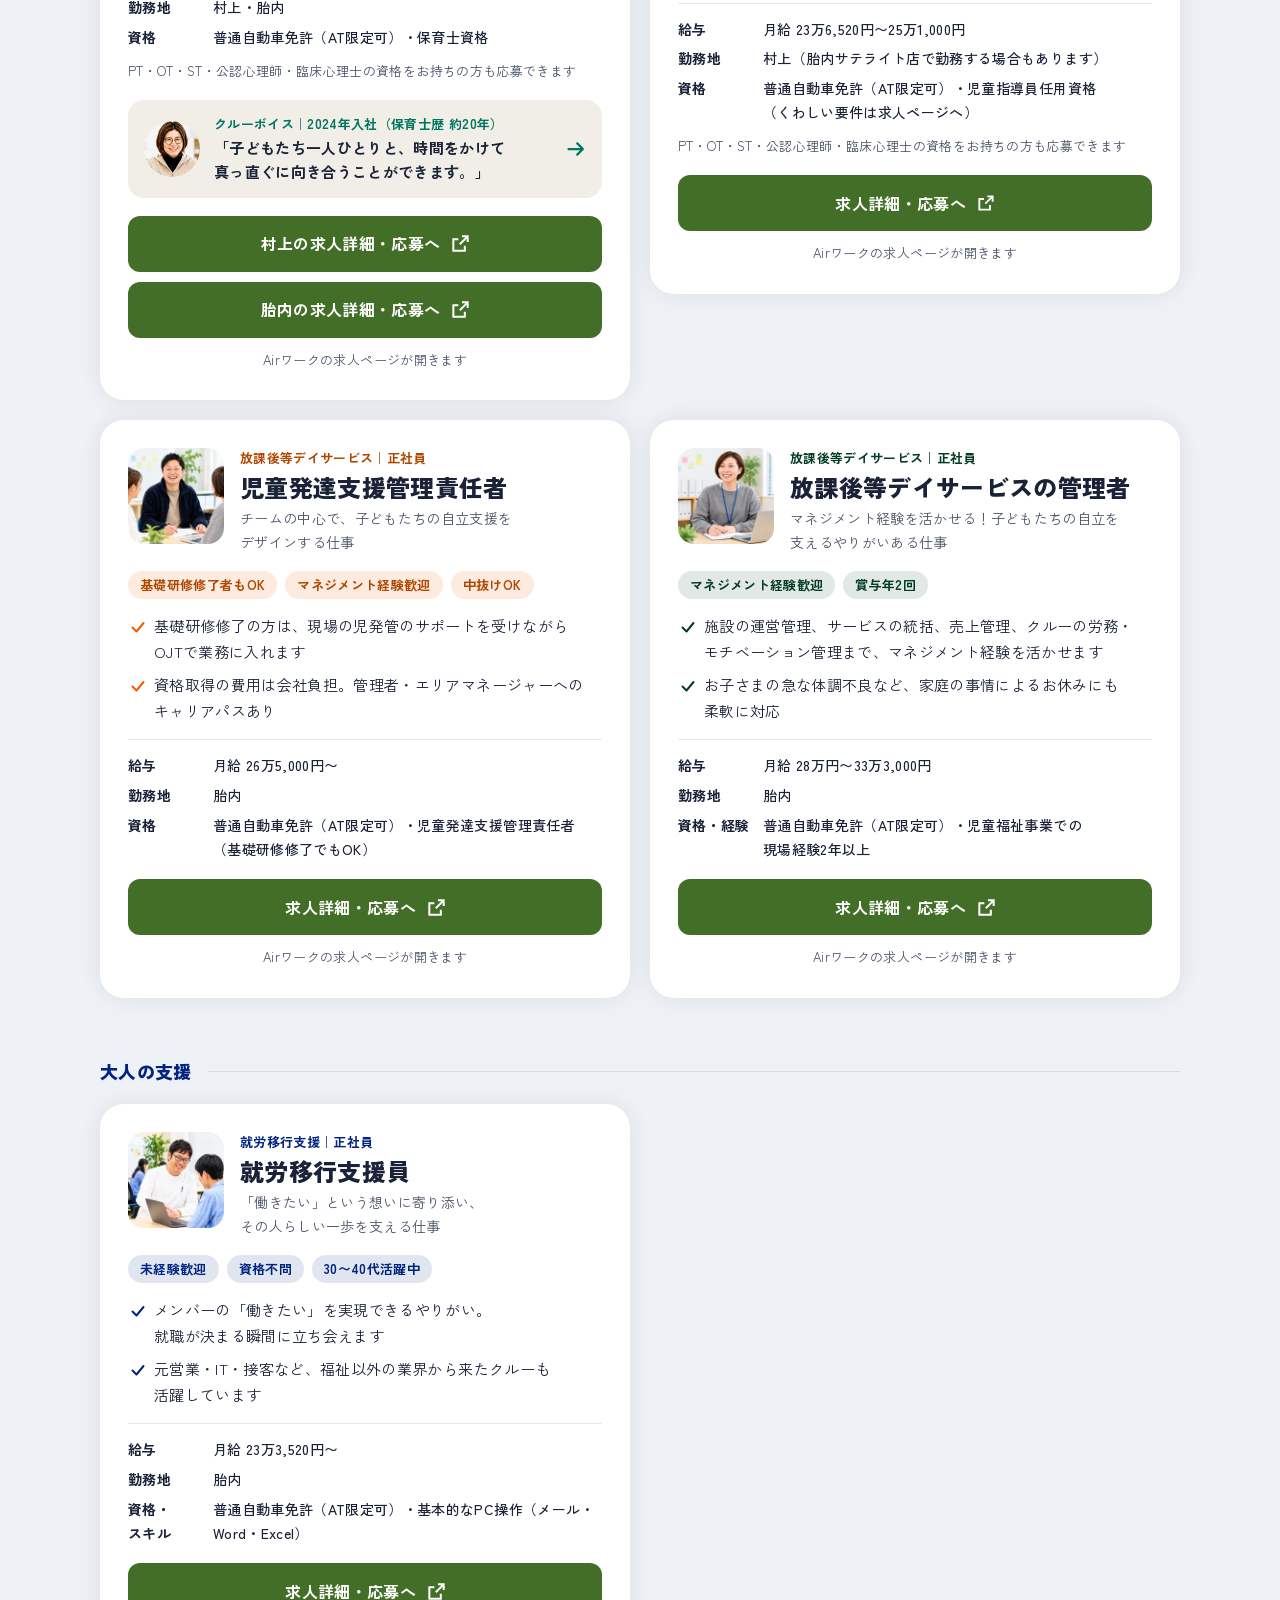
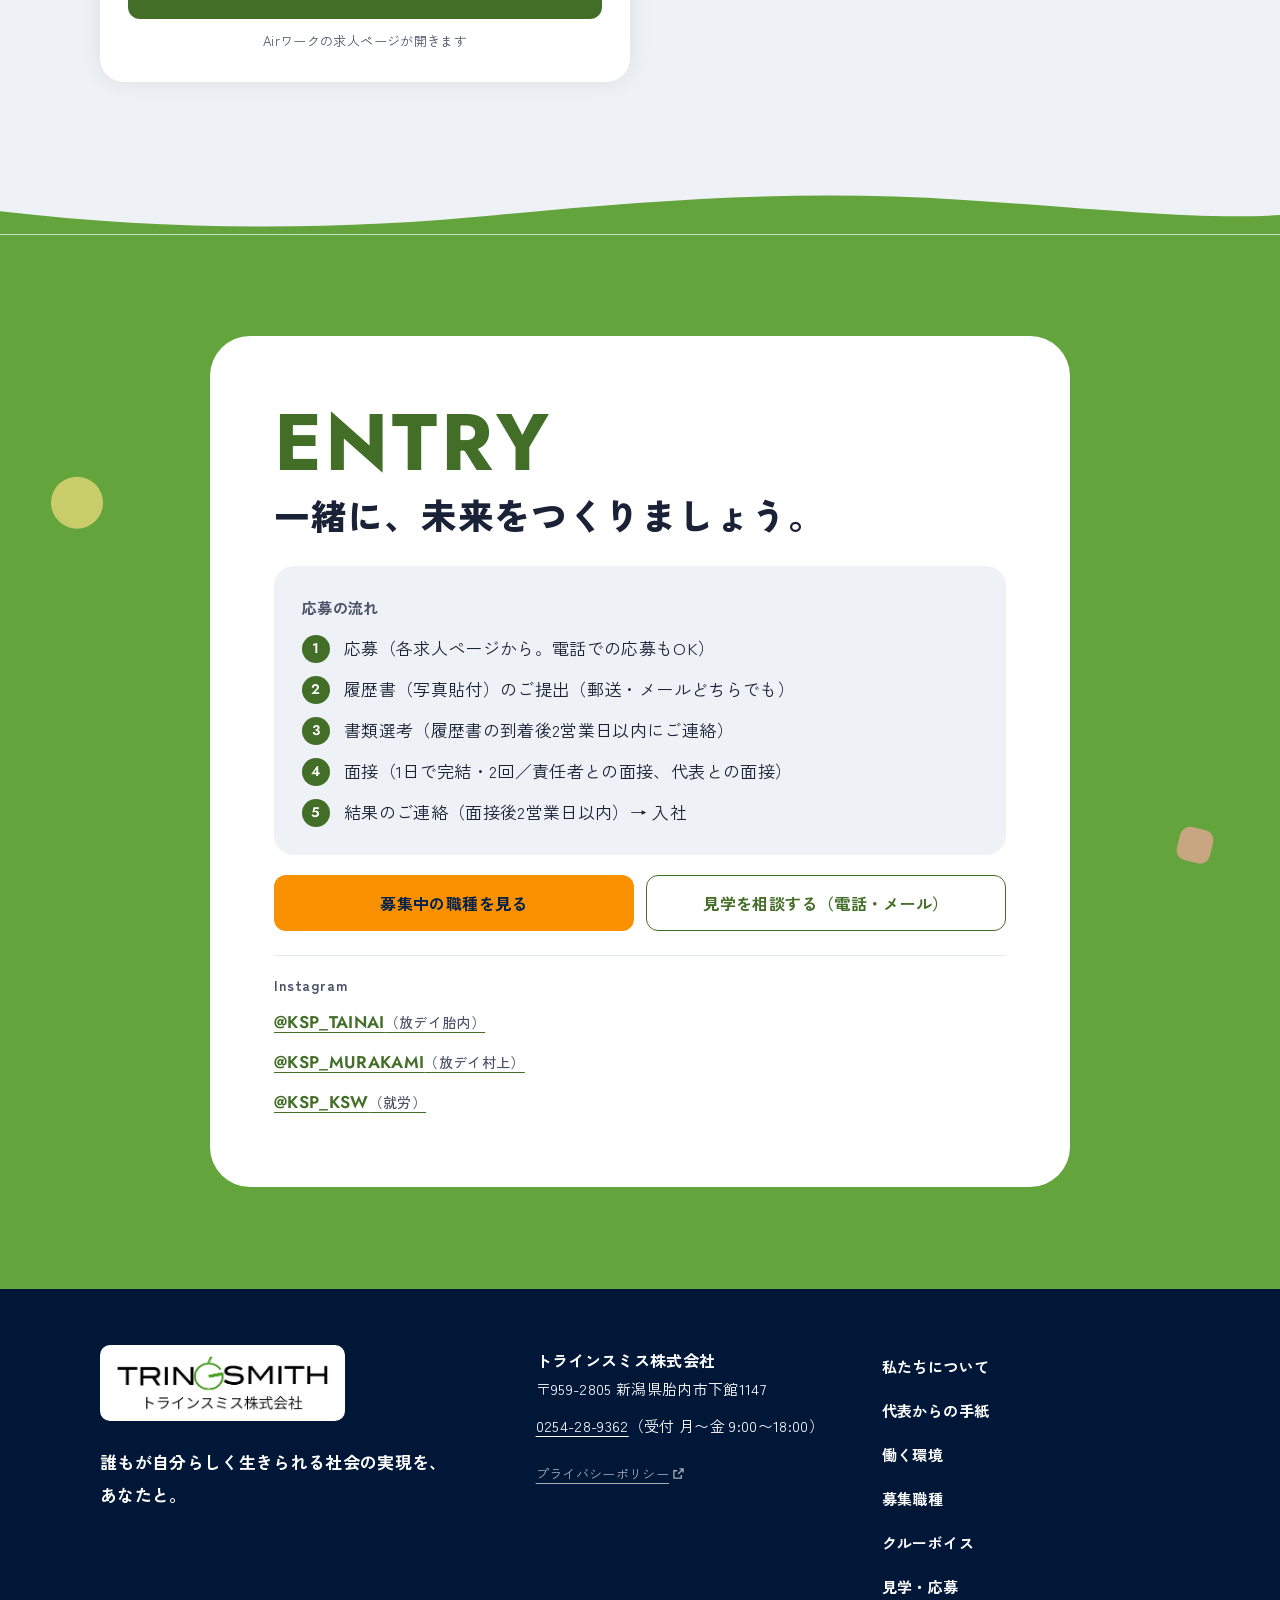
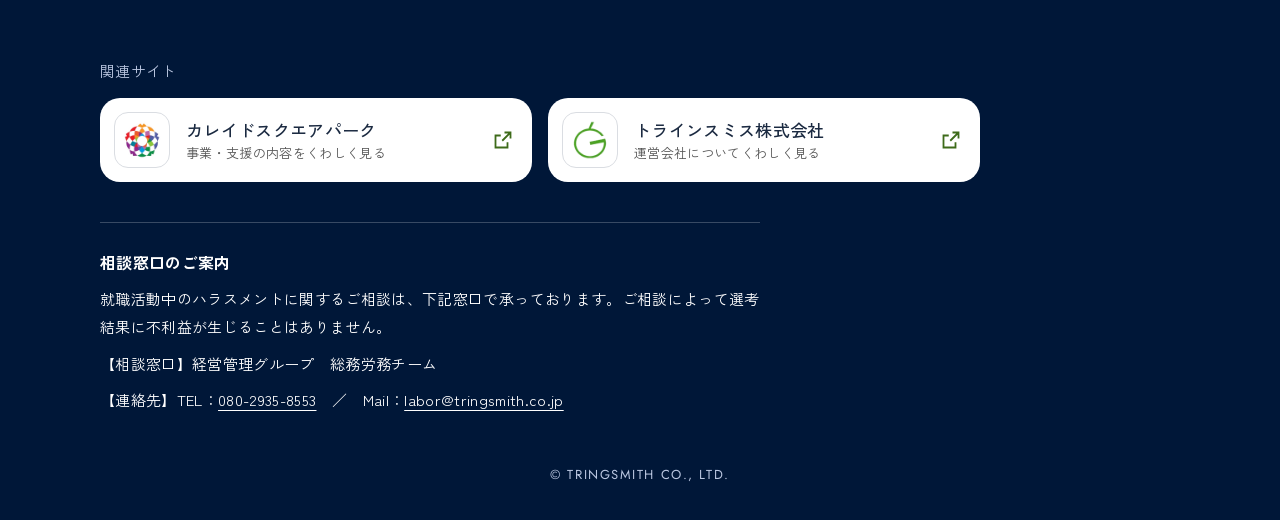
==== commit a47b0bb9: "フォントを使う文字だけに絞ってサイトに置き、Googleフォントの読み込みをやめる。想いのページの目次をスマホで最初から閉じる。アクセス解析の計測条件から旧ドメインを外す Co-Authored-By" ====
--- a/index.html
+++ b/index.html
@@ -22,9 +22,6 @@
 <link rel="icon" href="favicon.ico" sizes="any">
 <link rel="icon" href="assets/img/favicon-32.png" type="image/png" sizes="32x32">
 <link rel="apple-touch-icon" href="assets/img/favicon-180.png">
-<link rel="preconnect" href="https://fonts.googleapis.com">
-<link rel="preconnect" href="https://fonts.gstatic.com" crossorigin>
-<link rel="stylesheet" href="https://fonts.googleapis.com/css2?family=Jost:wght@400;500;600;700&family=Zen+Kaku+Gothic+New:wght@400;500;700;900&display=swap">
 <link rel="stylesheet" href="assets/css/style.css">
 <link rel="stylesheet" href="assets/css/theme.css">
 <script>document.documentElement.classList.add('js');
--- a/assets/css/style.css
+++ b/assets/css/style.css
@@ -1,6 +1,13 @@
 /* =========================================================
    カレイドスクエアパーク 採用サイト
    ========================================================= */
+
+/* フォント：サイトで使う文字だけに絞ったもの（uv run _tools/fonts.py で作る。ライセンスは assets/fonts/OFL-*.txt） */
+@font-face { font-family: "Zen Kaku Gothic New"; font-style: normal; font-weight: 400; font-display: swap; src: url("../fonts/zen-kaku-gothic-new-400.woff2") format("woff2"); }
+@font-face { font-family: "Zen Kaku Gothic New"; font-style: normal; font-weight: 500; font-display: swap; src: url("../fonts/zen-kaku-gothic-new-500.woff2") format("woff2"); }
+@font-face { font-family: "Zen Kaku Gothic New"; font-style: normal; font-weight: 700; font-display: swap; src: url("../fonts/zen-kaku-gothic-new-700.woff2") format("woff2"); }
+@font-face { font-family: "Zen Kaku Gothic New"; font-style: normal; font-weight: 900; font-display: swap; src: url("../fonts/zen-kaku-gothic-new-900.woff2") format("woff2"); }
+@font-face { font-family: "Jost"; font-style: normal; font-weight: 400 700; font-display: swap; src: url("../fonts/jost.woff2") format("woff2"); }
 
 :root {
   /* 基本の色 */
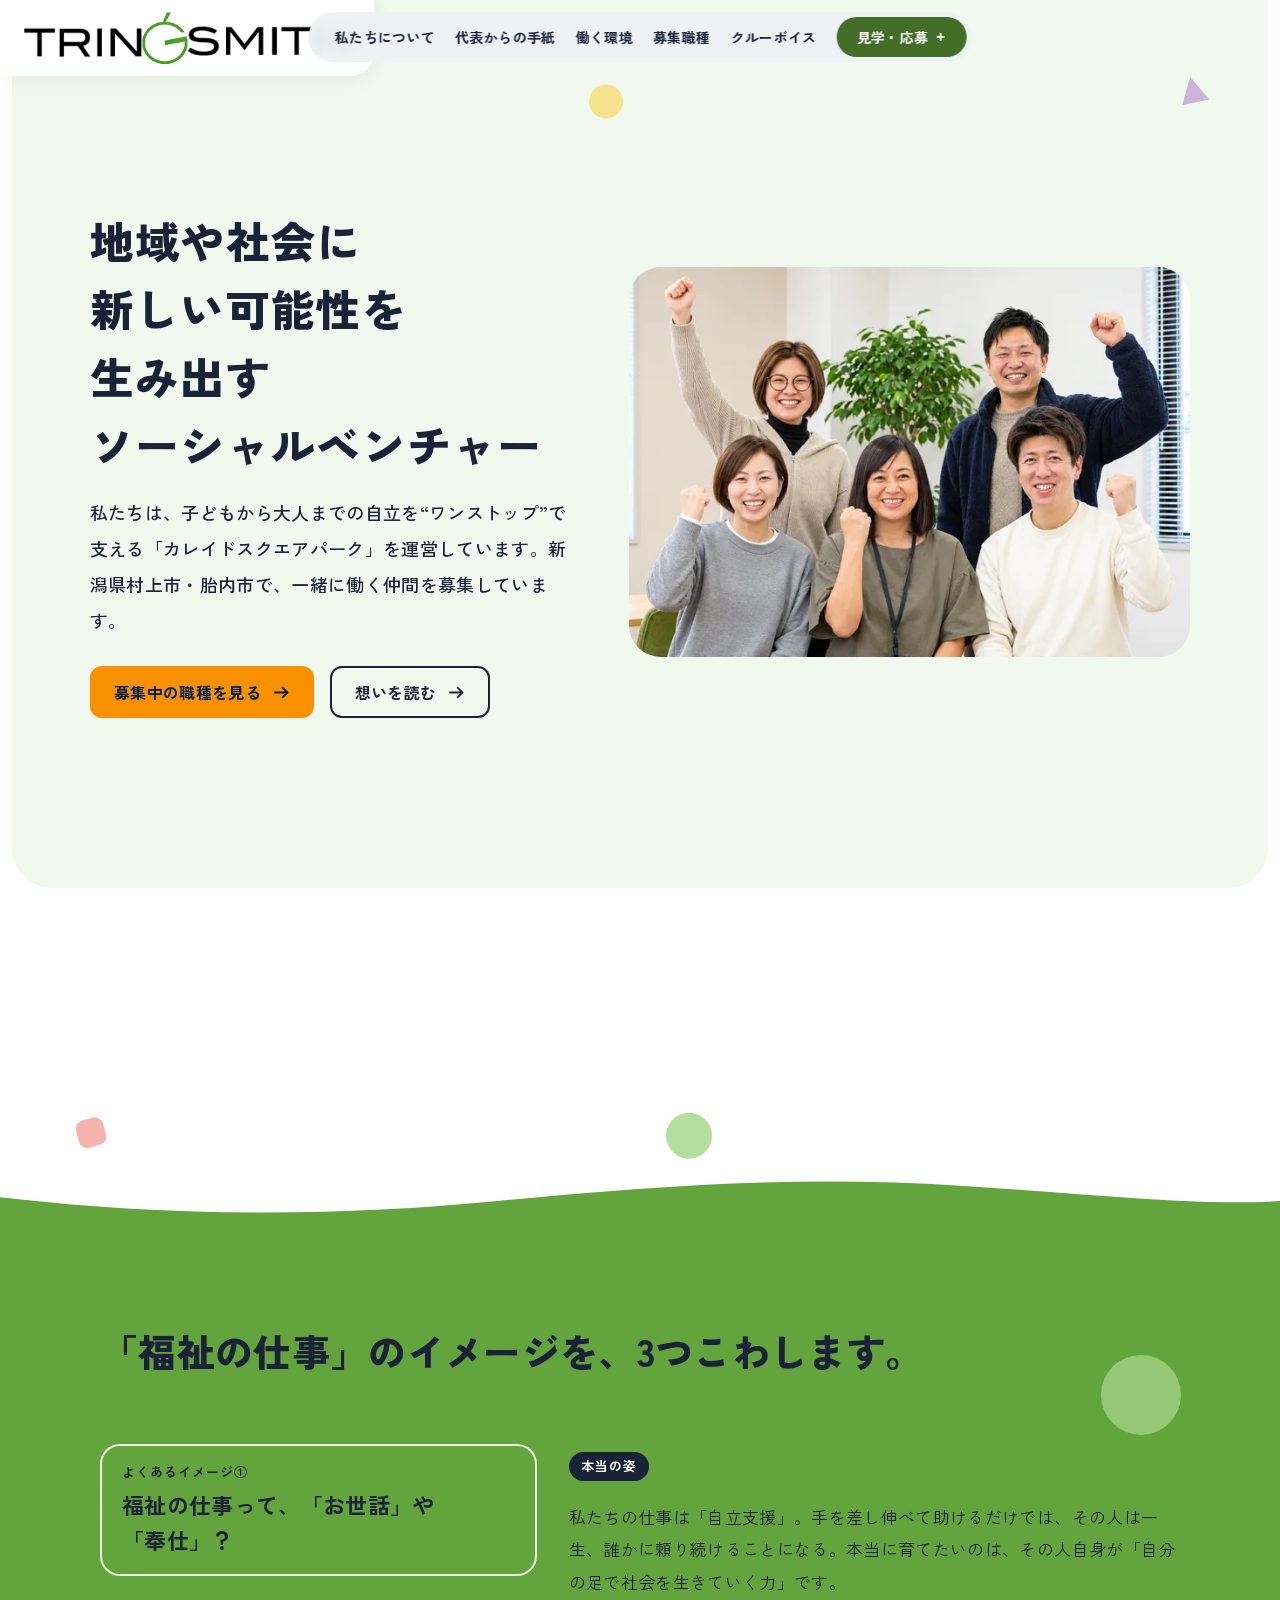
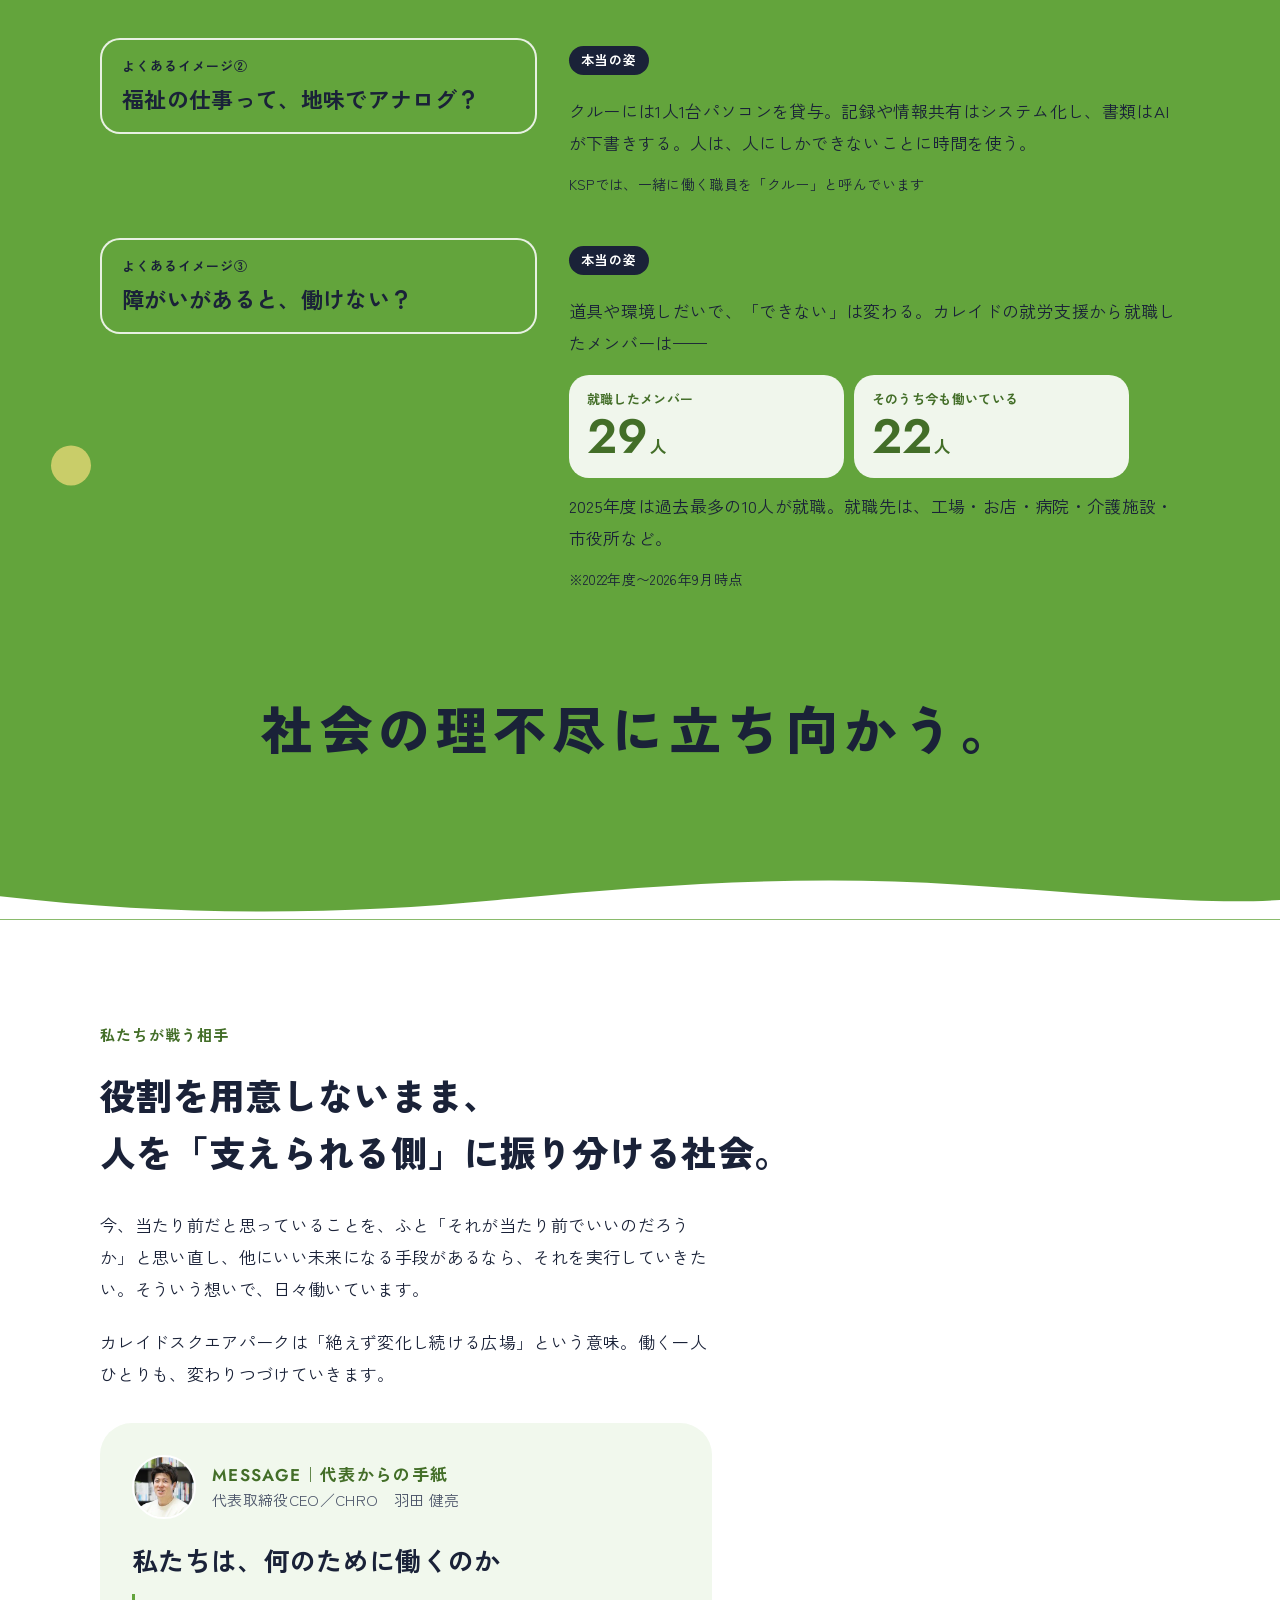
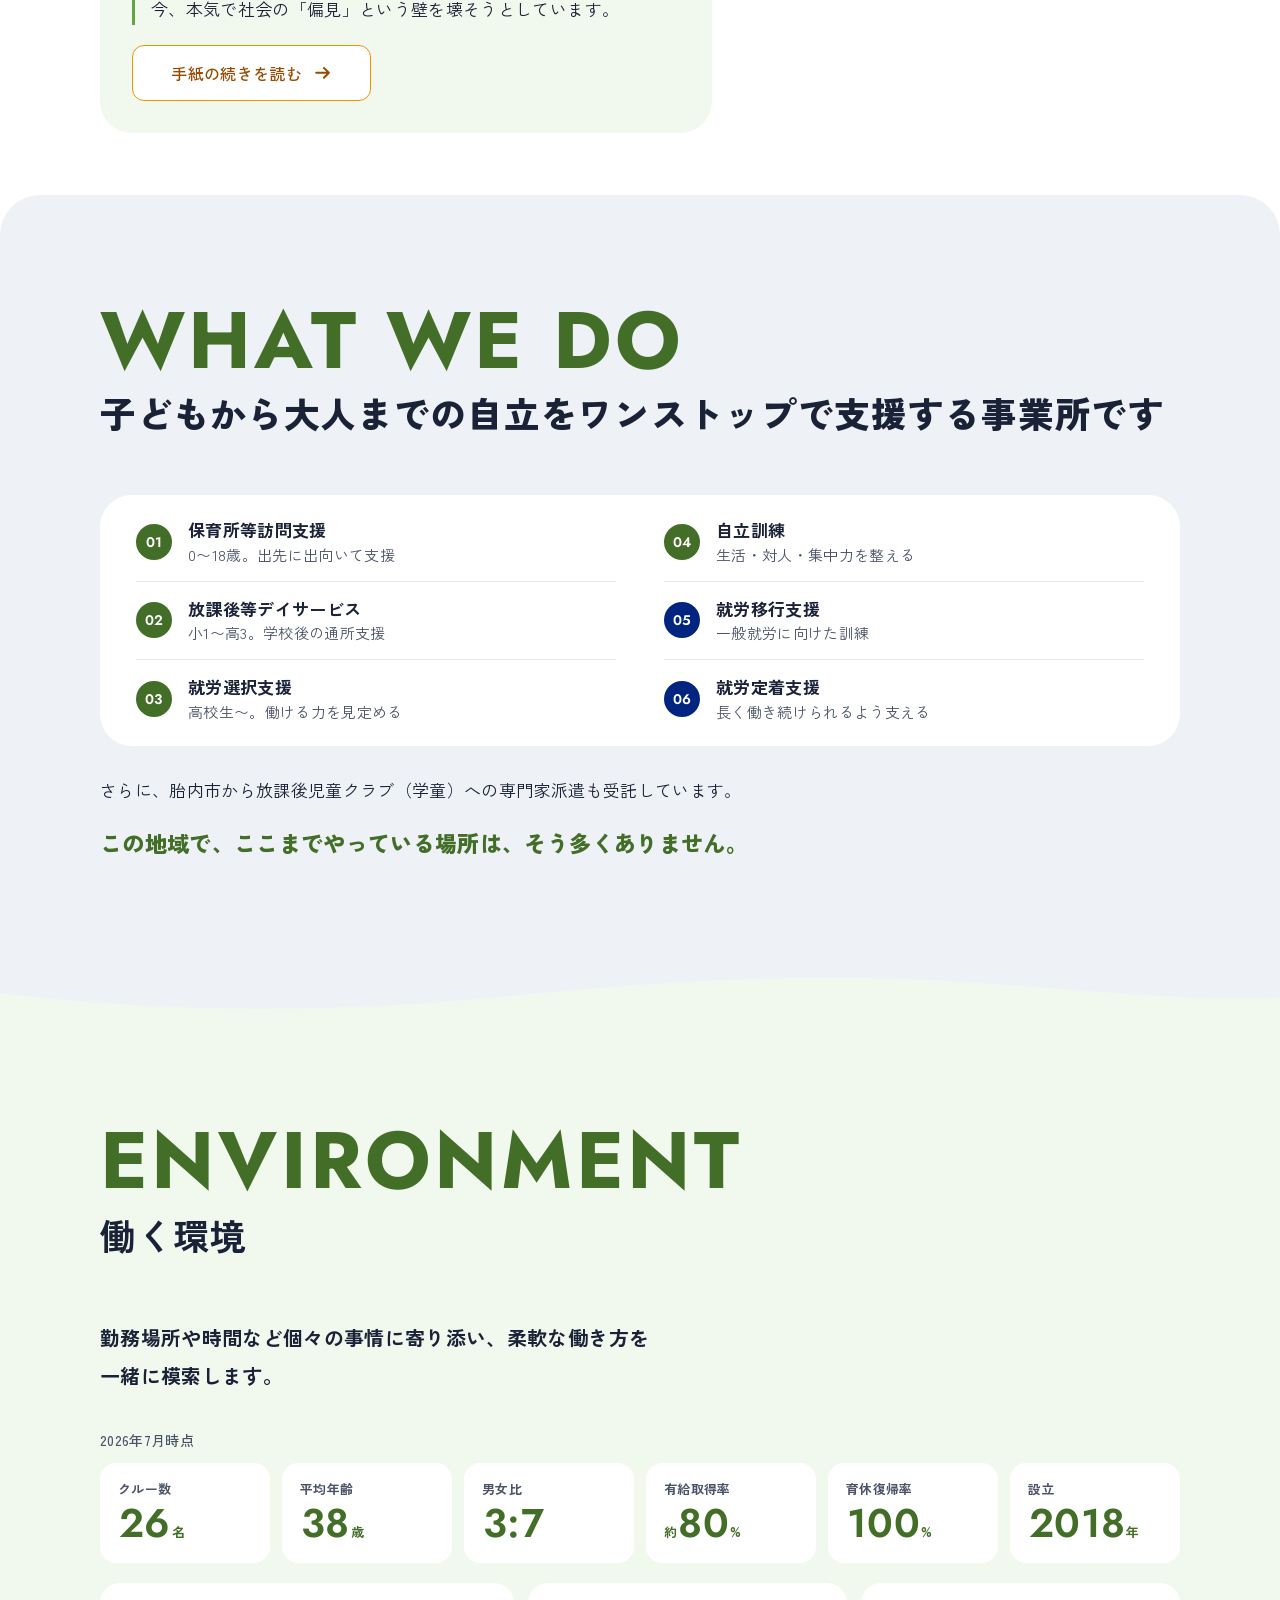
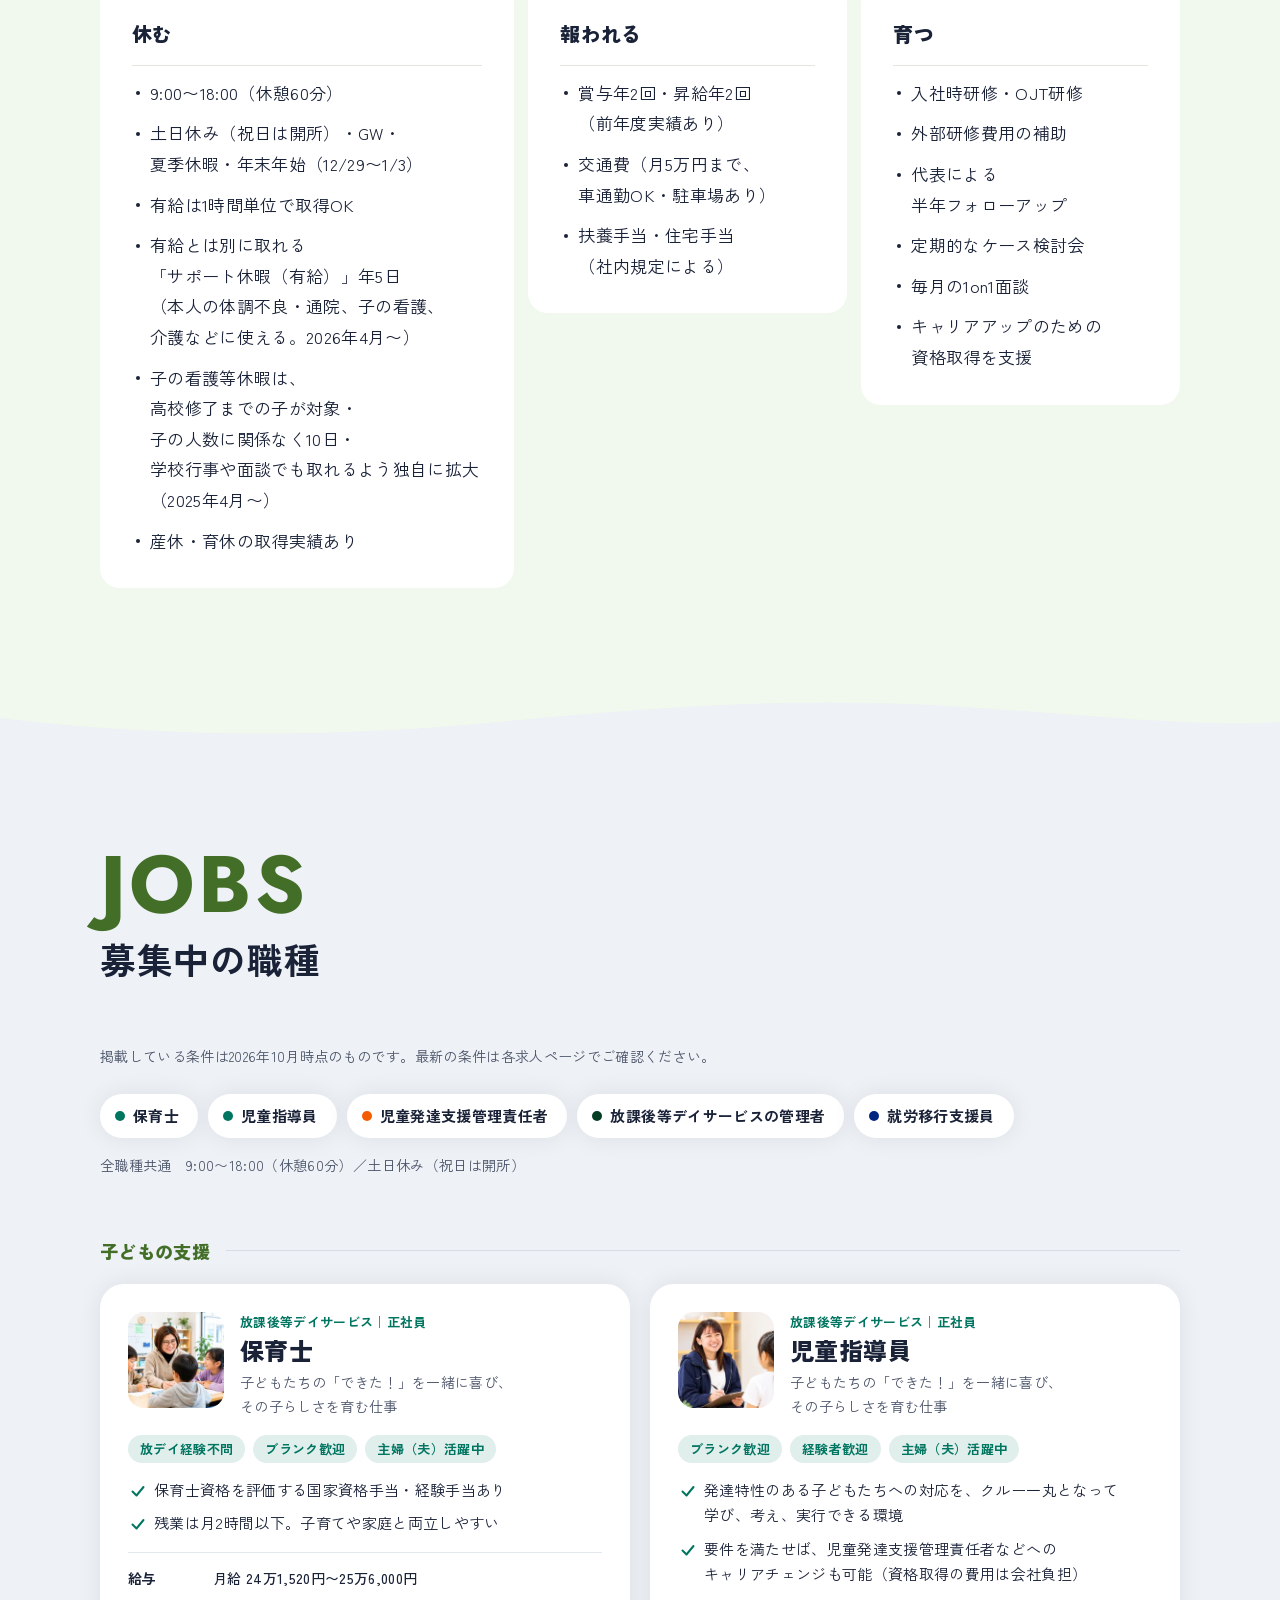
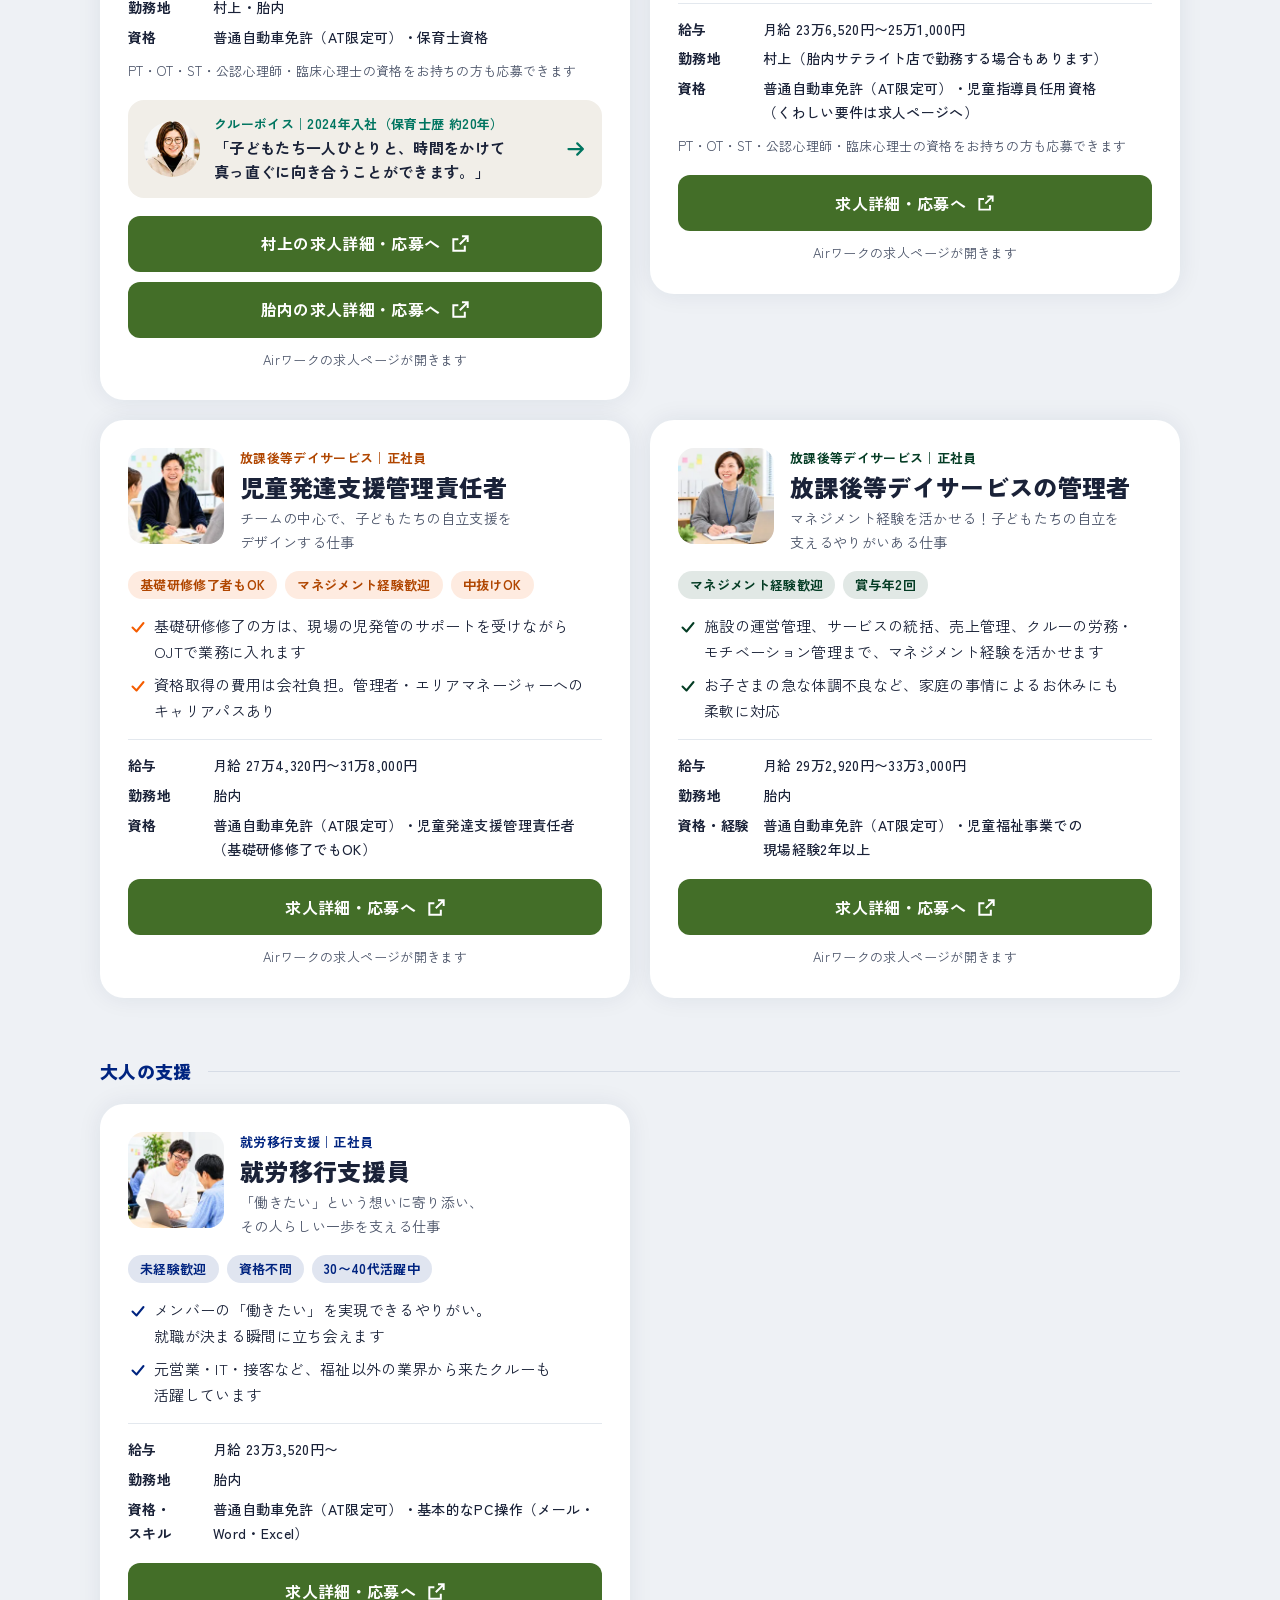
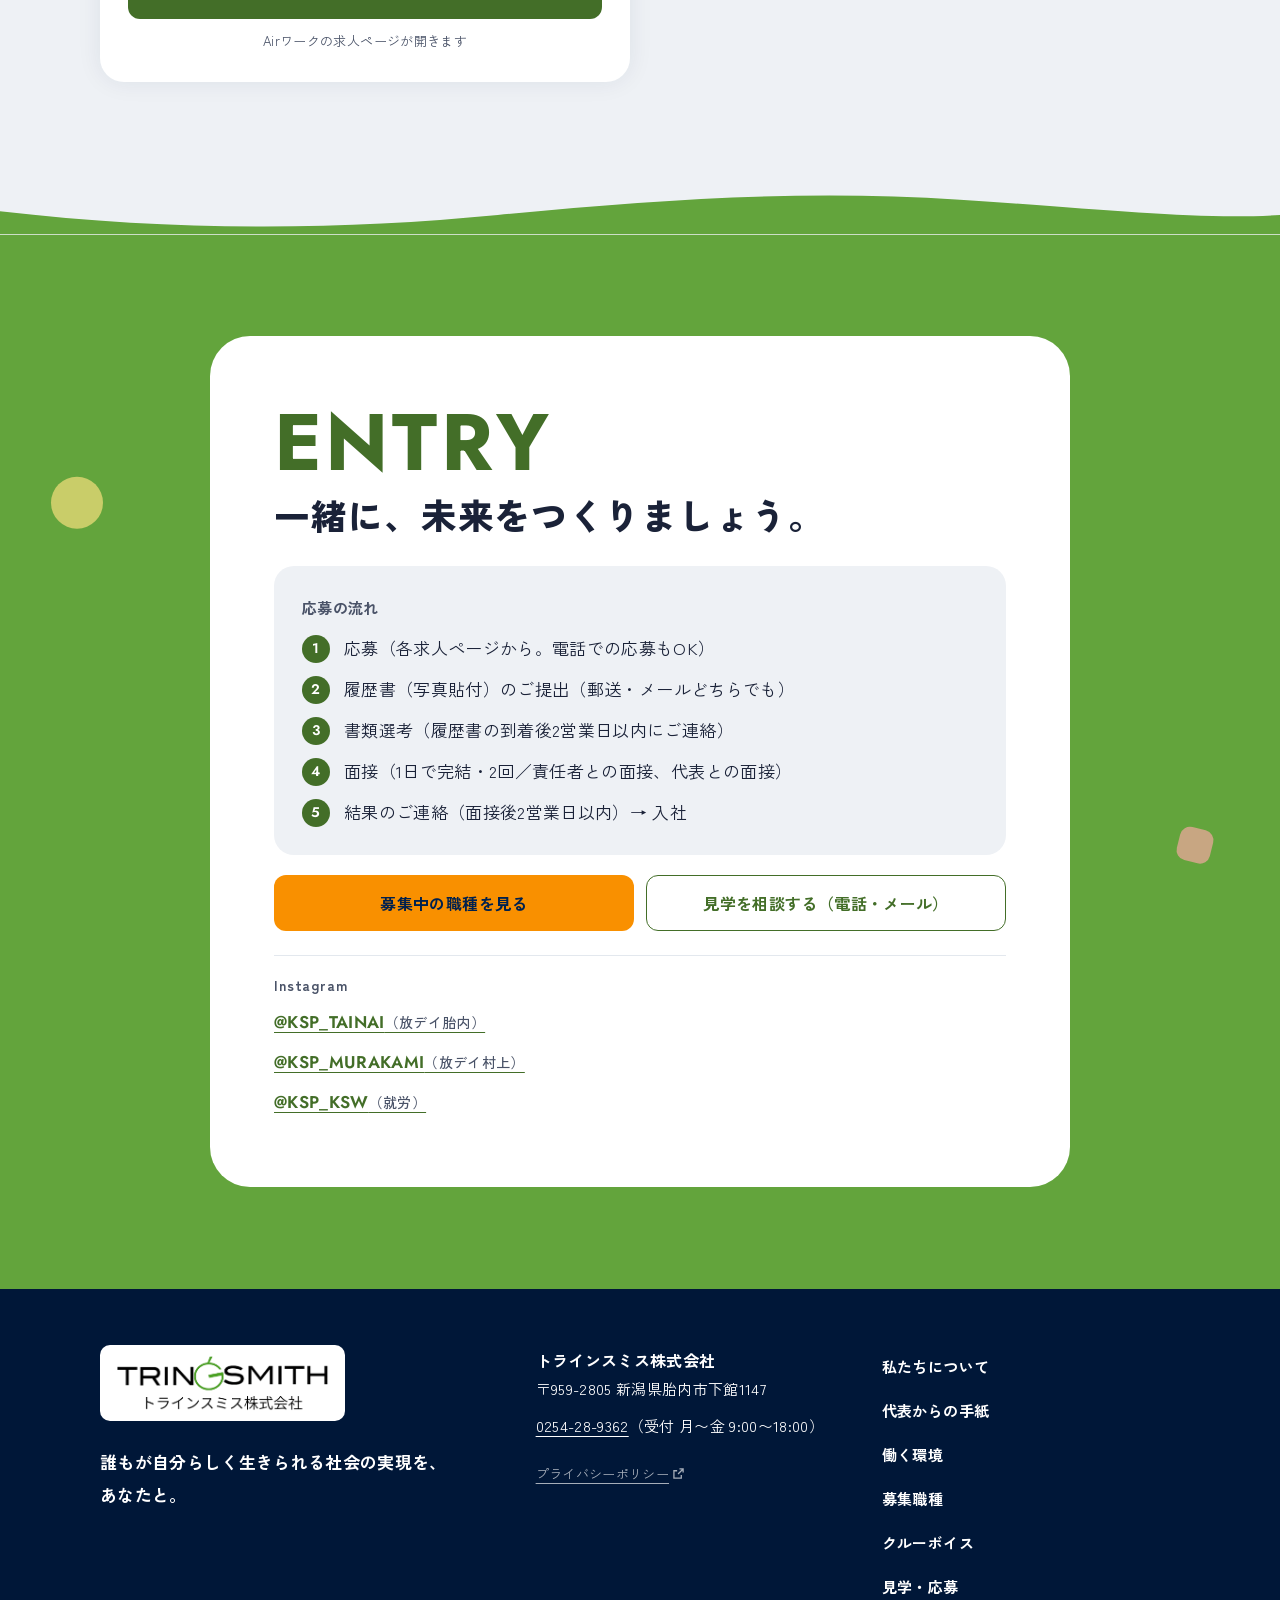
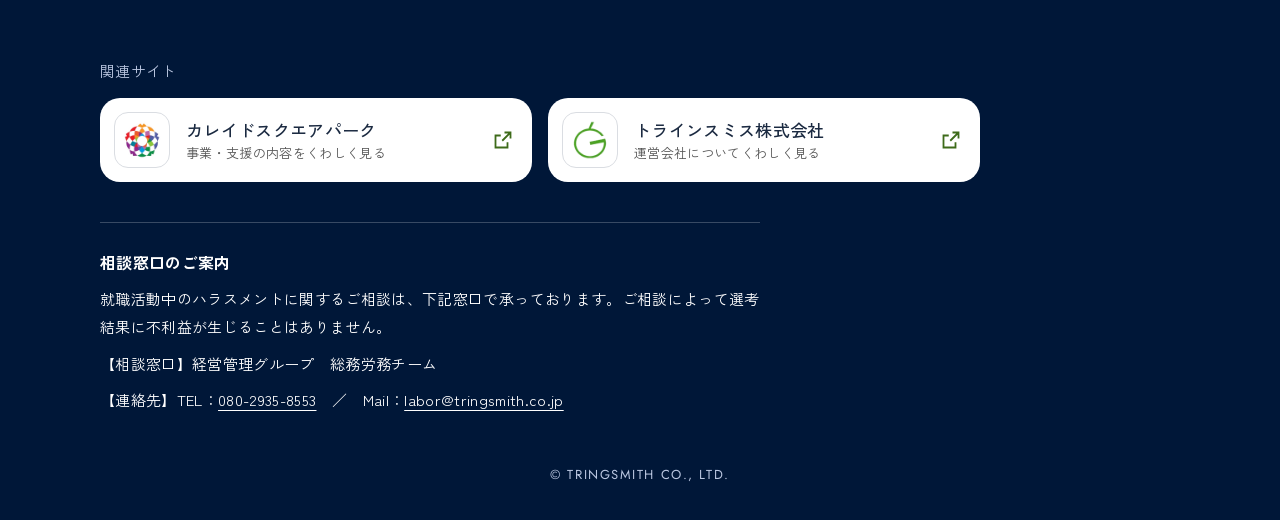
==== commit 6ad63d04: "児童発達支援管理責任者と放課後等デイサービスの管理者の給与を、Airワークの変更に合わせる（児発管は月給 27万4,320円〜31万8,000円、管理者は月給 29万2,920円〜33万3,000円）" ====
--- a/index.html
+++ b/index.html
@@ -357,7 +357,7 @@
           <li><span class="nb">資格取得の費用は</span><span class="nb">会社負担。</span><span class="nb">管理者・</span><span class="nb">エリアマネージャーへの</span><span class="nb">キャリアパスあり</span></li>
         </ul>
         <dl class="jcard__info">
-          <div><dt>給与</dt><dd>月給 26万5,000円〜</dd></div>
+          <div><dt>給与</dt><dd><span class="nb">月給 27万4,320円〜</span><span class="nb">31万8,000円</span></dd></div>
           <div><dt>勤務地</dt><dd>胎内</dd></div>
           <div><dt>資格</dt><dd><span class="nb">普通自動車免許</span><span class="nb">（AT限定可）・</span><span class="nb">児童発達支援</span><span class="nb">管理責任者</span><span class="nb">（基礎研修修了でもOK）</span></dd></div>
         </dl>
@@ -383,7 +383,7 @@
           <li><span class="nb">お子さまの急な</span><span class="nb">体調不良など、</span><span class="nb">家庭の事情による</span><span class="nb">お休みにも</span><span class="nb">柔軟に対応</span></li>
         </ul>
         <dl class="jcard__info">
-          <div><dt>給与</dt><dd><span class="nb">月給 28万円〜</span><span class="nb">33万3,000円</span></dd></div>
+          <div><dt>給与</dt><dd><span class="nb">月給 29万2,920円〜</span><span class="nb">33万3,000円</span></dd></div>
           <div><dt>勤務地</dt><dd>胎内</dd></div>
           <div><dt><span class="nb">資格・</span><span class="nb">経験</span></dt><dd><span class="nb">普通自動車免許</span><span class="nb">（AT限定可）・</span><span class="nb">児童福祉事業での</span><span class="nb">現場経験2年以上</span></dd></div>
         </dl>
